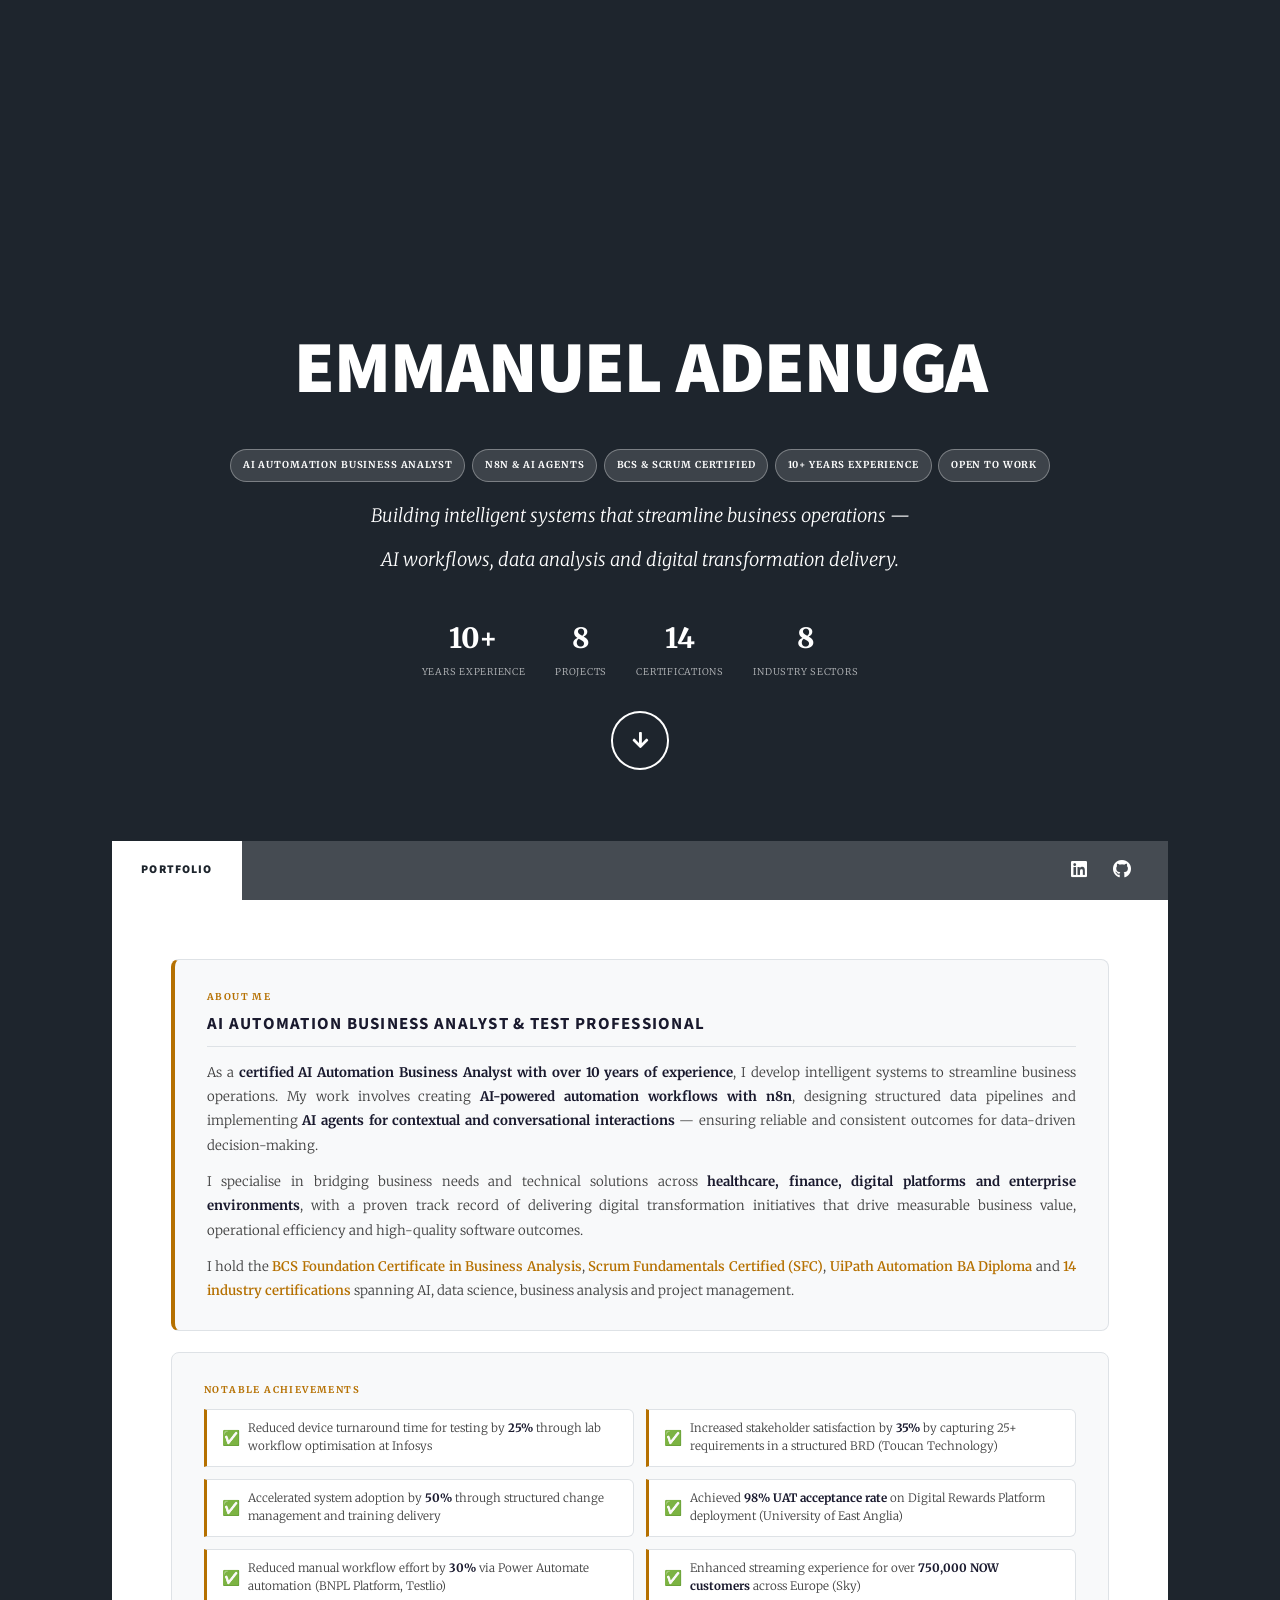
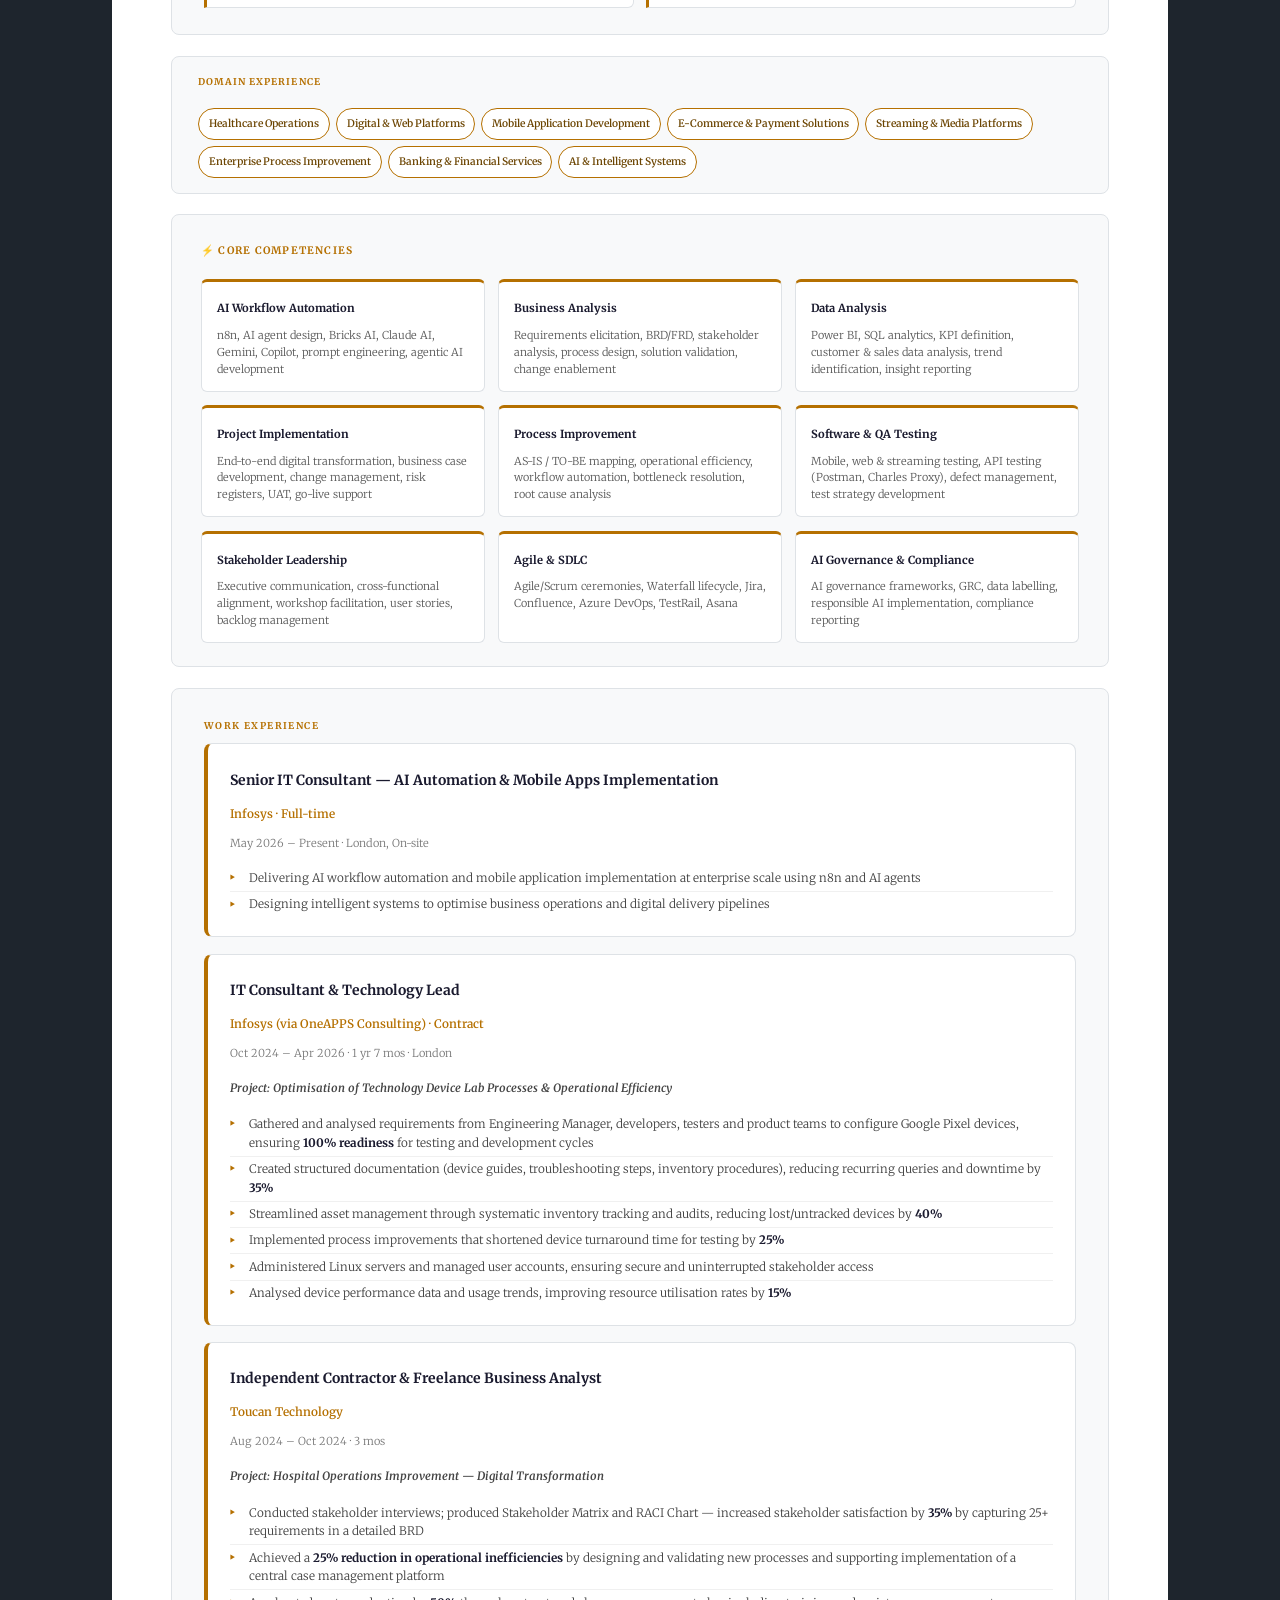
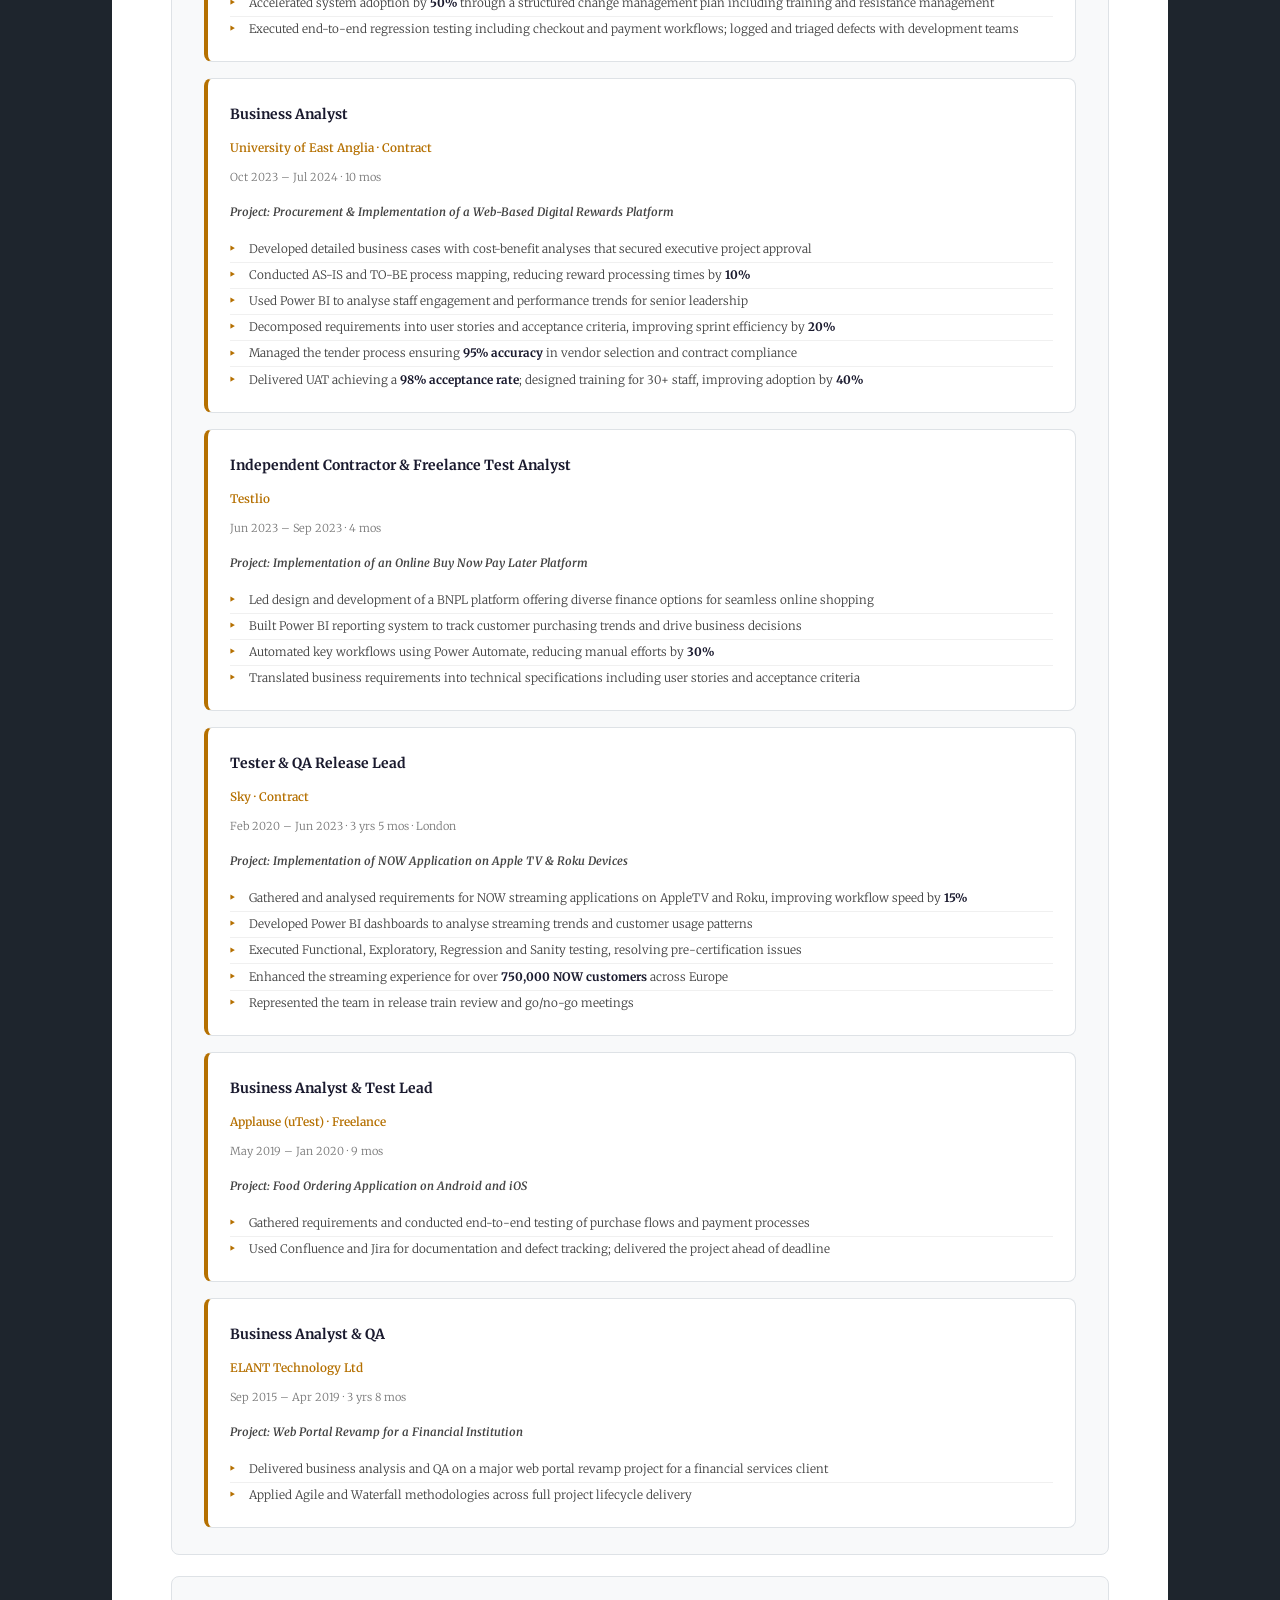
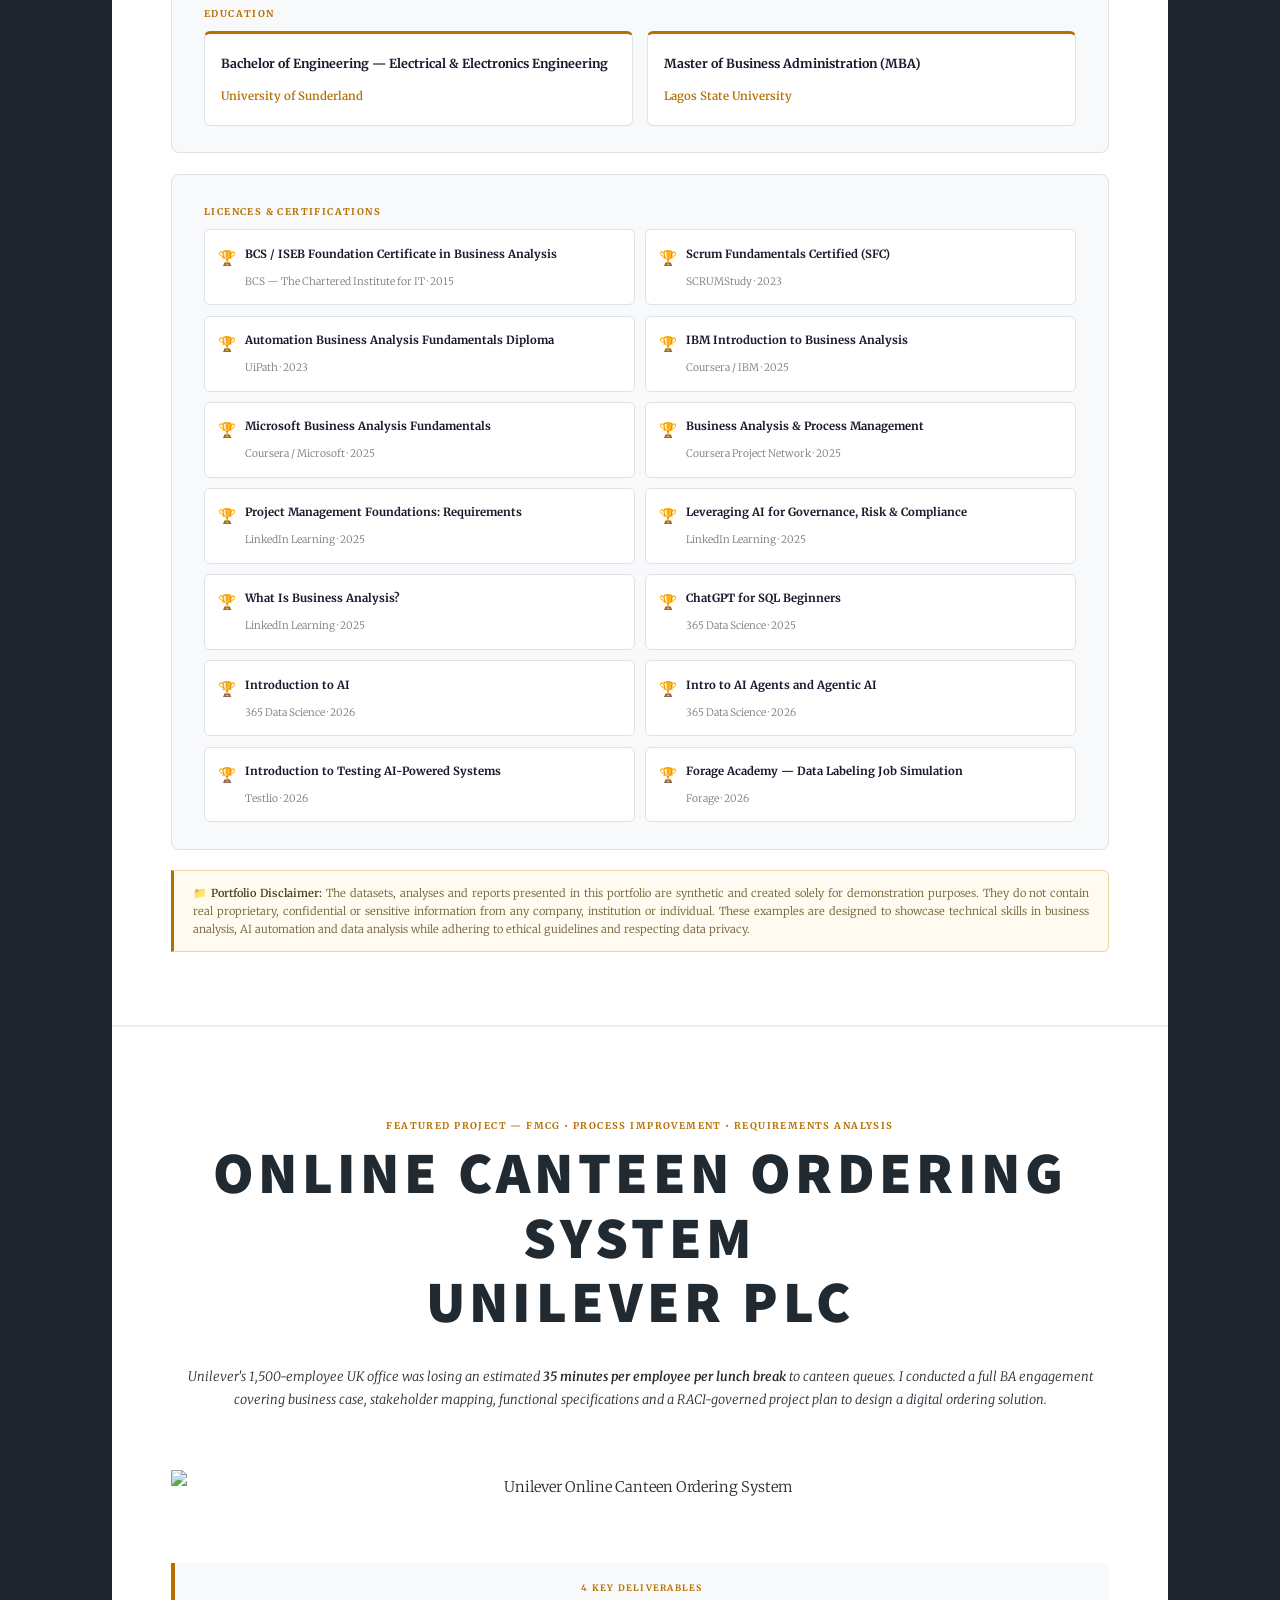
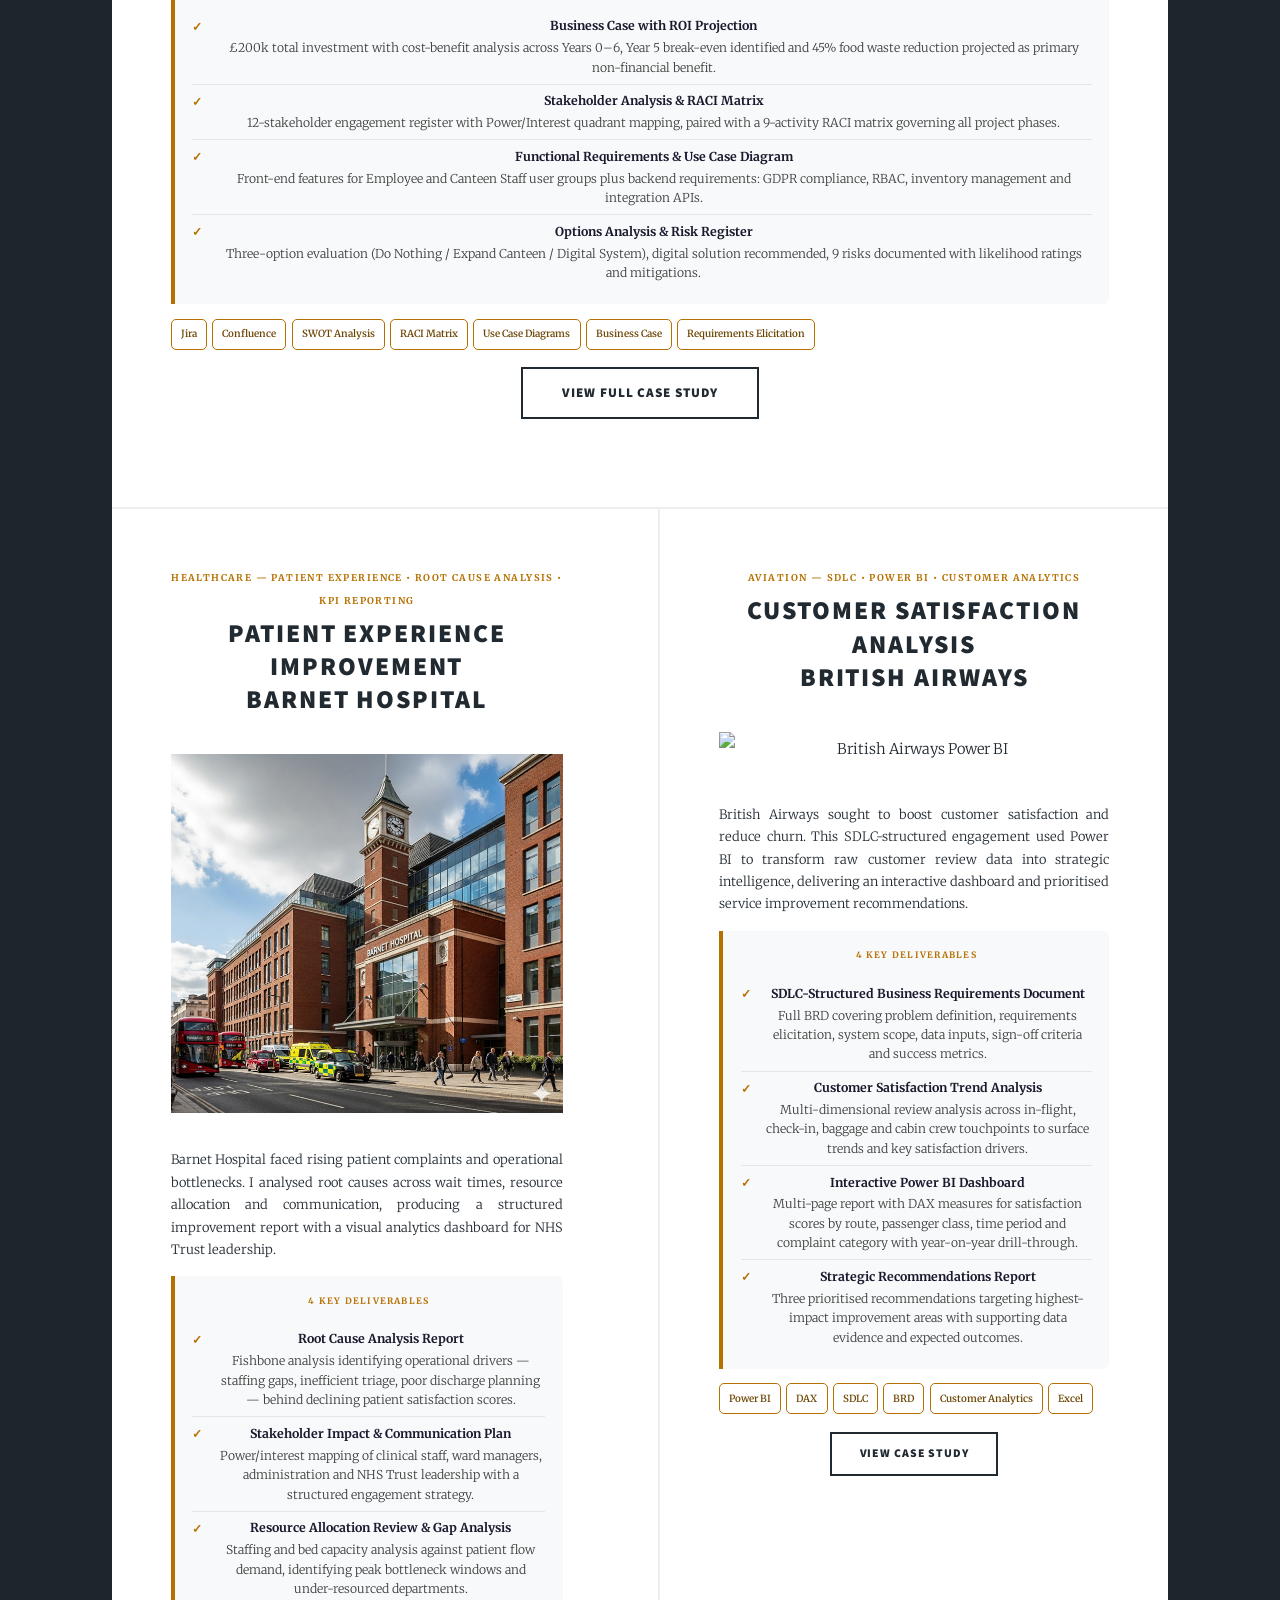
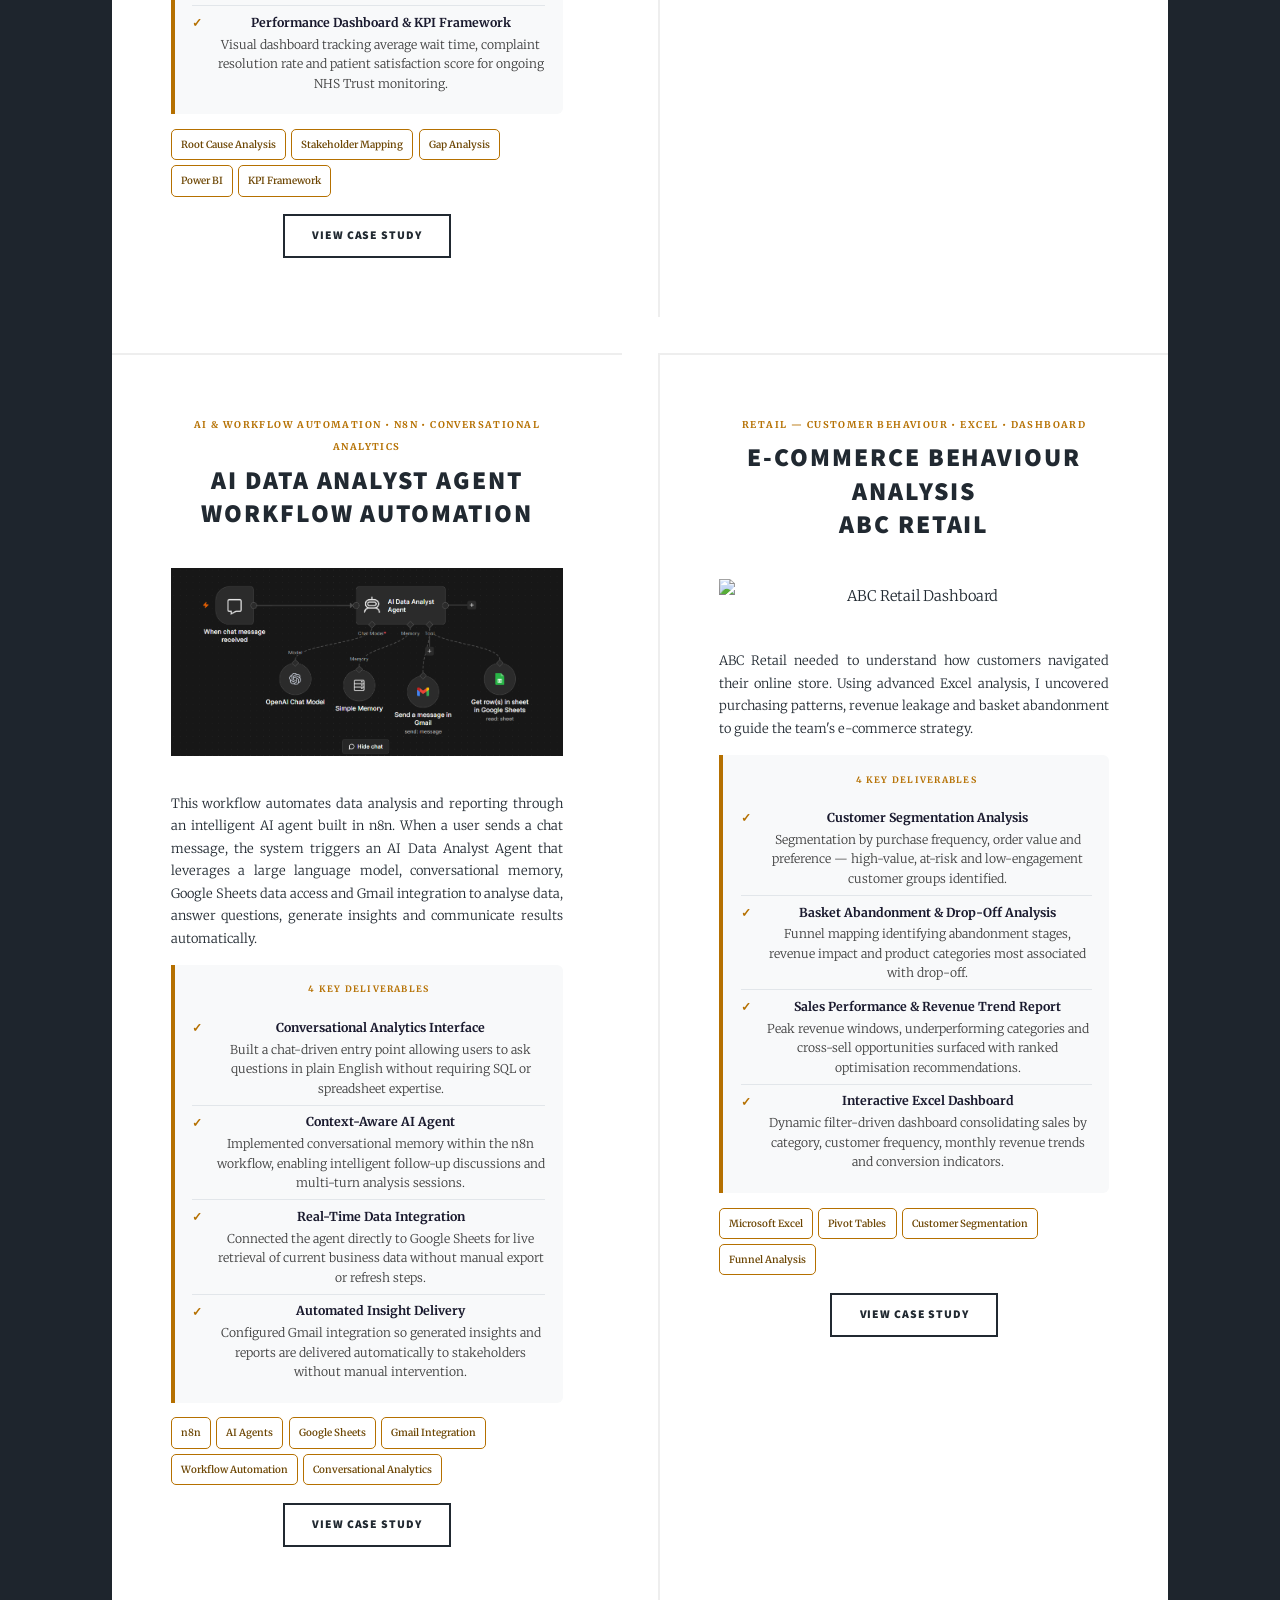
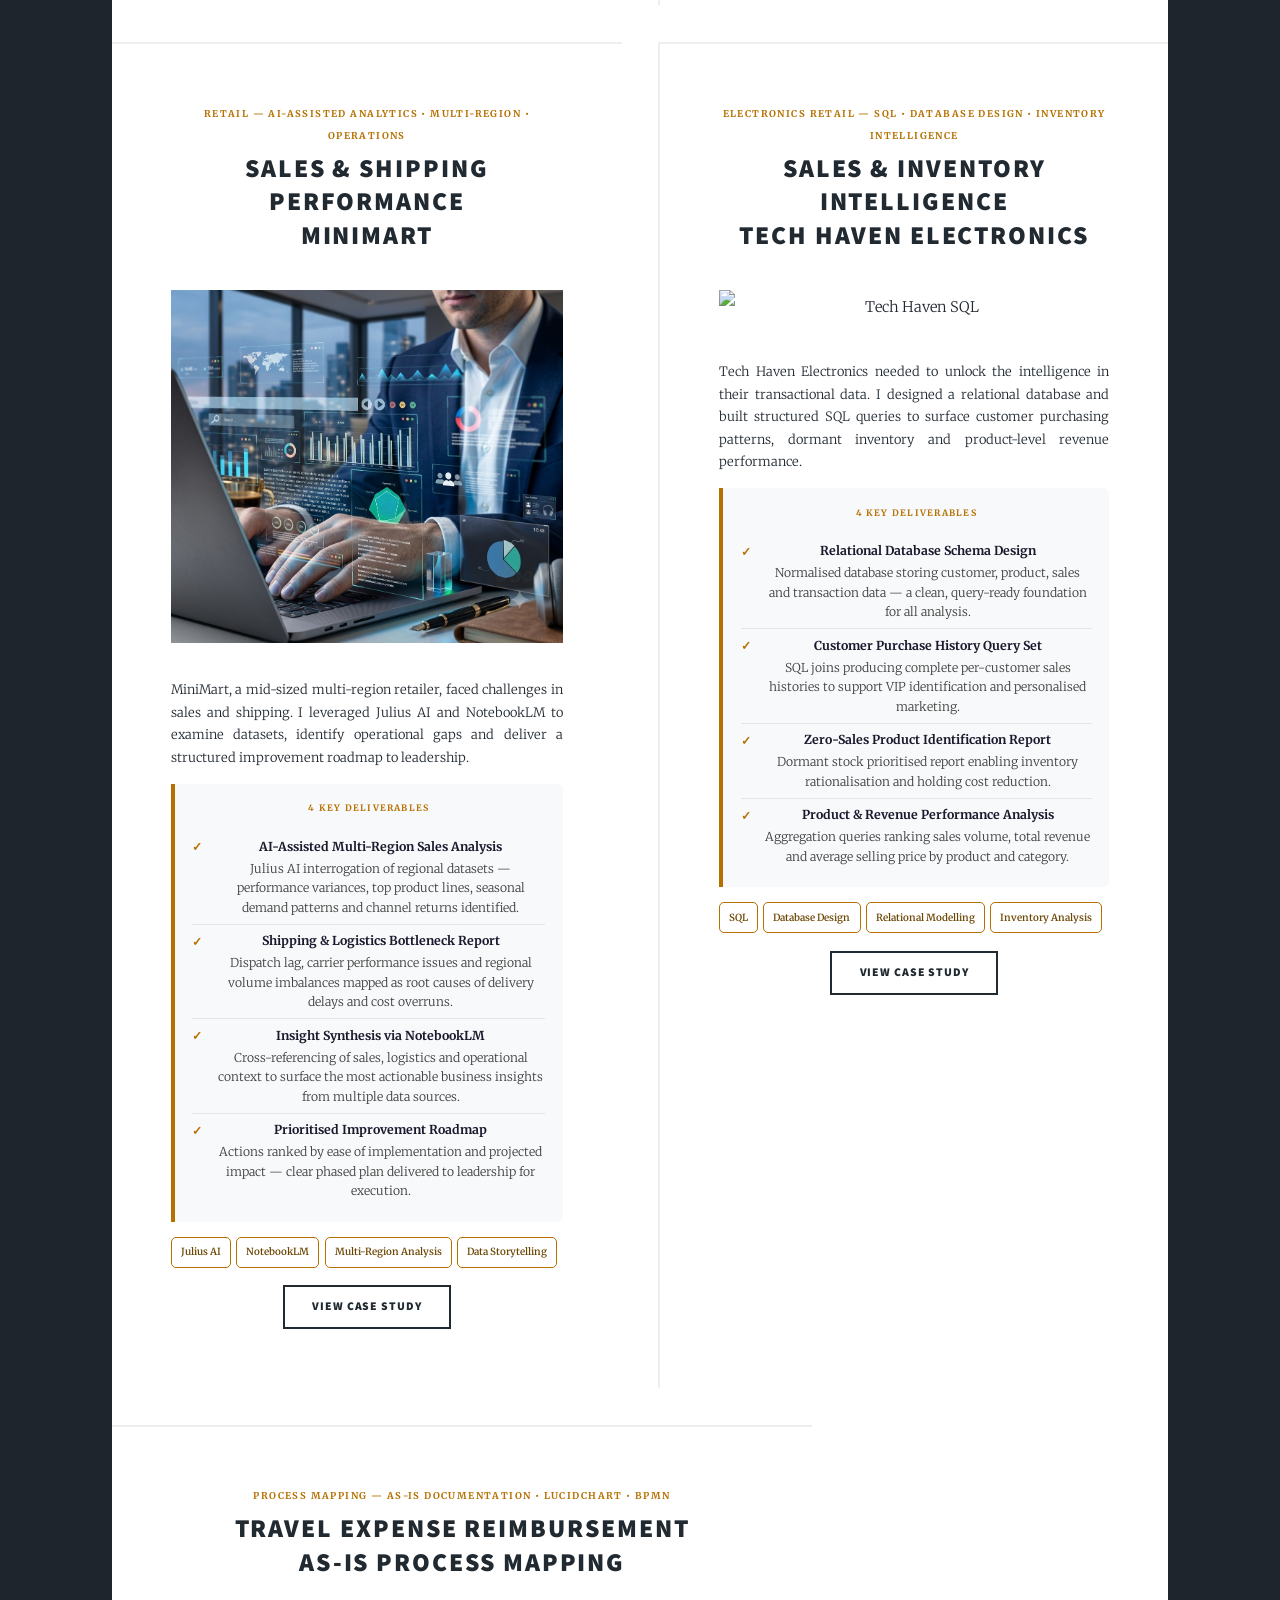
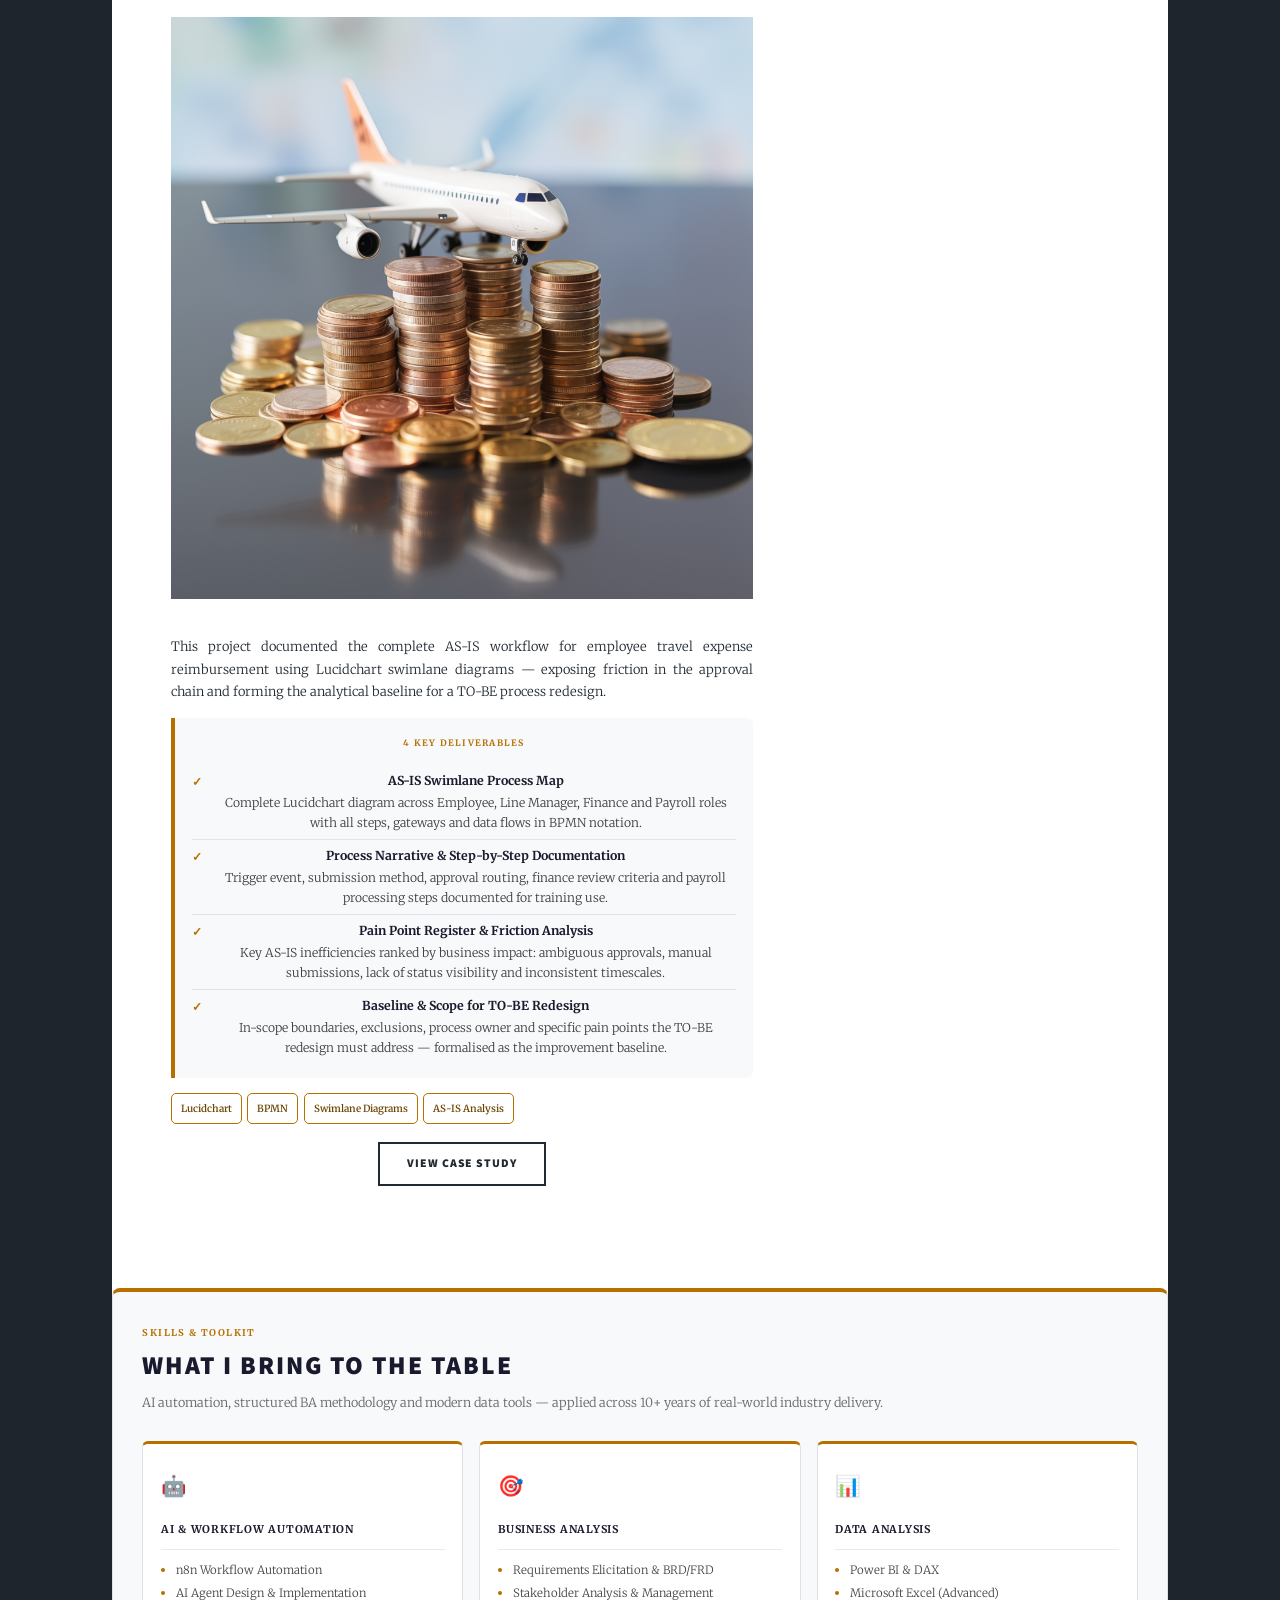
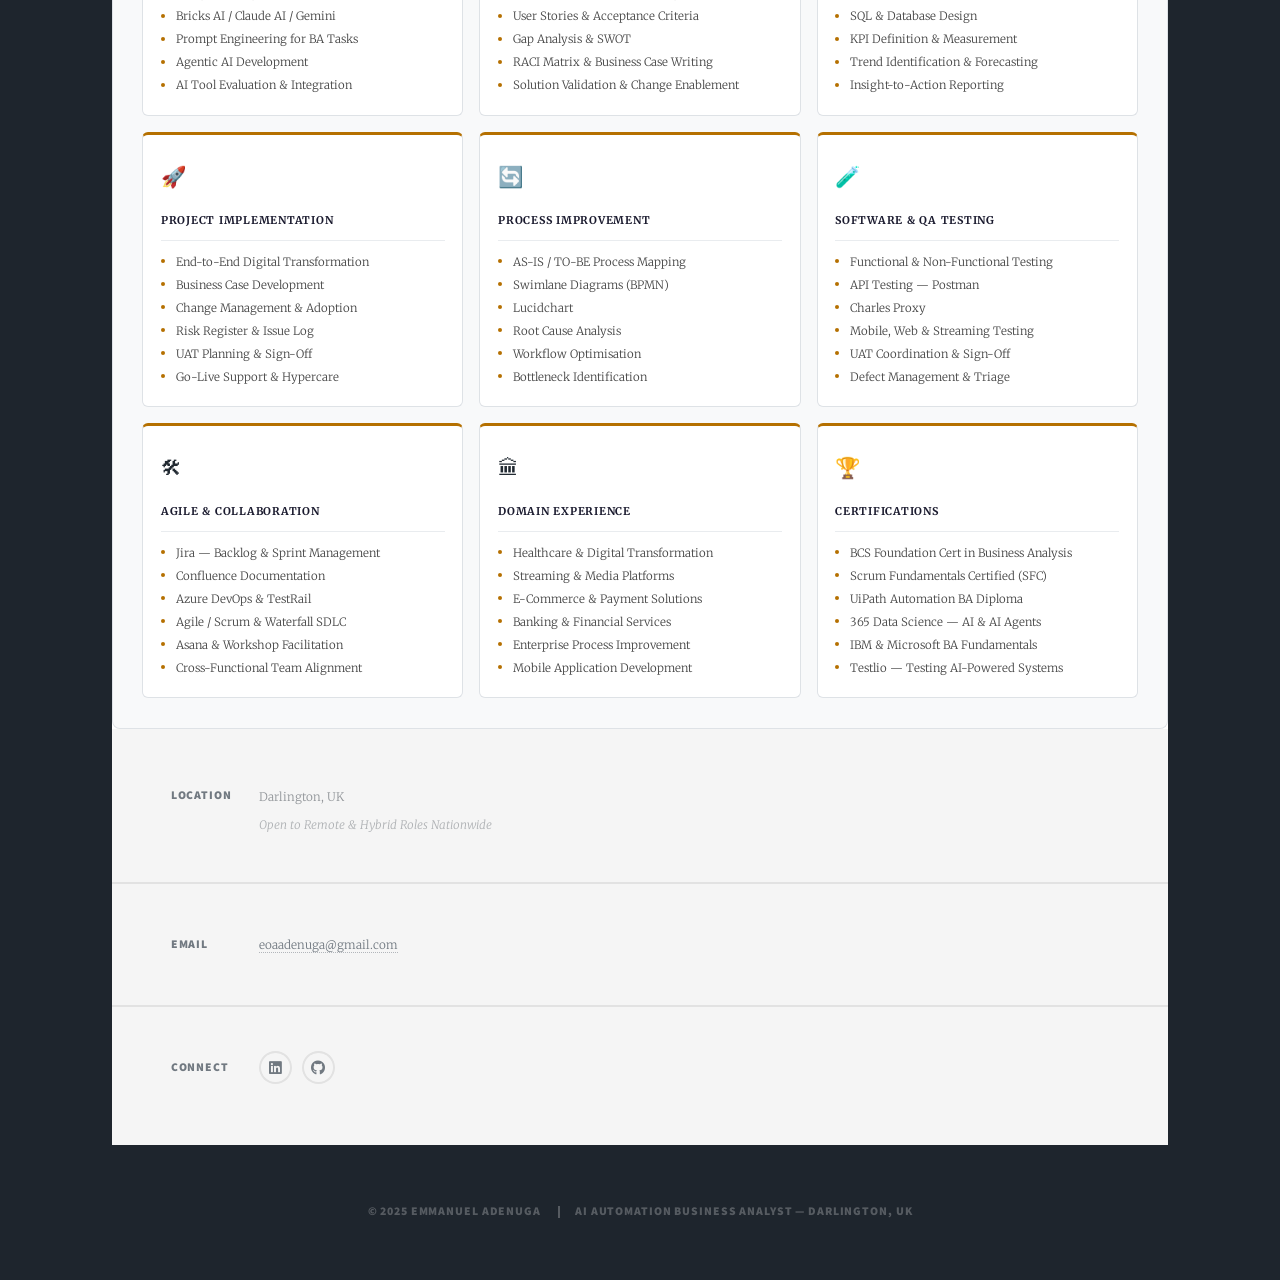
==== index.html @ 5c60f1f9 "Update index.html" ====
<!DOCTYPE HTML>
<!--
  Massively by HTML5 UP — Emmanuel Adenuga BA Portfolio
  Version 7.0 — Fully aligned to LinkedIn profile
-->
<html>
  <head>
    <title>Emmanuel Adenuga | AI Automation Business Analyst</title>
    <meta charset="utf-8" />
    <meta name="viewport" content="width=device-width, initial-scale=1, user-scalable=no" />
    <meta name="description" content="Emmanuel Adenuga – AI Automation Business Analyst with 10+ years experience. n8n, AI Agents, Power BI, SQL, BCS Certified." />
    <link rel="stylesheet" href="assets/css/main.css" />
    <noscript><link rel="stylesheet" href="assets/css/noscript.css" /></noscript>
    <style>

    /* ============================================================
       ALL custom sections use DARK TEXT on LIGHT BACKGROUNDS
       to override Massively theme's white #main background.
       All classes prefixed ea- to avoid theme conflicts.
    ============================================================ */

    /* ── INTRO ──────────────────────────────────────────────── */
    #intro h1 { letter-spacing: -1px; }
    .ea-badge-row {
      display: flex !important; flex-wrap: wrap !important;
      justify-content: center !important; gap: 0.45rem !important;
      margin: 0.9rem 0 1.1rem !important;
    }
    .ea-badge {
      background: rgba(255,255,255,0.14) !important;
      border: 1px solid rgba(255,255,255,0.32) !important;
      color: #fff !important; font-size: 0.65rem !important;
      font-weight: 700 !important; letter-spacing: 0.09em !important;
      text-transform: uppercase !important; padding: 0.26rem 0.8rem !important;
      border-radius: 100px !important; display: inline-block !important;
    }
    .ea-stat-strip {
      display: flex !important; justify-content: center !important;
      gap: 2rem !important; margin: 1rem 0 1.6rem !important; flex-wrap: wrap !important;
    }
    .ea-stat { text-align: center !important; }
    .ea-stat strong {
      display: block !important; font-size: 1.9rem !important;
      font-weight: 800 !important; color: #fff !important; line-height: 1 !important;
    }
    .ea-stat span {
      font-size: 0.64rem !important; letter-spacing: 0.08em !important;
      text-transform: uppercase !important; color: rgba(255,255,255,0.7) !important;
    }

    /* ── NAV BADGE ──────────────────────────────────────────── */
    .ea-avail {
      background: #27ae60 !important; color: #fff !important;
      font-size: 0.57rem !important; font-weight: 700 !important;
      letter-spacing: 0.06em !important; text-transform: uppercase !important;
      padding: 0.16rem 0.5rem !important; border-radius: 100px !important;
      margin-left: 0.4rem !important; vertical-align: middle !important;
      display: inline-block !important;
    }

    /* ── EYEBROW LABELS ─────────────────────────────────────── */
    .ea-eyebrow {
      display: block !important; font-size: 0.64rem !important;
      font-weight: 700 !important; letter-spacing: 0.15em !important;
      text-transform: uppercase !important; color: #b57000 !important;
      margin-bottom: 0.4rem !important;
    }

    /* ── SHARED CARD BASE ───────────────────────────────────── */
    .ea-panel {
      background: #f8f9fa !important; border: 1px solid #dee2e6 !important;
      border-radius: 8px !important; padding: 1.8rem 2.2rem !important;
      margin-bottom: 1.4rem !important;
    }
    .ea-panel-accent { border-left: 4px solid #b57000 !important; }

    /* ── ABOUT BIO ──────────────────────────────────────────── */
    .ea-about { margin-bottom: 3rem !important; }
    .ea-bio h3 {
      font-size: 1.15rem !important; font-weight: 700 !important;
      color: #1a1a2e !important; margin: 0 0 0.9rem 0 !important;
      padding-bottom: 0.7rem !important;
      border-bottom: 1px solid #dee2e6 !important; line-height: 1.3 !important;
    }
    .ea-bio p {
      font-size: 0.9rem !important; line-height: 1.85 !important;
      color: #3d3d3d !important; margin: 0 0 0.8rem 0 !important;
    }
    .ea-bio p:last-child { margin-bottom: 0 !important; }
    .ea-bio strong { color: #1a1a2e !important; font-weight: 700 !important; }
    .ea-bio em { font-style: normal !important; color: #b57000 !important; font-weight: 600 !important; }

    /* ── ACHIEVEMENTS ───────────────────────────────────────── */
    .ea-ach-grid {
      display: grid !important;
      grid-template-columns: repeat(2, 1fr) !important; gap: 0.8rem !important;
      margin-top: 0.5rem !important;
    }
    .ea-ach-item {
      background: #fff !important; border: 1px solid #dee2e6 !important;
      border-left: 3px solid #b57000 !important; border-radius: 0 6px 6px 0 !important;
      padding: 0.7rem 1rem !important; display: flex !important;
      align-items: flex-start !important; gap: 0.6rem !important;
    }
    .ea-ach-icon { font-size: 1rem !important; flex-shrink: 0 !important; margin-top: 0.05rem !important; }
    .ea-ach-text { font-size: 0.79rem !important; color: #3d3d3d !important; line-height: 1.55 !important; }
    .ea-ach-text strong { color: #1a1a2e !important; font-weight: 700 !important; }

    /* ── EXPERIENCE TIMELINE ────────────────────────────────── */
    .ea-exp-list { display: flex !important; flex-direction: column !important; gap: 1.1rem !important; }
    .ea-exp-card {
      background: #fff !important; border: 1px solid #dee2e6 !important;
      border-radius: 8px !important; padding: 1.3rem 1.5rem !important;
      border-left: 4px solid #b57000 !important;
    }
    .ea-exp-header { margin-bottom: 0.7rem !important; }
    .ea-exp-title {
      font-size: 0.95rem !important; font-weight: 700 !important;
      color: #1a1a2e !important; display: block !important; margin-bottom: 0.2rem !important;
    }
    .ea-exp-company {
      font-size: 0.8rem !important; font-weight: 600 !important;
      color: #b57000 !important; display: block !important; margin-bottom: 0.15rem !important;
    }
    .ea-exp-meta {
      font-size: 0.75rem !important; color: #777 !important;
      display: block !important; margin-bottom: 0.6rem !important;
    }
    .ea-exp-project {
      font-size: 0.78rem !important; font-weight: 600 !important;
      color: #444 !important; font-style: italic !important;
      margin-bottom: 0.6rem !important; display: block !important;
    }
    .ea-exp-ul {
      list-style: none !important; margin: 0 !important; padding: 0 !important;
    }
    .ea-exp-ul li {
      font-size: 0.8rem !important; color: #3d3d3d !important;
      line-height: 1.6 !important; padding: 0.22rem 0 0.22rem 1.3rem !important;
      position: relative !important; margin: 0 !important;
      border-bottom: 1px solid #f0f0f0 !important;
    }
    .ea-exp-ul li:last-child { border-bottom: none !important; }
    .ea-exp-ul li::before {
      content: '▸' !important; color: #b57000 !important;
      font-size: 0.7rem !important; position: absolute !important;
      left: 0 !important; top: 0.3rem !important;
    }
    .ea-exp-ul li strong { color: #1a1a2e !important; font-weight: 700 !important; }

    /* ── SECTORS ────────────────────────────────────────────── */
    .ea-sectors {
      background: #f8f9fa !important; border: 1px solid #dee2e6 !important;
      border-radius: 8px !important; padding: 1rem 1.8rem !important;
      margin-bottom: 1.4rem !important; display: flex !important;
      align-items: center !important; gap: 1rem !important; flex-wrap: wrap !important;
    }
    .ea-sec-label {
      font-size: 0.64rem !important; font-weight: 700 !important;
      letter-spacing: 0.11em !important; text-transform: uppercase !important;
      color: #b57000 !important; white-space: nowrap !important;
    }
    .ea-sec-tags { display: flex !important; flex-wrap: wrap !important; gap: 0.38rem !important; }
    .ea-sec-tag {
      font-size: 0.7rem !important; font-weight: 600 !important;
      background: #fff !important; border: 1px solid #b57000 !important;
      color: #6b4400 !important; padding: 0.2rem 0.68rem !important;
      border-radius: 100px !important; display: inline-block !important;
    }

    /* ── COMPETENCIES ───────────────────────────────────────── */
    .ea-comp-wrap {
      background: #f8f9fa !important; border: 1px solid #dee2e6 !important;
      border-radius: 8px !important; padding: 1.6rem 2rem !important;
      margin-bottom: 1.4rem !important;
    }
    .ea-comp-heading {
      font-size: 0.7rem !important; font-weight: 700 !important;
      letter-spacing: 0.12em !important; text-transform: uppercase !important;
      color: #b57000 !important; margin-bottom: 1.1rem !important; display: block !important;
    }
    .ea-comp-grid {
      display: grid !important; grid-template-columns: repeat(3, 1fr) !important; gap: 0.9rem !important;
    }
    .ea-comp-card {
      background: #fff !important; border: 1px solid #dee2e6 !important;
      border-top: 3px solid #b57000 !important; border-radius: 6px !important;
      padding: 0.9rem 1rem !important;
    }
    .ea-comp-label {
      font-size: 0.76rem !important; font-weight: 700 !important;
      color: #1a1a2e !important; display: block !important; margin-bottom: 0.35rem !important;
    }
    .ea-comp-desc {
      font-size: 0.74rem !important; color: #555 !important;
      line-height: 1.55 !important; display: block !important;
    }

    /* ── CERTIFICATIONS ─────────────────────────────────────── */
    .ea-cert-grid {
      display: grid !important; grid-template-columns: repeat(2, 1fr) !important; gap: 0.7rem !important;
    }
    .ea-cert-item {
      background: #fff !important; border: 1px solid #dee2e6 !important;
      border-radius: 6px !important; padding: 0.7rem 0.9rem !important;
      display: flex !important; gap: 0.6rem !important; align-items: flex-start !important;
    }
    .ea-cert-icon { font-size: 1rem !important; flex-shrink: 0 !important; }
    .ea-cert-name {
      font-size: 0.77rem !important; font-weight: 700 !important;
      color: #1a1a2e !important; display: block !important; margin-bottom: 0.15rem !important;
    }
    .ea-cert-issuer { font-size: 0.7rem !important; color: #777 !important; display: block !important; }

    /* ── EDUCATION ──────────────────────────────────────────── */
    .ea-edu-grid {
      display: grid !important; grid-template-columns: repeat(2, 1fr) !important; gap: 1rem !important;
    }
    .ea-edu-card {
      background: #fff !important; border: 1px solid #dee2e6 !important;
      border-top: 3px solid #b57000 !important; border-radius: 6px !important;
      padding: 1rem 1.1rem !important;
    }
    .ea-edu-degree {
      font-size: 0.85rem !important; font-weight: 700 !important;
      color: #1a1a2e !important; display: block !important; margin-bottom: 0.3rem !important;
    }
    .ea-edu-school { font-size: 0.78rem !important; color: #b57000 !important; font-weight: 600 !important; display: block !important; }

    /* ── DELIVERABLES ───────────────────────────────────────── */
    .ea-del {
      background: #f8f9fa !important; border-left: 4px solid #b57000 !important;
      border-radius: 0 6px 6px 0 !important; padding: 1rem 1.2rem !important;
      margin: 1rem 0 !important;
    }
    .ea-del-label {
      font-size: 0.6rem !important; font-weight: 700 !important;
      letter-spacing: 0.14em !important; text-transform: uppercase !important;
      color: #b57000 !important; display: block !important; margin-bottom: 0.75rem !important;
    }
    .ea-del ul { list-style: none !important; margin: 0 !important; padding: 0 !important; }
    .ea-del ul li {
      font-size: 0.83rem !important; line-height: 1.6 !important;
      color: #3d3d3d !important; padding: 0.45rem 0 0.45rem 1.6rem !important;
      position: relative !important; margin: 0 !important;
      border-bottom: 1px solid #e2e6ea !important;
    }
    .ea-del ul li:last-child { border-bottom: none !important; }
    .ea-del ul li::before {
      content: '✓' !important; color: #b57000 !important; font-weight: 700 !important;
      font-size: 0.85rem !important; position: absolute !important; left: 0 !important; top: 0.48rem !important;
    }
    .ea-del ul li strong {
      color: #1a1a2e !important; font-weight: 700 !important;
      display: block !important; margin-bottom: 0.15rem !important; font-size: 0.84rem !important;
    }

    /* ── TOOL BADGES ────────────────────────────────────────── */
    .ea-tools {
      display: flex !important; flex-wrap: wrap !important;
      gap: 0.36rem !important; margin: 0.8rem 0 1.2rem !important;
    }
    .ea-tb {
      font-size: 0.67rem !important; font-weight: 600 !important;
      background: #fff !important; border: 1px solid #b57000 !important;
      color: #6b4400 !important; padding: 0.2rem 0.62rem !important;
      border-radius: 5px !important; display: inline-block !important;
    }

    /* ── SKILLS GRID ────────────────────────────────────────── */
    .ea-skills-wrap {
      margin: 3rem 0 0 !important; padding: 2rem !important;
      background: #f8f9fa !important; border: 1px solid #dee2e6 !important;
      border-top: 4px solid #b57000 !important; border-radius: 8px !important;
    }
    .ea-skills-wrap h2 { color: #1a1a2e !important; margin-bottom: 0.3rem !important; }
    .ea-skills-sub {
      font-size: 0.86rem !important; color: #666 !important;
      margin-bottom: 1.6rem !important; display: block !important;
    }
    .ea-sk-grid {
      display: grid !important; grid-template-columns: repeat(3, 1fr) !important; gap: 1.1rem !important;
    }
    .ea-sk-card {
      background: #fff !important; border: 1px solid #dee2e6 !important;
      border-top: 3px solid #b57000 !important; border-radius: 6px !important; padding: 1.2rem !important;
    }
    .ea-sk-icon { font-size: 1.4rem !important; display: block !important; margin-bottom: 0.45rem !important; }
    .ea-sk-title {
      font-size: 0.73rem !important; font-weight: 700 !important; color: #1a1a2e !important;
      text-transform: uppercase !important; letter-spacing: 0.07em !important;
      display: block !important; margin-bottom: 0.65rem !important;
      padding-bottom: 0.45rem !important; border-bottom: 1px solid #e9ecef !important;
    }
    .ea-sk-list { list-style: none !important; margin: 0 !important; padding: 0 !important; }
    .ea-sk-list li {
      font-size: 0.78rem !important; color: #444 !important;
      padding: 0.2rem 0 0.2rem 1rem !important; position: relative !important;
      line-height: 1.5 !important; margin: 0 !important;
    }
    .ea-sk-list li::before {
      content: '' !important; width: 4px !important; height: 4px !important;
      background: #b57000 !important; border-radius: 50% !important;
      position: absolute !important; left: 0 !important; top: 0.58rem !important;
    }

    /* ── DISCLAIMER ─────────────────────────────────────────── */
    .ea-disc {
      background: #fffbf0 !important; border: 1px solid #e8d5a3 !important;
      border-left: 3px solid #b57000 !important; border-radius: 0 6px 6px 0 !important;
      padding: 0.85rem 1.3rem !important;
    }
    .ea-disc p {
      font-size: 0.75rem !important; color: #6b5c2e !important;
      line-height: 1.65 !important; margin: 0 !important;
    }
    .ea-disc strong { color: #4a3d1a !important; }

    /* ── RESPONSIVE ─────────────────────────────────────────── */
    @media screen and (max-width: 980px) {
      .ea-comp-grid { grid-template-columns: repeat(2,1fr) !important; }
      .ea-sk-grid   { grid-template-columns: repeat(2,1fr) !important; }
      .ea-ach-grid  { grid-template-columns: 1fr !important; }
      .ea-cert-grid { grid-template-columns: 1fr !important; }
      .ea-edu-grid  { grid-template-columns: 1fr !important; }
    }
    @media screen and (max-width: 736px) {
      .ea-panel { padding: 1.3rem !important; }
      .ea-comp-wrap { padding: 1.3rem !important; }
      .ea-skills-wrap { padding: 1.3rem !important; }
    }
    @media screen and (max-width: 560px) {
      .ea-comp-grid { grid-template-columns: 1fr !important; }
      .ea-sk-grid   { grid-template-columns: 1fr !important; }
    }

    /* ── PROJECT DESCRIPTION TEXT — force consistency with rest of site ── */
    .posts article > p,
    article.post.featured > header > p {
      font-size: 0.875rem !important;
      line-height: 1.75 !important;
      color: inherit;
      margin: 0 0 1rem 0 !important;
    }

    /* ── POSTS GRID — fix uneven last-item stretch/gap ── */
    .posts {
      display: grid !important;
      grid-template-columns: repeat(2, 1fr) !important;
      gap: 2.5rem !important;
    }
    .posts article {
      width: 100% !important;
      margin: 0 !important;
    }
    @media screen and (max-width: 980px) {
      .posts { grid-template-columns: 1fr !important; }
    }
    .ea-span-full {
      grid-column: 1 / -1 !important;
      max-width: 700px !important;
      margin: 0 auto !important;
    }

    </style>
  </head>
  <body class="is-preload">
    <div id="wrapper" class="fade-in">

      <!-- ══ INTRO ════════════════════════════════════════════ -->
      <div id="intro">
        <h1>Emmanuel Adenuga</h1>
        <div class="ea-badge-row">
          <span class="ea-badge">AI Automation Business Analyst</span>
          <span class="ea-badge">n8n &amp; AI Agents</span>
          <span class="ea-badge">BCS &amp; Scrum Certified</span>
          <span class="ea-badge">10+ Years Experience</span>
          <span class="ea-badge">Open to Work</span>
        </div>
        <p>
          Building intelligent systems that streamline business operations —<br />
          AI workflows, data analysis and digital transformation delivery.
        </p>
        <div class="ea-stat-strip">
          <div class="ea-stat"><strong>10+</strong><span>Years Experience</span></div>
          <div class="ea-stat"><strong>8</strong><span>Projects</span></div>
          <div class="ea-stat"><strong>14</strong><span>Certifications</span></div>
          <div class="ea-stat"><strong>8</strong><span>Industry Sectors</span></div>
        </div>
        <ul class="actions">
          <li><a href="#header" class="button icon solid solo fa-arrow-down scrolly">View My Work</a></li>
        </ul>
      </div>

      <!-- ══ HEADER ══════════════════════════════════════════ -->
      <header id="header">
        <a href="index.html" class="logo">Emmanuel Adenuga &mdash; AI Automation BA Portfolio</a>
      </header>

      <!-- ══ NAV ═════════════════════════════════════════════ -->
      <nav id="nav">
        <ul class="links">
          <li class="active">
            <a href="index.html">Portfolio</a>
            <span class="ea-avail">Open to Work</span>
          </li>
        </ul>
        <ul class="icons">
          <li><a href="https://www.linkedin.com/in/emmanuel-adenuga/" target="_blank" rel="noopener" class="icon brands fa-linkedin" title="LinkedIn"><span class="label">LinkedIn</span></a></li>
          <li><a href="https://github.com/eoaadenuga" target="_blank" rel="noopener" class="icon brands fa-github" title="GitHub"><span class="label">GitHub</span></a></li>
        </ul>
      </nav>

      <!-- ══ MAIN ════════════════════════════════════════════ -->
      <div id="main">

        <!-- ════════════════════════════════════════════════════
             ABOUT ME
        ════════════════════════════════════════════════════ -->
        <div class="ea-about">

          <!-- Bio -->
          <div class="ea-panel ea-panel-accent ea-bio">
            <span class="ea-eyebrow">About Me</span>
            <h3>AI Automation Business Analyst &amp; Test Professional</h3>
            <p>As a <strong>certified AI Automation Business Analyst with over 10 years of experience</strong>, I develop intelligent systems to streamline business operations. My work involves creating <strong>AI-powered automation workflows with n8n</strong>, designing structured data pipelines and implementing <strong>AI agents for contextual and conversational interactions</strong> — ensuring reliable and consistent outcomes for data-driven decision-making.</p>
            <p>I specialise in bridging business needs and technical solutions across <strong>healthcare, finance, digital platforms and enterprise environments</strong>, with a proven track record of delivering digital transformation initiatives that drive measurable business value, operational efficiency and high-quality software outcomes.</p>
            <p>I hold the <em>BCS Foundation Certificate in Business Analysis</em>, <em>Scrum Fundamentals Certified (SFC)</em>, <em>UiPath Automation BA Diploma</em> and <em>14 industry certifications</em> spanning AI, data science, business analysis and project management.</p>
          </div>

          <!-- Notable Achievements -->
          <div class="ea-panel">
            <span class="ea-eyebrow">Notable Achievements</span>
            <div class="ea-ach-grid">
              <div class="ea-ach-item">
                <span class="ea-ach-icon">&#9989;</span>
                <span class="ea-ach-text">Reduced device turnaround time for testing by <strong>25%</strong> through lab workflow optimisation at Infosys</span>
              </div>
              <div class="ea-ach-item">
                <span class="ea-ach-icon">&#9989;</span>
                <span class="ea-ach-text">Increased stakeholder satisfaction by <strong>35%</strong> by capturing 25+ requirements in a structured BRD (Toucan Technology)</span>
              </div>
              <div class="ea-ach-item">
                <span class="ea-ach-icon">&#9989;</span>
                <span class="ea-ach-text">Accelerated system adoption by <strong>50%</strong> through structured change management and training delivery</span>
              </div>
              <div class="ea-ach-item">
                <span class="ea-ach-icon">&#9989;</span>
                <span class="ea-ach-text">Achieved <strong>98% UAT acceptance rate</strong> on Digital Rewards Platform deployment (University of East Anglia)</span>
              </div>
              <div class="ea-ach-item">
                <span class="ea-ach-icon">&#9989;</span>
                <span class="ea-ach-text">Reduced manual workflow effort by <strong>30%</strong> via Power Automate automation (BNPL Platform, Testlio)</span>
              </div>
              <div class="ea-ach-item">
                <span class="ea-ach-icon">&#9989;</span>
                <span class="ea-ach-text">Enhanced streaming experience for over <strong>750,000 NOW customers</strong> across Europe (Sky)</span>
              </div>
            </div>
          </div>

          <!-- Domain Sectors -->
          <div class="ea-sectors">
            <span class="ea-sec-label">Domain Experience</span>
            <div class="ea-sec-tags">
              <span class="ea-sec-tag">Healthcare Operations</span>
              <span class="ea-sec-tag">Digital &amp; Web Platforms</span>
              <span class="ea-sec-tag">Mobile Application Development</span>
              <span class="ea-sec-tag">E-Commerce &amp; Payment Solutions</span>
              <span class="ea-sec-tag">Streaming &amp; Media Platforms</span>
              <span class="ea-sec-tag">Enterprise Process Improvement</span>
              <span class="ea-sec-tag">Banking &amp; Financial Services</span>
              <span class="ea-sec-tag">AI &amp; Intelligent Systems</span>
            </div>
          </div>

          <!-- Core Competencies -->
          <div class="ea-comp-wrap">
            <span class="ea-comp-heading">&#9889; Core Competencies</span>
            <div class="ea-comp-grid">
              <div class="ea-comp-card">
                <span class="ea-comp-label">AI Workflow Automation</span>
                <span class="ea-comp-desc">n8n, AI agent design, Bricks AI, Claude AI, Gemini, Copilot, prompt engineering, agentic AI development</span>
              </div>
              <div class="ea-comp-card">
                <span class="ea-comp-label">Business Analysis</span>
                <span class="ea-comp-desc">Requirements elicitation, BRD/FRD, stakeholder analysis, process design, solution validation, change enablement</span>
              </div>
              <div class="ea-comp-card">
                <span class="ea-comp-label">Data Analysis</span>
                <span class="ea-comp-desc">Power BI, SQL analytics, KPI definition, customer &amp; sales data analysis, trend identification, insight reporting</span>
              </div>
              <div class="ea-comp-card">
                <span class="ea-comp-label">Project Implementation</span>
                <span class="ea-comp-desc">End-to-end digital transformation, business case development, change management, risk registers, UAT, go-live support</span>
              </div>
              <div class="ea-comp-card">
                <span class="ea-comp-label">Process Improvement</span>
                <span class="ea-comp-desc">AS-IS / TO-BE mapping, operational efficiency, workflow automation, bottleneck resolution, root cause analysis</span>
              </div>
              <div class="ea-comp-card">
                <span class="ea-comp-label">Software &amp; QA Testing</span>
                <span class="ea-comp-desc">Mobile, web &amp; streaming testing, API testing (Postman, Charles Proxy), defect management, test strategy development</span>
              </div>
              <div class="ea-comp-card">
                <span class="ea-comp-label">Stakeholder Leadership</span>
                <span class="ea-comp-desc">Executive communication, cross-functional alignment, workshop facilitation, user stories, backlog management</span>
              </div>
              <div class="ea-comp-card">
                <span class="ea-comp-label">Agile &amp; SDLC</span>
                <span class="ea-comp-desc">Agile/Scrum ceremonies, Waterfall lifecycle, Jira, Confluence, Azure DevOps, TestRail, Asana</span>
              </div>
              <div class="ea-comp-card">
                <span class="ea-comp-label">AI Governance &amp; Compliance</span>
                <span class="ea-comp-desc">AI governance frameworks, GRC, data labelling, responsible AI implementation, compliance reporting</span>
              </div>
            </div>
          </div>

          <!-- Work Experience -->
          <div class="ea-panel">
            <span class="ea-eyebrow">Work Experience</span>
            <div class="ea-exp-list">

              <div class="ea-exp-card">
                <div class="ea-exp-header">
                  <span class="ea-exp-title">Senior IT Consultant — AI Automation &amp; Mobile Apps Implementation</span>
                  <span class="ea-exp-company">Infosys &middot; Full-time</span>
                  <span class="ea-exp-meta">May 2026 &ndash; Present &middot; London, On-site</span>
                </div>
                <ul class="ea-exp-ul">
                  <li>Delivering AI workflow automation and mobile application implementation at enterprise scale using n8n and AI agents</li>
                  <li>Designing intelligent systems to optimise business operations and digital delivery pipelines</li>
                </ul>
              </div>

              <div class="ea-exp-card">
                <div class="ea-exp-header">
                  <span class="ea-exp-title">IT Consultant &amp; Technology Lead</span>
                  <span class="ea-exp-company">Infosys (via OneAPPS Consulting) &middot; Contract</span>
                  <span class="ea-exp-meta">Oct 2024 &ndash; Apr 2026 &middot; 1 yr 7 mos &middot; London</span>
                  <span class="ea-exp-project">Project: Optimisation of Technology Device Lab Processes &amp; Operational Efficiency</span>
                </div>
                <ul class="ea-exp-ul">
                  <li>Gathered and analysed requirements from Engineering Manager, developers, testers and product teams to configure Google Pixel devices, ensuring <strong>100% readiness</strong> for testing and development cycles</li>
                  <li>Created structured documentation (device guides, troubleshooting steps, inventory procedures), reducing recurring queries and downtime by <strong>35%</strong></li>
                  <li>Streamlined asset management through systematic inventory tracking and audits, reducing lost/untracked devices by <strong>40%</strong></li>
                  <li>Implemented process improvements that shortened device turnaround time for testing by <strong>25%</strong></li>
                  <li>Administered Linux servers and managed user accounts, ensuring secure and uninterrupted stakeholder access</li>
                  <li>Analysed device performance data and usage trends, improving resource utilisation rates by <strong>15%</strong></li>
                </ul>
              </div>

              <div class="ea-exp-card">
                <div class="ea-exp-header">
                  <span class="ea-exp-title">Independent Contractor &amp; Freelance Business Analyst</span>
                  <span class="ea-exp-company">Toucan Technology</span>
                  <span class="ea-exp-meta">Aug 2024 &ndash; Oct 2024 &middot; 3 mos</span>
                  <span class="ea-exp-project">Project: Hospital Operations Improvement — Digital Transformation</span>
                </div>
                <ul class="ea-exp-ul">
                  <li>Conducted stakeholder interviews; produced Stakeholder Matrix and RACI Chart — increased stakeholder satisfaction by <strong>35%</strong> by capturing 25+ requirements in a detailed BRD</li>
                  <li>Achieved a <strong>25% reduction in operational inefficiencies</strong> by designing and validating new processes and supporting implementation of a central case management platform</li>
                  <li>Accelerated system adoption by <strong>50%</strong> through a structured change management plan including training and resistance management</li>
                  <li>Executed end-to-end regression testing including checkout and payment workflows; logged and triaged defects with development teams</li>
                </ul>
              </div>

              <div class="ea-exp-card">
                <div class="ea-exp-header">
                  <span class="ea-exp-title">Business Analyst</span>
                  <span class="ea-exp-company">University of East Anglia &middot; Contract</span>
                  <span class="ea-exp-meta">Oct 2023 &ndash; Jul 2024 &middot; 10 mos</span>
                  <span class="ea-exp-project">Project: Procurement &amp; Implementation of a Web-Based Digital Rewards Platform</span>
                </div>
                <ul class="ea-exp-ul">
                  <li>Developed detailed business cases with cost-benefit analyses that secured executive project approval</li>
                  <li>Conducted AS-IS and TO-BE process mapping, reducing reward processing times by <strong>10%</strong></li>
                  <li>Used Power BI to analyse staff engagement and performance trends for senior leadership</li>
                  <li>Decomposed requirements into user stories and acceptance criteria, improving sprint efficiency by <strong>20%</strong></li>
                  <li>Managed the tender process ensuring <strong>95% accuracy</strong> in vendor selection and contract compliance</li>
                  <li>Delivered UAT achieving a <strong>98% acceptance rate</strong>; designed training for 30+ staff, improving adoption by <strong>40%</strong></li>
                </ul>
              </div>

              <div class="ea-exp-card">
                <div class="ea-exp-header">
                  <span class="ea-exp-title">Independent Contractor &amp; Freelance Test Analyst</span>
                  <span class="ea-exp-company">Testlio</span>
                  <span class="ea-exp-meta">Jun 2023 &ndash; Sep 2023 &middot; 4 mos</span>
                  <span class="ea-exp-project">Project: Implementation of an Online Buy Now Pay Later Platform</span>
                </div>
                <ul class="ea-exp-ul">
                  <li>Led design and development of a BNPL platform offering diverse finance options for seamless online shopping</li>
                  <li>Built Power BI reporting system to track customer purchasing trends and drive business decisions</li>
                  <li>Automated key workflows using Power Automate, reducing manual efforts by <strong>30%</strong></li>
                  <li>Translated business requirements into technical specifications including user stories and acceptance criteria</li>
                </ul>
              </div>

              <div class="ea-exp-card">
                <div class="ea-exp-header">
                  <span class="ea-exp-title">Tester &amp; QA Release Lead</span>
                  <span class="ea-exp-company">Sky &middot; Contract</span>
                  <span class="ea-exp-meta">Feb 2020 &ndash; Jun 2023 &middot; 3 yrs 5 mos &middot; London</span>
                  <span class="ea-exp-project">Project: Implementation of NOW Application on Apple TV &amp; Roku Devices</span>
                </div>
                <ul class="ea-exp-ul">
                  <li>Gathered and analysed requirements for NOW streaming applications on AppleTV and Roku, improving workflow speed by <strong>15%</strong></li>
                  <li>Developed Power BI dashboards to analyse streaming trends and customer usage patterns</li>
                  <li>Executed Functional, Exploratory, Regression and Sanity testing, resolving pre-certification issues</li>
                  <li>Enhanced the streaming experience for over <strong>750,000 NOW customers</strong> across Europe</li>
                  <li>Represented the team in release train review and go/no-go meetings</li>
                </ul>
              </div>

              <div class="ea-exp-card">
                <div class="ea-exp-header">
                  <span class="ea-exp-title">Business Analyst &amp; Test Lead</span>
                  <span class="ea-exp-company">Applause (uTest) &middot; Freelance</span>
                  <span class="ea-exp-meta">May 2019 &ndash; Jan 2020 &middot; 9 mos</span>
                  <span class="ea-exp-project">Project: Food Ordering Application on Android and iOS</span>
                </div>
                <ul class="ea-exp-ul">
                  <li>Gathered requirements and conducted end-to-end testing of purchase flows and payment processes</li>
                  <li>Used Confluence and Jira for documentation and defect tracking; delivered the project ahead of deadline</li>
                </ul>
              </div>

              <div class="ea-exp-card">
                <div class="ea-exp-header">
                  <span class="ea-exp-title">Business Analyst &amp; QA</span>
                  <span class="ea-exp-company">ELANT Technology Ltd</span>
                  <span class="ea-exp-meta">Sep 2015 &ndash; Apr 2019 &middot; 3 yrs 8 mos</span>
                  <span class="ea-exp-project">Project: Web Portal Revamp for a Financial Institution</span>
                </div>
                <ul class="ea-exp-ul">
                  <li>Delivered business analysis and QA on a major web portal revamp project for a financial services client</li>
                  <li>Applied Agile and Waterfall methodologies across full project lifecycle delivery</li>
                </ul>
              </div>

            </div>
          </div>

          <!-- Education -->
          <div class="ea-panel">
            <span class="ea-eyebrow">Education</span>
            <div class="ea-edu-grid">
              <div class="ea-edu-card">
                <span class="ea-edu-degree">Bachelor of Engineering — Electrical &amp; Electronics Engineering</span>
                <span class="ea-edu-school">University of Sunderland</span>
              </div>
              <div class="ea-edu-card">
                <span class="ea-edu-degree">Master of Business Administration (MBA)</span>
                <span class="ea-edu-school">Lagos State University</span>
              </div>
            </div>
          </div>

          <!-- Certifications -->
          <div class="ea-panel">
            <span class="ea-eyebrow">Licences &amp; Certifications</span>
            <div class="ea-cert-grid">
              <div class="ea-cert-item"><span class="ea-cert-icon">&#127942;</span><div><span class="ea-cert-name">BCS / ISEB Foundation Certificate in Business Analysis</span><span class="ea-cert-issuer">BCS — The Chartered Institute for IT &middot; 2015</span></div></div>
              <div class="ea-cert-item"><span class="ea-cert-icon">&#127942;</span><div><span class="ea-cert-name">Scrum Fundamentals Certified (SFC)</span><span class="ea-cert-issuer">SCRUMStudy &middot; 2023</span></div></div>
              <div class="ea-cert-item"><span class="ea-cert-icon">&#127942;</span><div><span class="ea-cert-name">Automation Business Analysis Fundamentals Diploma</span><span class="ea-cert-issuer">UiPath &middot; 2023</span></div></div>
              <div class="ea-cert-item"><span class="ea-cert-icon">&#127942;</span><div><span class="ea-cert-name">IBM Introduction to Business Analysis</span><span class="ea-cert-issuer">Coursera / IBM &middot; 2025</span></div></div>
              <div class="ea-cert-item"><span class="ea-cert-icon">&#127942;</span><div><span class="ea-cert-name">Microsoft Business Analysis Fundamentals</span><span class="ea-cert-issuer">Coursera / Microsoft &middot; 2025</span></div></div>
              <div class="ea-cert-item"><span class="ea-cert-icon">&#127942;</span><div><span class="ea-cert-name">Business Analysis &amp; Process Management</span><span class="ea-cert-issuer">Coursera Project Network &middot; 2025</span></div></div>
              <div class="ea-cert-item"><span class="ea-cert-icon">&#127942;</span><div><span class="ea-cert-name">Project Management Foundations: Requirements</span><span class="ea-cert-issuer">LinkedIn Learning &middot; 2025</span></div></div>
              <div class="ea-cert-item"><span class="ea-cert-icon">&#127942;</span><div><span class="ea-cert-name">Leveraging AI for Governance, Risk &amp; Compliance</span><span class="ea-cert-issuer">LinkedIn Learning &middot; 2025</span></div></div>
              <div class="ea-cert-item"><span class="ea-cert-icon">&#127942;</span><div><span class="ea-cert-name">What Is Business Analysis?</span><span class="ea-cert-issuer">LinkedIn Learning &middot; 2025</span></div></div>
              <div class="ea-cert-item"><span class="ea-cert-icon">&#127942;</span><div><span class="ea-cert-name">ChatGPT for SQL Beginners</span><span class="ea-cert-issuer">365 Data Science &middot; 2025</span></div></div>
              <div class="ea-cert-item"><span class="ea-cert-icon">&#127942;</span><div><span class="ea-cert-name">Introduction to AI</span><span class="ea-cert-issuer">365 Data Science &middot; 2026</span></div></div>
              <div class="ea-cert-item"><span class="ea-cert-icon">&#127942;</span><div><span class="ea-cert-name">Intro to AI Agents and Agentic AI</span><span class="ea-cert-issuer">365 Data Science &middot; 2026</span></div></div>
              <div class="ea-cert-item"><span class="ea-cert-icon">&#127942;</span><div><span class="ea-cert-name">Introduction to Testing AI-Powered Systems</span><span class="ea-cert-issuer">Testlio &middot; 2026</span></div></div>
              <div class="ea-cert-item"><span class="ea-cert-icon">&#127942;</span><div><span class="ea-cert-name">Forage Academy — Data Labeling Job Simulation</span><span class="ea-cert-issuer">Forage &middot; 2026</span></div></div>
            </div>
          </div>

          <!-- Disclaimer -->
          <div class="ea-disc">
            <p><strong>&#128193; Portfolio Disclaimer:</strong> The datasets, analyses and reports presented in this portfolio are synthetic and created solely for demonstration purposes. They do not contain real proprietary, confidential or sensitive information from any company, institution or individual. These examples are designed to showcase technical skills in business analysis, AI automation and data analysis while adhering to ethical guidelines and respecting data privacy.</p>
          </div>

        </div><!-- end .ea-about -->


        <!-- ════════════════════════════════════════════════════
             PROJECT 1 — UNILEVER (FEATURED)
        ════════════════════════════════════════════════════ -->
        <article class="post featured">
          <header class="major">
            <span class="ea-eyebrow">Featured Project &mdash; FMCG &bull; Process Improvement &bull; Requirements Analysis</span>
            <h2><a href="#">Online Canteen Ordering System<br />Unilever PLC</a></h2>
            <p>Unilever's 1,500-employee UK office was losing an estimated <strong>35 minutes per employee per lunch break</strong> to canteen queues. I conducted a full BA engagement covering business case, stakeholder mapping, functional specifications and a RACI-governed project plan to design a digital ordering solution.</p>
          </header>
          <a href="https://docs.google.com/presentation/d/1juuA6rW3yZ35jmI7QR97RT-dPHlLO51x/htmlpresent" class="image main" target="_blank" rel="noopener">
            <img src="images/image1.jpg" alt="Unilever Online Canteen Ordering System" />
          </a>
          <div class="ea-del">
            <span class="ea-del-label">4 Key Deliverables</span>
            <ul>
              <li><strong>Business Case with ROI Projection</strong>£200k total investment with cost-benefit analysis across Years 0–6, Year 5 break-even identified and 45% food waste reduction projected as primary non-financial benefit.</li>
              <li><strong>Stakeholder Analysis &amp; RACI Matrix</strong>12-stakeholder engagement register with Power/Interest quadrant mapping, paired with a 9-activity RACI matrix governing all project phases.</li>
              <li><strong>Functional Requirements &amp; Use Case Diagram</strong>Front-end features for Employee and Canteen Staff user groups plus backend requirements: GDPR compliance, RBAC, inventory management and integration APIs.</li>
              <li><strong>Options Analysis &amp; Risk Register</strong>Three-option evaluation (Do Nothing / Expand Canteen / Digital System), digital solution recommended, 9 risks documented with likelihood ratings and mitigations.</li>
            </ul>
          </div>
          <div class="ea-tools">
            <span class="ea-tb">Jira</span><span class="ea-tb">Confluence</span><span class="ea-tb">SWOT Analysis</span>
            <span class="ea-tb">RACI Matrix</span><span class="ea-tb">Use Case Diagrams</span>
            <span class="ea-tb">Business Case</span><span class="ea-tb">Requirements Elicitation</span>
          </div>
          <ul class="actions special">
            <li><a href="https://docs.google.com/presentation/d/1juuA6rW3yZ35jmI7QR97RT-dPHlLO51x/htmlpresent" class="button large" target="_blank" rel="noopener">View Full Case Study</a></li>
          </ul>
        </article>


        <!-- ── PROJECT GRID ──────────────────────────────── -->
        <section class="posts">

          <!-- PROJECT 2 — BARNET HOSPITAL -->
          <article>
            <header>
              <span class="ea-eyebrow">Healthcare &mdash; Patient Experience &bull; Root Cause Analysis &bull; KPI Reporting</span>
              <h2><a href="#">Patient Experience Improvement<br />Barnet Hospital</a></h2>
            </header>
            <a href="https://drive.google.com/file/d/1GaHglbZCQ8CWkybN6NNxP4NVtr9UbKVN/view?usp=drive_link" class="image fit" target="_blank" rel="noopener">
              <img src="images/Barnet Hospital.png" alt="Barnet Hospital" />
            </a>
            <p>Barnet Hospital faced rising patient complaints and operational bottlenecks. I analysed root causes across wait times, resource allocation and communication, producing a structured improvement report with a visual analytics dashboard for NHS Trust leadership.</p>
            <div class="ea-del">
              <span class="ea-del-label">4 Key Deliverables</span>
              <ul>
                <li><strong>Root Cause Analysis Report</strong>Fishbone analysis identifying operational drivers — staffing gaps, inefficient triage, poor discharge planning — behind declining patient satisfaction scores.</li>
                <li><strong>Stakeholder Impact &amp; Communication Plan</strong>Power/interest mapping of clinical staff, ward managers, administration and NHS Trust leadership with a structured engagement strategy.</li>
                <li><strong>Resource Allocation Review &amp; Gap Analysis</strong>Staffing and bed capacity analysis against patient flow demand, identifying peak bottleneck windows and under-resourced departments.</li>
                <li><strong>Performance Dashboard &amp; KPI Framework</strong>Visual dashboard tracking average wait time, complaint resolution rate and patient satisfaction score for ongoing NHS Trust monitoring.</li>
              </ul>
            </div>
            <div class="ea-tools">
              <span class="ea-tb">Root Cause Analysis</span><span class="ea-tb">Stakeholder Mapping</span>
              <span class="ea-tb">Gap Analysis</span><span class="ea-tb">Power BI</span><span class="ea-tb">KPI Framework</span>
            </div>
            <ul class="actions special">
              <li><a href="https://drive.google.com/file/d/1GaHglbZCQ8CWkybN6NNxP4NVtr9UbKVN/view?usp=drive_link" class="button" target="_blank" rel="noopener">View Case Study</a></li>
            </ul>
          </article>

          <!-- PROJECT 3 — BRITISH AIRWAYS -->
          <article>
            <header>
              <span class="ea-eyebrow">Aviation &mdash; SDLC &bull; Power BI &bull; Customer Analytics</span>
              <h2><a href="#">Customer Satisfaction Analysis<br />British Airways</a></h2>
            </header>
            <a href="https://drive.google.com/file/d/10BTBwSQoEPg2dIpFB_DdvK8jdYBmUISD/view?usp=drive_link" class="image fit" target="_blank" rel="noopener">
              <img src="images/image 3.jpg" alt="British Airways Power BI" />
            </a>
            <p>British Airways sought to boost customer satisfaction and reduce churn. This SDLC-structured engagement used Power BI to transform raw customer review data into strategic intelligence, delivering an interactive dashboard and prioritised service improvement recommendations.</p>
            <div class="ea-del">
              <span class="ea-del-label">4 Key Deliverables</span>
              <ul>
                <li><strong>SDLC-Structured Business Requirements Document</strong>Full BRD covering problem definition, requirements elicitation, system scope, data inputs, sign-off criteria and success metrics.</li>
                <li><strong>Customer Satisfaction Trend Analysis</strong>Multi-dimensional review analysis across in-flight, check-in, baggage and cabin crew touchpoints to surface trends and key satisfaction drivers.</li>
                <li><strong>Interactive Power BI Dashboard</strong>Multi-page report with DAX measures for satisfaction scores by route, passenger class, time period and complaint category with year-on-year drill-through.</li>
                <li><strong>Strategic Recommendations Report</strong>Three prioritised recommendations targeting highest-impact improvement areas with supporting data evidence and expected outcomes.</li>
              </ul>
            </div>
            <div class="ea-tools">
              <span class="ea-tb">Power BI</span><span class="ea-tb">DAX</span><span class="ea-tb">SDLC</span>
              <span class="ea-tb">BRD</span><span class="ea-tb">Customer Analytics</span><span class="ea-tb">Excel</span>
            </div>
            <ul class="actions special">
              <li><a href="https://drive.google.com/file/d/10BTBwSQoEPg2dIpFB_DdvK8jdYBmUISD/view?usp=drive_link" class="button" target="_blank" rel="noopener">View Case Study</a></li>
            </ul>
          </article>

          <!-- PROJECT 3B — AI WORKFLOW AUTOMATION AGENT -->
          <article>
            <header>
              <span class="ea-eyebrow">AI &amp; Workflow Automation &bull; n8n &bull; Conversational Analytics</span>
              <h2><a href="#">AI Data Analyst Agent<br />Workflow Automation</a></h2>
            </header>
            <a href="https://docs.google.com/presentation/d/1UN1CHdEXf2DG1EN5onqxRAs6l8lSRja_/edit?usp=sharing&ouid=105386340028746220579&rtpof=true&sd=true" class="image fit" target="_blank" rel="noopener">
              <img src="images/AI Workflow.png" alt="AI Workflow Automation Agent" />
            </a>
            <p>This workflow automates data analysis and reporting through an intelligent AI agent built in n8n. When a user sends a chat message, the system triggers an AI Data Analyst Agent that leverages a large language model, conversational memory, Google Sheets data access and Gmail integration to analyse data, answer questions, generate insights and communicate results automatically.</p>
            <div class="ea-del">
              <span class="ea-del-label">4 Key Deliverables</span>
              <ul>
                <li><strong>Conversational Analytics Interface</strong>Built a chat-driven entry point allowing users to ask questions in plain English without requiring SQL or spreadsheet expertise.</li>
                <li><strong>Context-Aware AI Agent</strong>Implemented conversational memory within the n8n workflow, enabling intelligent follow-up discussions and multi-turn analysis sessions.</li>
                <li><strong>Real-Time Data Integration</strong>Connected the agent directly to Google Sheets for live retrieval of current business data without manual export or refresh steps.</li>
                <li><strong>Automated Insight Delivery</strong>Configured Gmail integration so generated insights and reports are delivered automatically to stakeholders without manual intervention.</li>
              </ul>
            </div>
            <div class="ea-tools">
              <span class="ea-tb">n8n</span><span class="ea-tb">AI Agents</span><span class="ea-tb">Google Sheets</span>
              <span class="ea-tb">Gmail Integration</span><span class="ea-tb">Workflow Automation</span><span class="ea-tb">Conversational Analytics</span>
            </div>
            <ul class="actions special">
              <li><a href="https://docs.google.com/presentation/d/1UN1CHdEXf2DG1EN5onqxRAs6l8lSRja_/edit?usp=sharing&ouid=105386340028746220579&rtpof=true&sd=true" class="button" target="_blank" rel="noopener">View Case Study</a></li>
            </ul>
          </article>

          <!-- PROJECT 4 — ABC RETAIL -->
          <article>
            <header>
              <span class="ea-eyebrow">Retail &mdash; Customer Behaviour &bull; Excel &bull; Dashboard</span>
              <h2><a href="#">E-Commerce Behaviour Analysis<br />ABC Retail</a></h2>
            </header>
            <a href="https://drive.google.com/file/d/1ahx2_1qc_NMo2cbpSGs7CiSh-OaEsIO8/view?usp=drive_link" class="image fit" target="_blank" rel="noopener">
              <img src="images/image 2.jpg" alt="ABC Retail Dashboard" />
            </a>
            <p>ABC Retail needed to understand how customers navigated their online store. Using advanced Excel analysis, I uncovered purchasing patterns, revenue leakage and basket abandonment to guide the team's e-commerce strategy.</p>
            <div class="ea-del">
              <span class="ea-del-label">4 Key Deliverables</span>
              <ul>
                <li><strong>Customer Segmentation Analysis</strong>Segmentation by purchase frequency, order value and preference — high-value, at-risk and low-engagement customer groups identified.</li>
                <li><strong>Basket Abandonment &amp; Drop-Off Analysis</strong>Funnel mapping identifying abandonment stages, revenue impact and product categories most associated with drop-off.</li>
                <li><strong>Sales Performance &amp; Revenue Trend Report</strong>Peak revenue windows, underperforming categories and cross-sell opportunities surfaced with ranked optimisation recommendations.</li>
                <li><strong>Interactive Excel Dashboard</strong>Dynamic filter-driven dashboard consolidating sales by category, customer frequency, monthly revenue trends and conversion indicators.</li>
              </ul>
            </div>
            <div class="ea-tools">
              <span class="ea-tb">Microsoft Excel</span><span class="ea-tb">Pivot Tables</span>
              <span class="ea-tb">Customer Segmentation</span><span class="ea-tb">Funnel Analysis</span>
            </div>
            <ul class="actions special">
              <li><a href="https://drive.google.com/file/d/1ahx2_1qc_NMo2cbpSGs7CiSh-OaEsIO8/view?usp=drive_link" class="button" target="_blank" rel="noopener">View Case Study</a></li>
            </ul>
          </article>

          <!-- PROJECT 5 — MINIMART -->
          <article>
            <header>
              <span class="ea-eyebrow">Retail &mdash; AI-Assisted Analytics &bull; Multi-Region &bull; Operations</span>
              <h2><a href="#">Sales &amp; Shipping Performance<br />MiniMart</a></h2>
            </header>
            <a href="https://docs.google.com/presentation/d/17hYFk1qGSngOOcuW-t7YEx2wMuFA_L-k/edit?usp=drive_link" class="image fit" target="_blank" rel="noopener">
              <img src="images/Image 13.png" alt="MiniMart Dashboard" />
            </a>
            <p>MiniMart, a mid-sized multi-region retailer, faced challenges in sales and shipping. I leveraged Julius AI and NotebookLM to examine datasets, identify operational gaps and deliver a structured improvement roadmap to leadership.</p>
            <div class="ea-del">
              <span class="ea-del-label">4 Key Deliverables</span>
              <ul>
                <li><strong>AI-Assisted Multi-Region Sales Analysis</strong>Julius AI interrogation of regional datasets — performance variances, top product lines, seasonal demand patterns and channel returns identified.</li>
                <li><strong>Shipping &amp; Logistics Bottleneck Report</strong>Dispatch lag, carrier performance issues and regional volume imbalances mapped as root causes of delivery delays and cost overruns.</li>
                <li><strong>Insight Synthesis via NotebookLM</strong>Cross-referencing of sales, logistics and operational context to surface the most actionable business insights from multiple data sources.</li>
                <li><strong>Prioritised Improvement Roadmap</strong>Actions ranked by ease of implementation and projected impact — clear phased plan delivered to leadership for execution.</li>
              </ul>
            </div>
            <div class="ea-tools">
              <span class="ea-tb">Julius AI</span><span class="ea-tb">NotebookLM</span>
              <span class="ea-tb">Multi-Region Analysis</span><span class="ea-tb">Data Storytelling</span>
            </div>
            <ul class="actions special">
              <li><a href="https://docs.google.com/presentation/d/17hYFk1qGSngOOcuW-t7YEx2wMuFA_L-k/edit?usp=drive_link" class="button" target="_blank" rel="noopener">View Case Study</a></li>
            </ul>
          </article>

          <!-- PROJECT 6 — TECH HAVEN -->
          <article>
            <header>
              <span class="ea-eyebrow">Electronics Retail &mdash; SQL &bull; Database Design &bull; Inventory Intelligence</span>
              <h2><a href="#">Sales &amp; Inventory Intelligence<br />Tech Haven Electronics</a></h2>
            </header>
            <a href="https://drive.google.com/file/d/1s3ZMPtKP44GCr2IomBSU6I4Tq1okRgHy/view?usp=drive_link" class="image fit" target="_blank" rel="noopener">
              <img src="images/Image7.jpg" alt="Tech Haven SQL" />
            </a>
            <p>Tech Haven Electronics needed to unlock the intelligence in their transactional data. I designed a relational database and built structured SQL queries to surface customer purchasing patterns, dormant inventory and product-level revenue performance.</p>
            <div class="ea-del">
              <span class="ea-del-label">4 Key Deliverables</span>
              <ul>
                <li><strong>Relational Database Schema Design</strong>Normalised database storing customer, product, sales and transaction data — a clean, query-ready foundation for all analysis.</li>
                <li><strong>Customer Purchase History Query Set</strong>SQL joins producing complete per-customer sales histories to support VIP identification and personalised marketing.</li>
                <li><strong>Zero-Sales Product Identification Report</strong>Dormant stock prioritised report enabling inventory rationalisation and holding cost reduction.</li>
                <li><strong>Product &amp; Revenue Performance Analysis</strong>Aggregation queries ranking sales volume, total revenue and average selling price by product and category.</li>
              </ul>
            </div>
            <div class="ea-tools">
              <span class="ea-tb">SQL</span><span class="ea-tb">Database Design</span>
              <span class="ea-tb">Relational Modelling</span><span class="ea-tb">Inventory Analysis</span>
            </div>
            <ul class="actions special">
              <li><a href="https://drive.google.com/file/d/1s3ZMPtKP44GCr2IomBSU6I4Tq1okRgHy/view?usp=drive_link" class="button" target="_blank" rel="noopener">View Case Study</a></li>
            </ul>
          </article>

          <!-- PROJECT 7 — TRAVEL EXPENSE (spans full width as it's the odd one out) -->
          <article class="ea-span-full">
            <header>
              <span class="ea-eyebrow">Process Mapping &mdash; AS-IS Documentation &bull; Lucidchart &bull; BPMN</span>
              <h2><a href="#">Travel Expense Reimbursement<br />AS-IS Process Mapping</a></h2>
            </header>
            <a href="https://drive.google.com/file/d/19s4frrg5ytryMOLUrKW7JgOo7L-5IQHS/view?usp=sharing" class="image fit" target="_blank" rel="noopener">
              <img src="images/Image 12.jpg" alt="AS-IS Travel Expense Process Map" />
            </a>
            <p>This project documented the complete AS-IS workflow for employee travel expense reimbursement using Lucidchart swimlane diagrams — exposing friction in the approval chain and forming the analytical baseline for a TO-BE process redesign.</p>
            <div class="ea-del">
              <span class="ea-del-label">4 Key Deliverables</span>
              <ul>
                <li><strong>AS-IS Swimlane Process Map</strong>Complete Lucidchart diagram across Employee, Line Manager, Finance and Payroll roles with all steps, gateways and data flows in BPMN notation.</li>
                <li><strong>Process Narrative &amp; Step-by-Step Documentation</strong>Trigger event, submission method, approval routing, finance review criteria and payroll processing steps documented for training use.</li>
                <li><strong>Pain Point Register &amp; Friction Analysis</strong>Key AS-IS inefficiencies ranked by business impact: ambiguous approvals, manual submissions, lack of status visibility and inconsistent timescales.</li>
                <li><strong>Baseline &amp; Scope for TO-BE Redesign</strong>In-scope boundaries, exclusions, process owner and specific pain points the TO-BE redesign must address — formalised as the improvement baseline.</li>
              </ul>
            </div>
            <div class="ea-tools">
              <span class="ea-tb">Lucidchart</span><span class="ea-tb">BPMN</span>
              <span class="ea-tb">Swimlane Diagrams</span><span class="ea-tb">AS-IS Analysis</span>
            </div>
            <ul class="actions special">
              <li><a href="https://drive.google.com/file/d/19s4frrg5ytryMOLUrKW7JgOo7L-5IQHS/view?usp=sharing" class="button" target="_blank" rel="noopener">View Case Study</a></li>
            </ul>
          </article>

        </section><!-- end .posts -->


        <!-- ════════════════════════════════════════════════════
             SKILLS & TOOLKIT
        ════════════════════════════════════════════════════ -->
        <div class="ea-skills-wrap">
          <span class="ea-eyebrow">Skills &amp; Toolkit</span>
          <h2>What I Bring to the Table</h2>
          <span class="ea-skills-sub">AI automation, structured BA methodology and modern data tools — applied across 10+ years of real-world industry delivery.</span>
          <div class="ea-sk-grid">

            <div class="ea-sk-card">
              <span class="ea-sk-icon">&#129302;</span>
              <span class="ea-sk-title">AI &amp; Workflow Automation</span>
              <ul class="ea-sk-list">
                <li>n8n Workflow Automation</li>
                <li>AI Agent Design &amp; Implementation</li>
                <li>Bricks AI / Claude AI / Gemini</li>
                <li>Prompt Engineering for BA Tasks</li>
                <li>Agentic AI Development</li>
                <li>AI Tool Evaluation &amp; Integration</li>
              </ul>
            </div>

            <div class="ea-sk-card">
              <span class="ea-sk-icon">&#127919;</span>
              <span class="ea-sk-title">Business Analysis</span>
              <ul class="ea-sk-list">
                <li>Requirements Elicitation &amp; BRD/FRD</li>
                <li>Stakeholder Analysis &amp; Management</li>
                <li>User Stories &amp; Acceptance Criteria</li>
                <li>Gap Analysis &amp; SWOT</li>
                <li>RACI Matrix &amp; Business Case Writing</li>
                <li>Solution Validation &amp; Change Enablement</li>
              </ul>
            </div>

            <div class="ea-sk-card">
              <span class="ea-sk-icon">&#128202;</span>
              <span class="ea-sk-title">Data Analysis</span>
              <ul class="ea-sk-list">
                <li>Power BI &amp; DAX</li>
                <li>Microsoft Excel (Advanced)</li>
                <li>SQL &amp; Database Design</li>
                <li>KPI Definition &amp; Measurement</li>
                <li>Trend Identification &amp; Forecasting</li>
                <li>Insight-to-Action Reporting</li>
              </ul>
            </div>

            <div class="ea-sk-card">
              <span class="ea-sk-icon">&#128640;</span>
              <span class="ea-sk-title">Project Implementation</span>
              <ul class="ea-sk-list">
                <li>End-to-End Digital Transformation</li>
                <li>Business Case Development</li>
                <li>Change Management &amp; Adoption</li>
                <li>Risk Register &amp; Issue Log</li>
                <li>UAT Planning &amp; Sign-Off</li>
                <li>Go-Live Support &amp; Hypercare</li>
              </ul>
            </div>

            <div class="ea-sk-card">
              <span class="ea-sk-icon">&#128260;</span>
              <span class="ea-sk-title">Process Improvement</span>
              <ul class="ea-sk-list">
                <li>AS-IS / TO-BE Process Mapping</li>
                <li>Swimlane Diagrams (BPMN)</li>
                <li>Lucidchart</li>
                <li>Root Cause Analysis</li>
                <li>Workflow Optimisation</li>
                <li>Bottleneck Identification</li>
              </ul>
            </div>

            <div class="ea-sk-card">
              <span class="ea-sk-icon">&#129514;</span>
              <span class="ea-sk-title">Software &amp; QA Testing</span>
              <ul class="ea-sk-list">
                <li>Functional &amp; Non-Functional Testing</li>
                <li>API Testing — Postman</li>
                <li>Charles Proxy</li>
                <li>Mobile, Web &amp; Streaming Testing</li>
                <li>UAT Coordination &amp; Sign-Off</li>
                <li>Defect Management &amp; Triage</li>
              </ul>
            </div>

            <div class="ea-sk-card">
              <span class="ea-sk-icon">&#128736;</span>
              <span class="ea-sk-title">Agile &amp; Collaboration</span>
              <ul class="ea-sk-list">
                <li>Jira — Backlog &amp; Sprint Management</li>
                <li>Confluence Documentation</li>
                <li>Azure DevOps &amp; TestRail</li>
                <li>Agile / Scrum &amp; Waterfall SDLC</li>
                <li>Asana &amp; Workshop Facilitation</li>
                <li>Cross-Functional Team Alignment</li>
              </ul>
            </div>

            <div class="ea-sk-card">
              <span class="ea-sk-icon">&#127963;</span>
              <span class="ea-sk-title">Domain Experience</span>
              <ul class="ea-sk-list">
                <li>Healthcare &amp; Digital Transformation</li>
                <li>Streaming &amp; Media Platforms</li>
                <li>E-Commerce &amp; Payment Solutions</li>
                <li>Banking &amp; Financial Services</li>
                <li>Enterprise Process Improvement</li>
                <li>Mobile Application Development</li>
              </ul>
            </div>

            <div class="ea-sk-card">
              <span class="ea-sk-icon">&#127942;</span>
              <span class="ea-sk-title">Certifications</span>
              <ul class="ea-sk-list">
                <li>BCS Foundation Cert in Business Analysis</li>
                <li>Scrum Fundamentals Certified (SFC)</li>
                <li>UiPath Automation BA Diploma</li>
                <li>365 Data Science — AI &amp; AI Agents</li>
                <li>IBM &amp; Microsoft BA Fundamentals</li>
                <li>Testlio — Testing AI-Powered Systems</li>
              </ul>
            </div>

          </div>
        </div>

      </div><!-- end #main -->


      <!-- ══ FOOTER ══════════════════════════════════════════ -->
      <footer id="footer">
        <section class="split contact">
          <section class="alt">
            <h3>Location</h3>
            <p>Darlington, UK<br /><em style="font-size:0.8rem;opacity:0.7;">Open to Remote &amp; Hybrid Roles Nationwide</em></p>
          </section>
          <section>
            <h3>Email</h3>
            <p><a href="mailto:eoaadenuga@gmail.com">eoaadenuga@gmail.com</a></p>
          </section>
          <section>
            <h3>Connect</h3>
            <ul class="icons alt">
              <li><a href="https://www.linkedin.com/in/emmanuel-adenuga/" class="icon brands alt fa-linkedin" target="_blank" rel="noopener"><span class="label">LinkedIn</span></a></li>
              <li><a href="https://github.com/eoaadenuga/" class="icon brands alt fa-github" target="_blank" rel="noopener"><span class="label">GitHub</span></a></li>
            </ul>
          </section>
        </section>
      </footer>

      <div id="copyright">
        <ul>
          <li>&copy; 2025 Emmanuel Adenuga</li>
          <li>AI Automation Business Analyst &mdash; Darlington, UK</li>
        </ul>
      </div>

    </div><!-- end #wrapper -->

    <script src="assets/js/jquery.min.js"></script>
    <script src="assets/js/jquery.scrollex.min.js"></script>
    <script src="assets/js/jquery.scrolly.min.js"></script>
    <script src="assets/js/browser.min.js"></script>
    <script src="assets/js/breakpoints.min.js"></script>
    <script src="assets/js/util.js"></script>
    <script src="assets/js/main.js"></script>

  </body>
</html>
---- assets/css/main.css ----
@import url(fontawesome-all.min.css);
@import url("https://fonts.googleapis.com/css?family=Merriweather:300,700,300italic,700italic|Source+Sans+Pro:900");

/*
	Massively by HTML5 UP
	html5up.net | @ajlkn
	Free for personal and commercial use under the CCA 3.0 license (html5up.net/license)
*/

html, body, div, span, applet, object,
iframe, h1, h2, h3, h4, h5, h6, p, blockquote,
pre, a, abbr, acronym, address, big, cite,
code, del, dfn, em, img, ins, kbd, q, s, samp,
small, strike, strong, sub, sup, tt, var, b,
u, i, center, dl, dt, dd, ol, ul, li, fieldset,
form, label, legend, table, caption, tbody,
tfoot, thead, tr, th, td, article, aside,
canvas, details, embed, figure, figcaption,
footer, header, hgroup, menu, nav, output, ruby,
section, summary, time, mark, audio, video {
	margin: 0;
	padding: 0;
	border: 0;
	font-size: 100%;
	font: inherit;
	vertical-align: baseline;}

article, aside, details, figcaption, figure,
footer, header, hgroup, menu, nav, section {
	display: block;}

body {
	line-height: 1;
}

ol, ul {
	list-style: none;
}

blockquote, q {
	quotes: none;
}

	blockquote:before, blockquote:after, q:before, q:after {
		content: '';
		content: none;
	}

table {
	border-collapse: collapse;
	border-spacing: 0;
}

body {
	-webkit-text-size-adjust: none;
}

mark {
	background-color: transparent;
	color: inherit;
}

input::-moz-focus-inner {
	border: 0;
	padding: 0;
}

input, select, textarea {
	-moz-appearance: none;
	-webkit-appearance: none;
	-ms-appearance: none;
	appearance: none;
}

/* Basic */

	@-ms-viewport {
		width: device-width;
	}

	body {
		-ms-overflow-style: scrollbar;
	}

	@media screen and (max-width: 480px) {

		html, body {
			min-width: 320px;
		}

	}

	html {
		box-sizing: border-box;
	}

	*, *:before, *:after {
		box-sizing: inherit;
	}

	body {
		background-color: #1e252d;
	}

		body.is-preload *, body.is-preload *:before, body.is-preload *:after {
			-moz-animation: none !important;
			-webkit-animation: none !important;
			-ms-animation: none !important;
			animation: none !important;
			-moz-transition: none !important;
			-webkit-transition: none !important;
			-ms-transition: none !important;
			transition: none !important;
		}

/* Type */

	html {
		font-size: 16pt;
	}

		@media screen and (max-width: 1680px) {

			html {
				font-size: 12pt;
			}

		}

		@media screen and (max-width: 1280px) {

			html {
				font-size: 11pt;
			}

		}

		@media screen and (max-width: 360px) {

			html {
				font-size: 10pt;
			}

		}

	body {
		color: #212931;
	}

	body, input, select, textarea {
		font-family: "Merriweather", Georgia, serif;
		font-weight: 300;
		font-size: 1rem;
		line-height: 2.375;
	}

	a {
		-moz-transition: color 0.2s ease-in-out, background-color 0.2s ease-in-out, border-color 0.2s ease-in-out, box-shadow 0.2s ease-in-out;
		-webkit-transition: color 0.2s ease-in-out, background-color 0.2s ease-in-out, border-color 0.2s ease-in-out, box-shadow 0.2s ease-in-out;
		-ms-transition: color 0.2s ease-in-out, background-color 0.2s ease-in-out, border-color 0.2s ease-in-out, box-shadow 0.2s ease-in-out;
		transition: color 0.2s ease-in-out, background-color 0.2s ease-in-out, border-color 0.2s ease-in-out, box-shadow 0.2s ease-in-out;
		border-bottom: dotted 1px;
		text-decoration: none;
	}

		a:hover {
			border-bottom-color: transparent;
		}

	strong, b {
		font-weight: 600;
	}

	em, i {
		font-style: italic;
	}

	p {
		text-align: justify;
		margin: 0 0 2rem 0;
	}

	h1, h2, h3, h4, h5, h6 {
		font-family: "Source Sans Pro", Helvetica, sans-serif;
		font-weight: 900;
		line-height: 1.5;
		letter-spacing: 0.075em;
		text-transform: uppercase;
		margin: 0 0 1rem 0;
	}

		h1 a, h2 a, h3 a, h4 a, h5 a, h6 a {
			border-bottom: 0;
			color: inherit;
			text-decoration: none;
		}

	h1 {
		font-size: 4rem;
		line-height: 1.1;
		margin: 0 0 2rem 0;
	}

	h2 {
		font-size: 1.75rem;
		line-height: 1.3;
		margin: 0 0 1.5rem 0;
	}

	h3 {
		font-size: 1.25rem;
		margin: 0 0 1.5rem 0;
	}

	h4 {
		font-size: 1rem;
	}

	h5 {
		font-size: 0.9rem;
	}

	h6 {
		font-size: 0.8rem;
	}

	sub {
		font-size: 0.8rem;
		position: relative;
		top: 0.5rem;
	}

	sup {
		font-size: 0.8rem;
		position: relative;
		top: -0.5rem;
	}

	blockquote {
		border-left: solid 4px;
		font-style: italic;
		margin: 0 0 2rem 0;
		padding: 0.5rem 0 0.5rem 2rem;
	}

	code {
		border: solid 2px;
		font-family: "Courier New", monospace;
		font-size: 0.9rem;
		margin: 0 0.25rem;
		padding: 0.25rem 0.65rem;
	}

	pre {
		-webkit-overflow-scrolling: touch;
		font-family: "Courier New", monospace;
		font-size: 0.9rem;
		margin: 0 0 2rem 0;
	}

		pre code {
			display: block;
			line-height: 1.75;
			padding: 1rem 1.5rem;
			overflow-x: auto;
		}

	hr {
		border: 0;
		border-bottom: solid 2px;
		margin: 3rem 0;
	}

		hr.major {
			margin: 5rem 0;
		}

	.align-left {
		text-align: left;
	}

	.align-center {
		text-align: center;
	}

	.align-right {
		text-align: right;
	}

	input, select, textarea {
		color: #212931;
	}

	a {
		color: #212931;
		border-bottom-color: rgba(33, 41, 49, 0.5);
	}

		a:hover {
			border-bottom-color: transparent;
			color: #18bfef !important;
		}

	strong, b {
		color: #212931;
	}

	h1, h2, h3, h4, h5, h6 {
		color: #212931;
	}

	blockquote {
		border-left-color: #eeeeee;
	}

	code {
		background: rgba(220, 220, 220, 0.25);
		border-color: #eeeeee;
	}

	hr {
		border-bottom-color: #eeeeee;
	}

/* Row */

	.row {
		display: flex;
		flex-wrap: wrap;
		box-sizing: border-box;
		align-items: stretch;
	}

		.row > * {
			box-sizing: border-box;
		}

		.row.gtr-uniform > * > :last-child {
			margin-bottom: 0;
		}

		.row.aln-left {
			justify-content: flex-start;
		}

		.row.aln-center {
			justify-content: center;
		}

		.row.aln-right {
			justify-content: flex-end;
		}

		.row.aln-top {
			align-items: flex-start;
		}

		.row.aln-middle {
			align-items: center;
		}

		.row.aln-bottom {
			align-items: flex-end;
		}

		.row > .imp {
			order: -1;
		}

		.row > .col-1 {
			width: 8.33333%;
		}

		.row > .off-1 {
			margin-left: 8.33333%;
		}

		.row > .col-2 {
			width: 16.66667%;
		}

		.row > .off-2 {
			margin-left: 16.66667%;
		}

		.row > .col-3 {
			width: 25%;
		}

		.row > .off-3 {
			margin-left: 25%;
		}

		.row > .col-4 {
			width: 33.33333%;
		}

		.row > .off-4 {
			margin-left: 33.33333%;
		}

		.row > .col-5 {
			width: 41.66667%;
		}

		.row > .off-5 {
			margin-left: 41.66667%;
		}

		.row > .col-6 {
			width: 50%;
		}

		.row > .off-6 {
			margin-left: 50%;
		}

		.row > .col-7 {
			width: 58.33333%;
		}

		.row > .off-7 {
			margin-left: 58.33333%;
		}

		.row > .col-8 {
			width: 66.66667%;
		}

		.row > .off-8 {
			margin-left: 66.66667%;
		}

		.row > .col-9 {
			width: 75%;
		}

		.row > .off-9 {
			margin-left: 75%;
		}

		.row > .col-10 {
			width: 83.33333%;
		}

		.row > .off-10 {
			margin-left: 83.33333%;
		}

		.row > .col-11 {
			width: 91.66667%;
		}

		.row > .off-11 {
			margin-left: 91.66667%;
		}

		.row > .col-12 {
			width: 100%;
		}

		.row > .off-12 {
			margin-left: 100%;
		}

		.row.gtr-0 {
			margin-top: 0;
			margin-left: 0rem;
		}

			.row.gtr-0 > * {
				padding: 0 0 0 0rem;
			}

			.row.gtr-0.gtr-uniform {
				margin-top: 0rem;
			}

				.row.gtr-0.gtr-uniform > * {
					padding-top: 0rem;
				}

		.row.gtr-25 {
			margin-top: 0;
			margin-left: -0.375rem;
		}

			.row.gtr-25 > * {
				padding: 0 0 0 0.375rem;
			}

			.row.gtr-25.gtr-uniform {
				margin-top: -0.375rem;
			}

				.row.gtr-25.gtr-uniform > * {
					padding-top: 0.375rem;
				}

		.row.gtr-50 {
			margin-top: 0;
			margin-left: -0.75rem;
		}

			.row.gtr-50 > * {
				padding: 0 0 0 0.75rem;
			}

			.row.gtr-50.gtr-uniform {
				margin-top: -0.75rem;
			}

				.row.gtr-50.gtr-uniform > * {
					padding-top: 0.75rem;
				}

		.row {
			margin-top: 0;
			margin-left: -1.5rem;
		}

			.row > * {
				padding: 0 0 0 1.5rem;
			}

			.row.gtr-uniform {
				margin-top: -1.5rem;
			}

				.row.gtr-uniform > * {
					padding-top: 1.5rem;
				}

		.row.gtr-150 {
			margin-top: 0;
			margin-left: -2.25rem;
		}

			.row.gtr-150 > * {
				padding: 0 0 0 2.25rem;
			}

			.row.gtr-150.gtr-uniform {
				margin-top: -2.25rem;
			}

				.row.gtr-150.gtr-uniform > * {
					padding-top: 2.25rem;
				}

		.row.gtr-200 {
			margin-top: 0;
			margin-left: -3rem;
		}

			.row.gtr-200 > * {
				padding: 0 0 0 3rem;
			}

			.row.gtr-200.gtr-uniform {
				margin-top: -3rem;
			}

				.row.gtr-200.gtr-uniform > * {
					padding-top: 3rem;
				}

		@media screen and (max-width: 1680px) {

			.row {
				display: flex;
				flex-wrap: wrap;
				box-sizing: border-box;
				align-items: stretch;
			}

				.row > * {
					box-sizing: border-box;
				}

				.row.gtr-uniform > * > :last-child {
					margin-bottom: 0;
				}

				.row.aln-left {
					justify-content: flex-start;
				}

				.row.aln-center {
					justify-content: center;
				}

				.row.aln-right {
					justify-content: flex-end;
				}

				.row.aln-top {
					align-items: flex-start;
				}

				.row.aln-middle {
					align-items: center;
				}

				.row.aln-bottom {
					align-items: flex-end;
				}

				.row > .imp-xlarge {
					order: -1;
				}

				.row > .col-1-xlarge {
					width: 8.33333%;
				}

				.row > .off-1-xlarge {
					margin-left: 8.33333%;
				}

				.row > .col-2-xlarge {
					width: 16.66667%;
				}

				.row > .off-2-xlarge {
					margin-left: 16.66667%;
				}

				.row > .col-3-xlarge {
					width: 25%;
				}

				.row > .off-3-xlarge {
					margin-left: 25%;
				}

				.row > .col-4-xlarge {
					width: 33.33333%;
				}

				.row > .off-4-xlarge {
					margin-left: 33.33333%;
				}

				.row > .col-5-xlarge {
					width: 41.66667%;
				}

				.row > .off-5-xlarge {
					margin-left: 41.66667%;
				}

				.row > .col-6-xlarge {
					width: 50%;
				}

				.row > .off-6-xlarge {
					margin-left: 50%;
				}

				.row > .col-7-xlarge {
					width: 58.33333%;
				}

				.row > .off-7-xlarge {
					margin-left: 58.33333%;
				}

				.row > .col-8-xlarge {
					width: 66.66667%;
				}

				.row > .off-8-xlarge {
					margin-left: 66.66667%;
				}

				.row > .col-9-xlarge {
					width: 75%;
				}

				.row > .off-9-xlarge {
					margin-left: 75%;
				}

				.row > .col-10-xlarge {
					width: 83.33333%;
				}

				.row > .off-10-xlarge {
					margin-left: 83.33333%;
				}

				.row > .col-11-xlarge {
					width: 91.66667%;
				}

				.row > .off-11-xlarge {
					margin-left: 91.66667%;
				}

				.row > .col-12-xlarge {
					width: 100%;
				}

				.row > .off-12-xlarge {
					margin-left: 100%;
				}

				.row.gtr-0 {
					margin-top: 0;
					margin-left: 0rem;
				}

					.row.gtr-0 > * {
						padding: 0 0 0 0rem;
					}

					.row.gtr-0.gtr-uniform {
						margin-top: 0rem;
					}

						.row.gtr-0.gtr-uniform > * {
							padding-top: 0rem;
						}

				.row.gtr-25 {
					margin-top: 0;
					margin-left: -0.375rem;
				}

					.row.gtr-25 > * {
						padding: 0 0 0 0.375rem;
					}

					.row.gtr-25.gtr-uniform {
						margin-top: -0.375rem;
					}

						.row.gtr-25.gtr-uniform > * {
							padding-top: 0.375rem;
						}

				.row.gtr-50 {
					margin-top: 0;
					margin-left: -0.75rem;
				}

					.row.gtr-50 > * {
						padding: 0 0 0 0.75rem;
					}

					.row.gtr-50.gtr-uniform {
						margin-top: -0.75rem;
					}

						.row.gtr-50.gtr-uniform > * {
							padding-top: 0.75rem;
						}

				.row {
					margin-top: 0;
					margin-left: -1.5rem;
				}

					.row > * {
						padding: 0 0 0 1.5rem;
					}

					.row.gtr-uniform {
						margin-top: -1.5rem;
					}

						.row.gtr-uniform > * {
							padding-top: 1.5rem;
						}

				.row.gtr-150 {
					margin-top: 0;
					margin-left: -2.25rem;
				}

					.row.gtr-150 > * {
						padding: 0 0 0 2.25rem;
					}

					.row.gtr-150.gtr-uniform {
						margin-top: -2.25rem;
					}

						.row.gtr-150.gtr-uniform > * {
							padding-top: 2.25rem;
						}

				.row.gtr-200 {
					margin-top: 0;
					margin-left: -3rem;
				}

					.row.gtr-200 > * {
						padding: 0 0 0 3rem;
					}

					.row.gtr-200.gtr-uniform {
						margin-top: -3rem;
					}

						.row.gtr-200.gtr-uniform > * {
							padding-top: 3rem;
						}

		}

		@media screen and (max-width: 1280px) {

			.row {
				display: flex;
				flex-wrap: wrap;
				box-sizing: border-box;
				align-items: stretch;
			}

				.row > * {
					box-sizing: border-box;
				}

				.row.gtr-uniform > * > :last-child {
					margin-bottom: 0;
				}

				.row.aln-left {
					justify-content: flex-start;
				}

				.row.aln-center {
					justify-content: center;
				}

				.row.aln-right {
					justify-content: flex-end;
				}

				.row.aln-top {
					align-items: flex-start;
				}

				.row.aln-middle {
					align-items: center;
				}

				.row.aln-bottom {
					align-items: flex-end;
				}

				.row > .imp-large {
					order: -1;
				}

				.row > .col-1-large {
					width: 8.33333%;
				}

				.row > .off-1-large {
					margin-left: 8.33333%;
				}

				.row > .col-2-large {
					width: 16.66667%;
				}

				.row > .off-2-large {
					margin-left: 16.66667%;
				}

				.row > .col-3-large {
					width: 25%;
				}

				.row > .off-3-large {
					margin-left: 25%;
				}

				.row > .col-4-large {
					width: 33.33333%;
				}

				.row > .off-4-large {
					margin-left: 33.33333%;
				}

				.row > .col-5-large {
					width: 41.66667%;
				}

				.row > .off-5-large {
					margin-left: 41.66667%;
				}

				.row > .col-6-large {
					width: 50%;
				}

				.row > .off-6-large {
					margin-left: 50%;
				}

				.row > .col-7-large {
					width: 58.33333%;
				}

				.row > .off-7-large {
					margin-left: 58.33333%;
				}

				.row > .col-8-large {
					width: 66.66667%;
				}

				.row > .off-8-large {
					margin-left: 66.66667%;
				}

				.row > .col-9-large {
					width: 75%;
				}

				.row > .off-9-large {
					margin-left: 75%;
				}

				.row > .col-10-large {
					width: 83.33333%;
				}

				.row > .off-10-large {
					margin-left: 83.33333%;
				}

				.row > .col-11-large {
					width: 91.66667%;
				}

				.row > .off-11-large {
					margin-left: 91.66667%;
				}

				.row > .col-12-large {
					width: 100%;
				}

				.row > .off-12-large {
					margin-left: 100%;
				}

				.row.gtr-0 {
					margin-top: 0;
					margin-left: 0rem;
				}

					.row.gtr-0 > * {
						padding: 0 0 0 0rem;
					}

					.row.gtr-0.gtr-uniform {
						margin-top: 0rem;
					}

						.row.gtr-0.gtr-uniform > * {
							padding-top: 0rem;
						}

				.row.gtr-25 {
					margin-top: 0;
					margin-left: -0.375rem;
				}

					.row.gtr-25 > * {
						padding: 0 0 0 0.375rem;
					}

					.row.gtr-25.gtr-uniform {
						margin-top: -0.375rem;
					}

						.row.gtr-25.gtr-uniform > * {
							padding-top: 0.375rem;
						}

				.row.gtr-50 {
					margin-top: 0;
					margin-left: -0.75rem;
				}

					.row.gtr-50 > * {
						padding: 0 0 0 0.75rem;
					}

					.row.gtr-50.gtr-uniform {
						margin-top: -0.75rem;
					}

						.row.gtr-50.gtr-uniform > * {
							padding-top: 0.75rem;
						}

				.row {
					margin-top: 0;
					margin-left: -1.5rem;
				}

					.row > * {
						padding: 0 0 0 1.5rem;
					}

					.row.gtr-uniform {
						margin-top: -1.5rem;
					}

						.row.gtr-uniform > * {
							padding-top: 1.5rem;
						}

				.row.gtr-150 {
					margin-top: 0;
					margin-left: -2.25rem;
				}

					.row.gtr-150 > * {
						padding: 0 0 0 2.25rem;
					}

					.row.gtr-150.gtr-uniform {
						margin-top: -2.25rem;
					}

						.row.gtr-150.gtr-uniform > * {
							padding-top: 2.25rem;
						}

				.row.gtr-200 {
					margin-top: 0;
					margin-left: -3rem;
				}

					.row.gtr-200 > * {
						padding: 0 0 0 3rem;
					}

					.row.gtr-200.gtr-uniform {
						margin-top: -3rem;
					}

						.row.gtr-200.gtr-uniform > * {
							padding-top: 3rem;
						}

		}

		@media screen and (max-width: 980px) {

			.row {
				display: flex;
				flex-wrap: wrap;
				box-sizing: border-box;
				align-items: stretch;
			}

				.row > * {
					box-sizing: border-box;
				}

				.row.gtr-uniform > * > :last-child {
					margin-bottom: 0;
				}

				.row.aln-left {
					justify-content: flex-start;
				}

				.row.aln-center {
					justify-content: center;
				}

				.row.aln-right {
					justify-content: flex-end;
				}

				.row.aln-top {
					align-items: flex-start;
				}

				.row.aln-middle {
					align-items: center;
				}

				.row.aln-bottom {
					align-items: flex-end;
				}

				.row > .imp-medium {
					order: -1;
				}

				.row > .col-1-medium {
					width: 8.33333%;
				}

				.row > .off-1-medium {
					margin-left: 8.33333%;
				}

				.row > .col-2-medium {
					width: 16.66667%;
				}

				.row > .off-2-medium {
					margin-left: 16.66667%;
				}

				.row > .col-3-medium {
					width: 25%;
				}

				.row > .off-3-medium {
					margin-left: 25%;
				}

				.row > .col-4-medium {
					width: 33.33333%;
				}

				.row > .off-4-medium {
					margin-left: 33.33333%;
				}

				.row > .col-5-medium {
					width: 41.66667%;
				}

				.row > .off-5-medium {
					margin-left: 41.66667%;
				}

				.row > .col-6-medium {
					width: 50%;
				}

				.row > .off-6-medium {
					margin-left: 50%;
				}

				.row > .col-7-medium {
					width: 58.33333%;
				}

				.row > .off-7-medium {
					margin-left: 58.33333%;
				}

				.row > .col-8-medium {
					width: 66.66667%;
				}

				.row > .off-8-medium {
					margin-left: 66.66667%;
				}

				.row > .col-9-medium {
					width: 75%;
				}

				.row > .off-9-medium {
					margin-left: 75%;
				}

				.row > .col-10-medium {
					width: 83.33333%;
				}

				.row > .off-10-medium {
					margin-left: 83.33333%;
				}

				.row > .col-11-medium {
					width: 91.66667%;
				}

				.row > .off-11-medium {
					margin-left: 91.66667%;
				}

				.row > .col-12-medium {
					width: 100%;
				}

				.row > .off-12-medium {
					margin-left: 100%;
				}

				.row.gtr-0 {
					margin-top: 0;
					margin-left: 0rem;
				}

					.row.gtr-0 > * {
						padding: 0 0 0 0rem;
					}

					.row.gtr-0.gtr-uniform {
						margin-top: 0rem;
					}

						.row.gtr-0.gtr-uniform > * {
							padding-top: 0rem;
						}

				.row.gtr-25 {
					margin-top: 0;
					margin-left: -0.375rem;
				}

					.row.gtr-25 > * {
						padding: 0 0 0 0.375rem;
					}

					.row.gtr-25.gtr-uniform {
						margin-top: -0.375rem;
					}

						.row.gtr-25.gtr-uniform > * {
							padding-top: 0.375rem;
						}

				.row.gtr-50 {
					margin-top: 0;
					margin-left: -0.75rem;
				}

					.row.gtr-50 > * {
						padding: 0 0 0 0.75rem;
					}

					.row.gtr-50.gtr-uniform {
						margin-top: -0.75rem;
					}

						.row.gtr-50.gtr-uniform > * {
							padding-top: 0.75rem;
						}

				.row {
					margin-top: 0;
					margin-left: -1.5rem;
				}

					.row > * {
						padding: 0 0 0 1.5rem;
					}

					.row.gtr-uniform {
						margin-top: -1.5rem;
					}

						.row.gtr-uniform > * {
							padding-top: 1.5rem;
						}

				.row.gtr-150 {
					margin-top: 0;
					margin-left: -2.25rem;
				}

					.row.gtr-150 > * {
						padding: 0 0 0 2.25rem;
					}

					.row.gtr-150.gtr-uniform {
						margin-top: -2.25rem;
					}

						.row.gtr-150.gtr-uniform > * {
							padding-top: 2.25rem;
						}

				.row.gtr-200 {
					margin-top: 0;
					margin-left: -3rem;
				}

					.row.gtr-200 > * {
						padding: 0 0 0 3rem;
					}

					.row.gtr-200.gtr-uniform {
						margin-top: -3rem;
					}

						.row.gtr-200.gtr-uniform > * {
							padding-top: 3rem;
						}

		}

		@media screen and (max-width: 736px) {

			.row {
				display: flex;
				flex-wrap: wrap;
				box-sizing: border-box;
				align-items: stretch;
			}

				.row > * {
					box-sizing: border-box;
				}

				.row.gtr-uniform > * > :last-child {
					margin-bottom: 0;
				}

				.row.aln-left {
					justify-content: flex-start;
				}

				.row.aln-center {
					justify-content: center;
				}

				.row.aln-right {
					justify-content: flex-end;
				}

				.row.aln-top {
					align-items: flex-start;
				}

				.row.aln-middle {
					align-items: center;
				}

				.row.aln-bottom {
					align-items: flex-end;
				}

				.row > .imp-small {
					order: -1;
				}

				.row > .col-1-small {
					width: 8.33333%;
				}

				.row > .off-1-small {
					margin-left: 8.33333%;
				}

				.row > .col-2-small {
					width: 16.66667%;
				}

				.row > .off-2-small {
					margin-left: 16.66667%;
				}

				.row > .col-3-small {
					width: 25%;
				}

				.row > .off-3-small {
					margin-left: 25%;
				}

				.row > .col-4-small {
					width: 33.33333%;
				}

				.row > .off-4-small {
					margin-left: 33.33333%;
				}

				.row > .col-5-small {
					width: 41.66667%;
				}

				.row > .off-5-small {
					margin-left: 41.66667%;
				}

				.row > .col-6-small {
					width: 50%;
				}

				.row > .off-6-small {
					margin-left: 50%;
				}

				.row > .col-7-small {
					width: 58.33333%;
				}

				.row > .off-7-small {
					margin-left: 58.33333%;
				}

				.row > .col-8-small {
					width: 66.66667%;
				}

				.row > .off-8-small {
					margin-left: 66.66667%;
				}

				.row > .col-9-small {
					width: 75%;
				}

				.row > .off-9-small {
					margin-left: 75%;
				}

				.row > .col-10-small {
					width: 83.33333%;
				}

				.row > .off-10-small {
					margin-left: 83.33333%;
				}

				.row > .col-11-small {
					width: 91.66667%;
				}

				.row > .off-11-small {
					margin-left: 91.66667%;
				}

				.row > .col-12-small {
					width: 100%;
				}

				.row > .off-12-small {
					margin-left: 100%;
				}

				.row.gtr-0 {
					margin-top: 0;
					margin-left: 0rem;
				}

					.row.gtr-0 > * {
						padding: 0 0 0 0rem;
					}

					.row.gtr-0.gtr-uniform {
						margin-top: 0rem;
					}

						.row.gtr-0.gtr-uniform > * {
							padding-top: 0rem;
						}

				.row.gtr-25 {
					margin-top: 0;
					margin-left: -0.375rem;
				}

					.row.gtr-25 > * {
						padding: 0 0 0 0.375rem;
					}

					.row.gtr-25.gtr-uniform {
						margin-top: -0.375rem;
					}

						.row.gtr-25.gtr-uniform > * {
							padding-top: 0.375rem;
						}

				.row.gtr-50 {
					margin-top: 0;
					margin-left: -0.75rem;
				}

					.row.gtr-50 > * {
						padding: 0 0 0 0.75rem;
					}

					.row.gtr-50.gtr-uniform {
						margin-top: -0.75rem;
					}

						.row.gtr-50.gtr-uniform > * {
							padding-top: 0.75rem;
						}

				.row {
					margin-top: 0;
					margin-left: -1.5rem;
				}

					.row > * {
						padding: 0 0 0 1.5rem;
					}

					.row.gtr-uniform {
						margin-top: -1.5rem;
					}

						.row.gtr-uniform > * {
							padding-top: 1.5rem;
						}

				.row.gtr-150 {
					margin-top: 0;
					margin-left: -2.25rem;
				}

					.row.gtr-150 > * {
						padding: 0 0 0 2.25rem;
					}

					.row.gtr-150.gtr-uniform {
						margin-top: -2.25rem;
					}

						.row.gtr-150.gtr-uniform > * {
							padding-top: 2.25rem;
						}

				.row.gtr-200 {
					margin-top: 0;
					margin-left: -3rem;
				}

					.row.gtr-200 > * {
						padding: 0 0 0 3rem;
					}

					.row.gtr-200.gtr-uniform {
						margin-top: -3rem;
					}

						.row.gtr-200.gtr-uniform > * {
							padding-top: 3rem;
						}

		}

		@media screen and (max-width: 480px) {

			.row {
				display: flex;
				flex-wrap: wrap;
				box-sizing: border-box;
				align-items: stretch;
			}

				.row > * {
					box-sizing: border-box;
				}

				.row.gtr-uniform > * > :last-child {
					margin-bottom: 0;
				}

				.row.aln-left {
					justify-content: flex-start;
				}

				.row.aln-center {
					justify-content: center;
				}

				.row.aln-right {
					justify-content: flex-end;
				}

				.row.aln-top {
					align-items: flex-start;
				}

				.row.aln-middle {
					align-items: center;
				}

				.row.aln-bottom {
					align-items: flex-end;
				}

				.row > .imp-xsmall {
					order: -1;
				}

				.row > .col-1-xsmall {
					width: 8.33333%;
				}

				.row > .off-1-xsmall {
					margin-left: 8.33333%;
				}

				.row > .col-2-xsmall {
					width: 16.66667%;
				}

				.row > .off-2-xsmall {
					margin-left: 16.66667%;
				}

				.row > .col-3-xsmall {
					width: 25%;
				}

				.row > .off-3-xsmall {
					margin-left: 25%;
				}

				.row > .col-4-xsmall {
					width: 33.33333%;
				}

				.row > .off-4-xsmall {
					margin-left: 33.33333%;
				}

				.row > .col-5-xsmall {
					width: 41.66667%;
				}

				.row > .off-5-xsmall {
					margin-left: 41.66667%;
				}

				.row > .col-6-xsmall {
					width: 50%;
				}

				.row > .off-6-xsmall {
					margin-left: 50%;
				}

				.row > .col-7-xsmall {
					width: 58.33333%;
				}

				.row > .off-7-xsmall {
					margin-left: 58.33333%;
				}

				.row > .col-8-xsmall {
					width: 66.66667%;
				}

				.row > .off-8-xsmall {
					margin-left: 66.66667%;
				}

				.row > .col-9-xsmall {
					width: 75%;
				}

				.row > .off-9-xsmall {
					margin-left: 75%;
				}

				.row > .col-10-xsmall {
					width: 83.33333%;
				}

				.row > .off-10-xsmall {
					margin-left: 83.33333%;
				}

				.row > .col-11-xsmall {
					width: 91.66667%;
				}

				.row > .off-11-xsmall {
					margin-left: 91.66667%;
				}

				.row > .col-12-xsmall {
					width: 100%;
				}

				.row > .off-12-xsmall {
					margin-left: 100%;
				}

				.row.gtr-0 {
					margin-top: 0;
					margin-left: 0rem;
				}

					.row.gtr-0 > * {
						padding: 0 0 0 0rem;
					}

					.row.gtr-0.gtr-uniform {
						margin-top: 0rem;
					}

						.row.gtr-0.gtr-uniform > * {
							padding-top: 0rem;
						}

				.row.gtr-25 {
					margin-top: 0;
					margin-left: -0.375rem;
				}

					.row.gtr-25 > * {
						padding: 0 0 0 0.375rem;
					}

					.row.gtr-25.gtr-uniform {
						margin-top: -0.375rem;
					}

						.row.gtr-25.gtr-uniform > * {
							padding-top: 0.375rem;
						}

				.row.gtr-50 {
					margin-top: 0;
					margin-left: -0.75rem;
				}

					.row.gtr-50 > * {
						padding: 0 0 0 0.75rem;
					}

					.row.gtr-50.gtr-uniform {
						margin-top: -0.75rem;
					}

						.row.gtr-50.gtr-uniform > * {
							padding-top: 0.75rem;
						}

				.row {
					margin-top: 0;
					margin-left: -1.5rem;
				}

					.row > * {
						padding: 0 0 0 1.5rem;
					}

					.row.gtr-uniform {
						margin-top: -1.5rem;
					}

						.row.gtr-uniform > * {
							padding-top: 1.5rem;
						}

				.row.gtr-150 {
					margin-top: 0;
					margin-left: -2.25rem;
				}

					.row.gtr-150 > * {
						padding: 0 0 0 2.25rem;
					}

					.row.gtr-150.gtr-uniform {
						margin-top: -2.25rem;
					}

						.row.gtr-150.gtr-uniform > * {
							padding-top: 2.25rem;
						}

				.row.gtr-200 {
					margin-top: 0;
					margin-left: -3rem;
				}

					.row.gtr-200 > * {
						padding: 0 0 0 3rem;
					}

					.row.gtr-200.gtr-uniform {
						margin-top: -3rem;
					}

						.row.gtr-200.gtr-uniform > * {
							padding-top: 3rem;
						}

		}

		@media screen and (max-width: 360px) {

			.row {
				display: flex;
				flex-wrap: wrap;
				box-sizing: border-box;
				align-items: stretch;
			}

				.row > * {
					box-sizing: border-box;
				}

				.row.gtr-uniform > * > :last-child {
					margin-bottom: 0;
				}

				.row.aln-left {
					justify-content: flex-start;
				}

				.row.aln-center {
					justify-content: center;
				}

				.row.aln-right {
					justify-content: flex-end;
				}

				.row.aln-top {
					align-items: flex-start;
				}

				.row.aln-middle {
					align-items: center;
				}

				.row.aln-bottom {
					align-items: flex-end;
				}

				.row > .imp-xxsmall {
					order: -1;
				}

				.row > .col-1-xxsmall {
					width: 8.33333%;
				}

				.row > .off-1-xxsmall {
					margin-left: 8.33333%;
				}

				.row > .col-2-xxsmall {
					width: 16.66667%;
				}

				.row > .off-2-xxsmall {
					margin-left: 16.66667%;
				}

				.row > .col-3-xxsmall {
					width: 25%;
				}

				.row > .off-3-xxsmall {
					margin-left: 25%;
				}

				.row > .col-4-xxsmall {
					width: 33.33333%;
				}

				.row > .off-4-xxsmall {
					margin-left: 33.33333%;
				}

				.row > .col-5-xxsmall {
					width: 41.66667%;
				}

				.row > .off-5-xxsmall {
					margin-left: 41.66667%;
				}

				.row > .col-6-xxsmall {
					width: 50%;
				}

				.row > .off-6-xxsmall {
					margin-left: 50%;
				}

				.row > .col-7-xxsmall {
					width: 58.33333%;
				}

				.row > .off-7-xxsmall {
					margin-left: 58.33333%;
				}

				.row > .col-8-xxsmall {
					width: 66.66667%;
				}

				.row > .off-8-xxsmall {
					margin-left: 66.66667%;
				}

				.row > .col-9-xxsmall {
					width: 75%;
				}

				.row > .off-9-xxsmall {
					margin-left: 75%;
				}

				.row > .col-10-xxsmall {
					width: 83.33333%;
				}

				.row > .off-10-xxsmall {
					margin-left: 83.33333%;
				}

				.row > .col-11-xxsmall {
					width: 91.66667%;
				}

				.row > .off-11-xxsmall {
					margin-left: 91.66667%;
				}

				.row > .col-12-xxsmall {
					width: 100%;
				}

				.row > .off-12-xxsmall {
					margin-left: 100%;
				}

				.row.gtr-0 {
					margin-top: 0;
					margin-left: 0rem;
				}

					.row.gtr-0 > * {
						padding: 0 0 0 0rem;
					}

					.row.gtr-0.gtr-uniform {
						margin-top: 0rem;
					}

						.row.gtr-0.gtr-uniform > * {
							padding-top: 0rem;
						}

				.row.gtr-25 {
					margin-top: 0;
					margin-left: -0.375rem;
				}

					.row.gtr-25 > * {
						padding: 0 0 0 0.375rem;
					}

					.row.gtr-25.gtr-uniform {
						margin-top: -0.375rem;
					}

						.row.gtr-25.gtr-uniform > * {
							padding-top: 0.375rem;
						}

				.row.gtr-50 {
					margin-top: 0;
					margin-left: -0.75rem;
				}

					.row.gtr-50 > * {
						padding: 0 0 0 0.75rem;
					}

					.row.gtr-50.gtr-uniform {
						margin-top: -0.75rem;
					}

						.row.gtr-50.gtr-uniform > * {
							padding-top: 0.75rem;
						}

				.row {
					margin-top: 0;
					margin-left: -1.5rem;
				}

					.row > * {
						padding: 0 0 0 1.5rem;
					}

					.row.gtr-uniform {
						margin-top: -1.5rem;
					}

						.row.gtr-uniform > * {
							padding-top: 1.5rem;
						}

				.row.gtr-150 {
					margin-top: 0;
					margin-left: -2.25rem;
				}

					.row.gtr-150 > * {
						padding: 0 0 0 2.25rem;
					}

					.row.gtr-150.gtr-uniform {
						margin-top: -2.25rem;
					}

						.row.gtr-150.gtr-uniform > * {
							padding-top: 2.25rem;
						}

				.row.gtr-200 {
					margin-top: 0;
					margin-left: -3rem;
				}

					.row.gtr-200 > * {
						padding: 0 0 0 3rem;
					}

					.row.gtr-200.gtr-uniform {
						margin-top: -3rem;
					}

						.row.gtr-200.gtr-uniform > * {
							padding-top: 3rem;
						}

		}

/* Box */

	.box {
		border: solid 2px;
		margin-bottom: 2rem;
		padding: 1.5rem;
	}

		.box > :last-child,
		.box > :last-child > :last-child,
		.box > :last-child > :last-child > :last-child {
			margin-bottom: 0;
		}

		.box.alt {
			border: 0;
			border-radius: 0;
			padding: 0;
		}

	.box {
		border-color: #eeeeee;
	}

/* Button */

	input[type="submit"],
	input[type="reset"],
	input[type="button"],
	button,
	.button {
		-moz-appearance: none;
		-webkit-appearance: none;
		-ms-appearance: none;
		appearance: none;
		-moz-transition: background-color 0.2s ease-in-out, box-shadow 0.2s ease-in-out, color 0.2s ease-in-out;
		-webkit-transition: background-color 0.2s ease-in-out, box-shadow 0.2s ease-in-out, color 0.2s ease-in-out;
		-ms-transition: background-color 0.2s ease-in-out, box-shadow 0.2s ease-in-out, color 0.2s ease-in-out;
		transition: background-color 0.2s ease-in-out, box-shadow 0.2s ease-in-out, color 0.2s ease-in-out;
		border: 0;
		border-radius: 0;
		cursor: pointer;
		display: inline-block;
		font-family: "Source Sans Pro", Helvetica, sans-serif;
		font-size: 0.8rem;
		font-weight: 900;
		letter-spacing: 0.075em;
		height: 3rem;
		line-height: 3rem;
		padding: 0 2rem;
		text-align: center;
		text-decoration: none;
		text-transform: uppercase;
		white-space: nowrap;
	}

		input[type="submit"].icon:before,
		input[type="reset"].icon:before,
		input[type="button"].icon:before,
		button.icon:before,
		.button.icon:before {
			margin-right: 0.5rem;
		}

		input[type="submit"].icon.solo,
		input[type="reset"].icon.solo,
		input[type="button"].icon.solo,
		button.icon.solo,
		.button.icon.solo {
			position: relative;
			width: 4rem;
			height: 4rem;
			line-height: 4rem;
			border-radius: 4rem;
			text-indent: 4rem;
			overflow: hidden;
			padding: 0;
			white-space: nowrap;
		}

			input[type="submit"].icon.solo:before,
			input[type="reset"].icon.solo:before,
			input[type="button"].icon.solo:before,
			button.icon.solo:before,
			.button.icon.solo:before {
				position: absolute;
				display: block;
				top: 0;
				left: 0;
				width: inherit;
				height: inherit;
				line-height: inherit;
				font-size: 1.25rem;
				margin-right: 0;
				text-align: center;
				text-indent: 0;
			}

		input[type="submit"].fit,
		input[type="reset"].fit,
		input[type="button"].fit,
		button.fit,
		.button.fit {
			width: 100%;
		}

		input[type="submit"].small,
		input[type="reset"].small,
		input[type="button"].small,
		button.small,
		.button.small {
			font-size: 0.7rem;
			height: 2.5rem;
			line-height: 2.5rem;
			padding: 0 1.5rem;
		}

		input[type="submit"].large,
		input[type="reset"].large,
		input[type="button"].large,
		button.large,
		.button.large {
			font-size: 0.9rem;
			height: 3.5rem;
			line-height: 3.5rem;
			padding: 0 2.75rem;
		}

		@media screen and (max-width: 980px) {

			input[type="submit"],
			input[type="reset"],
			input[type="button"],
			button,
			.button {
				font-size: 0.9rem;
				height: 3.25rem;
				line-height: 3.25rem;
			}

				input[type="submit"].large,
				input[type="reset"].large,
				input[type="button"].large,
				button.large,
				.button.large {
					font-size: 1rem;
					height: 3.75rem;
					line-height: 3.75rem;
				}

		}

		input[type="submit"].disabled, input[type="submit"]:disabled,
		input[type="reset"].disabled,
		input[type="reset"]:disabled,
		input[type="button"].disabled,
		input[type="button"]:disabled,
		button.disabled,
		button:disabled,
		.button.disabled,
		.button:disabled {
			pointer-events: none;
			opacity: 0.25;
		}

	input[type="submit"],
	input[type="reset"],
	input[type="button"],
	button,
	.button {
		background-color: transparent;
		box-shadow: inset 0 0 0 2px #212931;
		color: #212931 !important;
	}

		input[type="submit"]:hover,
		input[type="reset"]:hover,
		input[type="button"]:hover,
		button:hover,
		.button:hover {
			box-shadow: inset 0 0 0 2px #18bfef;
			color: #18bfef !important;
		}

		input[type="submit"].primary,
		input[type="reset"].primary,
		input[type="button"].primary,
		button.primary,
		.button.primary {
			background-color: #212931;
			box-shadow: none;
			color: #ffffff !important;
		}

			input[type="submit"].primary:hover,
			input[type="reset"].primary:hover,
			input[type="button"].primary:hover,
			button.primary:hover,
			.button.primary:hover {
				background-color: #18bfef;
			}

/* Form */

	form {
		margin: 0 0 2rem 0;
	}

		form > :last-child {
			margin-bottom: 0;
		}

		form > .fields {
			display: -moz-flex;
			display: -webkit-flex;
			display: -ms-flex;
			display: flex;
			-moz-flex-wrap: wrap;
			-webkit-flex-wrap: wrap;
			-ms-flex-wrap: wrap;
			flex-wrap: wrap;
			width: calc(100% + 3rem);
			margin: -1.5rem 0 2rem -1.5rem;
		}

			form > .fields > .field {
				-moz-flex-grow: 0;
				-webkit-flex-grow: 0;
				-ms-flex-grow: 0;
				flex-grow: 0;
				-moz-flex-shrink: 0;
				-webkit-flex-shrink: 0;
				-ms-flex-shrink: 0;
				flex-shrink: 0;
				padding: 1.5rem 0 0 1.5rem;
				width: calc(100% - 1.5rem);
			}

				form > .fields > .field.half {
					width: calc(50% - 0.75rem);
				}

				form > .fields > .field.third {
					width: calc(100%/3 - 0.5rem);
				}

				form > .fields > .field.quarter {
					width: calc(25% - 0.375rem);
				}

		@media screen and (max-width: 480px) {

			form > .fields {
				width: calc(100% + 3rem);
				margin: -1.5rem 0 2rem -1.5rem;
			}

				form > .fields > .field {
					padding: 1.5rem 0 0 1.5rem;
					width: calc(100% - 1.5rem);
				}

					form > .fields > .field.half {
						width: calc(100% - 1.5rem);
					}

					form > .fields > .field.third {
						width: calc(100% - 1.5rem);
					}

					form > .fields > .field.quarter {
						width: calc(100% - 1.5rem);
					}

		}

	label {
		display: block;
		font-family: "Source Sans Pro", Helvetica, sans-serif;
		font-weight: 900;
		line-height: 1.5;
		letter-spacing: 0.075em;
		font-size: 0.8rem;
		text-transform: uppercase;
		margin: 0 0 0.75rem 0;
	}

		@media screen and (max-width: 980px) {

			label {
				font-size: 0.9rem;
			}

		}

	input[type="text"],
	input[type="password"],
	input[type="email"],
	select,
	textarea {
		-moz-appearance: none;
		-webkit-appearance: none;
		-ms-appearance: none;
		appearance: none;
		background: transparent;
		border-radius: 0;
		border: solid 2px;
		color: inherit;
		display: block;
		outline: 0;
		padding: 0 1rem;
		text-decoration: none;
		width: 100%;
	}

		input[type="text"]:invalid,
		input[type="password"]:invalid,
		input[type="email"]:invalid,
		select:invalid,
		textarea:invalid {
			box-shadow: none;
		}

	select {
		background-size: 1.25rem;
		background-repeat: no-repeat;
		background-position: calc(100% - 1rem) center;
		height: 3rem;
		padding-right: 3rem;
		text-overflow: ellipsis;
	}

		select:focus::-ms-value {
			background-color: transparent;
		}

		select::-ms-expand {
			display: none;
		}

	input[type="text"],
	input[type="password"],
	input[type="email"],
	select {
		height: 3rem;
	}

	textarea {
		padding: 0.75rem 1rem;
	}

	input[type="checkbox"],
	input[type="radio"] {
		-moz-appearance: none;
		-webkit-appearance: none;
		-ms-appearance: none;
		appearance: none;
		display: block;
		float: left;
		margin-right: -2rem;
		opacity: 0;
		width: 1rem;
		z-index: -1;
	}

		input[type="checkbox"] + label,
		input[type="radio"] + label {
			text-decoration: none;
			cursor: pointer;
			display: inline-block;
			font-size: 1rem;
			letter-spacing: 0;
			font-family: "Merriweather", Georgia, serif;
			text-transform: none;
			font-weight: 300;
			padding-left: 2.8rem;
			padding-right: 1rem;
			position: relative;
		}

			input[type="checkbox"] + label:before,
			input[type="radio"] + label:before {
				-moz-osx-font-smoothing: grayscale;
				-webkit-font-smoothing: antialiased;
				display: inline-block;
				font-style: normal;
				font-variant: normal;
				text-rendering: auto;
				line-height: 1;
				text-transform: none !important;
				font-family: 'Font Awesome 5 Free';
				font-weight: 900;
			}

			input[type="checkbox"] + label:before,
			input[type="radio"] + label:before {
				border-radius: 0;
				border: solid 2px;
				content: '';
				display: inline-block;
				font-size: 0.8rem;
				height: 1.8rem;
				left: 0;
				line-height: 1.65rem;
				position: absolute;
				text-align: center;
				top: -0.125rem;
				width: 1.8rem;
			}

		input[type="checkbox"]:checked + label:before,
		input[type="radio"]:checked + label:before {
			content: '\f00c';
		}

	input[type="checkbox"] + label:before {
		border-radius: 0;
	}

	input[type="radio"] + label:before {
		border-radius: 100%;
	}

	::-webkit-input-placeholder {
		opacity: 1.0;
	}

	:-moz-placeholder {
		opacity: 1.0;
	}

	::-moz-placeholder {
		opacity: 1.0;
	}

	:-ms-input-placeholder {
		opacity: 1.0;
	}

	label {
		color: #212931;
	}

	input[type="text"],
	input[type="password"],
	input[type="email"],
	select,
	textarea {
		border-color: #eeeeee;
	}

		input[type="text"]:focus,
		input[type="password"]:focus,
		input[type="email"]:focus,
		select:focus,
		textarea:focus {
			border-color: #18bfef;
		}

	select {
		background-image: url("data:image/svg+xml;charset=utf8,%3Csvg xmlns='http://www.w3.org/2000/svg' width='40' height='40' preserveAspectRatio='none' viewBox='0 0 40 40'%3E%3Cpath d='M9.4,12.3l10.4,10.4l10.4-10.4c0.2-0.2,0.5-0.4,0.9-0.4c0.3,0,0.6,0.1,0.9,0.4l3.3,3.3c0.2,0.2,0.4,0.5,0.4,0.9 c0,0.4-0.1,0.6-0.4,0.9L20.7,31.9c-0.2,0.2-0.5,0.4-0.9,0.4c-0.3,0-0.6-0.1-0.9-0.4L4.3,17.3c-0.2-0.2-0.4-0.5-0.4-0.9 c0-0.4,0.1-0.6,0.4-0.9l3.3-3.3c0.2-0.2,0.5-0.4,0.9-0.4S9.1,12.1,9.4,12.3z' fill='%23eeeeee' /%3E%3C/svg%3E");
	}

		select option {
			background-color: #ffffff;
			color: #212931;
		}

	.select-wrapper:before {
		color: #eeeeee;
	}

	input[type="checkbox"] + label,
	input[type="radio"] + label {
		color: #212931;
	}

		input[type="checkbox"] + label:before,
		input[type="radio"] + label:before {
			border-color: #eeeeee;
		}

	input[type="checkbox"]:checked + label:before,
	input[type="radio"]:checked + label:before {
		background-color: #212931;
		border-color: #212931;
		color: #ffffff;
	}

	input[type="checkbox"]:focus + label:before,
	input[type="radio"]:focus + label:before {
		border-color: #18bfef;
	}

	::-webkit-input-placeholder {
		color: #909498 !important;
	}

	:-moz-placeholder {
		color: #909498 !important;
	}

	::-moz-placeholder {
		color: #909498 !important;
	}

	:-ms-input-placeholder {
		color: #909498 !important;
	}

	.formerize-placeholder {
		color: #909498 !important;
	}

/* Icon */

	.icon {
		text-decoration: none;
		border-bottom: none;
		position: relative;
	}

		.icon:before {
			-moz-osx-font-smoothing: grayscale;
			-webkit-font-smoothing: antialiased;
			display: inline-block;
			font-style: normal;
			font-variant: normal;
			text-rendering: auto;
			line-height: 1;
			text-transform: none !important;
			font-family: 'Font Awesome 5 Free';
			font-weight: 400;
		}

		.icon > .label {
			display: none;
		}

		.icon:before {
			line-height: inherit;
		}

		.icon.solid:before {
			font-weight: 900;
		}

		.icon.brands:before {
			font-family: 'Font Awesome 5 Brands';
		}

/* Image */

	.image {
		border: 0;
		display: inline-block;
		position: relative;
	}

		.image img {
			display: block;
		}

		.image.left, .image.right {
			max-width: 40%;
		}

			.image.left img, .image.right img {
				width: 100%;
			}

		.image.left {
			float: left;
			margin: 0 2rem 2rem 0;
			top: 0.75rem;
		}

		.image.right {
			float: right;
			margin: 0 0 2rem 2rem;
			top: 0.75rem;
		}

		.image.fit {
			display: block;
			margin: 2.5rem 0;
			width: 100%;
		}

			.image.fit:first-child {
				margin-top: 0;
			}

			.image.fit img {
				width: 100%;
			}

		.image.main {
			display: block;
			margin: 4rem 0;
			width: 100%;
		}

			.image.main:first-child {
				margin-top: 0;
			}

			.image.main img {
				width: 100%;
			}

		@media screen and (max-width: 736px) {

			.image.fit {
				margin: 2rem 0;
			}

			.image.main {
				margin: 2rem 0;
			}

		}

	a.image {
		overflow: hidden;
	}

		a.image img {
			-moz-transition: -moz-transform 0.2s ease-out;
			-webkit-transition: -webkit-transform 0.2s ease-out;
			-ms-transition: -ms-transform 0.2s ease-out;
			transition: transform 0.2s ease-out;
		}

		a.image:hover img {
			-moz-transform: scale(1.05);
			-webkit-transform: scale(1.05);
			-ms-transform: scale(1.05);
			transform: scale(1.05);
		}

/* Actions */

	ul.actions {
		display: -moz-flex;
		display: -webkit-flex;
		display: -ms-flex;
		display: flex;
		cursor: default;
		list-style: none;
		margin-left: -1rem;
		padding-left: 0;
	}

		ul.actions li {
			padding: 0 0 0 1rem;
			vertical-align: middle;
		}

		ul.actions.special {
			-moz-justify-content: center;
			-webkit-justify-content: center;
			-ms-justify-content: center;
			justify-content: center;
			width: 100%;
			margin-left: 0;
		}

			ul.actions.special li:first-child {
				padding-left: 0;
			}

		ul.actions.stacked {
			-moz-flex-direction: column;
			-webkit-flex-direction: column;
			-ms-flex-direction: column;
			flex-direction: column;
			margin-left: 0;
		}

			ul.actions.stacked li {
				padding: 1.3rem 0 0 0;
			}

				ul.actions.stacked li:first-child {
					padding-top: 0;
				}

		ul.actions.fit {
			width: calc(100% + 1rem);
		}

			ul.actions.fit li {
				-moz-flex-grow: 1;
				-webkit-flex-grow: 1;
				-ms-flex-grow: 1;
				flex-grow: 1;
				-moz-flex-shrink: 1;
				-webkit-flex-shrink: 1;
				-ms-flex-shrink: 1;
				flex-shrink: 1;
				width: 100%;
			}

				ul.actions.fit li > * {
					width: 100%;
				}

			ul.actions.fit.stacked {
				width: 100%;
			}

		@media screen and (max-width: 480px) {

			ul.actions:not(.fixed) {
				-moz-flex-direction: column;
				-webkit-flex-direction: column;
				-ms-flex-direction: column;
				flex-direction: column;
				margin-left: 0;
				width: 100% !important;
			}

				ul.actions:not(.fixed) li {
					-moz-flex-grow: 1;
					-webkit-flex-grow: 1;
					-ms-flex-grow: 1;
					flex-grow: 1;
					-moz-flex-shrink: 1;
					-webkit-flex-shrink: 1;
					-ms-flex-shrink: 1;
					flex-shrink: 1;
					padding: 1rem 0 0 0;
					text-align: center;
					width: 100%;
				}

					ul.actions:not(.fixed) li > * {
						width: 100%;
					}

					ul.actions:not(.fixed) li:first-child {
						padding-top: 0;
					}

					ul.actions:not(.fixed) li input[type="submit"],
					ul.actions:not(.fixed) li input[type="reset"],
					ul.actions:not(.fixed) li input[type="button"],
					ul.actions:not(.fixed) li button,
					ul.actions:not(.fixed) li .button {
						width: 100%;
					}

						ul.actions:not(.fixed) li input[type="submit"].icon:before,
						ul.actions:not(.fixed) li input[type="reset"].icon:before,
						ul.actions:not(.fixed) li input[type="button"].icon:before,
						ul.actions:not(.fixed) li button.icon:before,
						ul.actions:not(.fixed) li .button.icon:before {
							margin-left: -0.5rem;
						}

		}

/* Icons */

	ul.icons {
		cursor: default;
		list-style: none;
		padding-left: 0;
	}

		ul.icons li {
			display: inline-block;
			padding: 0 0.5rem 0 0;
			vertical-align: middle;
		}

			ul.icons li:last-child {
				padding-right: 0;
			}

			ul.icons li .icon:before {
				width: 2.25rem;
				height: 2.25rem;
				line-height: 2.25rem;
				display: inline-block;
				text-align: center;
				border-radius: 100%;
				font-size: 1.25rem;
			}

		ul.icons.alt li .icon:before {
			-moz-transition: color 0.2s ease-in-out, background-color 0.2s ease-in-out, border-color 0.2s ease-in-out, box-shadow 0.2s ease-in-out;
			-webkit-transition: color 0.2s ease-in-out, background-color 0.2s ease-in-out, border-color 0.2s ease-in-out, box-shadow 0.2s ease-in-out;
			-ms-transition: color 0.2s ease-in-out, background-color 0.2s ease-in-out, border-color 0.2s ease-in-out, box-shadow 0.2s ease-in-out;
			transition: color 0.2s ease-in-out, background-color 0.2s ease-in-out, border-color 0.2s ease-in-out, box-shadow 0.2s ease-in-out;
			font-size: 1rem;
		}

/* List */

	ol {
		list-style: decimal;
		margin: 0 0 2rem 0;
		padding-left: 1.25rem;
	}

		ol li {
			padding-left: 0.25rem;
		}

	ul {
		list-style: disc;
		margin: 0 0 2rem 0;
		padding-left: 1rem;
	}

		ul li {
			padding-left: 0.5rem;
		}

		ul.divided {
			list-style: none;
			padding-left: 0;
		}

			ul.divided li {
				border-top: solid 1px;
				padding: 0.5rem 0;
			}

				ul.divided li:first-child {
					border-top: 0;
					padding-top: 0;
				}

	dl {
		margin: 0 0 2rem 0;
	}

		dl dt {
			display: block;
			font-weight: 600;
			margin: 0 0 1rem 0;
		}

		dl dd {
			margin-left: 2rem;
		}

	ul.divided li {
		border-top-color: #eeeeee;
	}

	ul.icons li a.icon:hover:before {
		color: #18bfef;
	}

	ul.icons.alt li .icon:before {
		box-shadow: inset 0 0 0 2px #eeeeee;
	}

	ul.icons.alt li a.icon:hover:before {
		box-shadow: inset 0 0 0 2px #18bfef;
	}

/* Section/Article */

	section.special, article.special {
		text-align: center;
	}

	header {
		cursor: default;
	}

		header > .date {
			display: block;
			font-size: 0.8rem;
			height: 1;
			margin: 0 0 1rem 0;
			position: relative;
		}

		header > p {
			font-style: italic;
		}

		header > h1 + p {
			font-size: 1.1rem;
			margin-top: -0.5rem;
			line-height: 2;
		}

		header > h2 + p {
			font-size: 1rem;
			margin-top: -0.75rem;
		}

		header > h3 + p {
			font-size: 0.9rem;
			margin-top: -0.75rem;
		}

		header > h4 + p {
			font-size: 0.8rem;
			margin-top: -0.75rem;
		}

		header.major {
			margin: 0 0 4rem 0;
			text-align: center;
		}

			header.major > :last-child {
				margin-bottom: 0;
			}

			header.major > p {
				margin-top: 0;
				text-align: center;
			}

			header.major > .date {
				font-size: 1rem;
				margin: 0 0 4rem 0;
			}

				header.major > .date:before, header.major > .date:after {
					content: '';
					display: block;
					position: absolute;
					top: 50%;
					width: calc(50% - 6rem);
					border-top: solid 2px;
				}

				header.major > .date:before {
					left: 0;
				}

				header.major > .date:after {
					right: 0;
				}

		@media screen and (max-width: 980px) {

			header br {
				display: none;
			}

		}

		@media screen and (max-width: 736px) {

			header.major {
				margin: 0 0 2rem 0;
			}

		}

	header.major .date:before, header.major .date:after {
		border-top-color: #eeeeee;
	}

/* Table */

	.table-wrapper {
		-webkit-overflow-scrolling: touch;
		overflow-x: auto;
	}

	table {
		margin: 0 0 2rem 0;
		width: 100%;
	}

		table tbody tr {
			border: solid 1px;
			border-left: 0;
			border-right: 0;
		}

		table td {
			padding: 0.75rem 0.75rem;
		}

		table th {
			font-family: "Source Sans Pro", Helvetica, sans-serif;
			font-size: 0.8rem;
			font-weight: 900;
			letter-spacing: 0.075em;
			line-height: 1.5;
			padding: 0 0.75rem 0.75rem 0.75rem;
			text-align: left;
			text-transform: uppercase;
		}

			@media screen and (max-width: 980px) {

				table th {
					font-size: 0.9rem;
				}

			}

		table thead {
			border-bottom: solid 2px;
		}

		table tfoot {
			border-top: solid 2px;
		}

		table.alt {
			border-collapse: separate;
		}

			table.alt tbody tr td {
				border: solid 1px;
				border-left-width: 0;
				border-top-width: 0;
			}

				table.alt tbody tr td:first-child {
					border-left-width: 1px;
				}

			table.alt tbody tr:first-child td {
				border-top-width: 1px;
			}

			table.alt thead {
				border-bottom: 0;
			}

			table.alt tfoot {
				border-top: 0;
			}

	table tbody tr {
		border-color: #eeeeee;
	}

		table tbody tr:nth-child(2n + 1) {
			background-color: rgba(220, 220, 220, 0.25);
		}

	table th {
		color: #212931;
	}

	table thead {
		border-bottom-color: #eeeeee;
	}

	table tfoot {
		border-top-color: #eeeeee;
	}

	table.alt tbody tr td {
		border-color: #eeeeee;
	}

/* Pagination */

	.pagination {
		display: -moz-inline-flex;
		display: -webkit-inline-flex;
		display: -ms-inline-flex;
		display: inline-flex;
		-moz-user-select: none;
		-webkit-user-select: none;
		-ms-user-select: none;
		user-select: none;
		cursor: default;
		list-style: none;
		margin: 0 0 2rem 2px;
		padding: 0;
	}

		.pagination a, .pagination span {
			-moz-transition: background-color 0.2s ease-in-out, border-color 0.2s ease-in-out, box-shadow 0.2s ease-in-out, color 0.2s ease-in-out;
			-webkit-transition: background-color 0.2s ease-in-out, border-color 0.2s ease-in-out, box-shadow 0.2s ease-in-out, color 0.2s ease-in-out;
			-ms-transition: background-color 0.2s ease-in-out, border-color 0.2s ease-in-out, box-shadow 0.2s ease-in-out, color 0.2s ease-in-out;
			transition: background-color 0.2s ease-in-out, border-color 0.2s ease-in-out, box-shadow 0.2s ease-in-out, color 0.2s ease-in-out;
			border: solid 2px;
			display: inline-block;
			font-family: "Source Sans Pro", Helvetica, sans-serif;
			font-size: 0.8rem;
			font-weight: 900;
			height: 3rem;
			letter-spacing: 0.075em;
			line-height: calc(3rem - 4px);
			margin-left: -2px;
			min-width: 3rem;
			position: relative;
			text-align: center;
			text-decoration: none;
			text-transform: uppercase;
		}

		.pagination .next, .pagination .previous {
			text-decoration: none;
			padding: 0 1.75rem;
		}

			.pagination .next:before, .pagination .previous:before {
				-moz-osx-font-smoothing: grayscale;
				-webkit-font-smoothing: antialiased;
				display: inline-block;
				font-style: normal;
				font-variant: normal;
				text-rendering: auto;
				line-height: 1;
				text-transform: none !important;
				font-family: 'Font Awesome 5 Free';
				font-weight: 900;
			}

			.pagination .next:before, .pagination .previous:before {
				display: inline-block;
				color: inherit !important;
				line-height: inherit;
			}

		.pagination .previous:before {
			content: '\f104';
			margin-right: 0.9375em;
		}

		.pagination .next:before {
			content: '\f105';
			float: right;
			margin-left: 0.9375em;
		}

		@media screen and (max-width: 980px) {

			.pagination a, .pagination span {
				font-size: 0.9rem;
			}

		}

		@media screen and (max-width: 480px) {

			.pagination .page, .pagination .extra {
				display: none;
			}

		}

	.pagination a, .pagination span {
		border-color: #eeeeee;
	}

	.pagination a {
		color: #212931 !important;
	}

		.pagination a:hover {
			color: #18bfef !important;
			border-color: #18bfef;
			z-index: 1;
		}

			.pagination a:hover + a,
			.pagination a:hover + span {
				border-left-color: #18bfef;
			}

		.pagination a.active {
			background-color: #eeeeee;
		}

	.pagination span {
		color: #eeeeee;
	}

/* Wrapper */

	#wrapper {
		-moz-transition: opacity 0.5s ease;
		-webkit-transition: opacity 0.5s ease;
		-ms-transition: opacity 0.5s ease;
		transition: opacity 0.5s ease;
		position: relative;
		z-index: 1;
		overflow: hidden;
	}

		#wrapper > .bg {
			position: absolute;
			top: 0;
			left: 0;
			width: 100%;
			height: 100%;
			background-color: #212931;
			background-image: url("../../images/overlay.png"), linear-gradient(0deg, rgba(0, 0, 0, 0.1), rgba(0, 0, 0, 0.1)), url("../../images/bg.jpg");
			background-size: auto,								auto,														100% auto;
			background-position: center,								center,														top center;
			background-repeat: repeat,								no-repeat,													no-repeat;
			background-attachment: scroll,								scroll,														scroll;
			z-index: -1;
		}

			#wrapper > .bg.fixed {
				position: fixed;
				width: 100vw;
				height: 100vh;
			}

		#wrapper.fade-in:before {
			pointer-events: none;
			-moz-transition: opacity 1s ease-in-out;
			-webkit-transition: opacity 1s ease-in-out;
			-ms-transition: opacity 1s ease-in-out;
			transition: opacity 1s ease-in-out;
			-moz-transition-delay: 0.75s;
			-webkit-transition-delay: 0.75s;
			-ms-transition-delay: 0.75s;
			transition-delay: 0.75s;
			background: #1e252d;
			content: '';
			display: block;
			height: 100%;
			left: 0;
			opacity: 0;
			position: fixed;
			top: 0;
			width: 100%;
		}

		body.is-preload #wrapper.fade-in:before {
			opacity: 1;
		}

		@media screen and (orientation: portrait) {

			#wrapper > .bg {
				background-size: auto,								auto,														auto 175%;
			}

		}

/* Intro */

	#intro {
		color: #ffffff;
		padding: 8rem 4rem 6rem 4rem ;
		-moz-align-items: center;
		-webkit-align-items: center;
		-ms-align-items: center;
		align-items: center;
		display: -moz-flex;
		display: -webkit-flex;
		display: -ms-flex;
		display: flex;
		-moz-flex-direction: column;
		-webkit-flex-direction: column;
		-ms-flex-direction: column;
		flex-direction: column;
		-moz-justify-content: -moz-flex-end;
		-webkit-justify-content: -webkit-flex-end;
		-ms-justify-content: -ms-flex-end;
		justify-content: flex-end;
		-moz-transition: opacity 1s ease, -moz-transform 1s ease;
		-webkit-transition: opacity 1s ease, -webkit-transform 1s ease;
		-ms-transition: opacity 1s ease, -ms-transform 1s ease;
		transition: opacity 1s ease, transform 1s ease;
		position: relative;
		cursor: default;
		text-align: center;
		z-index: 1;
		min-height: 100vh;
	}

		#intro input, #intro select, #intro textarea {
			color: #ffffff;
		}

		#intro a {
			color: #ffffff;
			border-bottom-color: rgba(255, 255, 255, 0.5);
		}

			#intro a:hover {
				border-bottom-color: transparent;
				color: #18bfef !important;
			}

		#intro strong, #intro b {
			color: #ffffff;
		}

		#intro h1, #intro h2, #intro h3, #intro h4, #intro h5, #intro h6 {
			color: #ffffff;
		}

		#intro blockquote {
			border-left-color: #ffffff;
		}

		#intro code {
			background: rgba(255, 255, 255, 0.075);
			border-color: #ffffff;
		}

		#intro hr {
			border-bottom-color: #ffffff;
		}

		#intro input[type="submit"],
		#intro input[type="reset"],
		#intro input[type="button"],
		#intro button,
		#intro .button {
			background-color: transparent;
			box-shadow: inset 0 0 0 2px #ffffff;
			color: #ffffff !important;
		}

			#intro input[type="submit"]:hover,
			#intro input[type="reset"]:hover,
			#intro input[type="button"]:hover,
			#intro button:hover,
			#intro .button:hover {
				box-shadow: inset 0 0 0 2px #18bfef;
				color: #18bfef !important;
			}

			#intro input[type="submit"].primary,
			#intro input[type="reset"].primary,
			#intro input[type="button"].primary,
			#intro button.primary,
			#intro .button.primary {
				background-color: #ffffff;
				box-shadow: none;
				color: #1e252d !important;
			}

				#intro input[type="submit"].primary:hover,
				#intro input[type="reset"].primary:hover,
				#intro input[type="button"].primary:hover,
				#intro button.primary:hover,
				#intro .button.primary:hover {
					background-color: #18bfef;
				}

		#intro h1 {
			font-size: 5rem;
			line-height: 1;
		}

		#intro p {
			font-size: 1.25rem;
			font-style: italic;
			margin-top: -0.25rem;
			text-align: center;
		}

		#intro + #header {
			margin-top: -20rem;
		}

			#intro + #header .logo {
				-moz-transform: translateY(2rem);
				-webkit-transform: translateY(2rem);
				-ms-transform: translateY(2rem);
				transform: translateY(2rem);
				opacity: 0;
				visibility: hidden;
			}

		#intro.hidden {
			pointer-events: none;
			-moz-transform: translateY(2rem);
			-webkit-transform: translateY(2rem);
			-ms-transform: translateY(2rem);
			transform: translateY(2rem);
			-moz-transition: opacity 0.5s ease, -moz-transform 0.5s ease, visibility 0.5s;
			-webkit-transition: opacity 0.5s ease, -webkit-transform 0.5s ease, visibility 0.5s;
			-ms-transition: opacity 0.5s ease, -ms-transform 0.5s ease, visibility 0.5s;
			transition: opacity 0.5s ease, transform 0.5s ease, visibility 0.5s;
			opacity: 0;
			visibility: hidden;
		}

			#intro.hidden + #header .logo {
				-moz-transform: translateY(0);
				-webkit-transform: translateY(0);
				-ms-transform: translateY(0);
				transform: translateY(0);
				opacity: 1;
				visibility: visible;
			}

		body.is-preload #intro {
			-moz-transform: translateY(2rem);
			-webkit-transform: translateY(2rem);
			-ms-transform: translateY(2rem);
			transform: translateY(2rem);
			opacity: 0;
		}

			body.is-preload #intro:not(.hidden) + #header + #nav {
				-moz-transform: translateY(4rem);
				-webkit-transform: translateY(4rem);
				-ms-transform: translateY(4rem);
				transform: translateY(4rem);
				opacity: 0;
			}

		@media screen and (max-width: 980px) {

			#intro {
				padding: 4rem 4rem 2rem 4rem ;
				min-height: 90vh;
			}

				#intro p br {
					display: none;
				}

				#intro + #header {
					margin-top: -14rem;
				}

		}

		@media screen and (max-width: 736px) {

			#intro {
				padding: 3rem 2rem 1rem 2rem ;
				min-height: 80vh;
			}

				#intro h1 {
					font-size: 3.25rem;
					line-height: 1.1;
					margin-bottom: 1rem;
				}

				#intro p {
					font-size: 1rem;
					margin-top: 0rem;
				}

				#intro .actions {
					display: none;
				}

		}

/* Header */

	#header {
		color: #ffffff;
		-moz-align-items: center;
		-webkit-align-items: center;
		-ms-align-items: center;
		align-items: center;
		display: -moz-flex;
		display: -webkit-flex;
		display: -ms-flex;
		display: flex;
		-moz-flex-direction: column;
		-webkit-flex-direction: column;
		-ms-flex-direction: column;
		flex-direction: column;
		-moz-justify-content: -moz-flex-end;
		-webkit-justify-content: -webkit-flex-end;
		-ms-justify-content: -ms-flex-end;
		justify-content: flex-end;
		pointer-events: none;
		-moz-user-select: none;
		-webkit-user-select: none;
		-ms-user-select: none;
		user-select: none;
		height: 20rem;
		padding-bottom: 8rem;
		position: relative;
		text-align: center;
		z-index: 2;
	}

		#header input, #header select, #header textarea {
			color: #ffffff;
		}

		#header a {
			color: #ffffff;
			border-bottom-color: rgba(255, 255, 255, 0.5);
		}

			#header a:hover {
				border-bottom-color: transparent;
				color: #18bfef !important;
			}

		#header strong, #header b {
			color: #ffffff;
		}

		#header h1, #header h2, #header h3, #header h4, #header h5, #header h6 {
			color: #ffffff;
		}

		#header blockquote {
			border-left-color: #ffffff;
		}

		#header code {
			background: rgba(255, 255, 255, 0.075);
			border-color: #ffffff;
		}

		#header hr {
			border-bottom-color: #ffffff;
		}

		#header .logo {
			-moz-transition: border-color 0.2s ease-in-out, color 0.2s ease-in-out, opacity 0.5s ease, -moz-transform 0.5s ease, visibility 0.5s;
			-webkit-transition: border-color 0.2s ease-in-out, color 0.2s ease-in-out, opacity 0.5s ease, -webkit-transform 0.5s ease, visibility 0.5s;
			-ms-transition: border-color 0.2s ease-in-out, color 0.2s ease-in-out, opacity 0.5s ease, -ms-transform 0.5s ease, visibility 0.5s;
			transition: border-color 0.2s ease-in-out, color 0.2s ease-in-out, opacity 0.5s ease, transform 0.5s ease, visibility 0.5s;
			pointer-events: auto;
			border-style: solid;
			border-color: #ffffff;
			border-width: 5px !important;
			font-family: "Source Sans Pro", Helvetica, sans-serif;
			font-size: 2.25rem;
			font-weight: 900;
			letter-spacing: 0.075em;
			line-height: 1;
			padding: 1rem 1.75rem;
			text-transform: uppercase;
			visibility: visible;
		}

			#header .logo:hover {
				border-color: #18bfef !important;
				color: #18bfef !important;
			}

		@media screen and (max-width: 980px) {

			#header {
				height: 14rem;
				padding-bottom: 4rem;
			}

		}

		@media screen and (max-width: 736px) {

			#header {
				padding-bottom: 3rem;
			}

				#header .logo {
					font-size: 1.75rem;
					border-width: 3px !important;
				}

		}

/* Nav */

	#nav {
		color: #ffffff;
		display: -moz-flex;
		display: -webkit-flex;
		display: -ms-flex;
		display: flex;
		-moz-transition: -moz-transform 1s ease, opacity 1s ease;
		-webkit-transition: -webkit-transform 1s ease, opacity 1s ease;
		-ms-transition: -ms-transform 1s ease, opacity 1s ease;
		transition: transform 1s ease, opacity 1s ease;
		background: rgba(255, 255, 255, 0.175);
		height: 4rem;
		line-height: 4rem;
		margin: -4rem auto 0 auto;
		overflow: hidden;
		padding: 0 2rem 0 0;
		position: relative;
		width: calc(100% - 4rem);
		max-width: 72rem;
		z-index: 2;
	}

		#nav ul.divided li {
			border-top-color: #ffffff;
		}

		#nav ul.icons li a.icon:hover:before {
			color: #18bfef;
		}

		#nav ul.icons.alt li .icon:before {
			box-shadow: inset 0 0 0 2px #ffffff;
		}

		#nav ul.icons.alt li a.icon:hover:before {
			box-shadow: inset 0 0 0 2px #18bfef;
		}

		#nav input, #nav select, #nav textarea {
			color: #ffffff;
		}

		#nav a {
			color: #ffffff;
			border-bottom-color: rgba(255, 255, 255, 0.5);
		}

			#nav a:hover {
				border-bottom-color: transparent;
				color: #18bfef !important;
			}

		#nav strong, #nav b {
			color: #ffffff;
		}

		#nav h1, #nav h2, #nav h3, #nav h4, #nav h5, #nav h6 {
			color: #ffffff;
		}

		#nav blockquote {
			border-left-color: #ffffff;
		}

		#nav code {
			background: rgba(255, 255, 255, 0.075);
			border-color: #ffffff;
		}

		#nav hr {
			border-bottom-color: #ffffff;
		}

		#nav ul.links {
			display: -moz-flex;
			display: -webkit-flex;
			display: -ms-flex;
			display: flex;
			-moz-flex-grow: 1;
			-webkit-flex-grow: 1;
			-ms-flex-grow: 1;
			flex-grow: 1;
			-moz-flex-shrink: 1;
			-webkit-flex-shrink: 1;
			-ms-flex-shrink: 1;
			flex-shrink: 1;
			font-family: "Source Sans Pro", Helvetica, sans-serif;
			font-weight: 900;
			letter-spacing: 0.075em;
			list-style: none;
			margin-bottom: 0;
			padding-left: 0;
			text-transform: uppercase;
		}

			#nav ul.links li {
				display: block;
				padding-left: 0;
			}

				#nav ul.links li a {
					-moz-transition: background-color 0.2s ease-in-out, color 0.2s ease-in-out;
					-webkit-transition: background-color 0.2s ease-in-out, color 0.2s ease-in-out;
					-ms-transition: background-color 0.2s ease-in-out, color 0.2s ease-in-out;
					transition: background-color 0.2s ease-in-out, color 0.2s ease-in-out;
					display: block;
					font-size: 0.8rem;
					outline: none;
					padding: 0 2rem;
				}

					#nav ul.links li a:hover {
						color: inherit !important;
						background-color: rgba(255, 255, 255, 0.1);
					}

				#nav ul.links li.active {
					background-color: #ffffff;
				}

					#nav ul.links li.active a {
						color: #1e252d;
					}

						#nav ul.links li.active a:hover {
							color: #18bfef !important;
						}

		#nav ul.icons {
			-moz-flex-grow: 0;
			-webkit-flex-grow: 0;
			-ms-flex-grow: 0;
			flex-grow: 0;
			-moz-flex-shrink: 0;
			-webkit-flex-shrink: 0;
			-ms-flex-shrink: 0;
			flex-shrink: 0;
			margin-bottom: 0;
		}

		@media screen and (max-width: 980px) {

			#nav {
				display: none;
			}

		}

/* Main */

	#main {
		background-color: #ffffff;
		position: relative;
		margin: 0 auto;
		width: calc(100% - 4rem);
		max-width: 72rem;
		z-index: 2;
	}

		#main > * {
			padding: 4rem 4rem 2rem 4rem ;
			border-top: solid 2px #eeeeee;
			margin: 0;
		}

			#main > *:first-child {
				border-top: 0;
			}

		#main > footer {
			text-align: center;
		}

		#main > .post {
			padding: 8rem 8rem 6rem 8rem ;
		}

			#main > .post header.major > .date {
				margin-top: -2rem;
			}

			#main > .post header.major > h1, #main > .post header.major h2 {
				font-size: 4rem;
				line-height: 1.1;
				margin: 0 0 2rem 0;
			}

			#main > .post.featured {
				text-align: center;
			}

			@media screen and (max-width: 1280px) {

				#main > .post {
					padding: 6rem 4rem 4rem 4rem ;
				}

			}

			@media screen and (max-width: 736px) {

				#main > .post {
					padding: 4rem 2rem 2rem 2rem ;
				}

					#main > .post header.major > .date {
						margin-top: -1rem;
						margin-bottom: 2rem;
					}

					#main > .post header.major > h1, #main > .post header.major h2 {
						font-size: 2.5rem;
						line-height: 1.2;
						margin: 0 0 1.5rem 0;
					}

			}

		#main > .posts {
			display: -moz-flex;
			display: -webkit-flex;
			display: -ms-flex;
			display: flex;
			-moz-flex-wrap: wrap;
			-webkit-flex-wrap: wrap;
			-ms-flex-wrap: wrap;
			flex-wrap: wrap;
			-moz-align-items: -moz-stretch;
			-webkit-align-items: -webkit-stretch;
			-ms-align-items: -ms-stretch;
			align-items: stretch;
			text-align: center;
			width: 100%;
			padding: 0;
		}

			#main > .posts > * {
				-moz-flex-shrink: 1;
				-webkit-flex-shrink: 1;
				-ms-flex-shrink: 1;
				flex-shrink: 1;
				-moz-flex-grow: 0;
				-webkit-flex-grow: 0;
				-ms-flex-grow: 0;
				flex-grow: 0;
			}

			#main > .posts > * {
				width: 50%;
			}

			#main > .posts > * {
				padding: 4rem;
				width: 50%;
			}

			#main > .posts > article {
				border-color: #eeeeee;
				border-left-width: 2px;
				border-style: solid;
				border-top-width: 2px;
				text-align: center;
			}

				#main > .posts > article > :last-child {
					margin-bottom: 0;
				}

				#main > .posts > article:nth-child(2n - 1) {
					border-left-width: 0;
				}

				#main > .posts > article:nth-child(-n + 2) {
					border-top-width: 0;
				}

			@media screen and (max-width: 980px) {

				#main > .posts > * {
					width: 50%;
				}

				#main > .posts > * {
					padding: 2.5rem;
					width: 50%;
				}

			}

			@media screen and (max-width: 736px) {

				#main > .posts > * {
					width: 100%;
				}

				#main > .posts > * {
					padding: 2rem;
					width: 100%;
				}

				#main > .posts > article:nth-child(2n - 1) {
					border-left-width: 2px;
				}

				#main > .posts > article:nth-child(-n + 2) {
					border-top-width: 2px;
				}

				#main > .posts > article:nth-child(n) {
					border-left-width: 0;
				}

				#main > .posts > article:nth-child(-n + 1) {
					border-top-width: 0;
				}

				#main > .posts > article .image {
					max-width: 25rem;
					margin-left: auto;
					margin-right: auto;
				}

			}

		@media screen and (max-width: 736px) {

			#main > * {
				padding: 2rem 2rem 0.1rem 2rem ;
			}

		}

		@media screen and (max-width: 480px) {

			#main {
				width: 100%;
			}

		}

/* Footer */

	#footer {
		color: #717981;
		display: -moz-flex;
		display: -webkit-flex;
		display: -ms-flex;
		display: flex;
		background-color: #f5f5f5;
		color: #909498;
		cursor: default;
		position: relative;
		margin: 0 auto;
		width: calc(100% - 4rem);
		max-width: 72rem;
		z-index: 2;
	}

		#footer input, #footer select, #footer textarea {
			color: #717981;
		}

		#footer a {
			color: #717981;
			border-bottom-color: rgba(113, 121, 129, 0.5);
		}

			#footer a:hover {
				border-bottom-color: transparent;
				color: #18bfef !important;
			}

		#footer strong, #footer b {
			color: #717981;
		}

		#footer h1, #footer h2, #footer h3, #footer h4, #footer h5, #footer h6 {
			color: #717981;
		}

		#footer blockquote {
			border-left-color: #e2e2e2;
		}

		#footer code {
			background: rgba(220, 220, 220, 0.5);
			border-color: #e2e2e2;
		}

		#footer hr {
			border-bottom-color: #e2e2e2;
		}

		#footer .box {
			border-color: #e2e2e2;
		}

		#footer input[type="submit"],
		#footer input[type="reset"],
		#footer input[type="button"],
		#footer button,
		#footer .button {
			background-color: transparent;
			box-shadow: inset 0 0 0 2px #717981;
			color: #717981 !important;
		}

			#footer input[type="submit"]:hover,
			#footer input[type="reset"]:hover,
			#footer input[type="button"]:hover,
			#footer button:hover,
			#footer .button:hover {
				box-shadow: inset 0 0 0 2px #18bfef;
				color: #18bfef !important;
			}

			#footer input[type="submit"].primary,
			#footer input[type="reset"].primary,
			#footer input[type="button"].primary,
			#footer button.primary,
			#footer .button.primary {
				background-color: #717981;
				box-shadow: none;
				color: #f5f5f5 !important;
			}

				#footer input[type="submit"].primary:hover,
				#footer input[type="reset"].primary:hover,
				#footer input[type="button"].primary:hover,
				#footer button.primary:hover,
				#footer .button.primary:hover {
					background-color: #18bfef;
				}

		#footer label {
			color: #717981;
		}

		#footer input[type="text"],
		#footer input[type="password"],
		#footer input[type="email"],
		#footer select,
		#footer textarea {
			border-color: #e2e2e2;
		}

			#footer input[type="text"]:focus,
			#footer input[type="password"]:focus,
			#footer input[type="email"]:focus,
			#footer select:focus,
			#footer textarea:focus {
				border-color: #18bfef;
			}

		#footer select {
			background-image: url("data:image/svg+xml;charset=utf8,%3Csvg xmlns='http://www.w3.org/2000/svg' width='40' height='40' preserveAspectRatio='none' viewBox='0 0 40 40'%3E%3Cpath d='M9.4,12.3l10.4,10.4l10.4-10.4c0.2-0.2,0.5-0.4,0.9-0.4c0.3,0,0.6,0.1,0.9,0.4l3.3,3.3c0.2,0.2,0.4,0.5,0.4,0.9 c0,0.4-0.1,0.6-0.4,0.9L20.7,31.9c-0.2,0.2-0.5,0.4-0.9,0.4c-0.3,0-0.6-0.1-0.9-0.4L4.3,17.3c-0.2-0.2-0.4-0.5-0.4-0.9 c0-0.4,0.1-0.6,0.4-0.9l3.3-3.3c0.2-0.2,0.5-0.4,0.9-0.4S9.1,12.1,9.4,12.3z' fill='%23e2e2e2' /%3E%3C/svg%3E");
		}

			#footer select option {
				background-color: #f5f5f5;
				color: #717981;
			}

		#footer .select-wrapper:before {
			color: #e2e2e2;
		}

		#footer input[type="checkbox"] + label,
		#footer input[type="radio"] + label {
			color: #717981;
		}

			#footer input[type="checkbox"] + label:before,
			#footer input[type="radio"] + label:before {
				border-color: #e2e2e2;
			}

		#footer input[type="checkbox"]:checked + label:before,
		#footer input[type="radio"]:checked + label:before {
			background-color: #717981;
			border-color: #717981;
			color: #f5f5f5;
		}

		#footer input[type="checkbox"]:focus + label:before,
		#footer input[type="radio"]:focus + label:before {
			border-color: #18bfef;
		}

		#footer ::-webkit-input-placeholder {
			color: #b3b7bb !important;
		}

		#footer :-moz-placeholder {
			color: #b3b7bb !important;
		}

		#footer ::-moz-placeholder {
			color: #b3b7bb !important;
		}

		#footer :-ms-input-placeholder {
			color: #b3b7bb !important;
		}

		#footer .formerize-placeholder {
			color: #b3b7bb !important;
		}

		#footer ul.divided li {
			border-top-color: #e2e2e2;
		}

		#footer ul.icons li a.icon:hover:before {
			color: #18bfef;
		}

		#footer ul.icons.alt li .icon:before {
			box-shadow: inset 0 0 0 2px #e2e2e2;
		}

		#footer ul.icons.alt li a.icon:hover:before {
			box-shadow: inset 0 0 0 2px #18bfef;
		}

		#footer header.major .date:before, #footer header.major .date:after {
			border-top-color: #e2e2e2;
		}

		#footer table tbody tr {
			border-color: #e2e2e2;
		}

			#footer table tbody tr:nth-child(2n + 1) {
				background-color: rgba(220, 220, 220, 0.5);
			}

		#footer table th {
			color: #717981;
		}

		#footer table thead {
			border-bottom-color: #e2e2e2;
		}

		#footer table tfoot {
			border-top-color: #e2e2e2;
		}

		#footer table.alt tbody tr td {
			border-color: #e2e2e2;
		}

		#footer .pagination a, #footer .pagination span {
			border-color: #e2e2e2;
		}

		#footer .pagination a {
			color: #717981 !important;
		}

			#footer .pagination a:hover {
				color: #18bfef !important;
				border-color: #18bfef;
				z-index: 1;
			}

				#footer .pagination a:hover + a,
				#footer .pagination a:hover + span {
					border-left-color: #18bfef;
				}

			#footer .pagination a.active {
				background-color: #e2e2e2;
			}

		#footer .pagination span {
			color: #e2e2e2;
		}

		#footer > section {
			-moz-flex-basis: 50%;
			-webkit-flex-basis: 50%;
			-ms-flex-basis: 50%;
			flex-basis: 50%;
			-moz-flex-grow: 1;
			-webkit-flex-grow: 1;
			-ms-flex-grow: 1;
			flex-grow: 1;
			-moz-flex-shrink: 1;
			-webkit-flex-shrink: 1;
			-ms-flex-shrink: 1;
			flex-shrink: 1;
			padding: 4rem 4rem 2rem 4rem ;
			border-left: solid 2px #e2e2e2;
		}

			#footer > section:first-child {
				border-left: 0;
			}

			#footer > section.split {
				display: -moz-flex;
				display: -webkit-flex;
				display: -ms-flex;
				display: flex;
				-moz-flex-direction: column;
				-webkit-flex-direction: column;
				-ms-flex-direction: column;
				flex-direction: column;
				padding: 0;
			}

				#footer > section.split > section {
					padding: 3rem 4rem 1rem 4rem ;
					border-top: solid 2px #e2e2e2;
				}

					#footer > section.split > section:first-child {
						padding: 5rem 4rem 1rem 4rem ;
						border-top: 0;
					}

					#footer > section.split > section:last-child {
						padding: 3rem 4rem 3rem 4rem ;
					}

				#footer > section.split.contact > section {
					display: -moz-flex;
					display: -webkit-flex;
					display: -ms-flex;
					display: flex;
					-moz-align-items: center;
					-webkit-align-items: center;
					-ms-align-items: center;
					align-items: center;
					padding: 3.15rem 4rem;
				}

					#footer > section.split.contact > section > * {
						margin-bottom: 0;
					}

					#footer > section.split.contact > section > :first-child {
						-moz-flex-shrink: 0;
						-webkit-flex-shrink: 0;
						-ms-flex-shrink: 0;
						flex-shrink: 0;
						-moz-flex-grow: 0;
						-webkit-flex-grow: 0;
						-ms-flex-grow: 0;
						flex-grow: 0;
						width: 6rem;
					}

					#footer > section.split.contact > section > :last-child {
						-moz-flex-shrink: 1;
						-webkit-flex-shrink: 1;
						-ms-flex-shrink: 1;
						flex-shrink: 1;
						-moz-flex-grow: 1;
						-webkit-flex-grow: 1;
						-ms-flex-grow: 1;
						flex-grow: 1;
					}

					#footer > section.split.contact > section:first-child {
						padding: 4rem 4rem 3rem 4rem;
					}

					#footer > section.split.contact > section:last-child {
						padding: 3rem 4rem 4rem 4rem;
					}

					#footer > section.split.contact > section.alt {
						-moz-align-items: -moz-flex-start;
						-webkit-align-items: -webkit-flex-start;
						-ms-align-items: -ms-flex-start;
						align-items: flex-start;
					}

						#footer > section.split.contact > section.alt > :last-child {
							margin-top: -0.325rem;
						}

		#footer form label,
		#footer h3,
		#footer p {
			font-size: 0.8rem;
		}

		@media screen and (max-width: 980px) {

			#footer {
				display: block;
			}

				#footer > section {
					border-top: solid 2px #e2e2e2;
				}

					#footer > section:first-child {
						border-top: 0;
					}

					#footer > section.split > section {
						padding: 4rem 4rem 2rem 4rem ;
					}

						#footer > section.split > section:first-child {
							padding: 4rem 4rem 2rem 4rem ;
						}

						#footer > section.split > section:last-child {
							padding: 4rem 4rem 2rem 4rem ;
						}

					#footer > section.split.contact > section {
						padding: 4rem;
					}

						#footer > section.split.contact > section:first-child {
							padding: 4rem;
						}

						#footer > section.split.contact > section:last-child {
							padding: 4rem;
						}

				#footer form label,
				#footer h3,
				#footer p {
					font-size: 0.9rem;
				}

		}

		@media screen and (max-width: 736px) {

			#footer > section {
				padding: 2rem 2rem 0.1rem 2rem ;
			}

				#footer > section.split > section {
					padding: 2rem 2rem 0.1rem 2rem ;
				}

					#footer > section.split > section:first-child {
						padding: 2rem 2rem 0.1rem 2rem ;
					}

					#footer > section.split > section:last-child {
						padding: 2rem 2rem 0.1rem 2rem ;
					}

				#footer > section.split.contact > section {
					padding: 2rem;
				}

					#footer > section.split.contact > section:first-child {
						padding: 2rem;
					}

					#footer > section.split.contact > section:last-child {
						padding: 2rem;
					}

		}

		@media screen and (max-width: 480px) {

			#footer {
				width: 100%;
			}

		}

	#copyright {
		color: #ffffff;
		position: relative;
		color: rgba(255, 255, 255, 0.25);
		cursor: default;
		font-family: "Source Sans Pro", Helvetica, sans-serif;
		font-size: 0.8rem;
		font-weight: 900;
		letter-spacing: 0.075em;
		line-height: 1.5;
		text-align: center;
		text-transform: uppercase;
		margin: 4rem auto 8rem auto;
		width: calc(100% - 4rem);
		max-width: 72rem;
		z-index: 2;
	}

		#copyright input, #copyright select, #copyright textarea {
			color: #ffffff;
		}

		#copyright a {
			color: #ffffff;
			border-bottom-color: rgba(255, 255, 255, 0.5);
		}

			#copyright a:hover {
				border-bottom-color: transparent;
				color: #18bfef !important;
			}

		#copyright strong, #copyright b {
			color: #ffffff;
		}

		#copyright h1, #copyright h2, #copyright h3, #copyright h4, #copyright h5, #copyright h6 {
			color: #ffffff;
		}

		#copyright blockquote {
			border-left-color: #ffffff;
		}

		#copyright code {
			background: rgba(255, 255, 255, 0.075);
			border-color: #ffffff;
		}

		#copyright hr {
			border-bottom-color: #ffffff;
		}

		#copyright a {
			color: inherit;
			border-bottom-color: inherit;
		}

		#copyright ul {
			list-style: none;
			margin: 0;
			padding-left: 0;
		}

			#copyright ul li {
				border-left: solid 2px;
				display: inline-block;
				line-height: 1;
				margin-left: 1rem;
				padding-left: 1rem;
			}

				#copyright ul li:first-child {
					border-left: 0;
					margin-left: 0;
					padding-left: 0;
				}

		@media screen and (max-width: 1280px) {

			#copyright {
				margin: 4rem auto;
			}

		}

		@media screen and (max-width: 480px) {

			#copyright ul li {
				border-left: 0;
				margin: 1rem 0 0 0;
				padding-left: 0;
				display: block;
			}

				#copyright ul li:first-child {
					margin-top: 0;
				}

		}

/* Nav Panel */

	#navPanelToggle {
		text-decoration: none;
		-moz-transition: color 0.2s ease-in-out, background-color 0.2s ease-in-out, box-shadow 0.2s ease-in-out;
		-webkit-transition: color 0.2s ease-in-out, background-color 0.2s ease-in-out, box-shadow 0.2s ease-in-out;
		-ms-transition: color 0.2s ease-in-out, background-color 0.2s ease-in-out, box-shadow 0.2s ease-in-out;
		transition: color 0.2s ease-in-out, background-color 0.2s ease-in-out, box-shadow 0.2s ease-in-out;
		display: none;
		position: fixed;
		top: 0.75rem;
		right: 0.75rem;
		border: 0;
		color: #ffffff;
		font-family: "Source Sans Pro", Helvetica, sans-serif;
		font-size: 0.9rem;
		font-weight: 900;
		letter-spacing: 0.075em;
		padding: 0.375rem 1.25rem;
		text-transform: uppercase;
		z-index: 10001;
	}

		#navPanelToggle:before {
			-moz-osx-font-smoothing: grayscale;
			-webkit-font-smoothing: antialiased;
			display: inline-block;
			font-style: normal;
			font-variant: normal;
			text-rendering: auto;
			line-height: 1;
			text-transform: none !important;
			font-family: 'Font Awesome 5 Free';
			font-weight: 900;
		}

		#navPanelToggle:before {
			content: '\f0c9';
			margin-right: 0.5rem;
		}

		#navPanelToggle.alt {
			background-color: rgba(255, 255, 255, 0.875);
			box-shadow: 0 0.125rem 0.75rem 0 rgba(30, 37, 45, 0.25);
			color: #212931;
		}

			#navPanelToggle.alt:hover {
				background-color: #ffffff;
			}

		@media screen and (max-width: 980px) {

			#navPanelToggle {
				display: block;
			}

		}

		@media screen and (max-width: 736px) {

			#navPanelToggle {
				font-size: 0.8rem;
				padding: 0.25rem 1rem;
			}

		}

	#navPanel {
		-moz-transform: translateX(20rem);
		-webkit-transform: translateX(20rem);
		-ms-transform: translateX(20rem);
		transform: translateX(20rem);
		-moz-transition: -moz-transform 0.5s ease, box-shadow 0.5s ease, visibility 0.5s;
		-webkit-transition: -webkit-transform 0.5s ease, box-shadow 0.5s ease, visibility 0.5s;
		-ms-transition: -ms-transform 0.5s ease, box-shadow 0.5s ease, visibility 0.5s;
		transition: transform 0.5s ease, box-shadow 0.5s ease, visibility 0.5s;
		display: none;
		-webkit-overflow-scrolling: touch;
		background: #ffffff;
		box-shadow: none;
		color: #212931;
		height: 100%;
		max-width: 80%;
		overflow-y: auto;
		padding: 3rem 2rem;
		position: fixed;
		right: 0;
		top: 0;
		visibility: hidden;
		width: 20rem;
		z-index: 10002;
	}

		#navPanel .links {
			list-style: none;
			padding-left: 0;
		}

			#navPanel .links li {
				border-top: solid 2px #eeeeee;
			}

				#navPanel .links li a {
					border-bottom: 0;
					display: block;
					font-family: "Source Sans Pro", Helvetica, sans-serif;
					font-size: 0.9rem;
					font-size: 0.9rem;
					font-weight: 900;
					letter-spacing: 0.075em;
					padding: 0.75rem 0;
					text-transform: uppercase;
				}

				#navPanel .links li:first-child {
					border-top: 0;
				}

		#navPanel .close {
			text-decoration: none;
			-moz-transition: color 0.2s ease-in-out;
			-webkit-transition: color 0.2s ease-in-out;
			-ms-transition: color 0.2s ease-in-out;
			transition: color 0.2s ease-in-out;
			-webkit-tap-highlight-color: rgba(0, 0, 0, 0);
			border: 0;
			color: #909498;
			cursor: pointer;
			display: block;
			height: 3.25rem;
			line-height: 3.25rem;
			padding-right: 1.25rem;
			position: absolute;
			right: 0;
			text-align: right;
			top: 0;
			vertical-align: middle;
			width: 7rem;
		}

			#navPanel .close:before {
				-moz-osx-font-smoothing: grayscale;
				-webkit-font-smoothing: antialiased;
				display: inline-block;
				font-style: normal;
				font-variant: normal;
				text-rendering: auto;
				line-height: 1;
				text-transform: none !important;
				font-family: 'Font Awesome 5 Free';
				font-weight: 900;
			}

			#navPanel .close:before {
				content: '\f00d';
				font-size: 1.25rem;
			}

			#navPanel .close:hover {
				color: #212931;
			}

			@media screen and (max-width: 736px) {

				#navPanel .close {
					height: 4rem;
					line-height: 4rem;
				}

			}

		@media screen and (max-width: 980px) {

			#navPanel {
				display: block;
			}

		}

		@media screen and (max-width: 736px) {

			#navPanel {
				padding: 2.5rem 1.75rem;
			}

		}

	@media screen and (max-width: 980px) {

		body.is-navPanel-visible #wrapper {
			opacity: 0.5;
		}

		body.is-navPanel-visible #navPanel {
			-moz-transform: translateX(0);
			-webkit-transform: translateX(0);
			-ms-transform: translateX(0);
			transform: translateX(0);
			box-shadow: 0 0 1.5rem 0 rgba(0, 0, 0, 0.2);
			visibility: visible;
		}

	}
---- assets/css/noscript.css ----
/*
	Hyperspace by HTML5 UP
	html5up.net | @ajlkn
	Free for personal and commercial use under the CCA 3.0 license (html5up.net/license)
*/

/* Spotlights */

	.spotlights > section > .image:before {
		opacity: 0 !important;
	}

	.spotlights > section > .content > .inner {
		-moz-transform: none !important;
		-webkit-transform: none !important;
		-ms-transform: none !important;
		transform: none !important;
		opacity: 1 !important;
	}

/* Wrapper */

	.wrapper > .inner {
		opacity: 1 !important;
		-moz-transform: none !important;
		-webkit-transform: none !important;
		-ms-transform: none !important;
		transform: none !important;
	}

/* Sidebar */

	#sidebar > .inner {
		opacity: 1 !important;
	}

	#sidebar nav > ul > li {
		-moz-transform: none !important;
		-webkit-transform: none !important;
		-ms-transform: none !important;
		transform: none !important;
		opacity: 1 !important;
	}
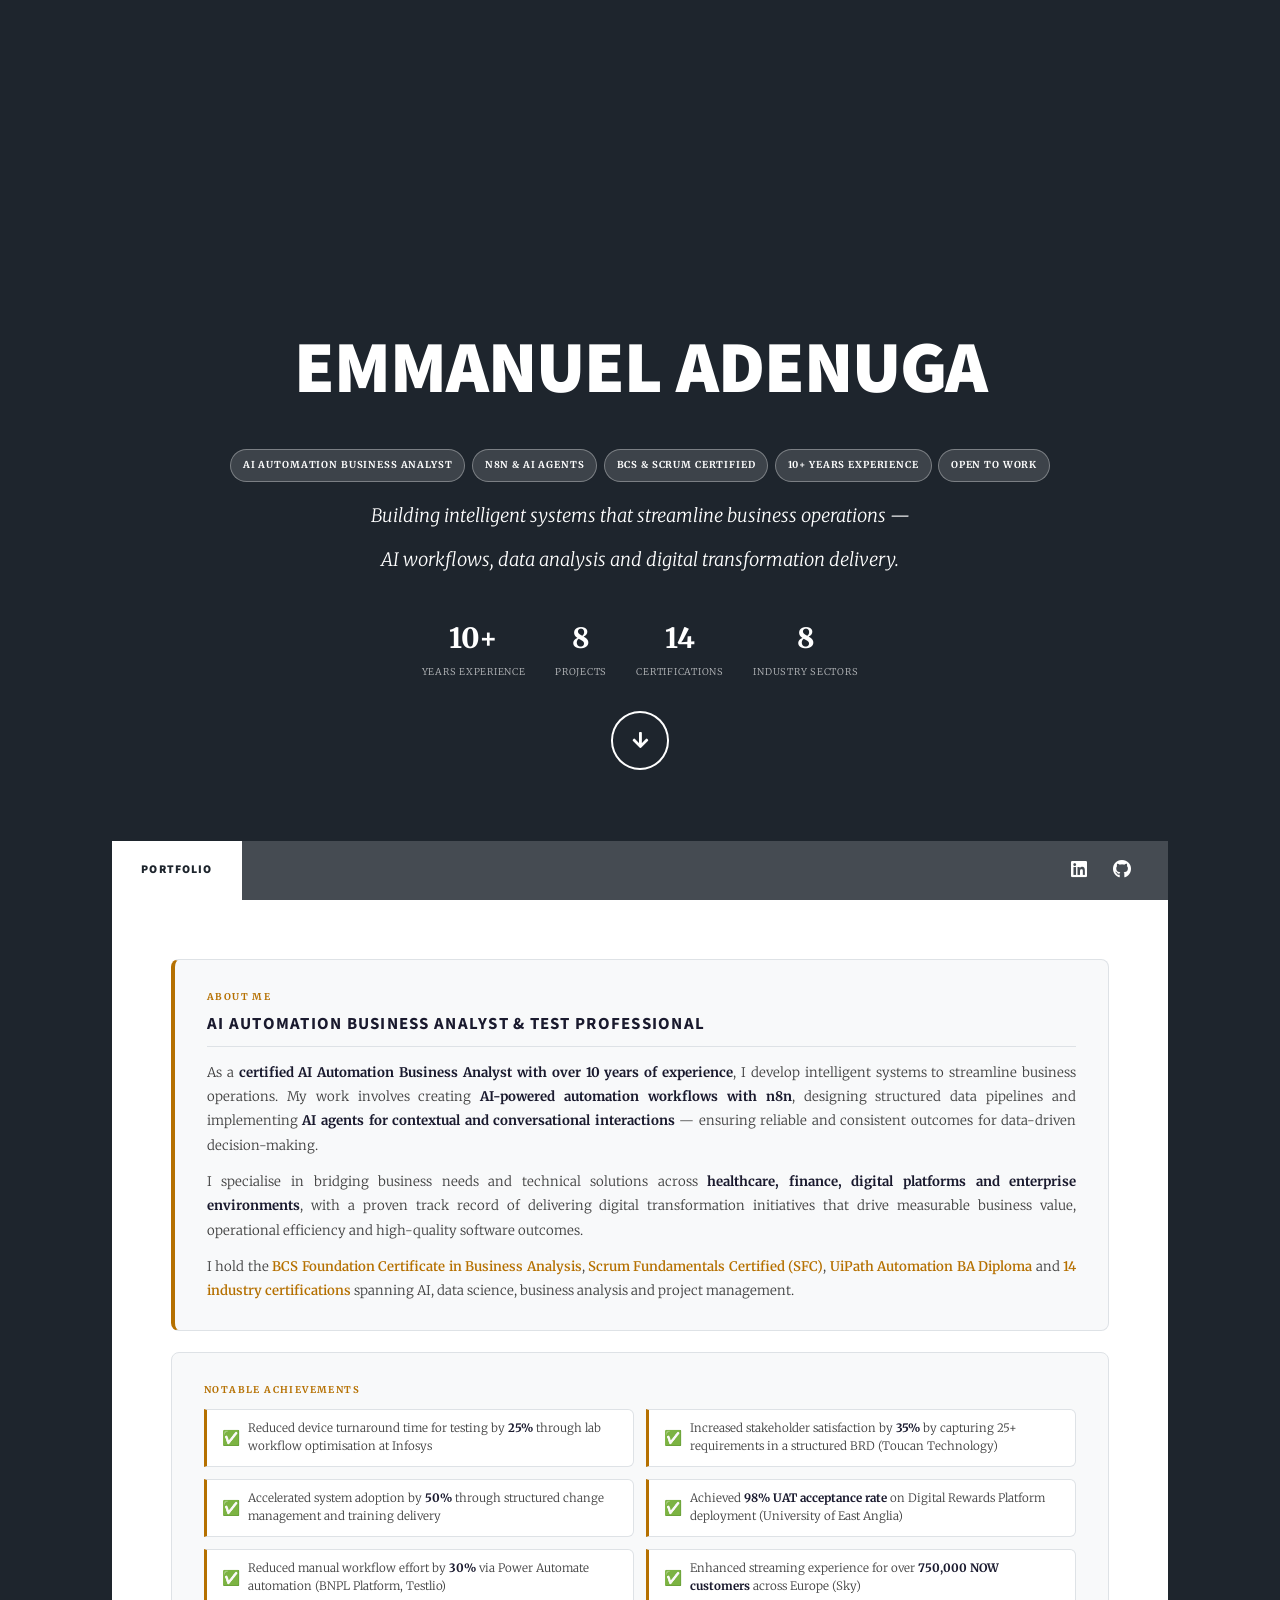
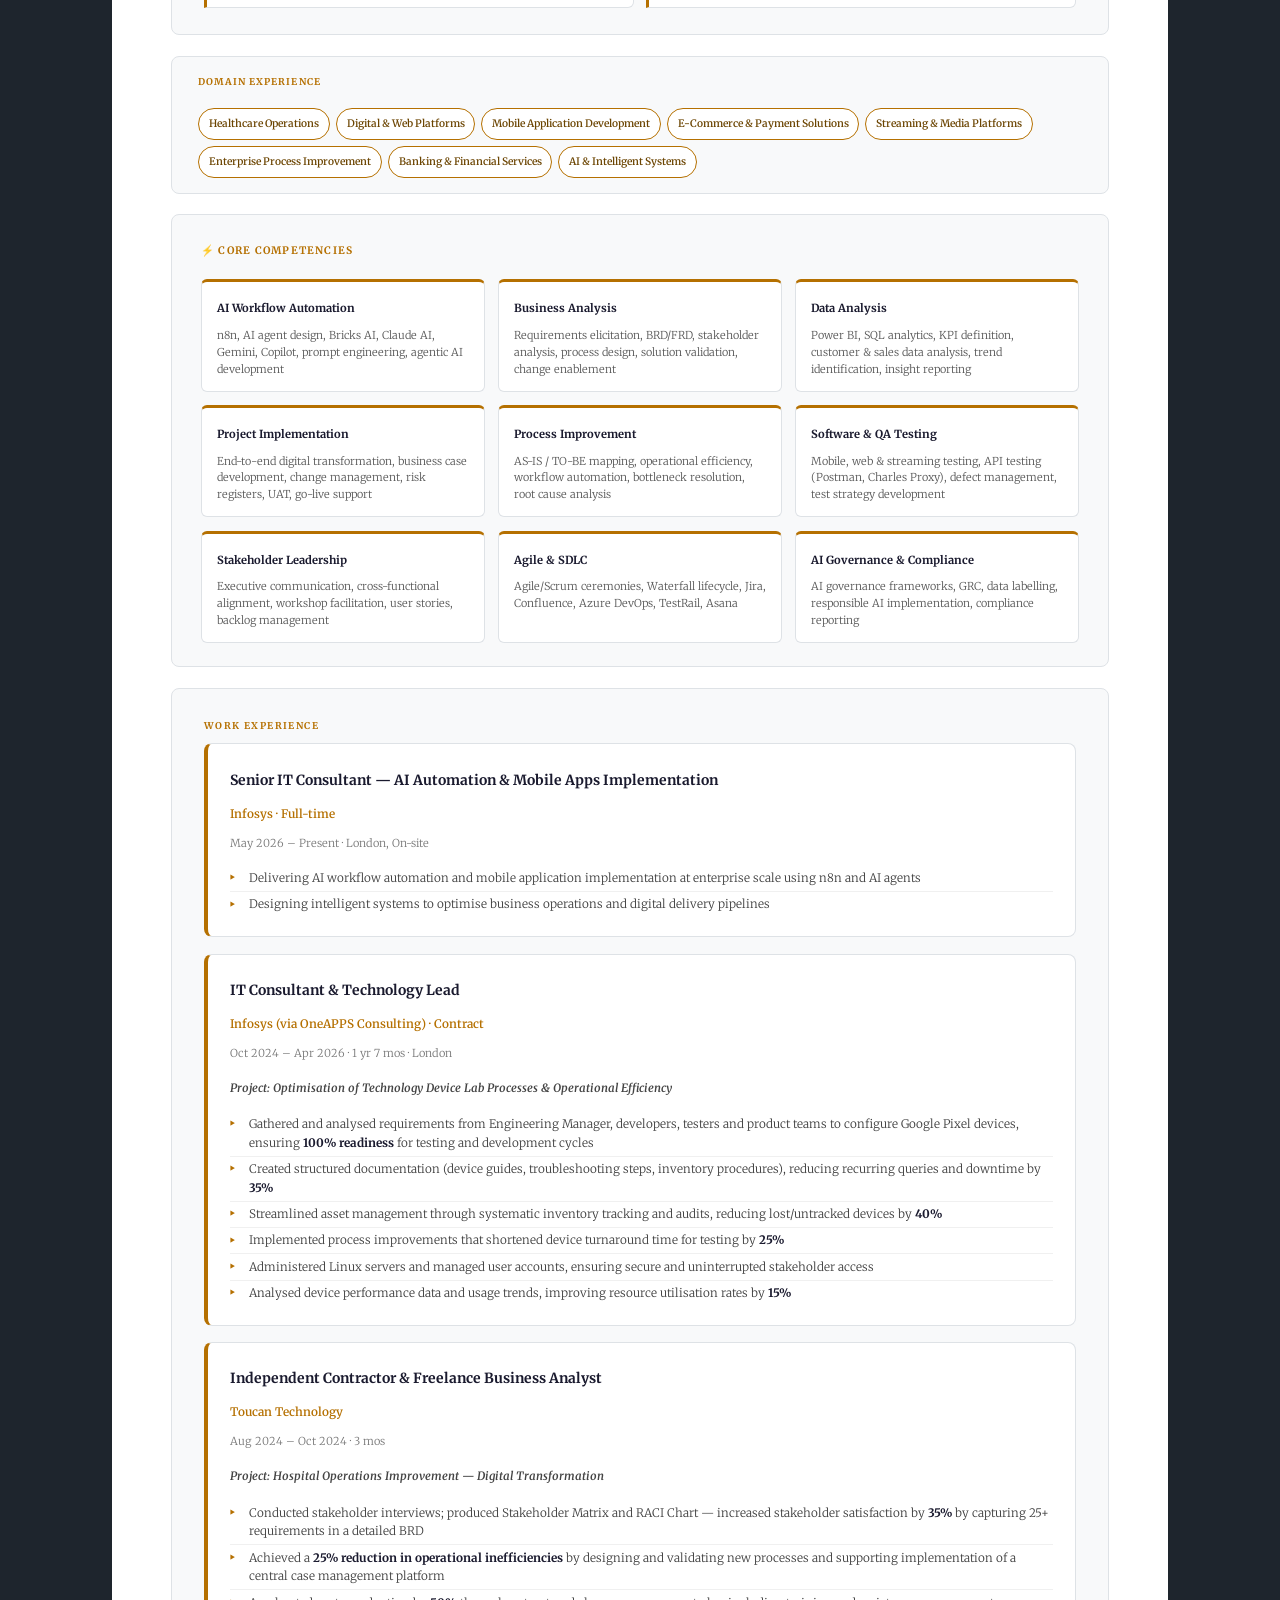
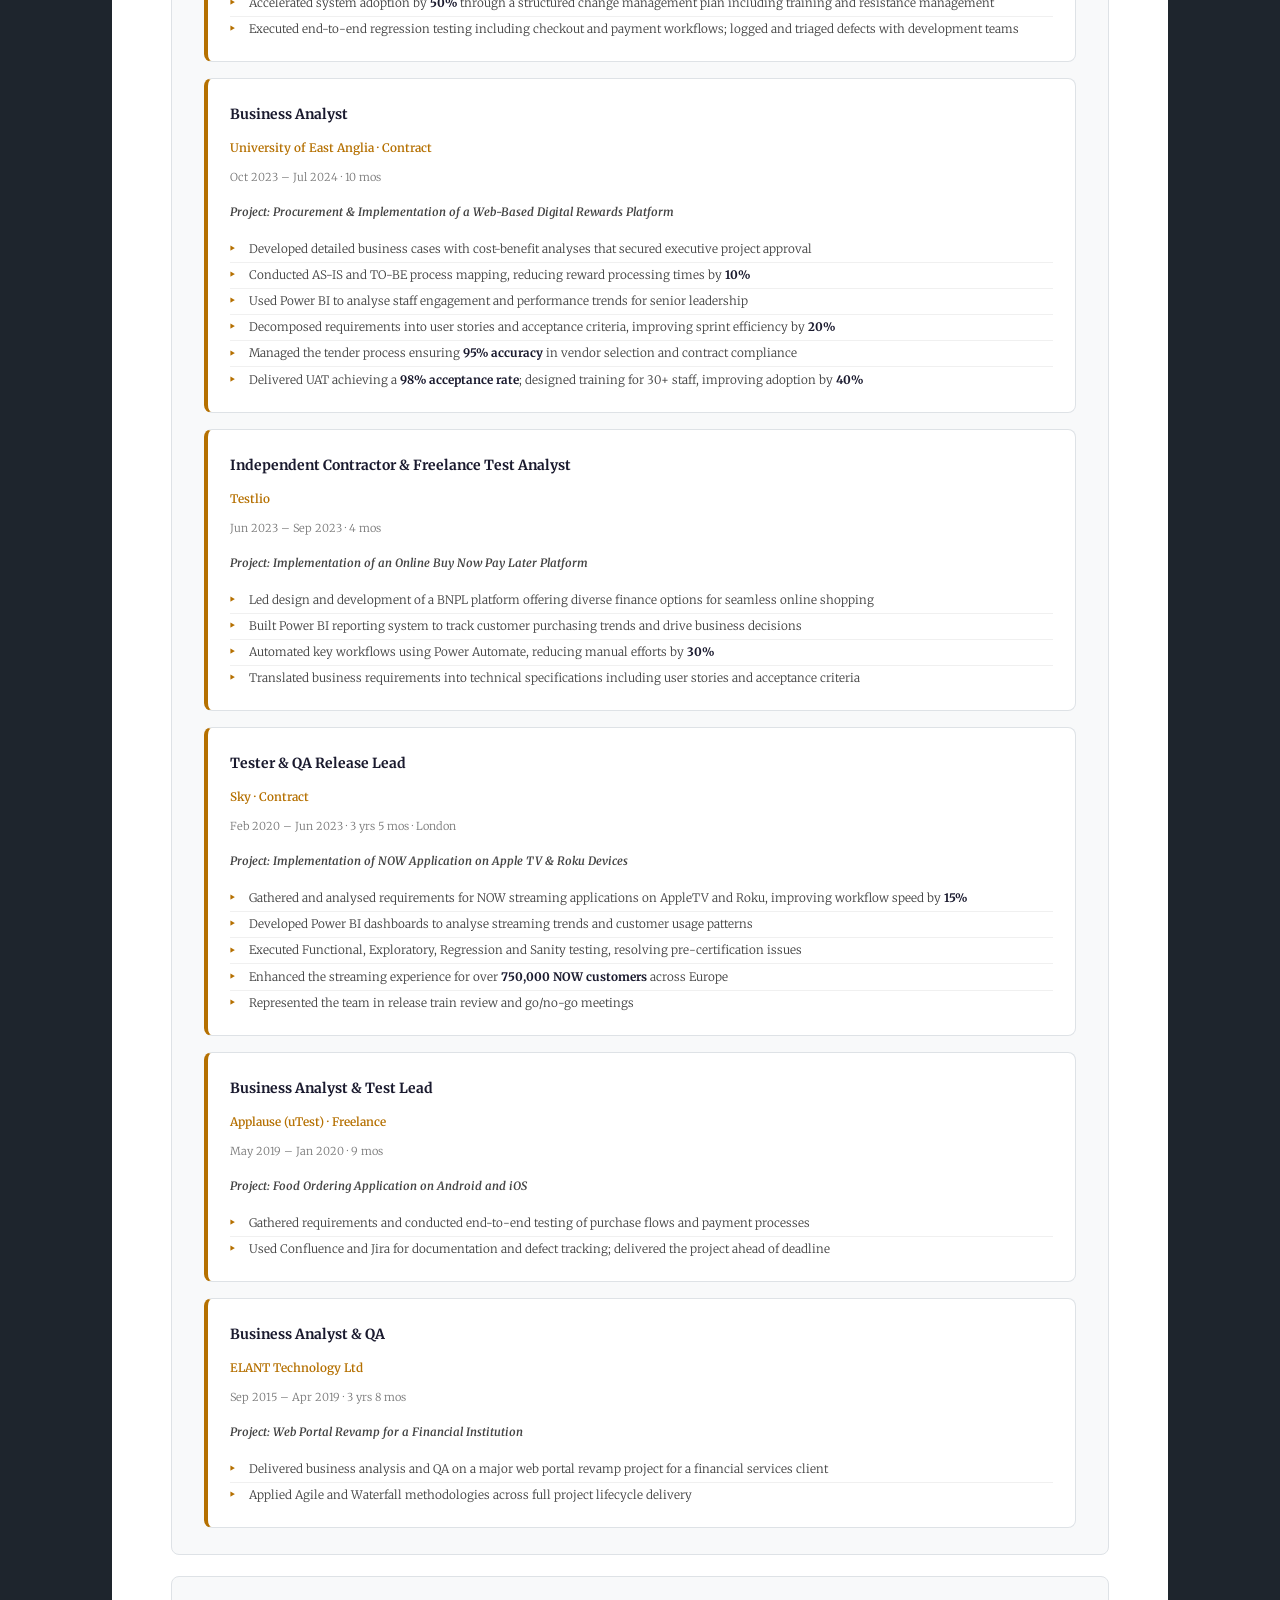
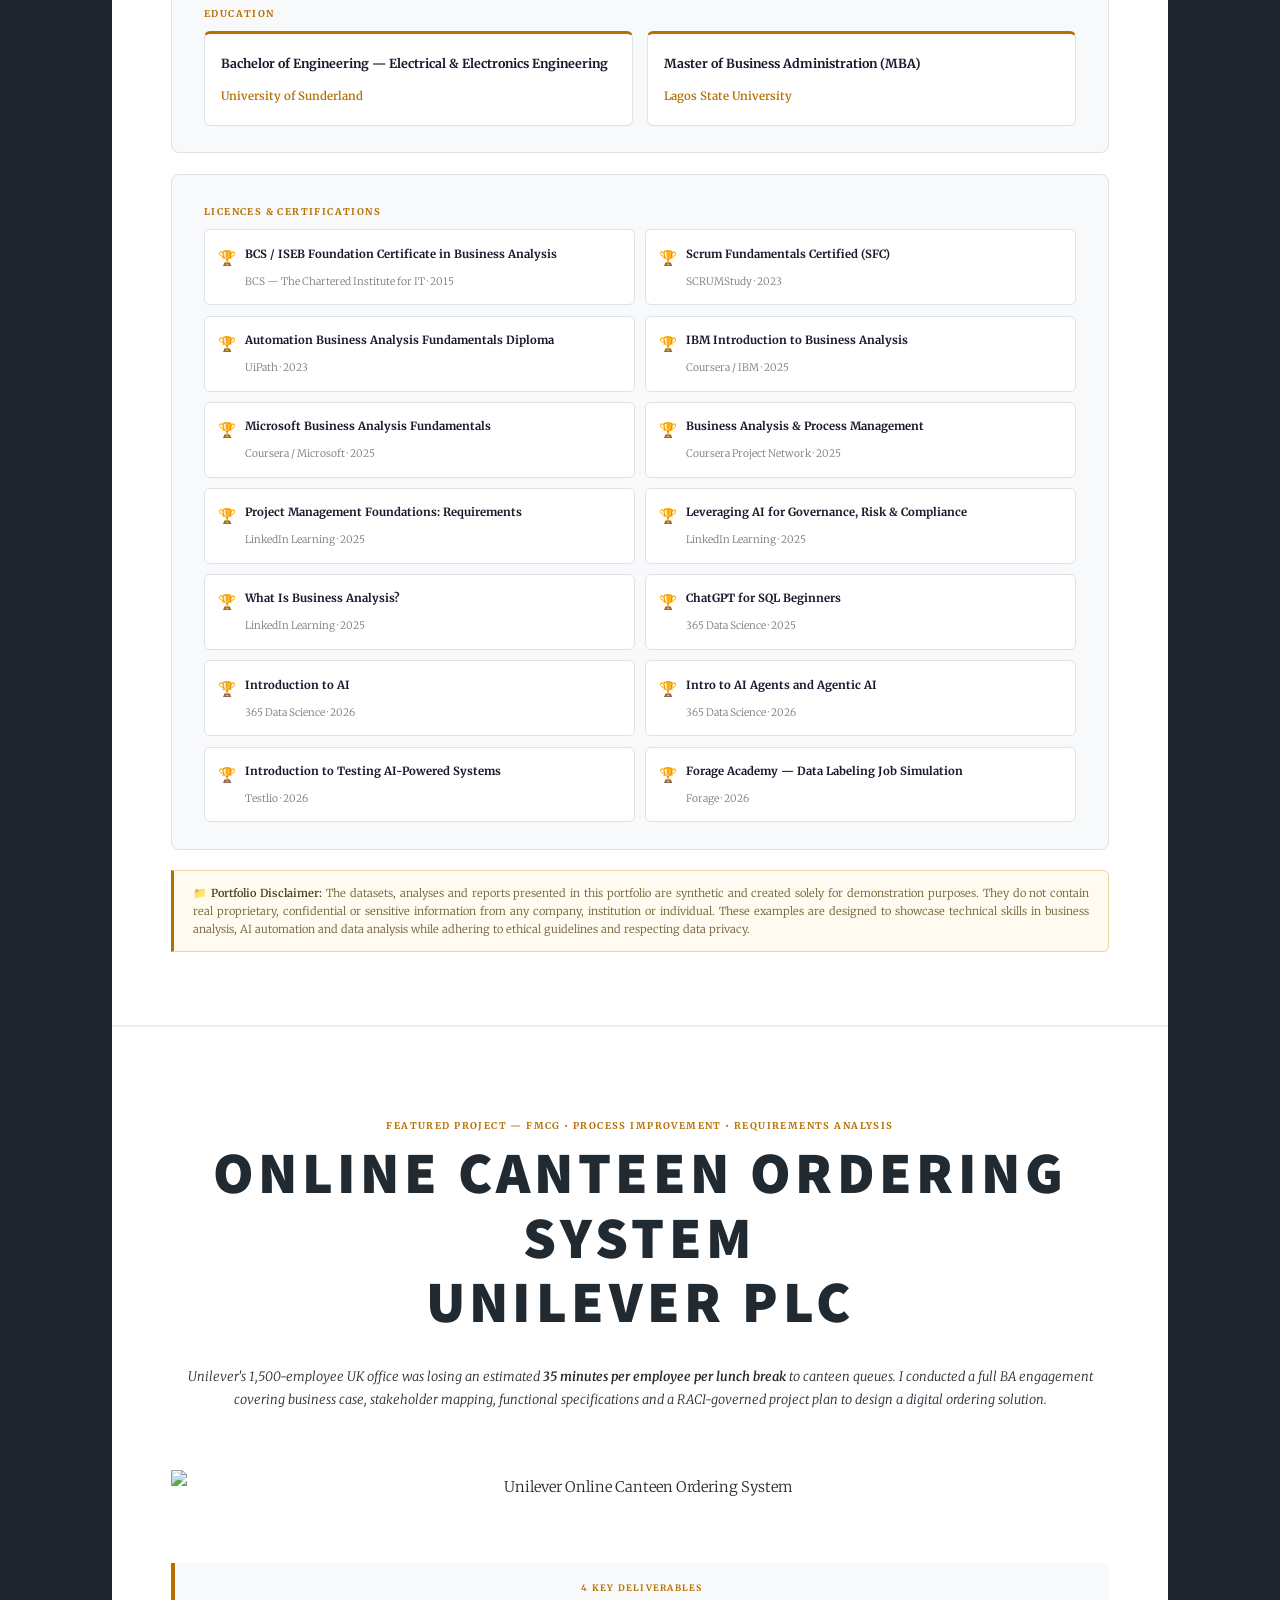
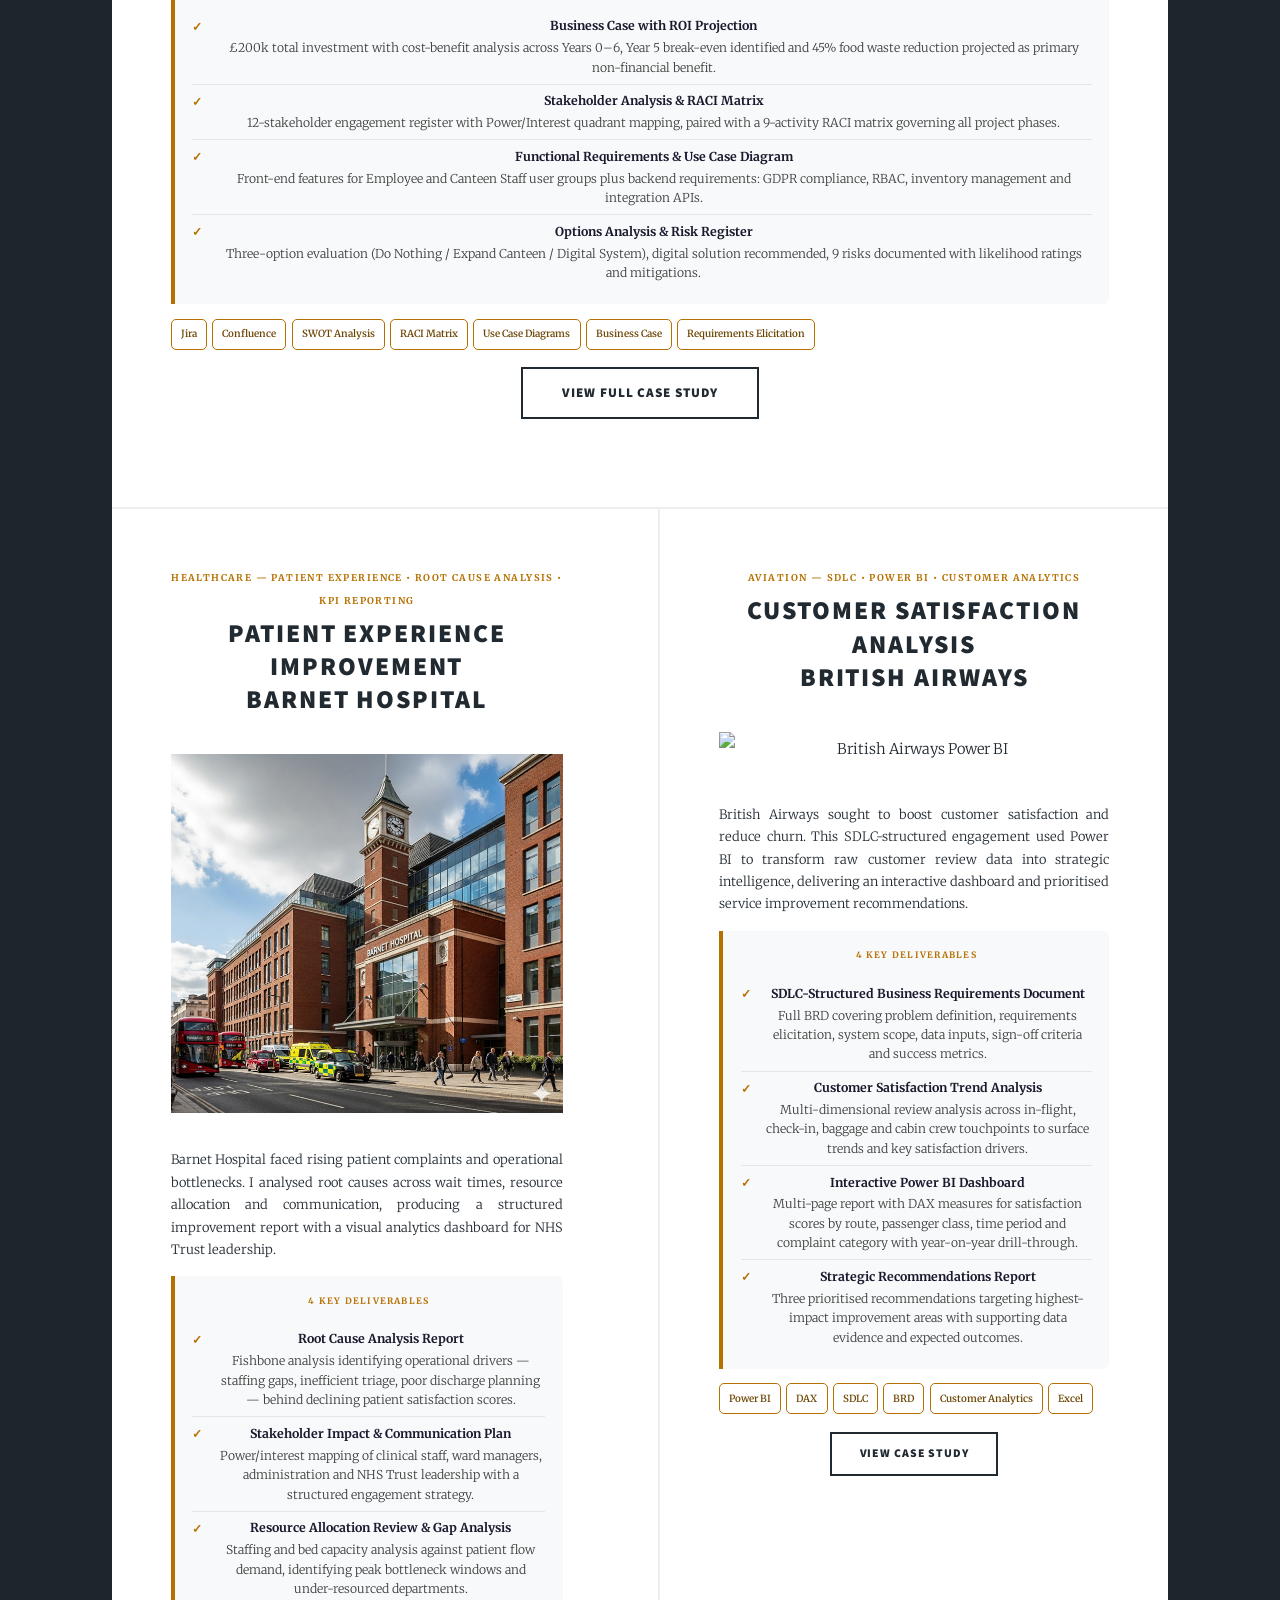
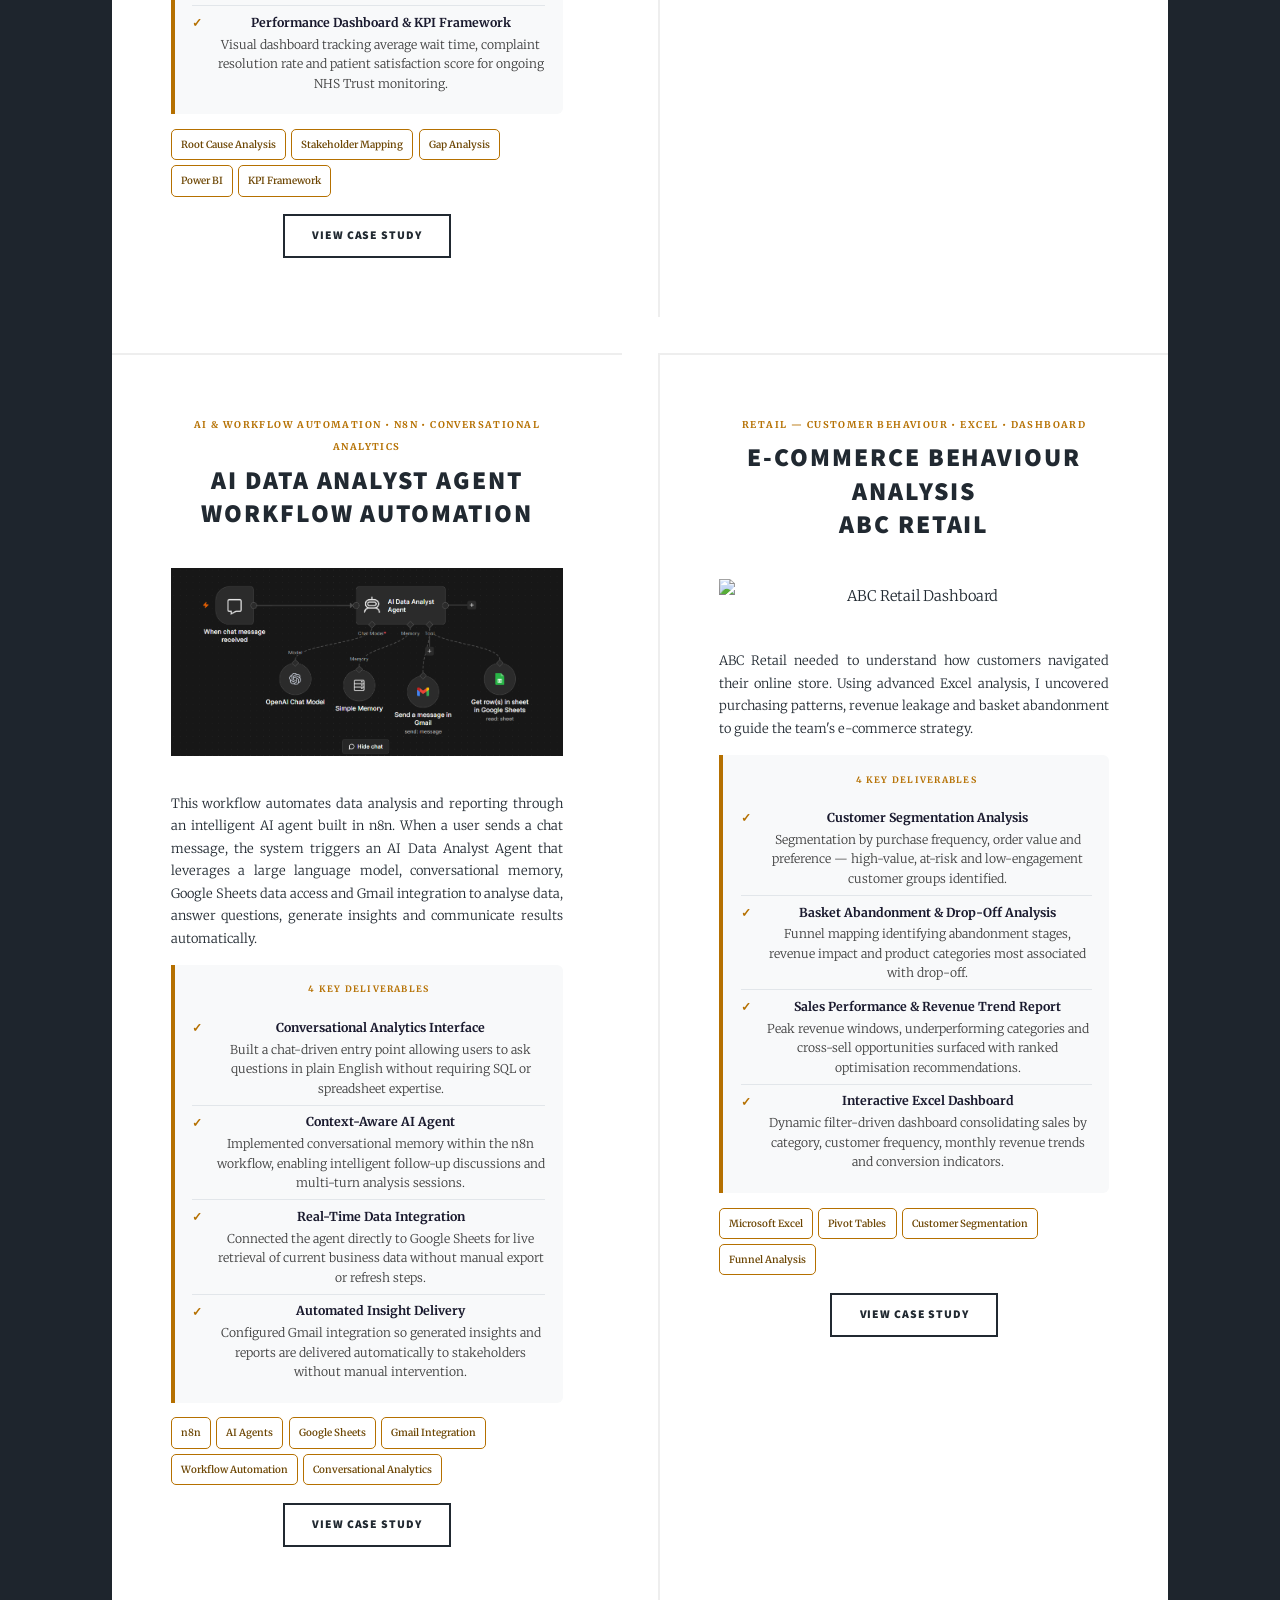
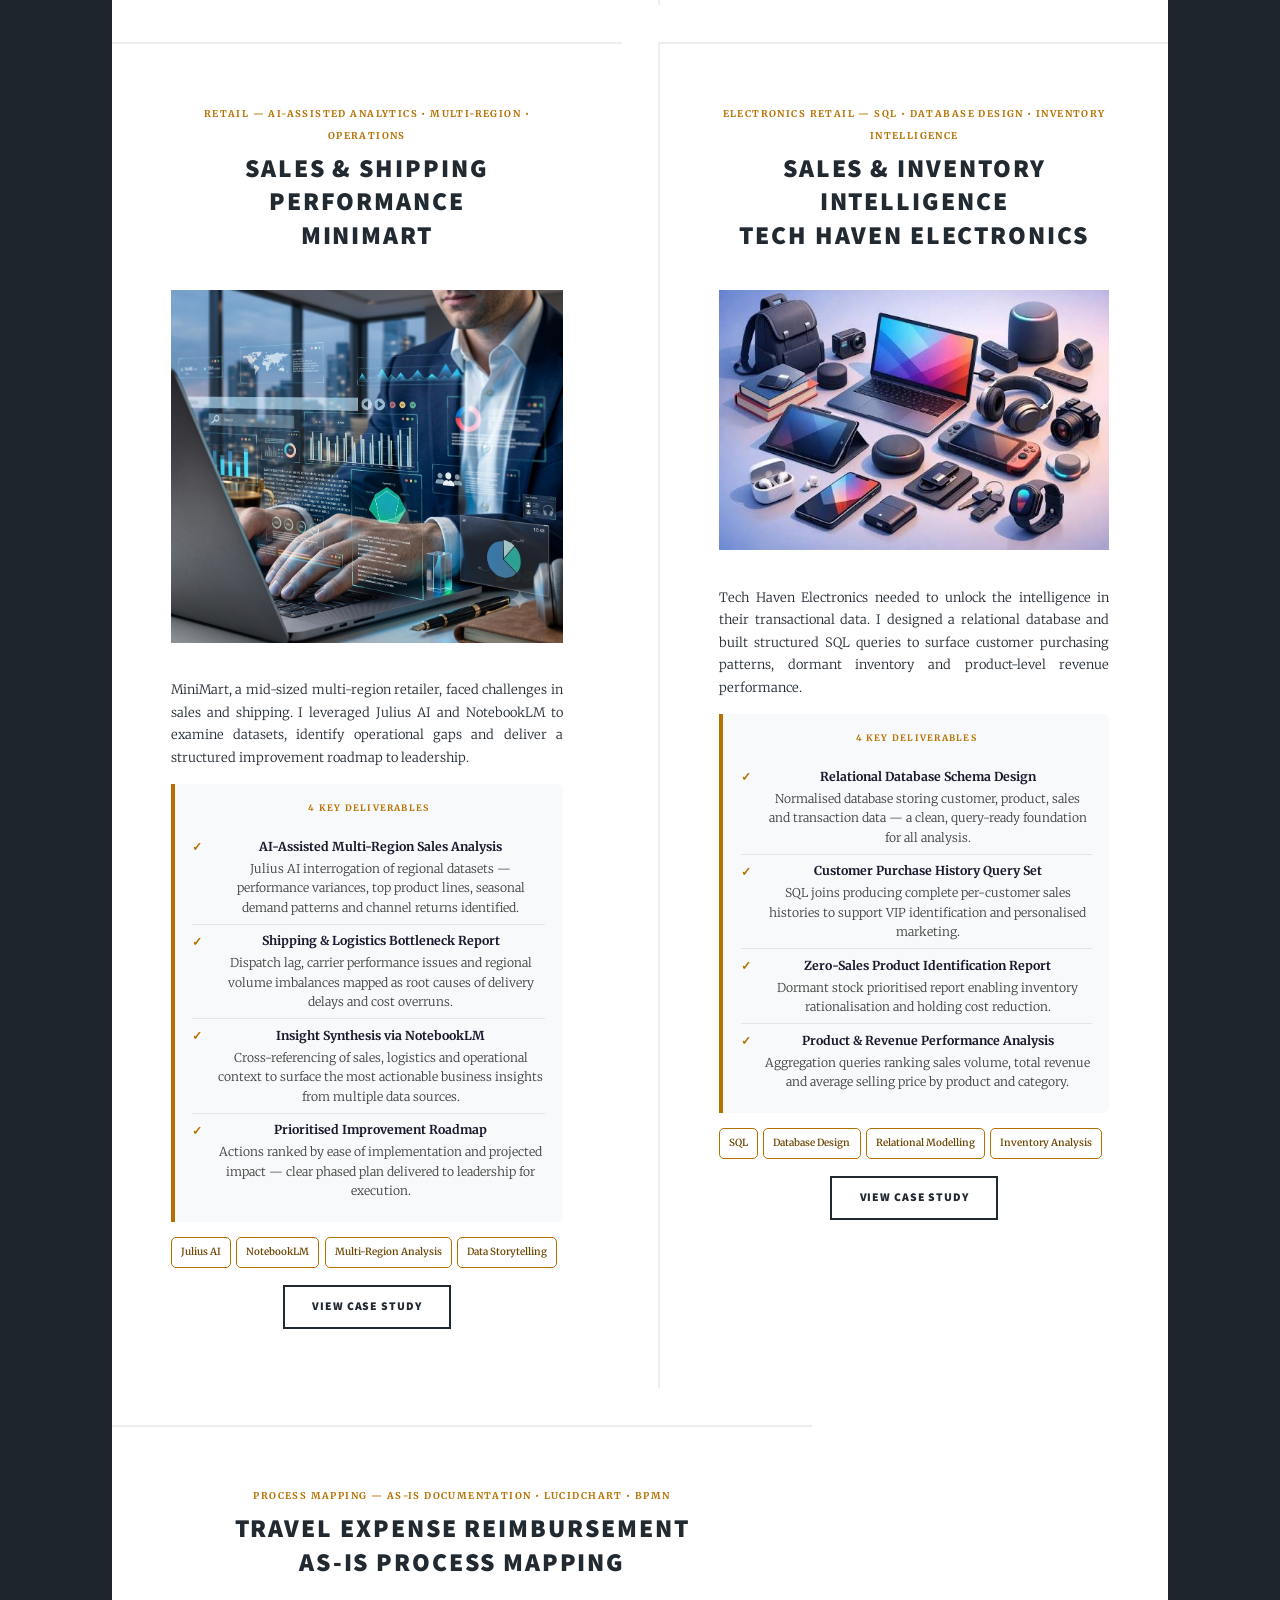
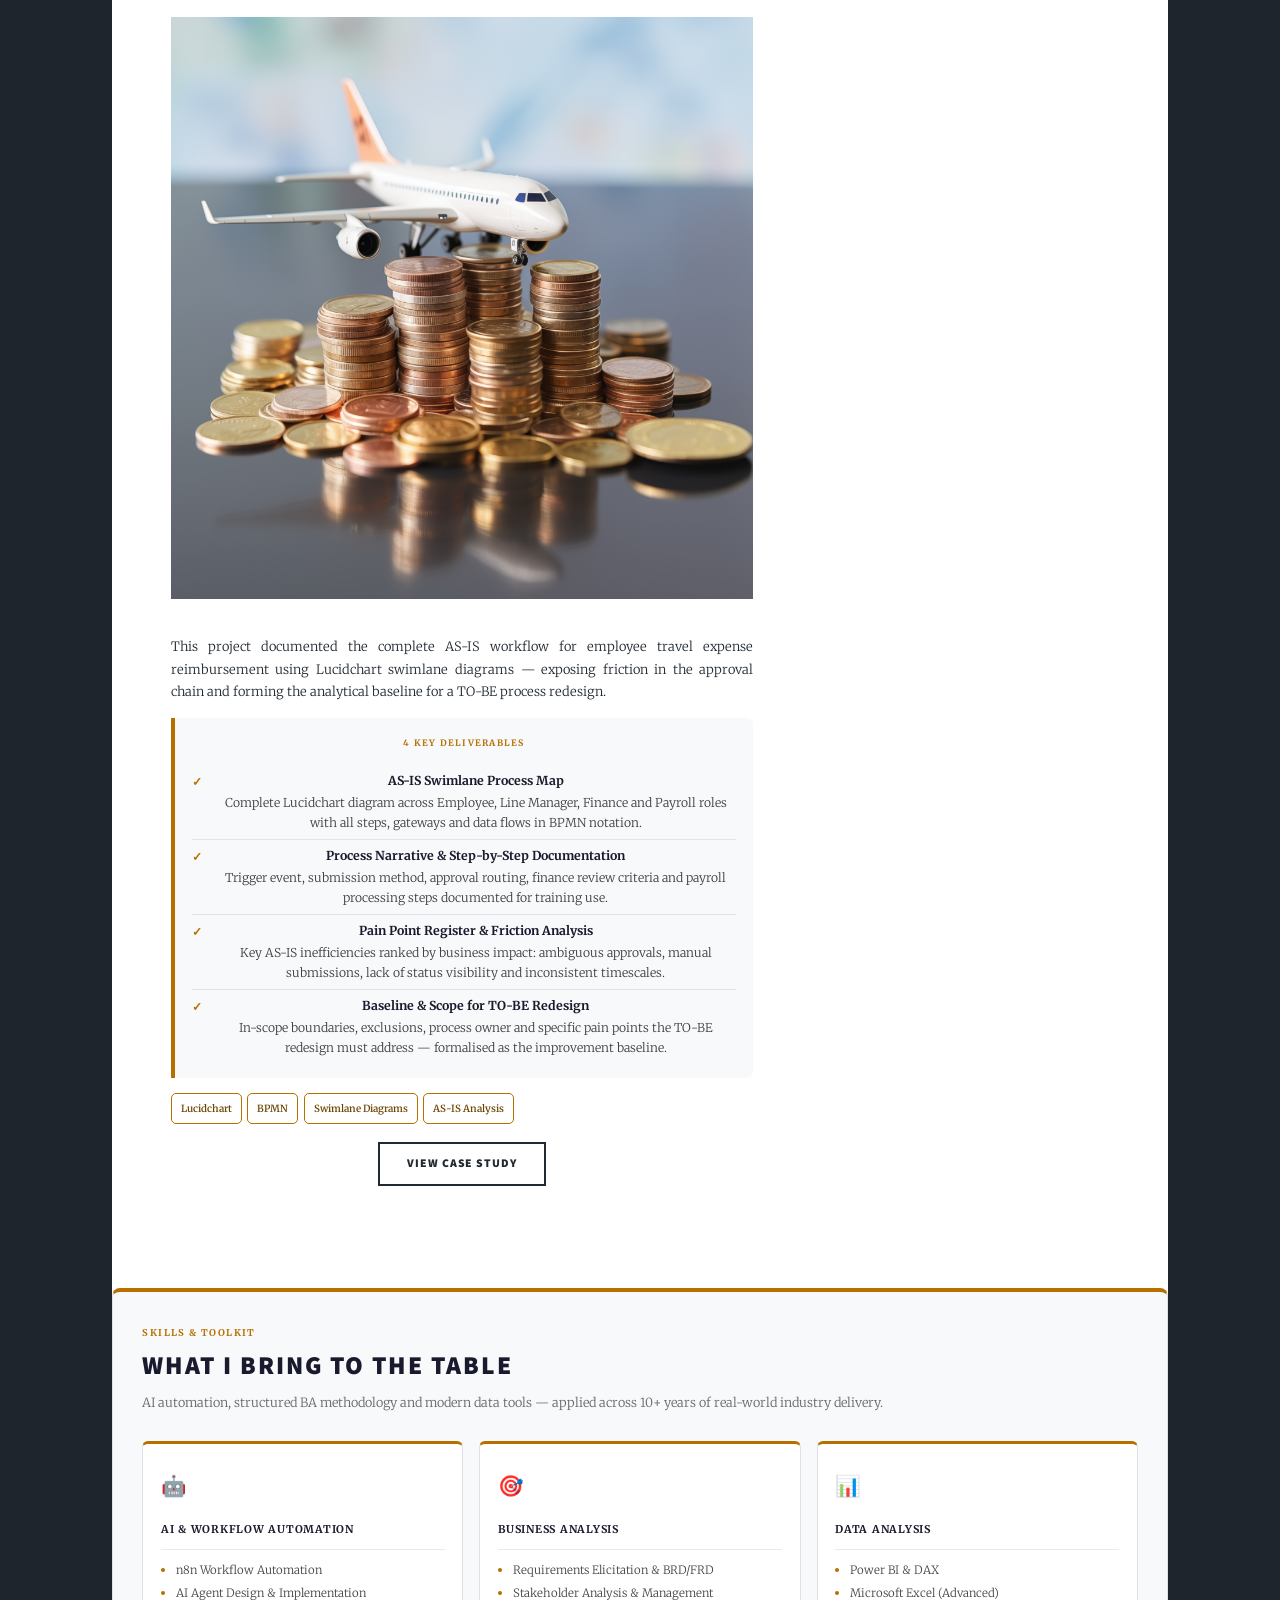
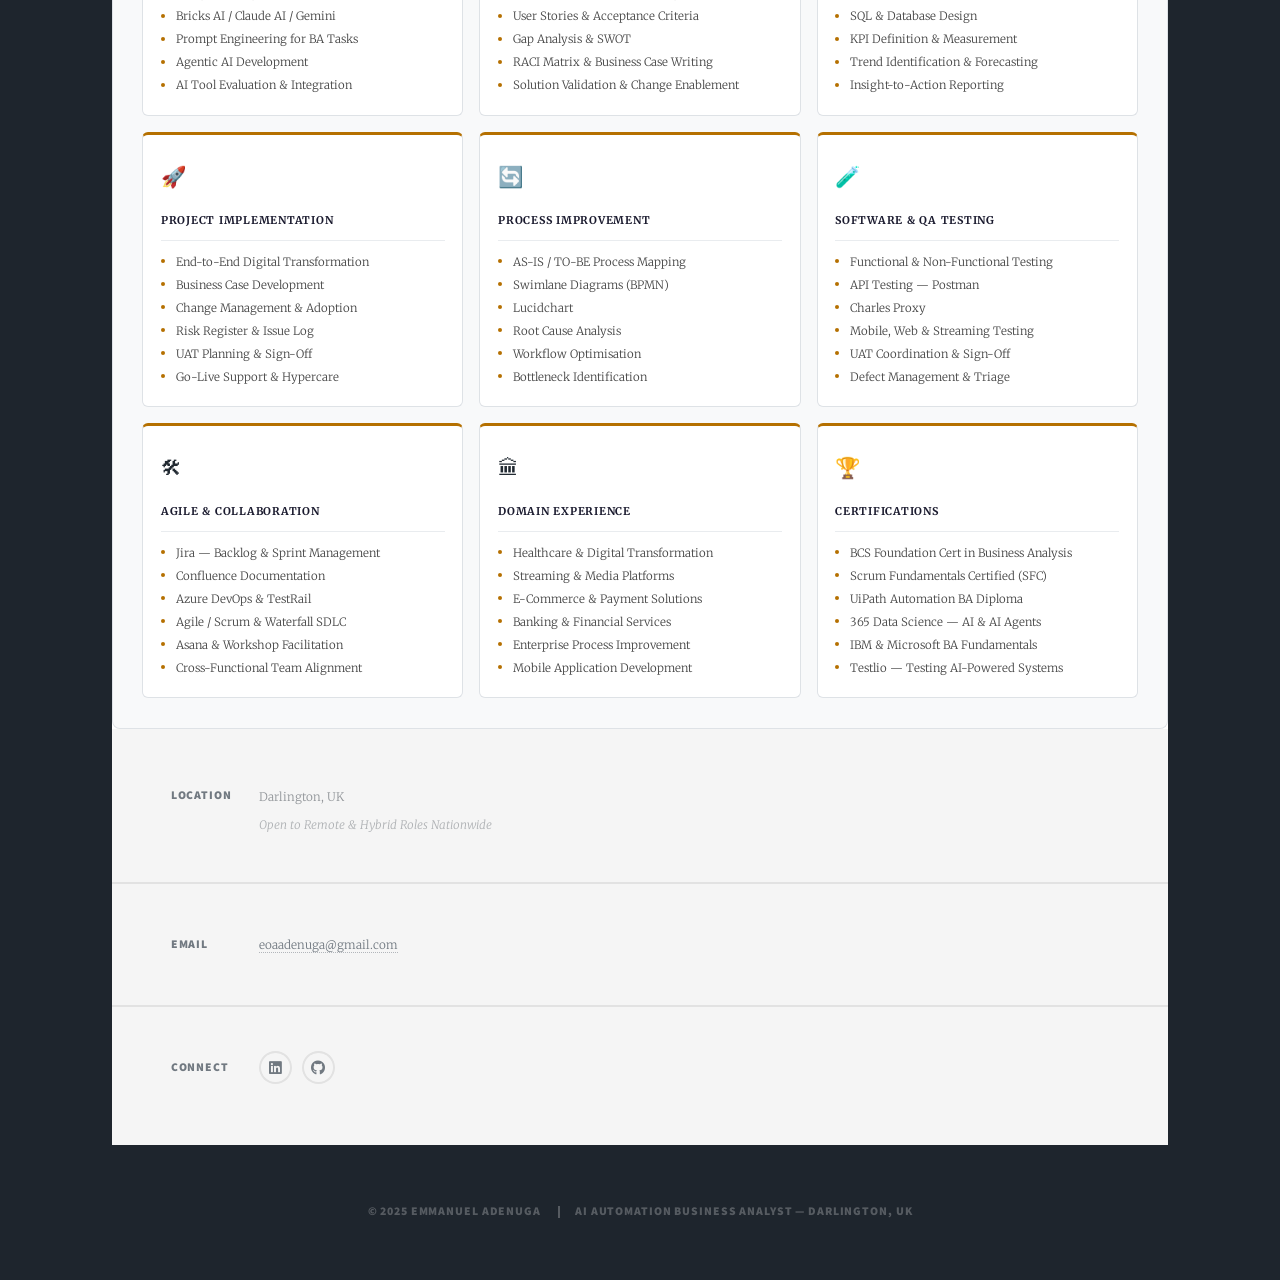
==== commit 372cf803: "Update index.html" ====
--- a/index.html
+++ b/index.html
@@ -869,7 +869,7 @@
               <h2><a href="#">Sales &amp; Inventory Intelligence<br />Tech Haven Electronics</a></h2>
             </header>
             <a href="https://drive.google.com/file/d/1s3ZMPtKP44GCr2IomBSU6I4Tq1okRgHy/view?usp=drive_link" class="image fit" target="_blank" rel="noopener">
-              <img src="images/Image7.jpg" alt="Tech Haven SQL" />
+              <img src="images/image 7.jpg" alt="Tech Haven SQL" />
             </a>
             <p>Tech Haven Electronics needed to unlock the intelligence in their transactional data. I designed a relational database and built structured SQL queries to surface customer purchasing patterns, dormant inventory and product-level revenue performance.</p>
             <div class="ea-del">
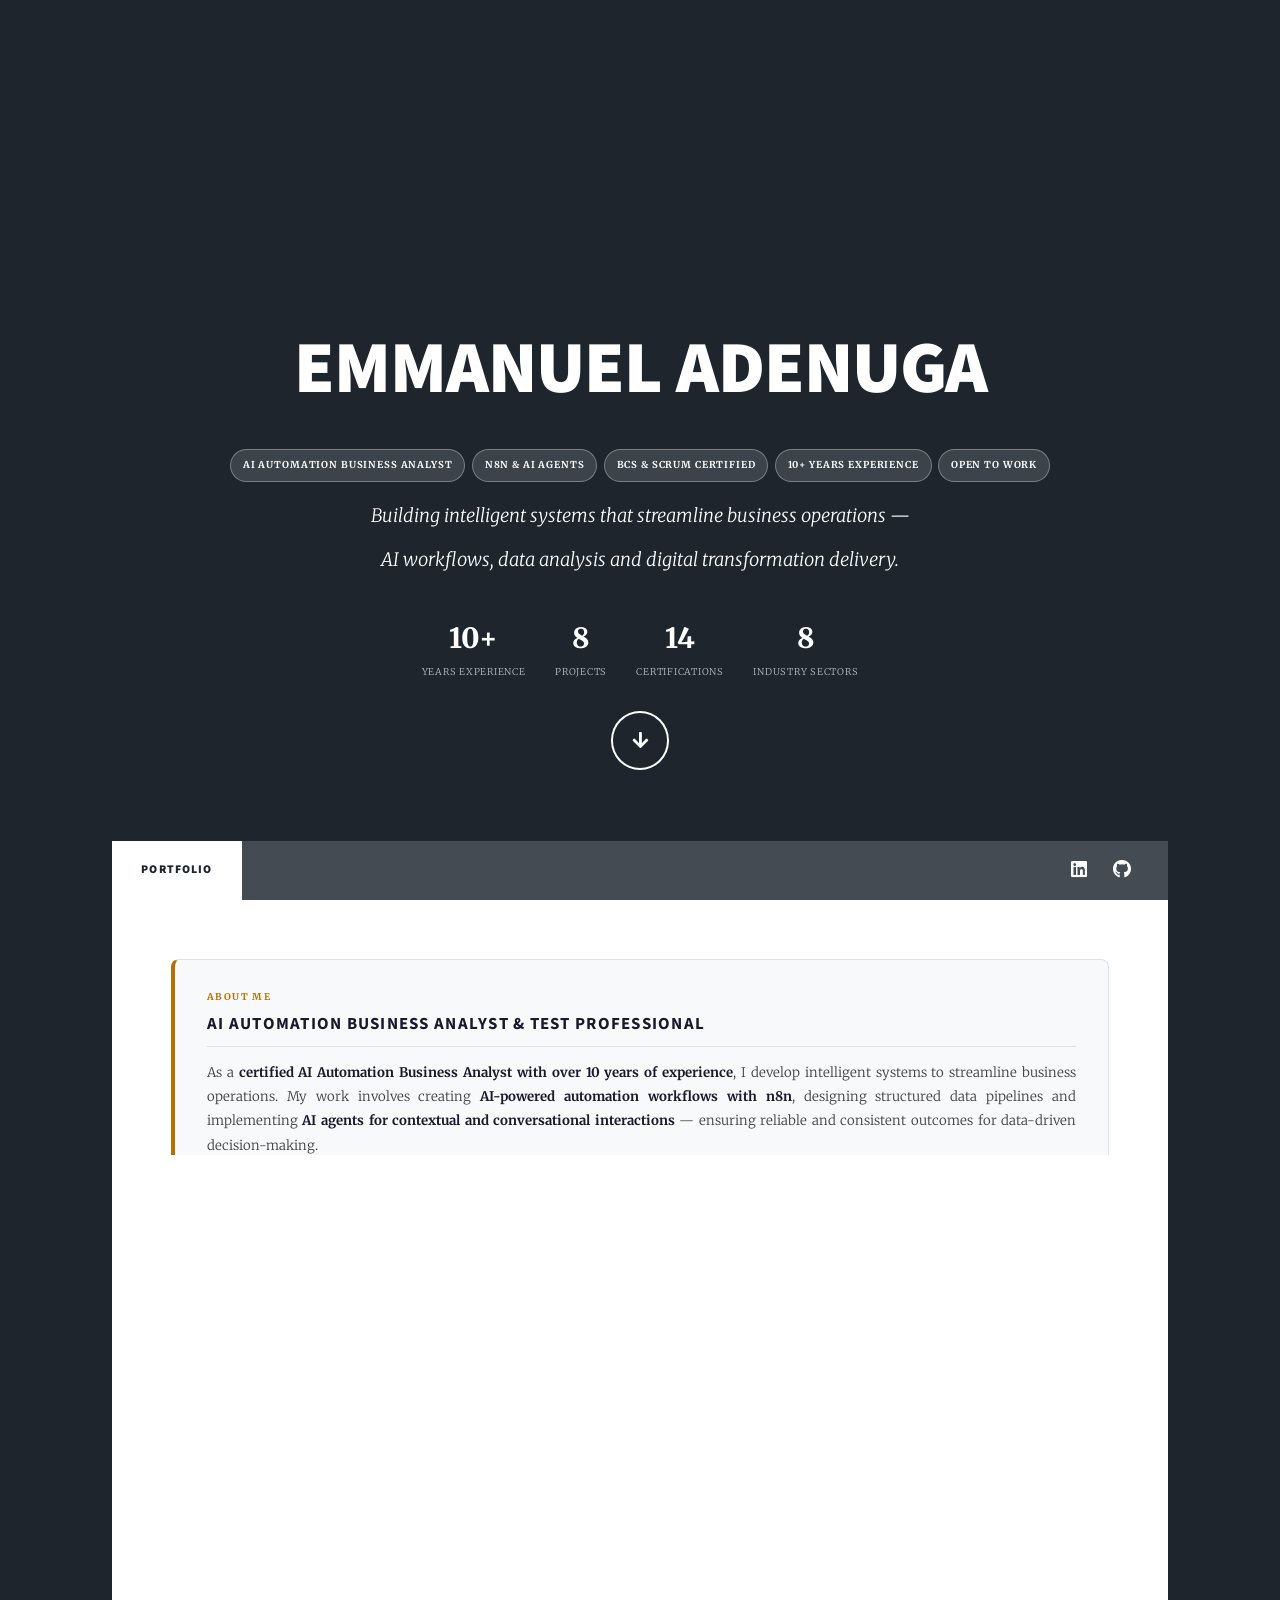
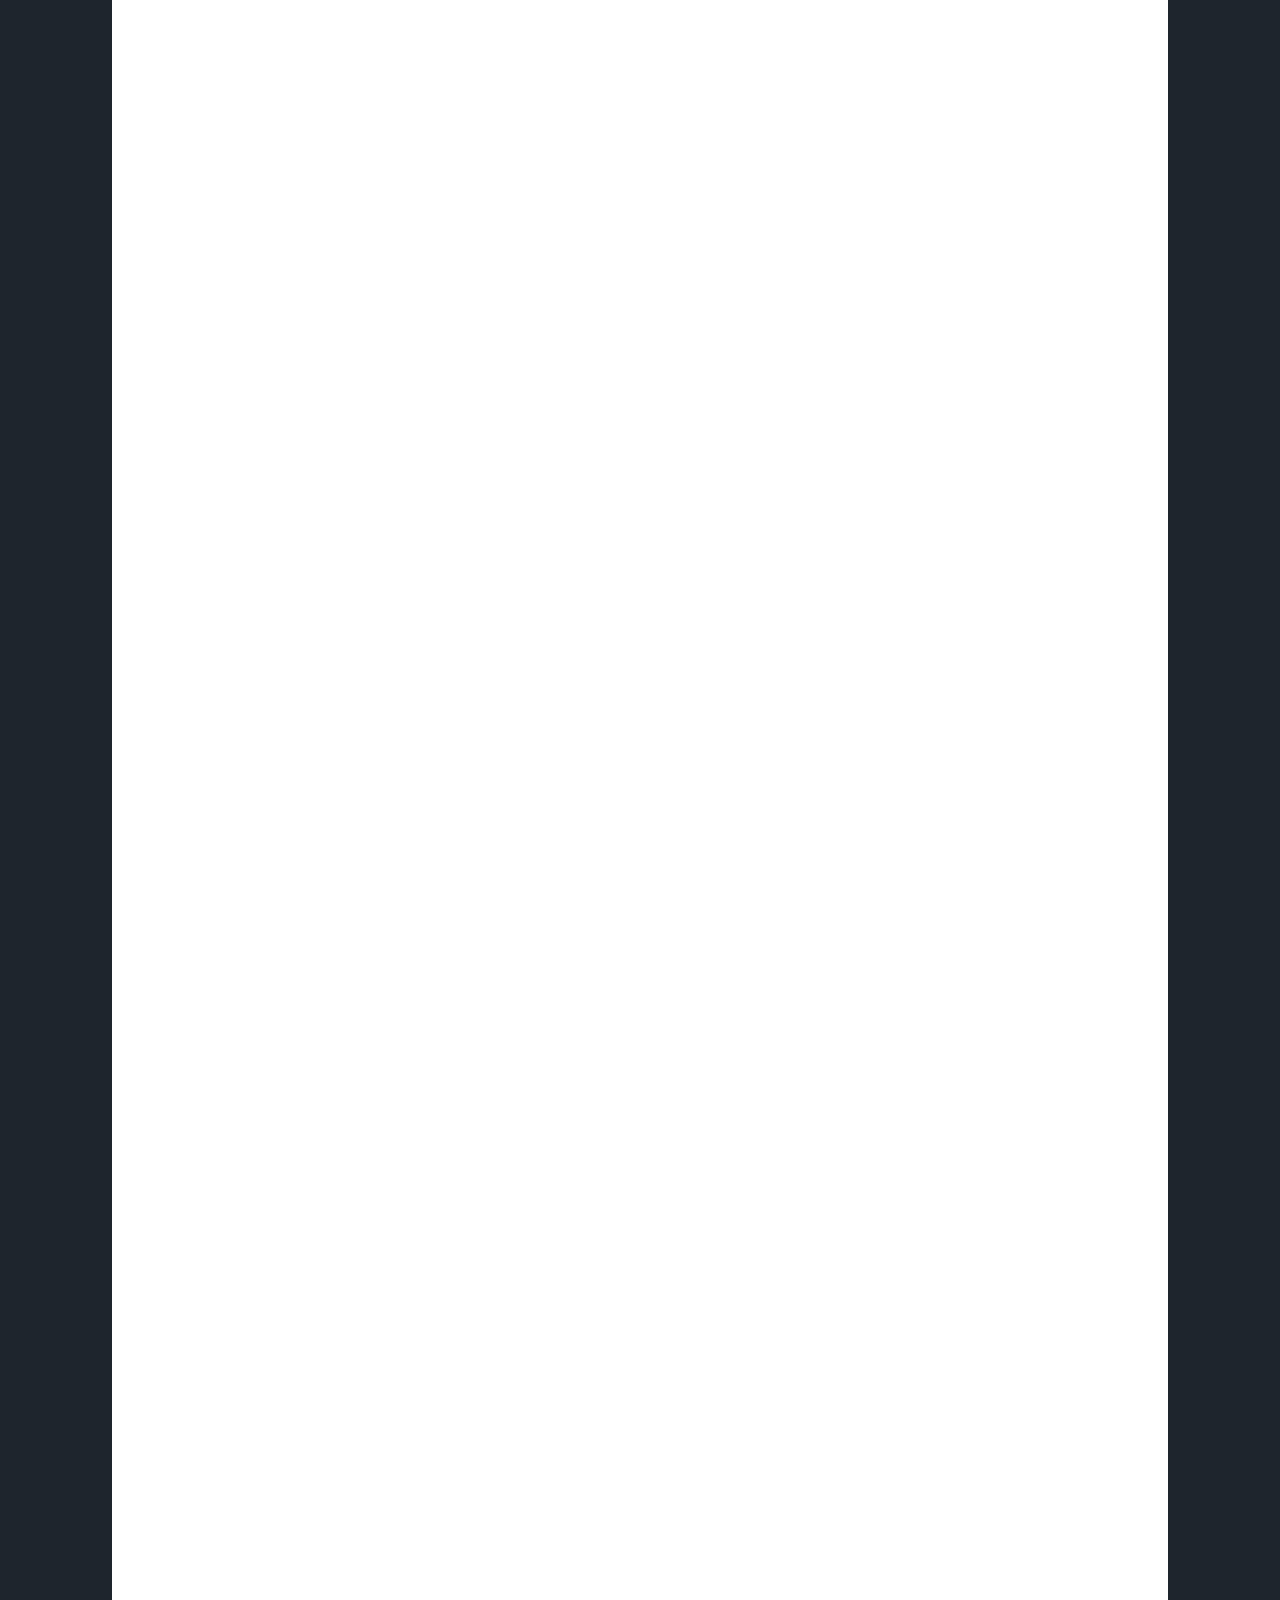
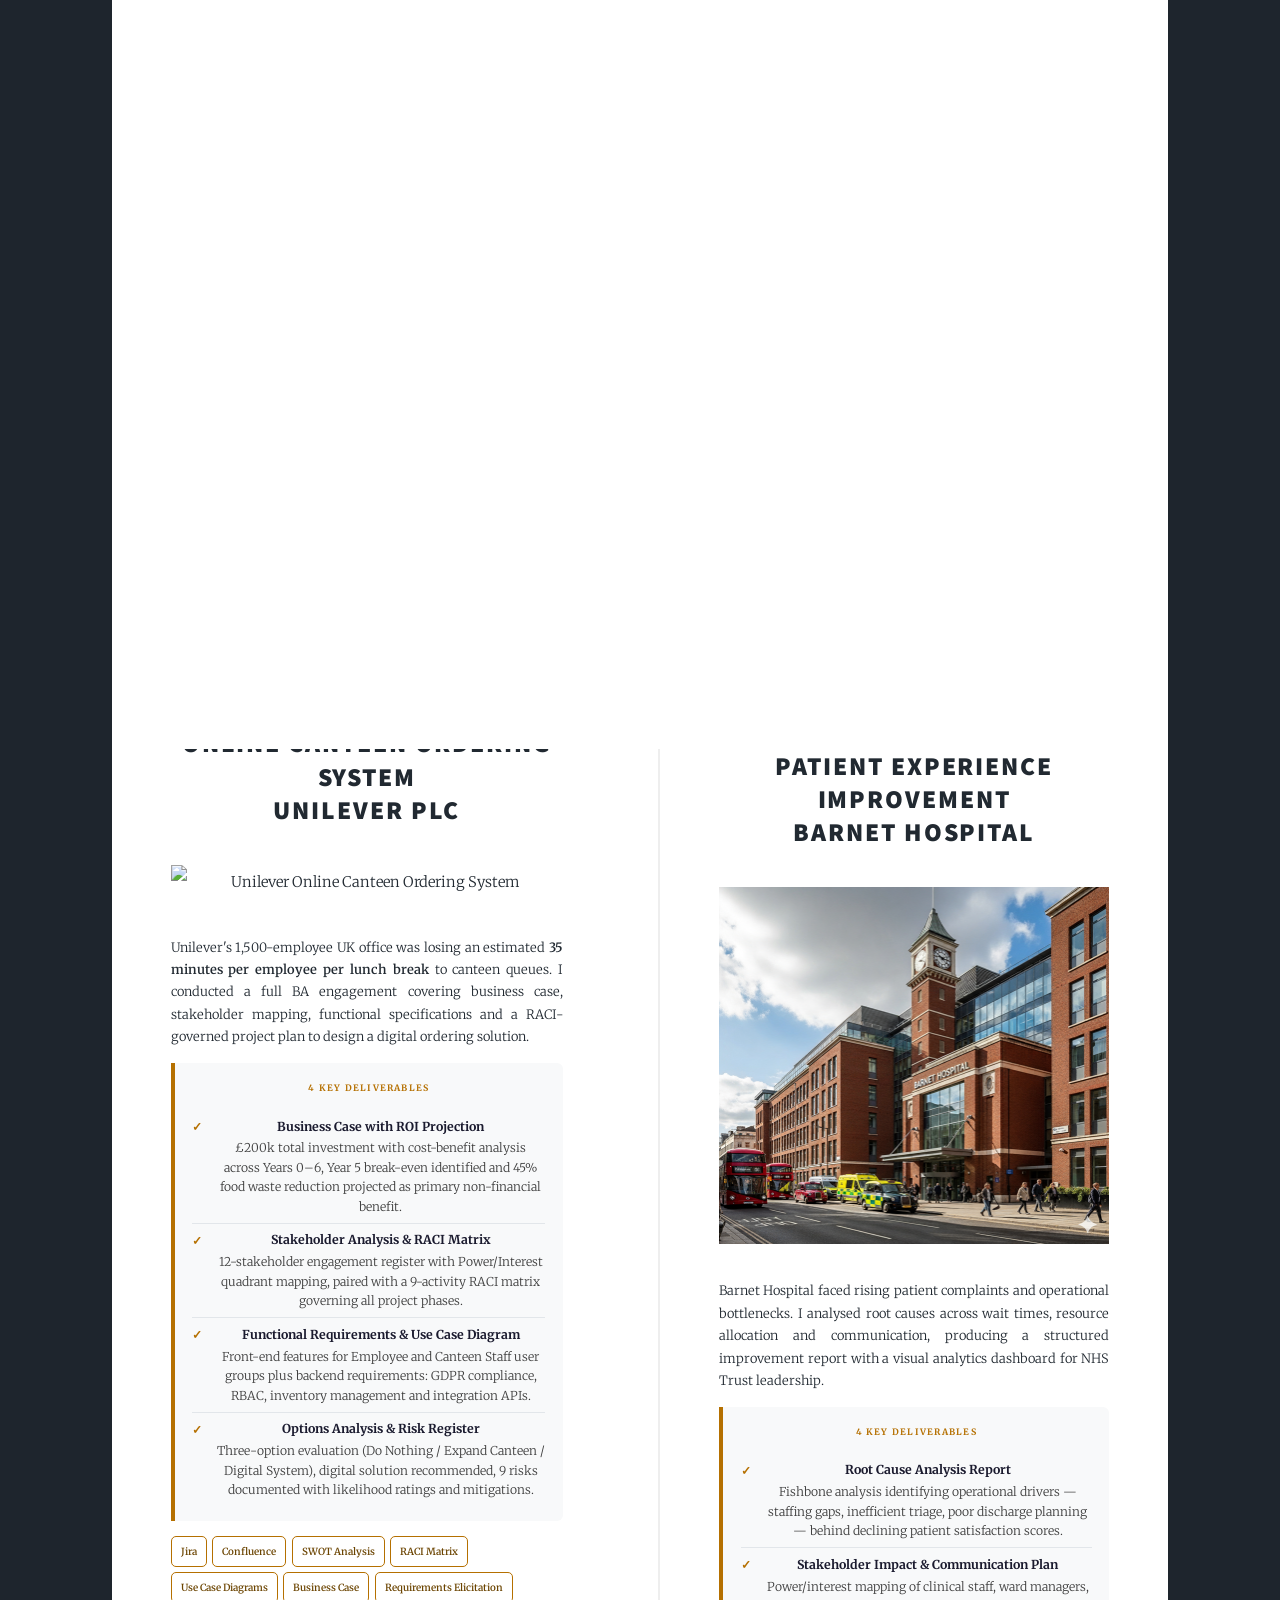
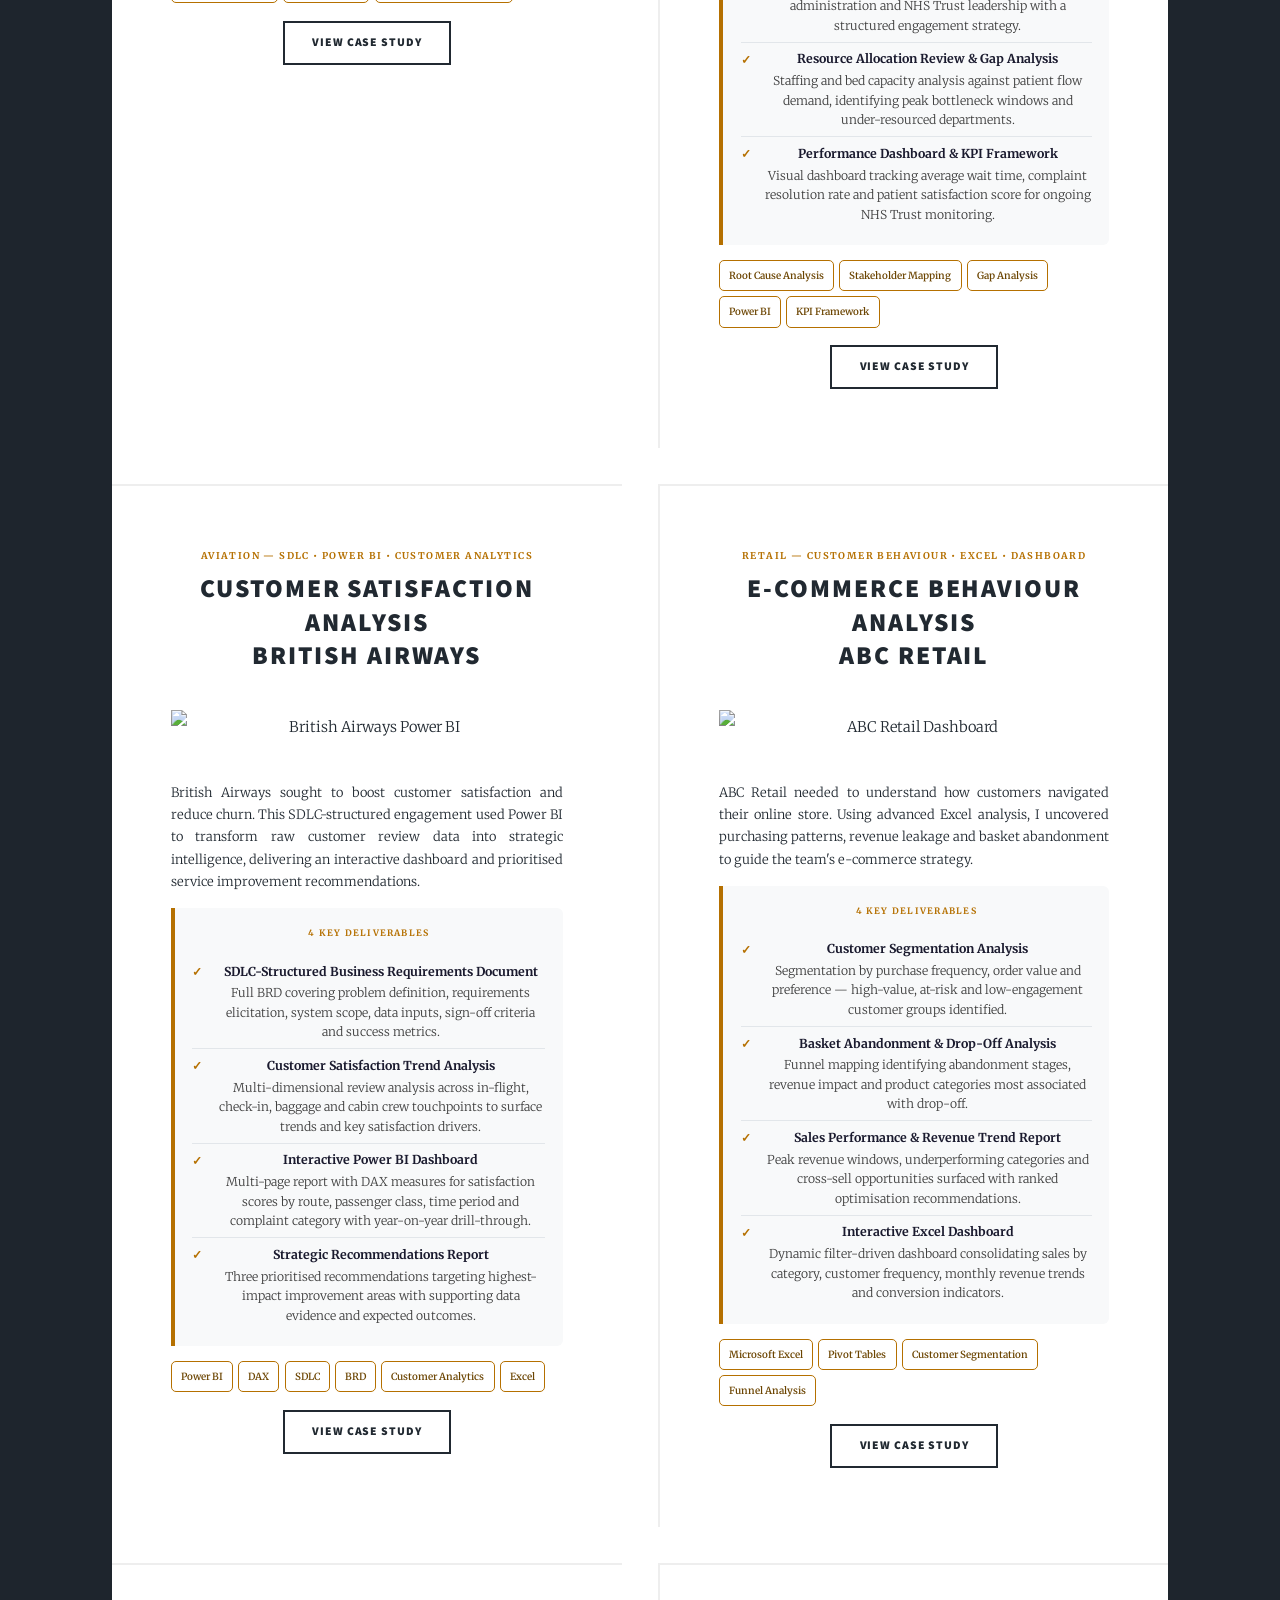
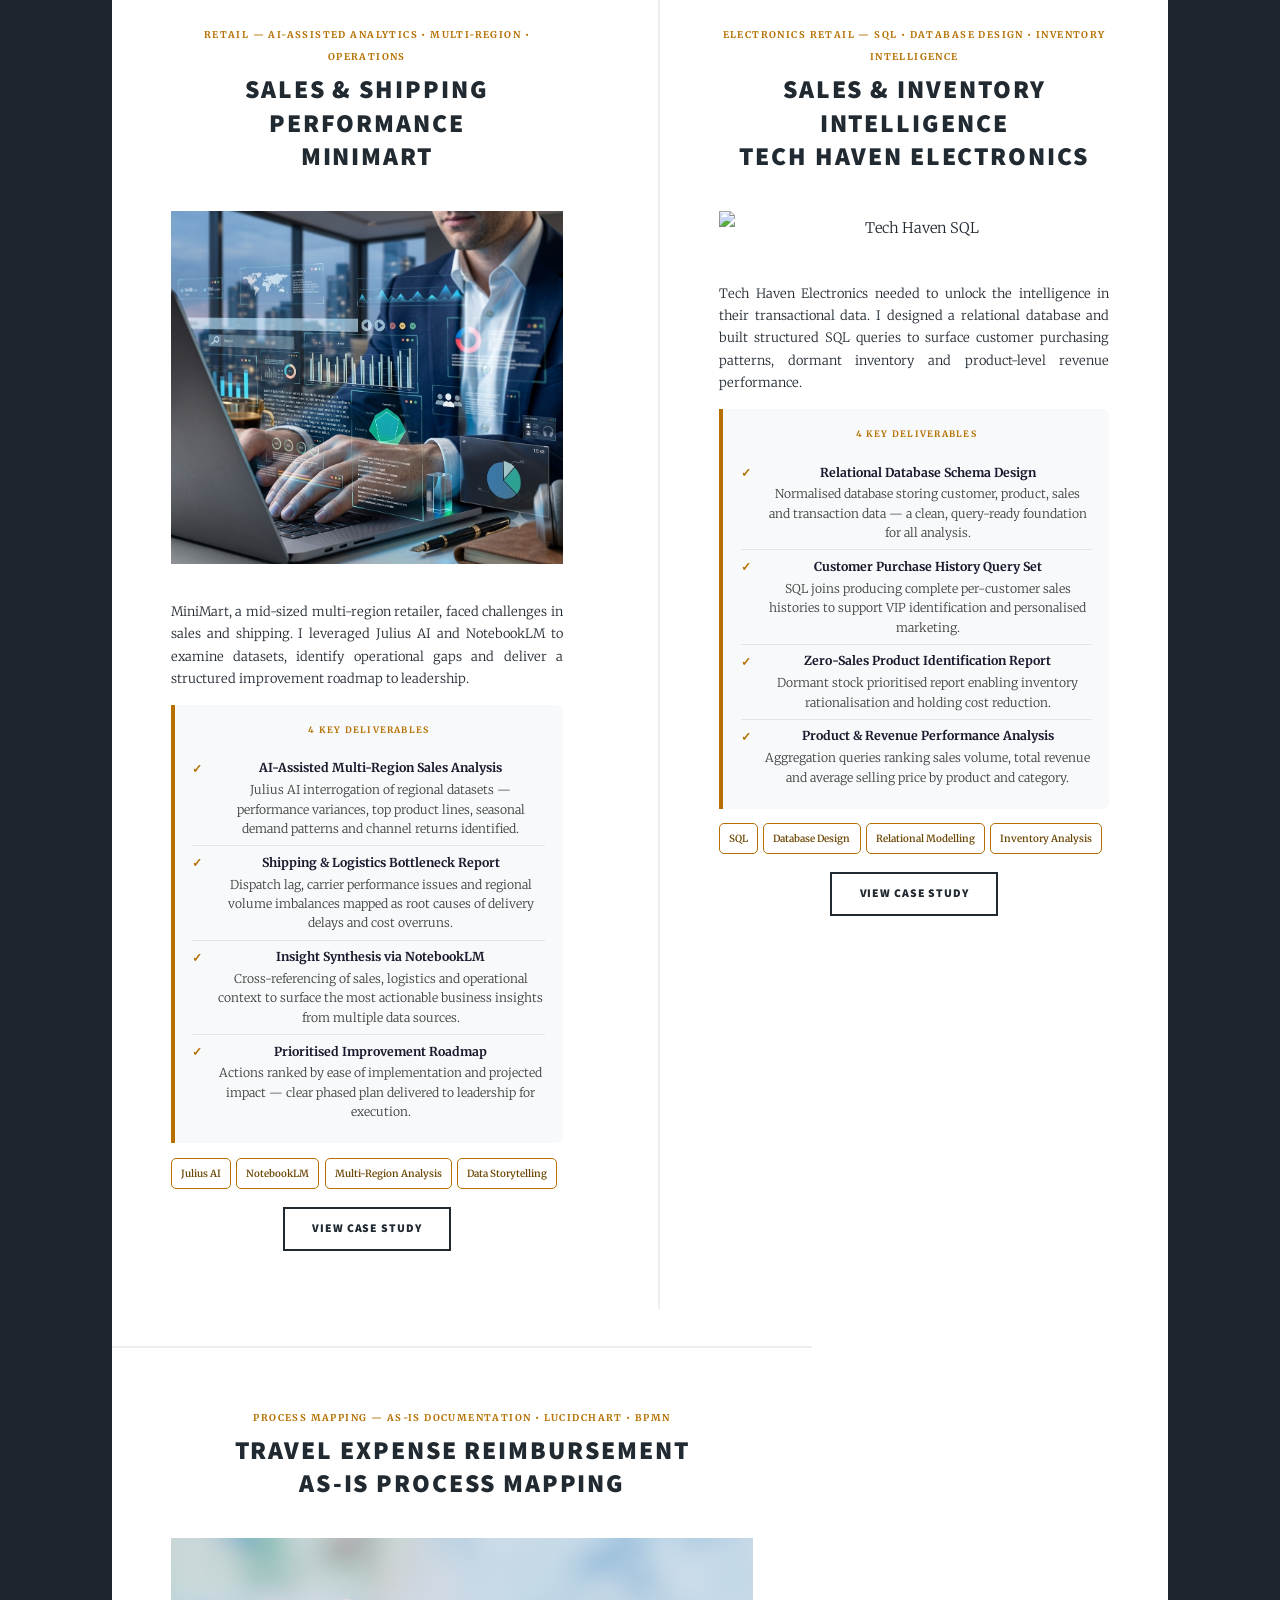
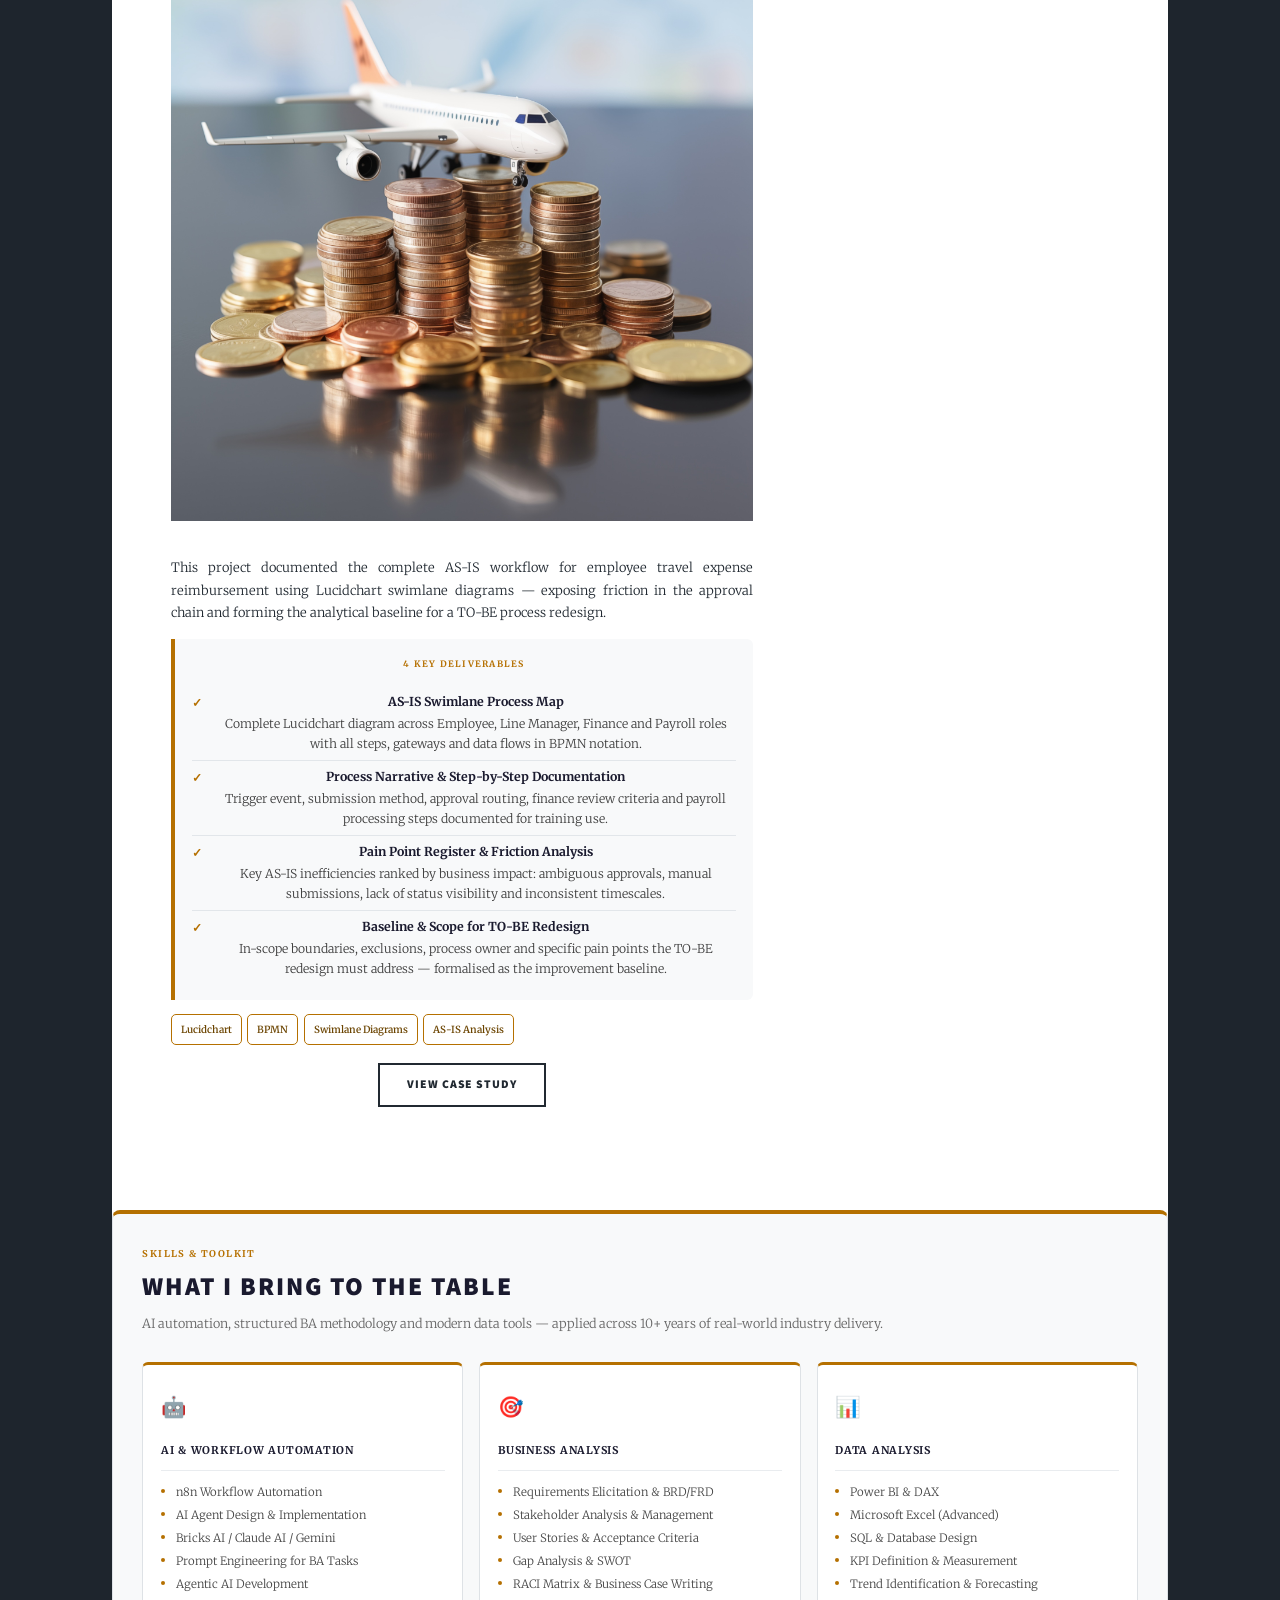
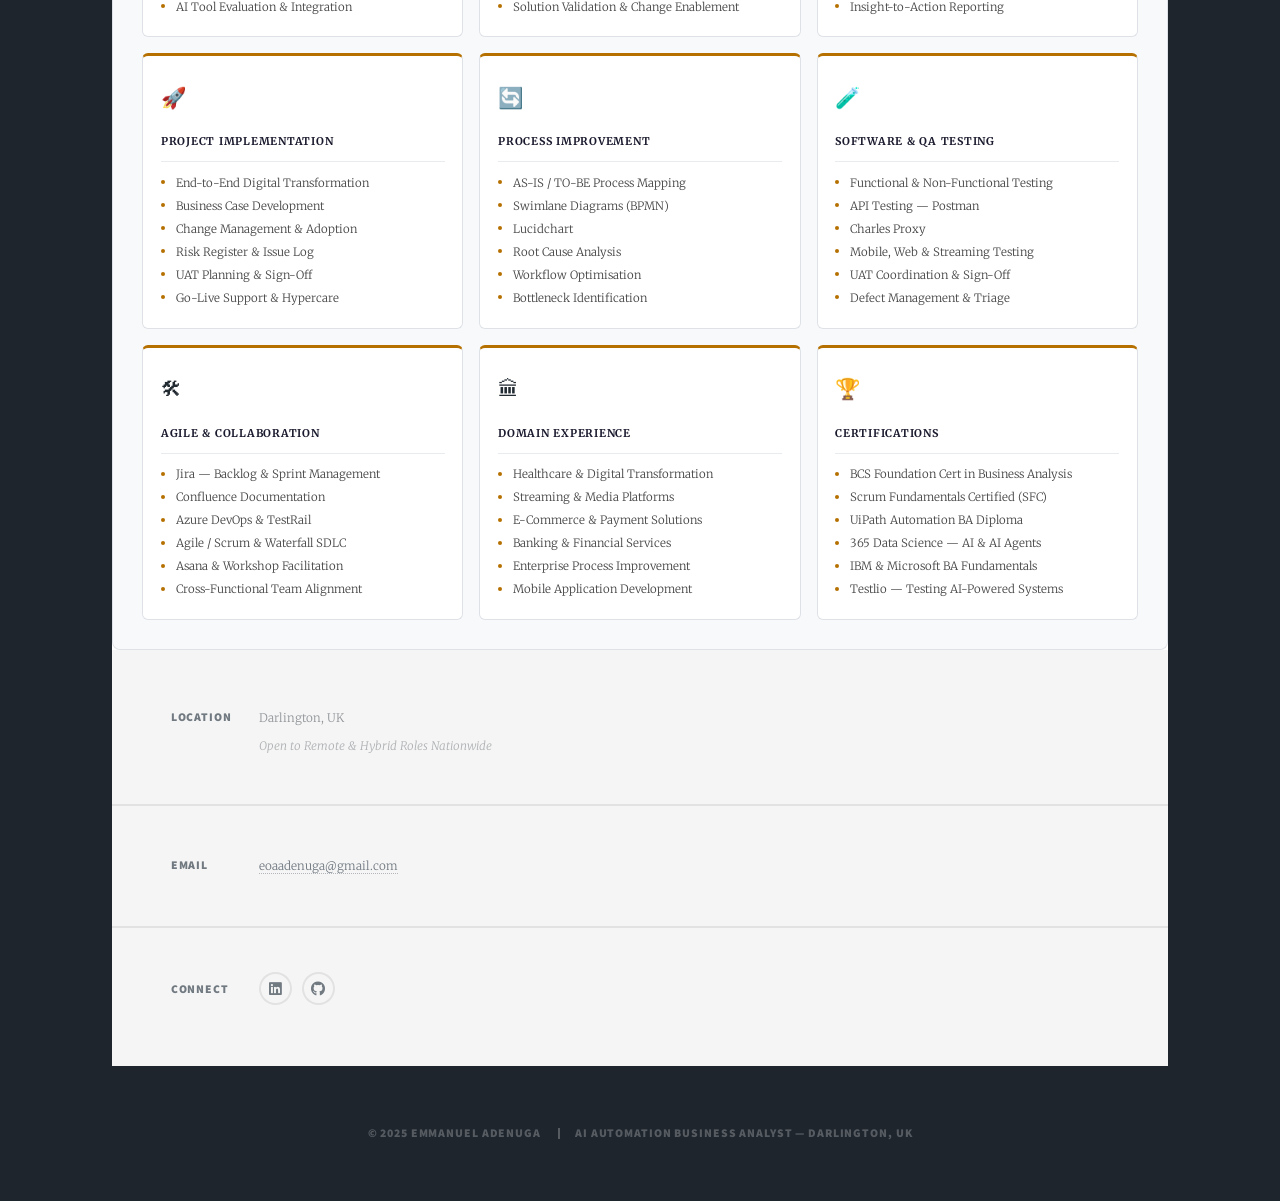
==== commit a52b2273: "Update index.html" ====
--- a/index.html
+++ b/index.html
@@ -106,47 +106,6 @@
     .ea-ach-text { font-size: 0.79rem !important; color: #3d3d3d !important; line-height: 1.55 !important; }
     .ea-ach-text strong { color: #1a1a2e !important; font-weight: 700 !important; }
 
-    /* ── EXPERIENCE TIMELINE ────────────────────────────────── */
-    .ea-exp-list { display: flex !important; flex-direction: column !important; gap: 1.1rem !important; }
-    .ea-exp-card {
-      background: #fff !important; border: 1px solid #dee2e6 !important;
-      border-radius: 8px !important; padding: 1.3rem 1.5rem !important;
-      border-left: 4px solid #b57000 !important;
-    }
-    .ea-exp-header { margin-bottom: 0.7rem !important; }
-    .ea-exp-title {
-      font-size: 0.95rem !important; font-weight: 700 !important;
-      color: #1a1a2e !important; display: block !important; margin-bottom: 0.2rem !important;
-    }
-    .ea-exp-company {
-      font-size: 0.8rem !important; font-weight: 600 !important;
-      color: #b57000 !important; display: block !important; margin-bottom: 0.15rem !important;
-    }
-    .ea-exp-meta {
-      font-size: 0.75rem !important; color: #777 !important;
-      display: block !important; margin-bottom: 0.6rem !important;
-    }
-    .ea-exp-project {
-      font-size: 0.78rem !important; font-weight: 600 !important;
-      color: #444 !important; font-style: italic !important;
-      margin-bottom: 0.6rem !important; display: block !important;
-    }
-    .ea-exp-ul {
-      list-style: none !important; margin: 0 !important; padding: 0 !important;
-    }
-    .ea-exp-ul li {
-      font-size: 0.8rem !important; color: #3d3d3d !important;
-      line-height: 1.6 !important; padding: 0.22rem 0 0.22rem 1.3rem !important;
-      position: relative !important; margin: 0 !important;
-      border-bottom: 1px solid #f0f0f0 !important;
-    }
-    .ea-exp-ul li:last-child { border-bottom: none !important; }
-    .ea-exp-ul li::before {
-      content: '▸' !important; color: #b57000 !important;
-      font-size: 0.7rem !important; position: absolute !important;
-      left: 0 !important; top: 0.3rem !important;
-    }
-    .ea-exp-ul li strong { color: #1a1a2e !important; font-weight: 700 !important; }
 
     /* ── SECTORS ────────────────────────────────────────────── */
     .ea-sectors {
@@ -196,36 +155,6 @@
       line-height: 1.55 !important; display: block !important;
     }
 
-    /* ── CERTIFICATIONS ─────────────────────────────────────── */
-    .ea-cert-grid {
-      display: grid !important; grid-template-columns: repeat(2, 1fr) !important; gap: 0.7rem !important;
-    }
-    .ea-cert-item {
-      background: #fff !important; border: 1px solid #dee2e6 !important;
-      border-radius: 6px !important; padding: 0.7rem 0.9rem !important;
-      display: flex !important; gap: 0.6rem !important; align-items: flex-start !important;
-    }
-    .ea-cert-icon { font-size: 1rem !important; flex-shrink: 0 !important; }
-    .ea-cert-name {
-      font-size: 0.77rem !important; font-weight: 700 !important;
-      color: #1a1a2e !important; display: block !important; margin-bottom: 0.15rem !important;
-    }
-    .ea-cert-issuer { font-size: 0.7rem !important; color: #777 !important; display: block !important; }
-
-    /* ── EDUCATION ──────────────────────────────────────────── */
-    .ea-edu-grid {
-      display: grid !important; grid-template-columns: repeat(2, 1fr) !important; gap: 1rem !important;
-    }
-    .ea-edu-card {
-      background: #fff !important; border: 1px solid #dee2e6 !important;
-      border-top: 3px solid #b57000 !important; border-radius: 6px !important;
-      padding: 1rem 1.1rem !important;
-    }
-    .ea-edu-degree {
-      font-size: 0.85rem !important; font-weight: 700 !important;
-      color: #1a1a2e !important; display: block !important; margin-bottom: 0.3rem !important;
-    }
-    .ea-edu-school { font-size: 0.78rem !important; color: #b57000 !important; font-weight: 600 !important; display: block !important; }
 
     /* ── DELIVERABLES ───────────────────────────────────────── */
     .ea-del {
@@ -321,8 +250,6 @@
       .ea-comp-grid { grid-template-columns: repeat(2,1fr) !important; }
       .ea-sk-grid   { grid-template-columns: repeat(2,1fr) !important; }
       .ea-ach-grid  { grid-template-columns: 1fr !important; }
-      .ea-cert-grid { grid-template-columns: 1fr !important; }
-      .ea-edu-grid  { grid-template-columns: 1fr !important; }
     }
     @media screen and (max-width: 736px) {
       .ea-panel { padding: 1.3rem !important; }
@@ -517,167 +444,6 @@
             </div>
           </div>
 
-          <!-- Work Experience -->
-          <div class="ea-panel">
-            <span class="ea-eyebrow">Work Experience</span>
-            <div class="ea-exp-list">
-
-              <div class="ea-exp-card">
-                <div class="ea-exp-header">
-                  <span class="ea-exp-title">Senior IT Consultant — AI Automation &amp; Mobile Apps Implementation</span>
-                  <span class="ea-exp-company">Infosys &middot; Full-time</span>
-                  <span class="ea-exp-meta">May 2026 &ndash; Present &middot; London, On-site</span>
-                </div>
-                <ul class="ea-exp-ul">
-                  <li>Delivering AI workflow automation and mobile application implementation at enterprise scale using n8n and AI agents</li>
-                  <li>Designing intelligent systems to optimise business operations and digital delivery pipelines</li>
-                </ul>
-              </div>
-
-              <div class="ea-exp-card">
-                <div class="ea-exp-header">
-                  <span class="ea-exp-title">IT Consultant &amp; Technology Lead</span>
-                  <span class="ea-exp-company">Infosys (via OneAPPS Consulting) &middot; Contract</span>
-                  <span class="ea-exp-meta">Oct 2024 &ndash; Apr 2026 &middot; 1 yr 7 mos &middot; London</span>
-                  <span class="ea-exp-project">Project: Optimisation of Technology Device Lab Processes &amp; Operational Efficiency</span>
-                </div>
-                <ul class="ea-exp-ul">
-                  <li>Gathered and analysed requirements from Engineering Manager, developers, testers and product teams to configure Google Pixel devices, ensuring <strong>100% readiness</strong> for testing and development cycles</li>
-                  <li>Created structured documentation (device guides, troubleshooting steps, inventory procedures), reducing recurring queries and downtime by <strong>35%</strong></li>
-                  <li>Streamlined asset management through systematic inventory tracking and audits, reducing lost/untracked devices by <strong>40%</strong></li>
-                  <li>Implemented process improvements that shortened device turnaround time for testing by <strong>25%</strong></li>
-                  <li>Administered Linux servers and managed user accounts, ensuring secure and uninterrupted stakeholder access</li>
-                  <li>Analysed device performance data and usage trends, improving resource utilisation rates by <strong>15%</strong></li>
-                </ul>
-              </div>
-
-              <div class="ea-exp-card">
-                <div class="ea-exp-header">
-                  <span class="ea-exp-title">Independent Contractor &amp; Freelance Business Analyst</span>
-                  <span class="ea-exp-company">Toucan Technology</span>
-                  <span class="ea-exp-meta">Aug 2024 &ndash; Oct 2024 &middot; 3 mos</span>
-                  <span class="ea-exp-project">Project: Hospital Operations Improvement — Digital Transformation</span>
-                </div>
-                <ul class="ea-exp-ul">
-                  <li>Conducted stakeholder interviews; produced Stakeholder Matrix and RACI Chart — increased stakeholder satisfaction by <strong>35%</strong> by capturing 25+ requirements in a detailed BRD</li>
-                  <li>Achieved a <strong>25% reduction in operational inefficiencies</strong> by designing and validating new processes and supporting implementation of a central case management platform</li>
-                  <li>Accelerated system adoption by <strong>50%</strong> through a structured change management plan including training and resistance management</li>
-                  <li>Executed end-to-end regression testing including checkout and payment workflows; logged and triaged defects with development teams</li>
-                </ul>
-              </div>
-
-              <div class="ea-exp-card">
-                <div class="ea-exp-header">
-                  <span class="ea-exp-title">Business Analyst</span>
-                  <span class="ea-exp-company">University of East Anglia &middot; Contract</span>
-                  <span class="ea-exp-meta">Oct 2023 &ndash; Jul 2024 &middot; 10 mos</span>
-                  <span class="ea-exp-project">Project: Procurement &amp; Implementation of a Web-Based Digital Rewards Platform</span>
-                </div>
-                <ul class="ea-exp-ul">
-                  <li>Developed detailed business cases with cost-benefit analyses that secured executive project approval</li>
-                  <li>Conducted AS-IS and TO-BE process mapping, reducing reward processing times by <strong>10%</strong></li>
-                  <li>Used Power BI to analyse staff engagement and performance trends for senior leadership</li>
-                  <li>Decomposed requirements into user stories and acceptance criteria, improving sprint efficiency by <strong>20%</strong></li>
-                  <li>Managed the tender process ensuring <strong>95% accuracy</strong> in vendor selection and contract compliance</li>
-                  <li>Delivered UAT achieving a <strong>98% acceptance rate</strong>; designed training for 30+ staff, improving adoption by <strong>40%</strong></li>
-                </ul>
-              </div>
-
-              <div class="ea-exp-card">
-                <div class="ea-exp-header">
-                  <span class="ea-exp-title">Independent Contractor &amp; Freelance Test Analyst</span>
-                  <span class="ea-exp-company">Testlio</span>
-                  <span class="ea-exp-meta">Jun 2023 &ndash; Sep 2023 &middot; 4 mos</span>
-                  <span class="ea-exp-project">Project: Implementation of an Online Buy Now Pay Later Platform</span>
-                </div>
-                <ul class="ea-exp-ul">
-                  <li>Led design and development of a BNPL platform offering diverse finance options for seamless online shopping</li>
-                  <li>Built Power BI reporting system to track customer purchasing trends and drive business decisions</li>
-                  <li>Automated key workflows using Power Automate, reducing manual efforts by <strong>30%</strong></li>
-                  <li>Translated business requirements into technical specifications including user stories and acceptance criteria</li>
-                </ul>
-              </div>
-
-              <div class="ea-exp-card">
-                <div class="ea-exp-header">
-                  <span class="ea-exp-title">Tester &amp; QA Release Lead</span>
-                  <span class="ea-exp-company">Sky &middot; Contract</span>
-                  <span class="ea-exp-meta">Feb 2020 &ndash; Jun 2023 &middot; 3 yrs 5 mos &middot; London</span>
-                  <span class="ea-exp-project">Project: Implementation of NOW Application on Apple TV &amp; Roku Devices</span>
-                </div>
-                <ul class="ea-exp-ul">
-                  <li>Gathered and analysed requirements for NOW streaming applications on AppleTV and Roku, improving workflow speed by <strong>15%</strong></li>
-                  <li>Developed Power BI dashboards to analyse streaming trends and customer usage patterns</li>
-                  <li>Executed Functional, Exploratory, Regression and Sanity testing, resolving pre-certification issues</li>
-                  <li>Enhanced the streaming experience for over <strong>750,000 NOW customers</strong> across Europe</li>
-                  <li>Represented the team in release train review and go/no-go meetings</li>
-                </ul>
-              </div>
-
-              <div class="ea-exp-card">
-                <div class="ea-exp-header">
-                  <span class="ea-exp-title">Business Analyst &amp; Test Lead</span>
-                  <span class="ea-exp-company">Applause (uTest) &middot; Freelance</span>
-                  <span class="ea-exp-meta">May 2019 &ndash; Jan 2020 &middot; 9 mos</span>
-                  <span class="ea-exp-project">Project: Food Ordering Application on Android and iOS</span>
-                </div>
-                <ul class="ea-exp-ul">
-                  <li>Gathered requirements and conducted end-to-end testing of purchase flows and payment processes</li>
-                  <li>Used Confluence and Jira for documentation and defect tracking; delivered the project ahead of deadline</li>
-                </ul>
-              </div>
-
-              <div class="ea-exp-card">
-                <div class="ea-exp-header">
-                  <span class="ea-exp-title">Business Analyst &amp; QA</span>
-                  <span class="ea-exp-company">ELANT Technology Ltd</span>
-                  <span class="ea-exp-meta">Sep 2015 &ndash; Apr 2019 &middot; 3 yrs 8 mos</span>
-                  <span class="ea-exp-project">Project: Web Portal Revamp for a Financial Institution</span>
-                </div>
-                <ul class="ea-exp-ul">
-                  <li>Delivered business analysis and QA on a major web portal revamp project for a financial services client</li>
-                  <li>Applied Agile and Waterfall methodologies across full project lifecycle delivery</li>
-                </ul>
-              </div>
-
-            </div>
-          </div>
-
-          <!-- Education -->
-          <div class="ea-panel">
-            <span class="ea-eyebrow">Education</span>
-            <div class="ea-edu-grid">
-              <div class="ea-edu-card">
-                <span class="ea-edu-degree">Bachelor of Engineering — Electrical &amp; Electronics Engineering</span>
-                <span class="ea-edu-school">University of Sunderland</span>
-              </div>
-              <div class="ea-edu-card">
-                <span class="ea-edu-degree">Master of Business Administration (MBA)</span>
-                <span class="ea-edu-school">Lagos State University</span>
-              </div>
-            </div>
-          </div>
-
-          <!-- Certifications -->
-          <div class="ea-panel">
-            <span class="ea-eyebrow">Licences &amp; Certifications</span>
-            <div class="ea-cert-grid">
-              <div class="ea-cert-item"><span class="ea-cert-icon">&#127942;</span><div><span class="ea-cert-name">BCS / ISEB Foundation Certificate in Business Analysis</span><span class="ea-cert-issuer">BCS — The Chartered Institute for IT &middot; 2015</span></div></div>
-              <div class="ea-cert-item"><span class="ea-cert-icon">&#127942;</span><div><span class="ea-cert-name">Scrum Fundamentals Certified (SFC)</span><span class="ea-cert-issuer">SCRUMStudy &middot; 2023</span></div></div>
-              <div class="ea-cert-item"><span class="ea-cert-icon">&#127942;</span><div><span class="ea-cert-name">Automation Business Analysis Fundamentals Diploma</span><span class="ea-cert-issuer">UiPath &middot; 2023</span></div></div>
-              <div class="ea-cert-item"><span class="ea-cert-icon">&#127942;</span><div><span class="ea-cert-name">IBM Introduction to Business Analysis</span><span class="ea-cert-issuer">Coursera / IBM &middot; 2025</span></div></div>
-              <div class="ea-cert-item"><span class="ea-cert-icon">&#127942;</span><div><span class="ea-cert-name">Microsoft Business Analysis Fundamentals</span><span class="ea-cert-issuer">Coursera / Microsoft &middot; 2025</span></div></div>
-              <div class="ea-cert-item"><span class="ea-cert-icon">&#127942;</span><div><span class="ea-cert-name">Business Analysis &amp; Process Management</span><span class="ea-cert-issuer">Coursera Project Network &middot; 2025</span></div></div>
-              <div class="ea-cert-item"><span class="ea-cert-icon">&#127942;</span><div><span class="ea-cert-name">Project Management Foundations: Requirements</span><span class="ea-cert-issuer">LinkedIn Learning &middot; 2025</span></div></div>
-              <div class="ea-cert-item"><span class="ea-cert-icon">&#127942;</span><div><span class="ea-cert-name">Leveraging AI for Governance, Risk &amp; Compliance</span><span class="ea-cert-issuer">LinkedIn Learning &middot; 2025</span></div></div>
-              <div class="ea-cert-item"><span class="ea-cert-icon">&#127942;</span><div><span class="ea-cert-name">What Is Business Analysis?</span><span class="ea-cert-issuer">LinkedIn Learning &middot; 2025</span></div></div>
-              <div class="ea-cert-item"><span class="ea-cert-icon">&#127942;</span><div><span class="ea-cert-name">ChatGPT for SQL Beginners</span><span class="ea-cert-issuer">365 Data Science &middot; 2025</span></div></div>
-              <div class="ea-cert-item"><span class="ea-cert-icon">&#127942;</span><div><span class="ea-cert-name">Introduction to AI</span><span class="ea-cert-issuer">365 Data Science &middot; 2026</span></div></div>
-              <div class="ea-cert-item"><span class="ea-cert-icon">&#127942;</span><div><span class="ea-cert-name">Intro to AI Agents and Agentic AI</span><span class="ea-cert-issuer">365 Data Science &middot; 2026</span></div></div>
-              <div class="ea-cert-item"><span class="ea-cert-icon">&#127942;</span><div><span class="ea-cert-name">Introduction to Testing AI-Powered Systems</span><span class="ea-cert-issuer">Testlio &middot; 2026</span></div></div>
-              <div class="ea-cert-item"><span class="ea-cert-icon">&#127942;</span><div><span class="ea-cert-name">Forage Academy — Data Labeling Job Simulation</span><span class="ea-cert-issuer">Forage &middot; 2026</span></div></div>
-            </div>
-          </div>
 
           <!-- Disclaimer -->
           <div class="ea-disc">
@@ -688,39 +454,67 @@
 
 
         <!-- ════════════════════════════════════════════════════
-             PROJECT 1 — UNILEVER (FEATURED)
+             FEATURED PROJECT — AI DATA ANALYST AGENT
         ════════════════════════════════════════════════════ -->
         <article class="post featured">
           <header class="major">
-            <span class="ea-eyebrow">Featured Project &mdash; FMCG &bull; Process Improvement &bull; Requirements Analysis</span>
-            <h2><a href="#">Online Canteen Ordering System<br />Unilever PLC</a></h2>
-            <p>Unilever's 1,500-employee UK office was losing an estimated <strong>35 minutes per employee per lunch break</strong> to canteen queues. I conducted a full BA engagement covering business case, stakeholder mapping, functional specifications and a RACI-governed project plan to design a digital ordering solution.</p>
+            <span class="ea-eyebrow">Featured Project &mdash; AI &amp; Workflow Automation &bull; n8n &bull; Conversational Analytics</span>
+            <h2><a href="#">AI Data Analyst Agent<br />Workflow Automation</a></h2>
+            <p>This workflow automates data analysis and reporting through an intelligent AI agent built in n8n. When a user sends a chat message, the system triggers an AI Data Analyst Agent that leverages a large language model, conversational memory, Google Sheets data access and Gmail integration to analyse data, answer questions, generate insights and communicate results automatically.</p>
           </header>
-          <a href="https://docs.google.com/presentation/d/1juuA6rW3yZ35jmI7QR97RT-dPHlLO51x/htmlpresent" class="image main" target="_blank" rel="noopener">
-            <img src="images/image1.jpg" alt="Unilever Online Canteen Ordering System" />
+          <a href="https://docs.google.com/presentation/d/1UN1CHdEXf2DG1EN5onqxRAs6l8lSRja_/edit?usp=sharing&ouid=105386340028746220579&rtpof=true&sd=true" class="image main" target="_blank" rel="noopener">
+            <img src="images/AI Workflow.png" alt="AI Workflow Automation Agent" />
           </a>
           <div class="ea-del">
             <span class="ea-del-label">4 Key Deliverables</span>
             <ul>
-              <li><strong>Business Case with ROI Projection</strong>£200k total investment with cost-benefit analysis across Years 0–6, Year 5 break-even identified and 45% food waste reduction projected as primary non-financial benefit.</li>
-              <li><strong>Stakeholder Analysis &amp; RACI Matrix</strong>12-stakeholder engagement register with Power/Interest quadrant mapping, paired with a 9-activity RACI matrix governing all project phases.</li>
-              <li><strong>Functional Requirements &amp; Use Case Diagram</strong>Front-end features for Employee and Canteen Staff user groups plus backend requirements: GDPR compliance, RBAC, inventory management and integration APIs.</li>
-              <li><strong>Options Analysis &amp; Risk Register</strong>Three-option evaluation (Do Nothing / Expand Canteen / Digital System), digital solution recommended, 9 risks documented with likelihood ratings and mitigations.</li>
+              <li><strong>Conversational Analytics Interface</strong>Built a chat-driven entry point allowing users to ask questions in plain English without requiring SQL or spreadsheet expertise.</li>
+              <li><strong>Context-Aware AI Agent</strong>Implemented conversational memory within the n8n workflow, enabling intelligent follow-up discussions and multi-turn analysis sessions.</li>
+              <li><strong>Real-Time Data Integration</strong>Connected the agent directly to Google Sheets for live retrieval of current business data without manual export or refresh steps.</li>
+              <li><strong>Automated Insight Delivery</strong>Configured Gmail integration so generated insights and reports are delivered automatically to stakeholders without manual intervention.</li>
             </ul>
           </div>
           <div class="ea-tools">
-            <span class="ea-tb">Jira</span><span class="ea-tb">Confluence</span><span class="ea-tb">SWOT Analysis</span>
-            <span class="ea-tb">RACI Matrix</span><span class="ea-tb">Use Case Diagrams</span>
-            <span class="ea-tb">Business Case</span><span class="ea-tb">Requirements Elicitation</span>
+            <span class="ea-tb">n8n</span><span class="ea-tb">AI Agents</span><span class="ea-tb">Google Sheets</span>
+            <span class="ea-tb">Gmail Integration</span><span class="ea-tb">Workflow Automation</span><span class="ea-tb">Conversational Analytics</span>
           </div>
           <ul class="actions special">
-            <li><a href="https://docs.google.com/presentation/d/1juuA6rW3yZ35jmI7QR97RT-dPHlLO51x/htmlpresent" class="button large" target="_blank" rel="noopener">View Full Case Study</a></li>
+            <li><a href="https://docs.google.com/presentation/d/1UN1CHdEXf2DG1EN5onqxRAs6l8lSRja_/edit?usp=sharing&ouid=105386340028746220579&rtpof=true&sd=true" class="button large" target="_blank" rel="noopener">View Full Case Study</a></li>
           </ul>
         </article>
 
 
         <!-- ── PROJECT GRID ──────────────────────────────── -->
         <section class="posts">
+
+          <!-- PROJECT — UNILEVER -->
+          <article>
+            <header>
+              <span class="ea-eyebrow">FMCG &mdash; Process Improvement &bull; Requirements Analysis</span>
+              <h2><a href="#">Online Canteen Ordering System<br />Unilever PLC</a></h2>
+            </header>
+            <a href="https://docs.google.com/presentation/d/1juuA6rW3yZ35jmI7QR97RT-dPHlLO51x/htmlpresent" class="image fit" target="_blank" rel="noopener">
+              <img src="images/image1.jpg" alt="Unilever Online Canteen Ordering System" />
+            </a>
+            <p>Unilever's 1,500-employee UK office was losing an estimated <strong>35 minutes per employee per lunch break</strong> to canteen queues. I conducted a full BA engagement covering business case, stakeholder mapping, functional specifications and a RACI-governed project plan to design a digital ordering solution.</p>
+            <div class="ea-del">
+              <span class="ea-del-label">4 Key Deliverables</span>
+              <ul>
+                <li><strong>Business Case with ROI Projection</strong>£200k total investment with cost-benefit analysis across Years 0–6, Year 5 break-even identified and 45% food waste reduction projected as primary non-financial benefit.</li>
+                <li><strong>Stakeholder Analysis &amp; RACI Matrix</strong>12-stakeholder engagement register with Power/Interest quadrant mapping, paired with a 9-activity RACI matrix governing all project phases.</li>
+                <li><strong>Functional Requirements &amp; Use Case Diagram</strong>Front-end features for Employee and Canteen Staff user groups plus backend requirements: GDPR compliance, RBAC, inventory management and integration APIs.</li>
+                <li><strong>Options Analysis &amp; Risk Register</strong>Three-option evaluation (Do Nothing / Expand Canteen / Digital System), digital solution recommended, 9 risks documented with likelihood ratings and mitigations.</li>
+              </ul>
+            </div>
+            <div class="ea-tools">
+              <span class="ea-tb">Jira</span><span class="ea-tb">Confluence</span><span class="ea-tb">SWOT Analysis</span>
+              <span class="ea-tb">RACI Matrix</span><span class="ea-tb">Use Case Diagrams</span>
+              <span class="ea-tb">Business Case</span><span class="ea-tb">Requirements Elicitation</span>
+            </div>
+            <ul class="actions special">
+              <li><a href="https://docs.google.com/presentation/d/1juuA6rW3yZ35jmI7QR97RT-dPHlLO51x/htmlpresent" class="button" target="_blank" rel="noopener">View Case Study</a></li>
+            </ul>
+          </article>
 
           <!-- PROJECT 2 — BARNET HOSPITAL -->
           <article>
@@ -778,33 +572,6 @@
             </ul>
           </article>
 
-          <!-- PROJECT 3B — AI WORKFLOW AUTOMATION AGENT -->
-          <article>
-            <header>
-              <span class="ea-eyebrow">AI &amp; Workflow Automation &bull; n8n &bull; Conversational Analytics</span>
-              <h2><a href="#">AI Data Analyst Agent<br />Workflow Automation</a></h2>
-            </header>
-            <a href="https://docs.google.com/presentation/d/1UN1CHdEXf2DG1EN5onqxRAs6l8lSRja_/edit?usp=sharing&ouid=105386340028746220579&rtpof=true&sd=true" class="image fit" target="_blank" rel="noopener">
-              <img src="images/AI Workflow.png" alt="AI Workflow Automation Agent" />
-            </a>
-            <p>This workflow automates data analysis and reporting through an intelligent AI agent built in n8n. When a user sends a chat message, the system triggers an AI Data Analyst Agent that leverages a large language model, conversational memory, Google Sheets data access and Gmail integration to analyse data, answer questions, generate insights and communicate results automatically.</p>
-            <div class="ea-del">
-              <span class="ea-del-label">4 Key Deliverables</span>
-              <ul>
-                <li><strong>Conversational Analytics Interface</strong>Built a chat-driven entry point allowing users to ask questions in plain English without requiring SQL or spreadsheet expertise.</li>
-                <li><strong>Context-Aware AI Agent</strong>Implemented conversational memory within the n8n workflow, enabling intelligent follow-up discussions and multi-turn analysis sessions.</li>
-                <li><strong>Real-Time Data Integration</strong>Connected the agent directly to Google Sheets for live retrieval of current business data without manual export or refresh steps.</li>
-                <li><strong>Automated Insight Delivery</strong>Configured Gmail integration so generated insights and reports are delivered automatically to stakeholders without manual intervention.</li>
-              </ul>
-            </div>
-            <div class="ea-tools">
-              <span class="ea-tb">n8n</span><span class="ea-tb">AI Agents</span><span class="ea-tb">Google Sheets</span>
-              <span class="ea-tb">Gmail Integration</span><span class="ea-tb">Workflow Automation</span><span class="ea-tb">Conversational Analytics</span>
-            </div>
-            <ul class="actions special">
-              <li><a href="https://docs.google.com/presentation/d/1UN1CHdEXf2DG1EN5onqxRAs6l8lSRja_/edit?usp=sharing&ouid=105386340028746220579&rtpof=true&sd=true" class="button" target="_blank" rel="noopener">View Case Study</a></li>
-            </ul>
-          </article>
 
           <!-- PROJECT 4 — ABC RETAIL -->
           <article>
@@ -869,7 +636,7 @@
               <h2><a href="#">Sales &amp; Inventory Intelligence<br />Tech Haven Electronics</a></h2>
             </header>
             <a href="https://drive.google.com/file/d/1s3ZMPtKP44GCr2IomBSU6I4Tq1okRgHy/view?usp=drive_link" class="image fit" target="_blank" rel="noopener">
-              <img src="images/image 7.jpg" alt="Tech Haven SQL" />
+              <img src="images/Image 7.jpg" alt="Tech Haven SQL" />
             </a>
             <p>Tech Haven Electronics needed to unlock the intelligence in their transactional data. I designed a relational database and built structured SQL queries to surface customer purchasing patterns, dormant inventory and product-level revenue performance.</p>
             <div class="ea-del">
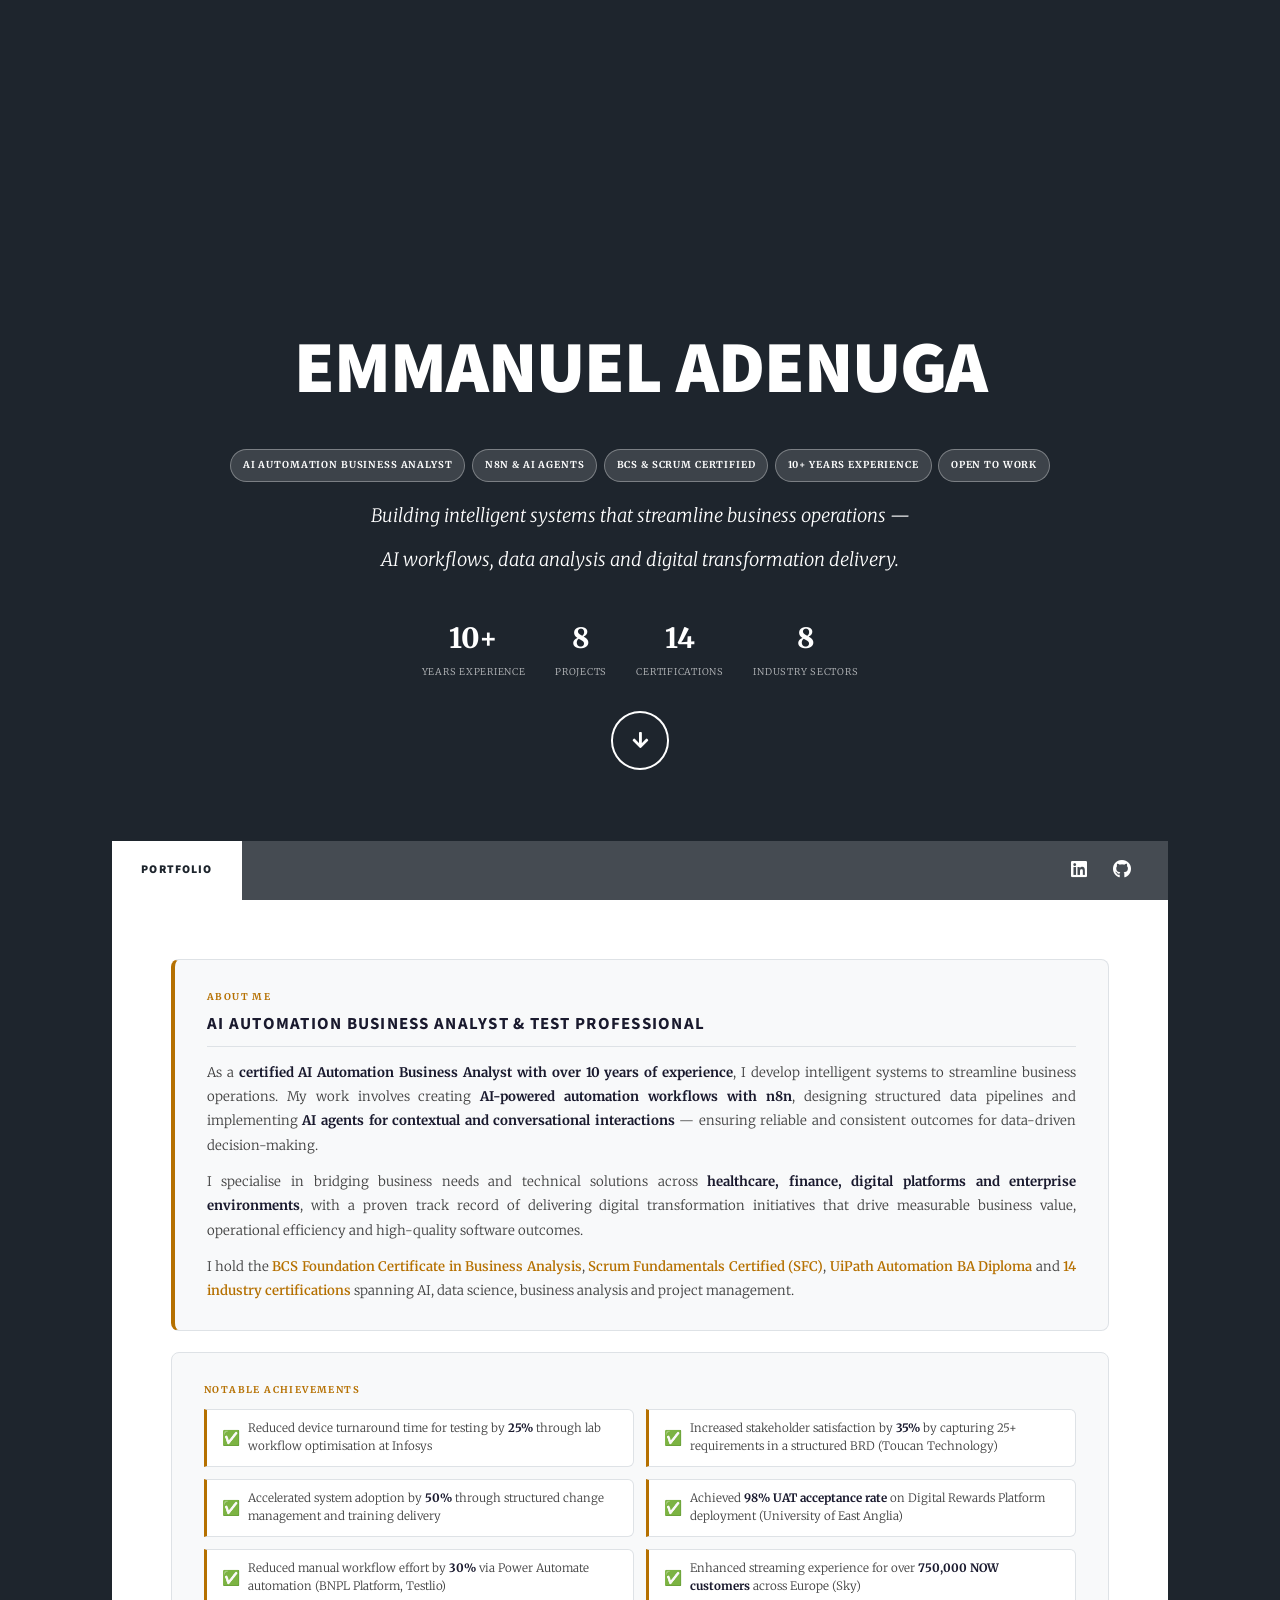
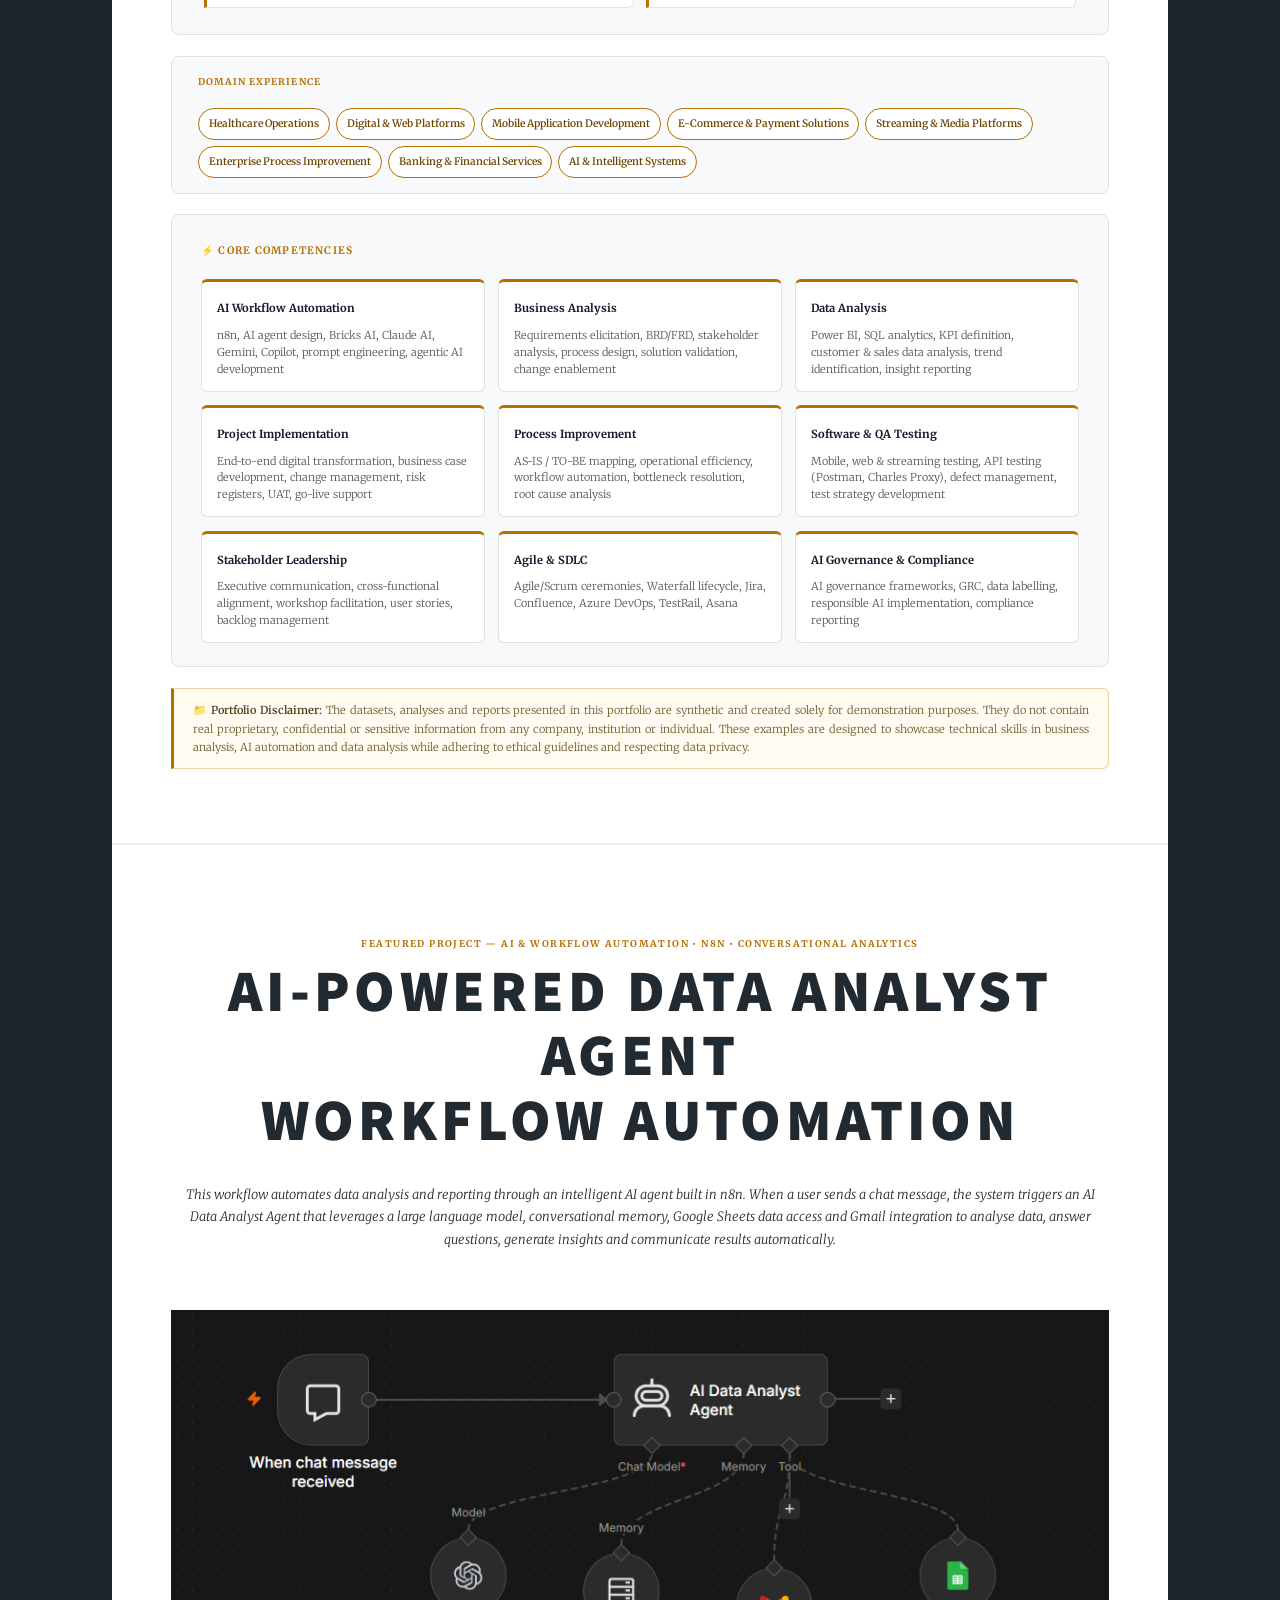
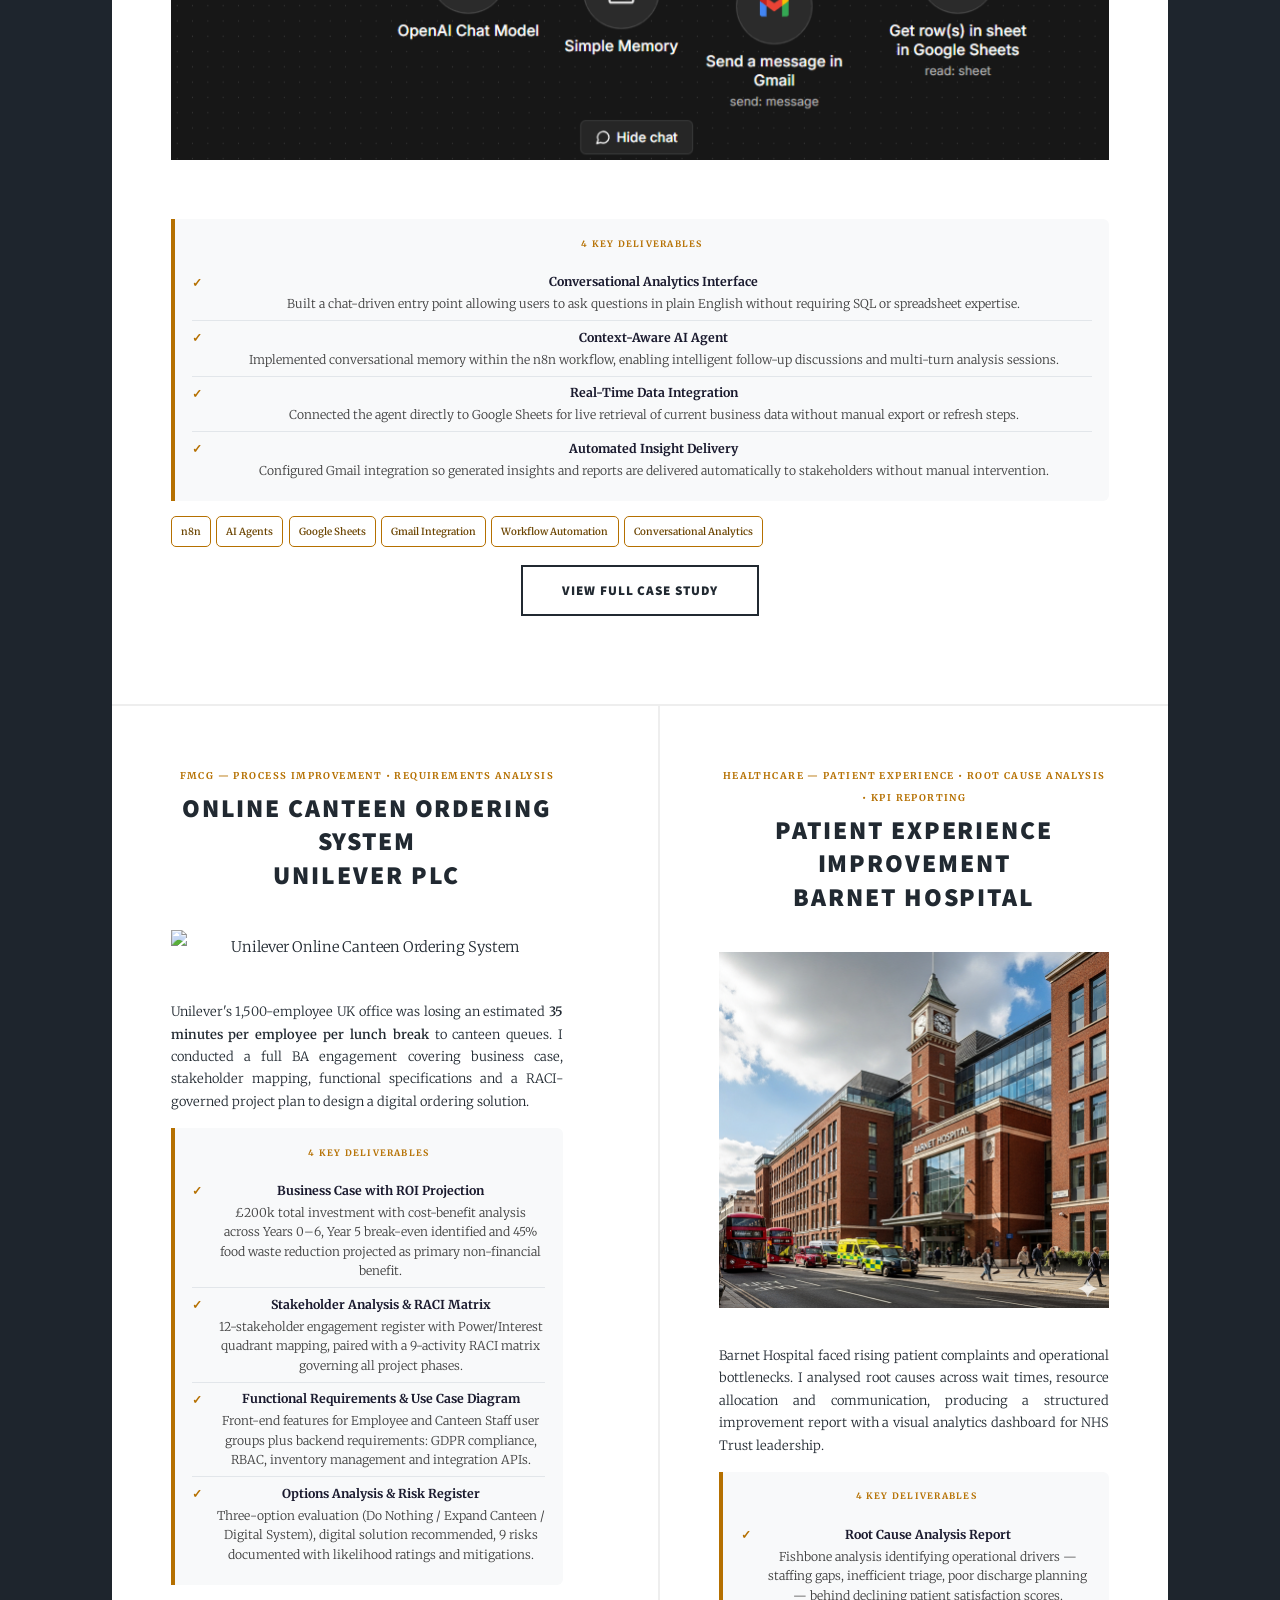
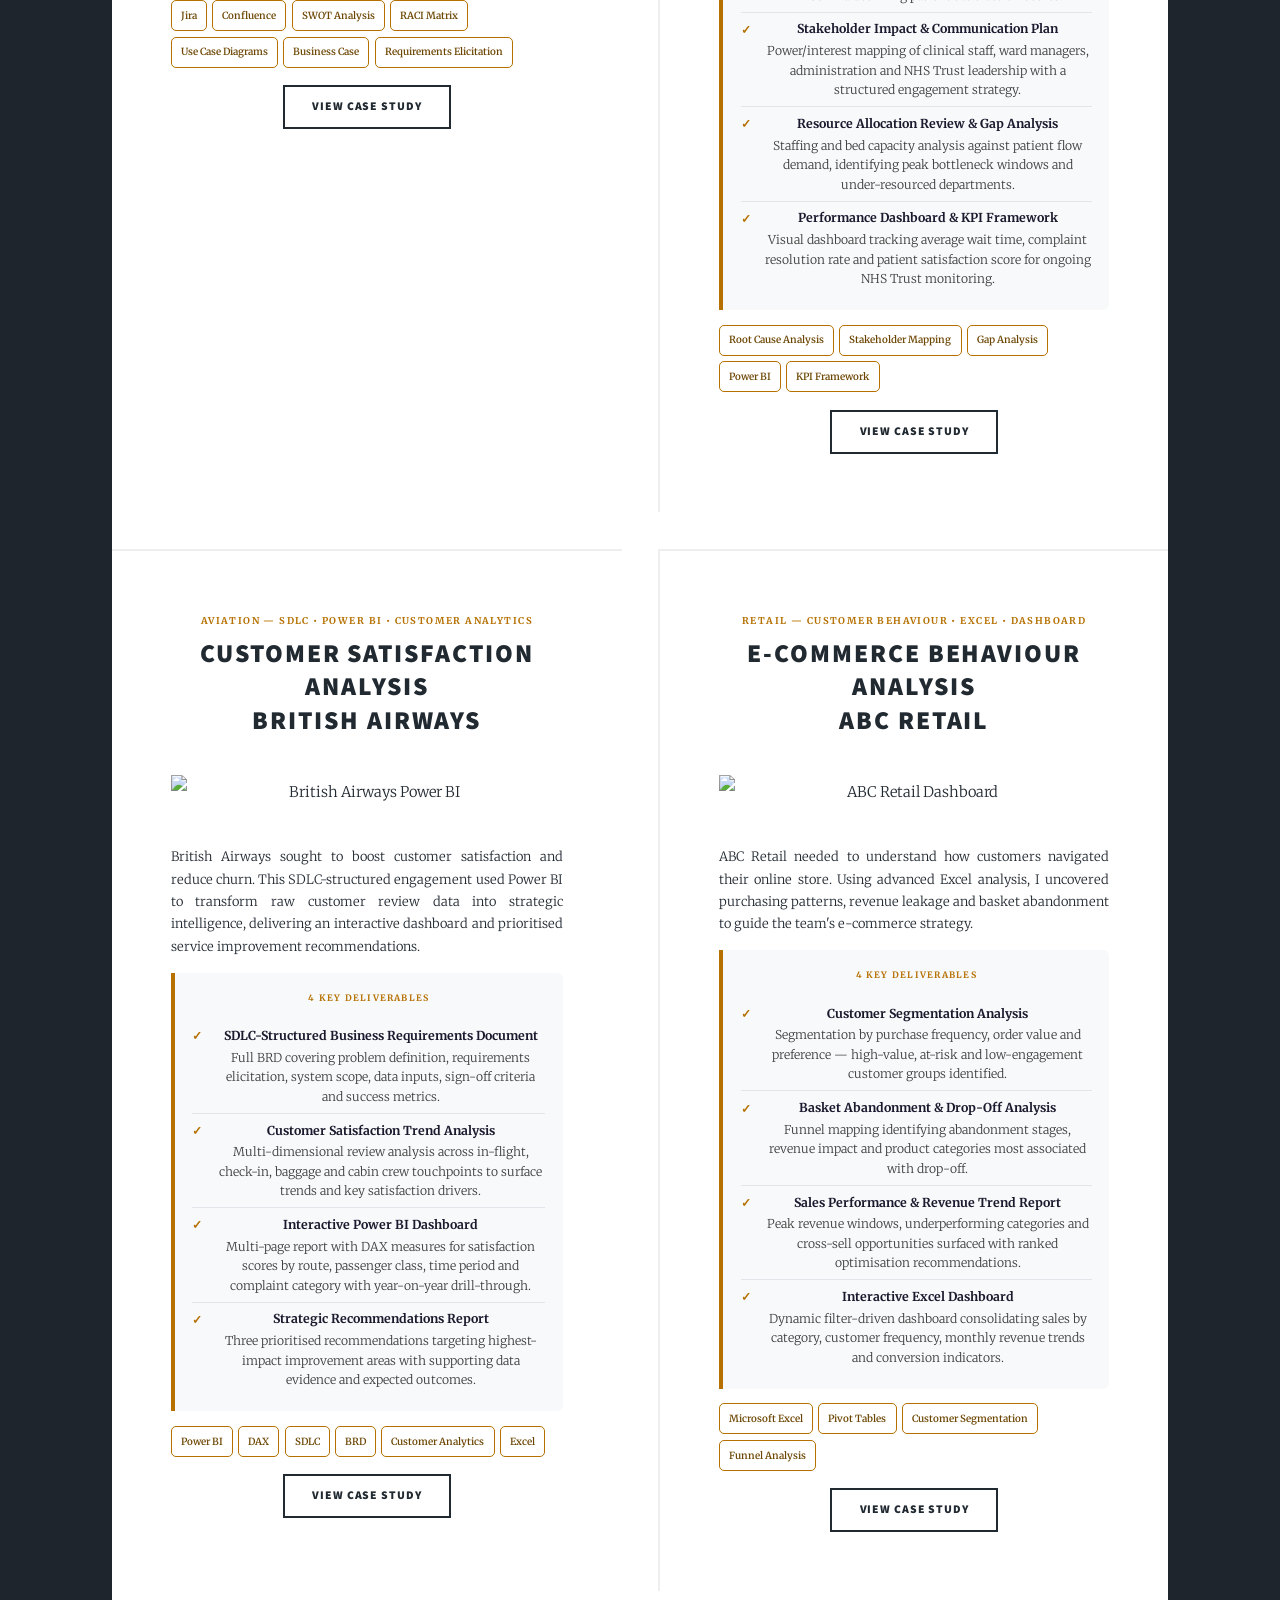
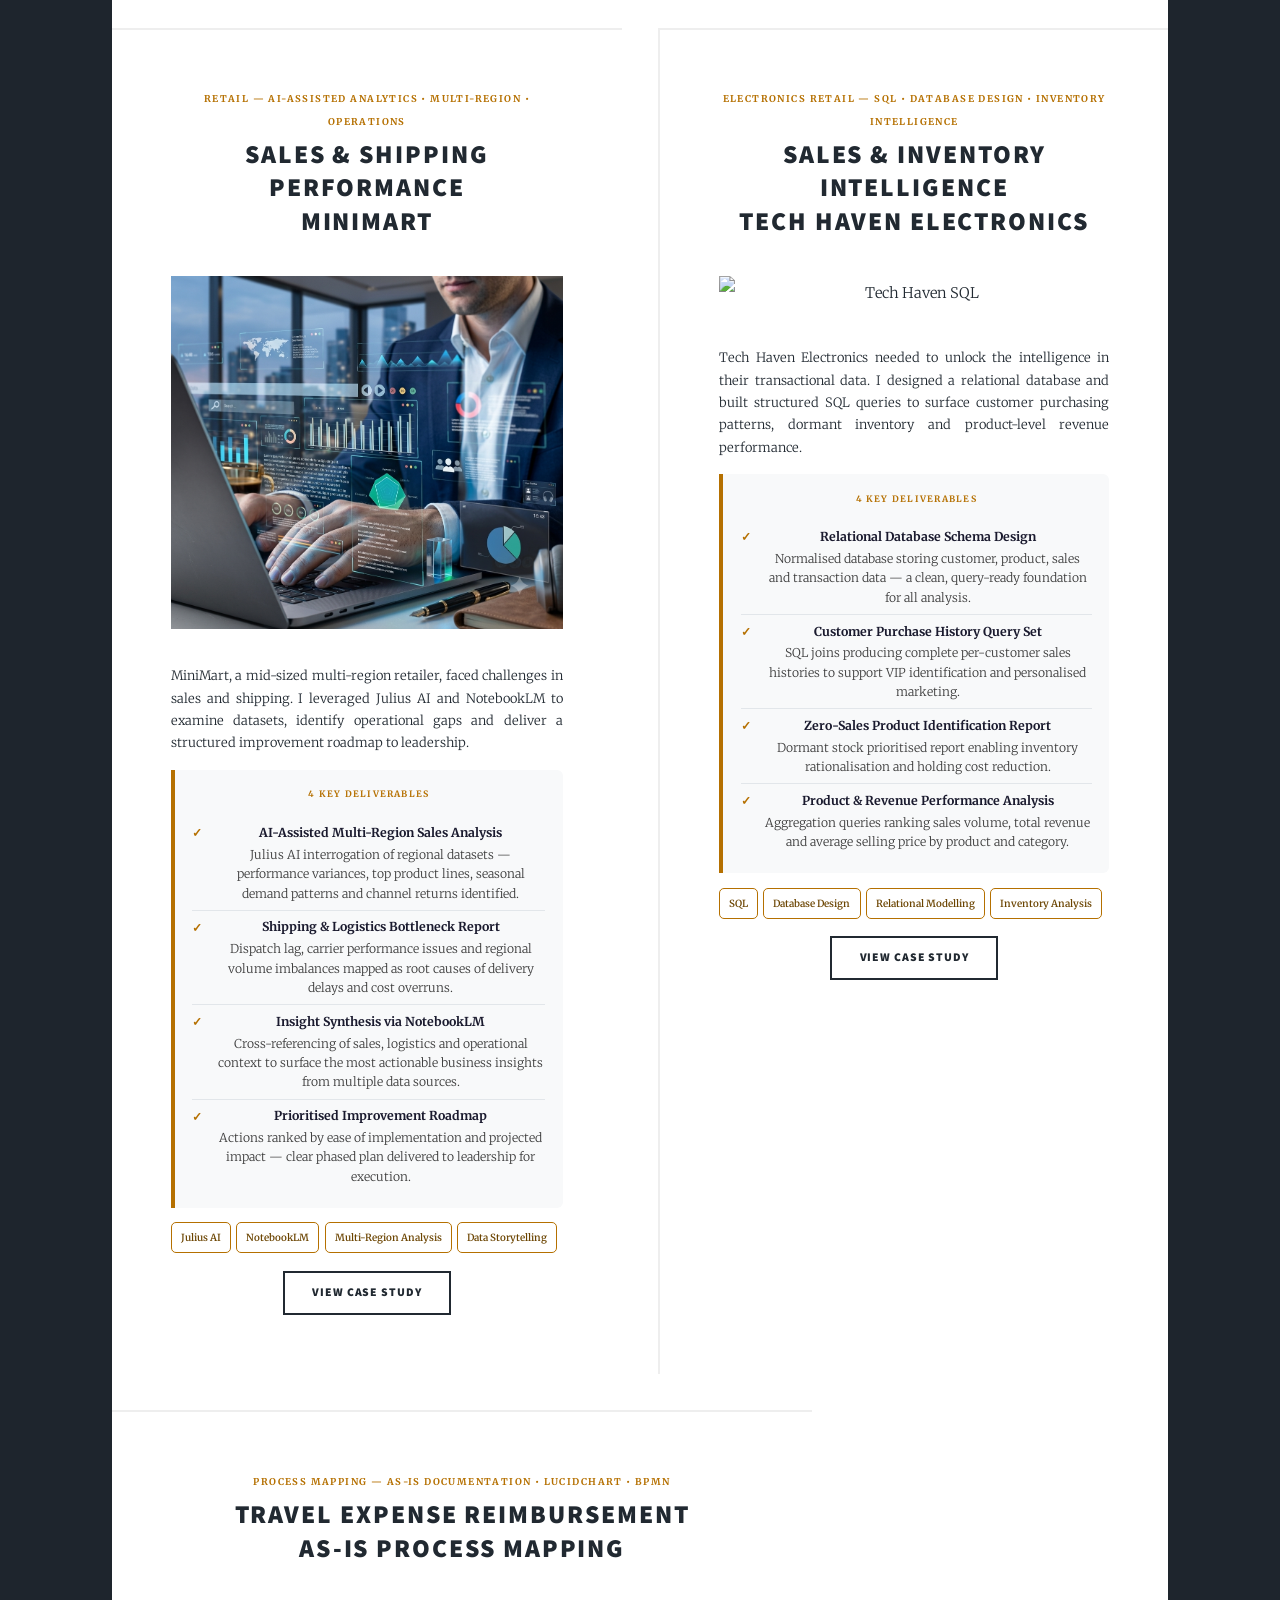
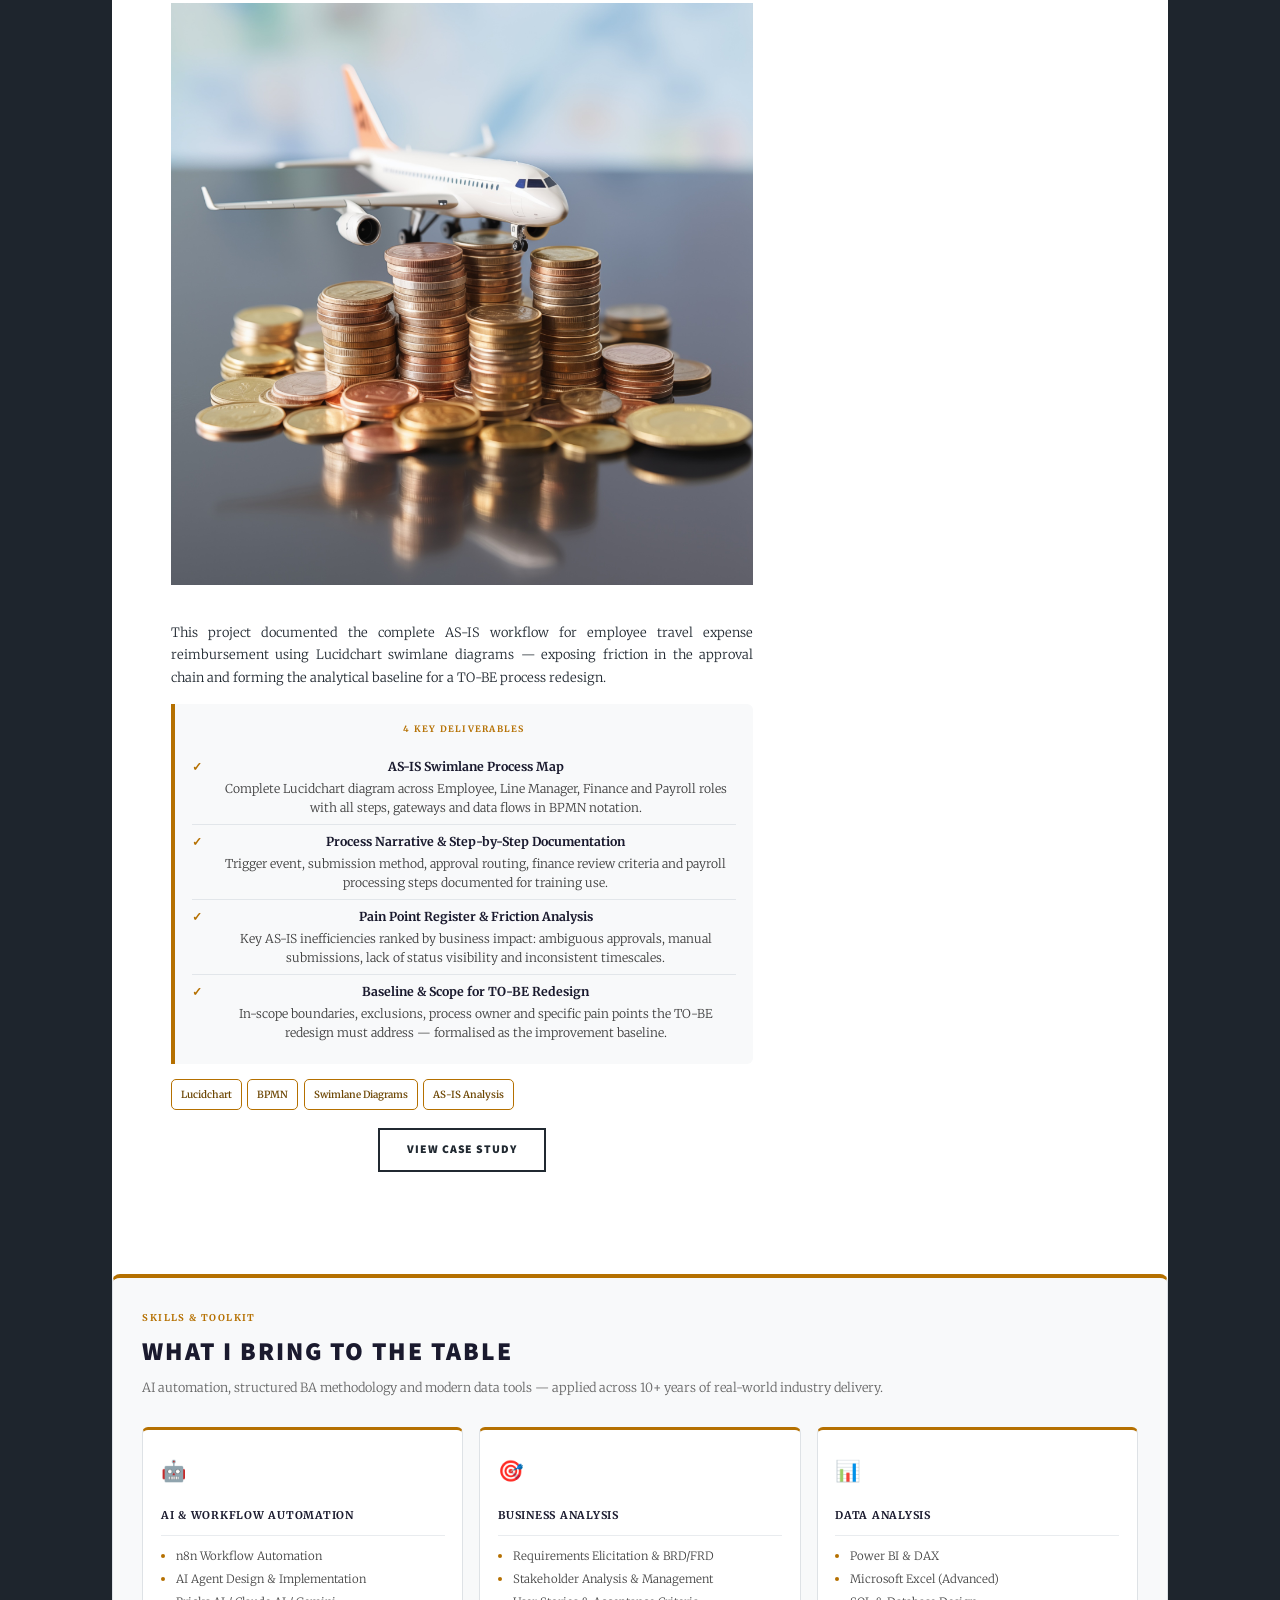
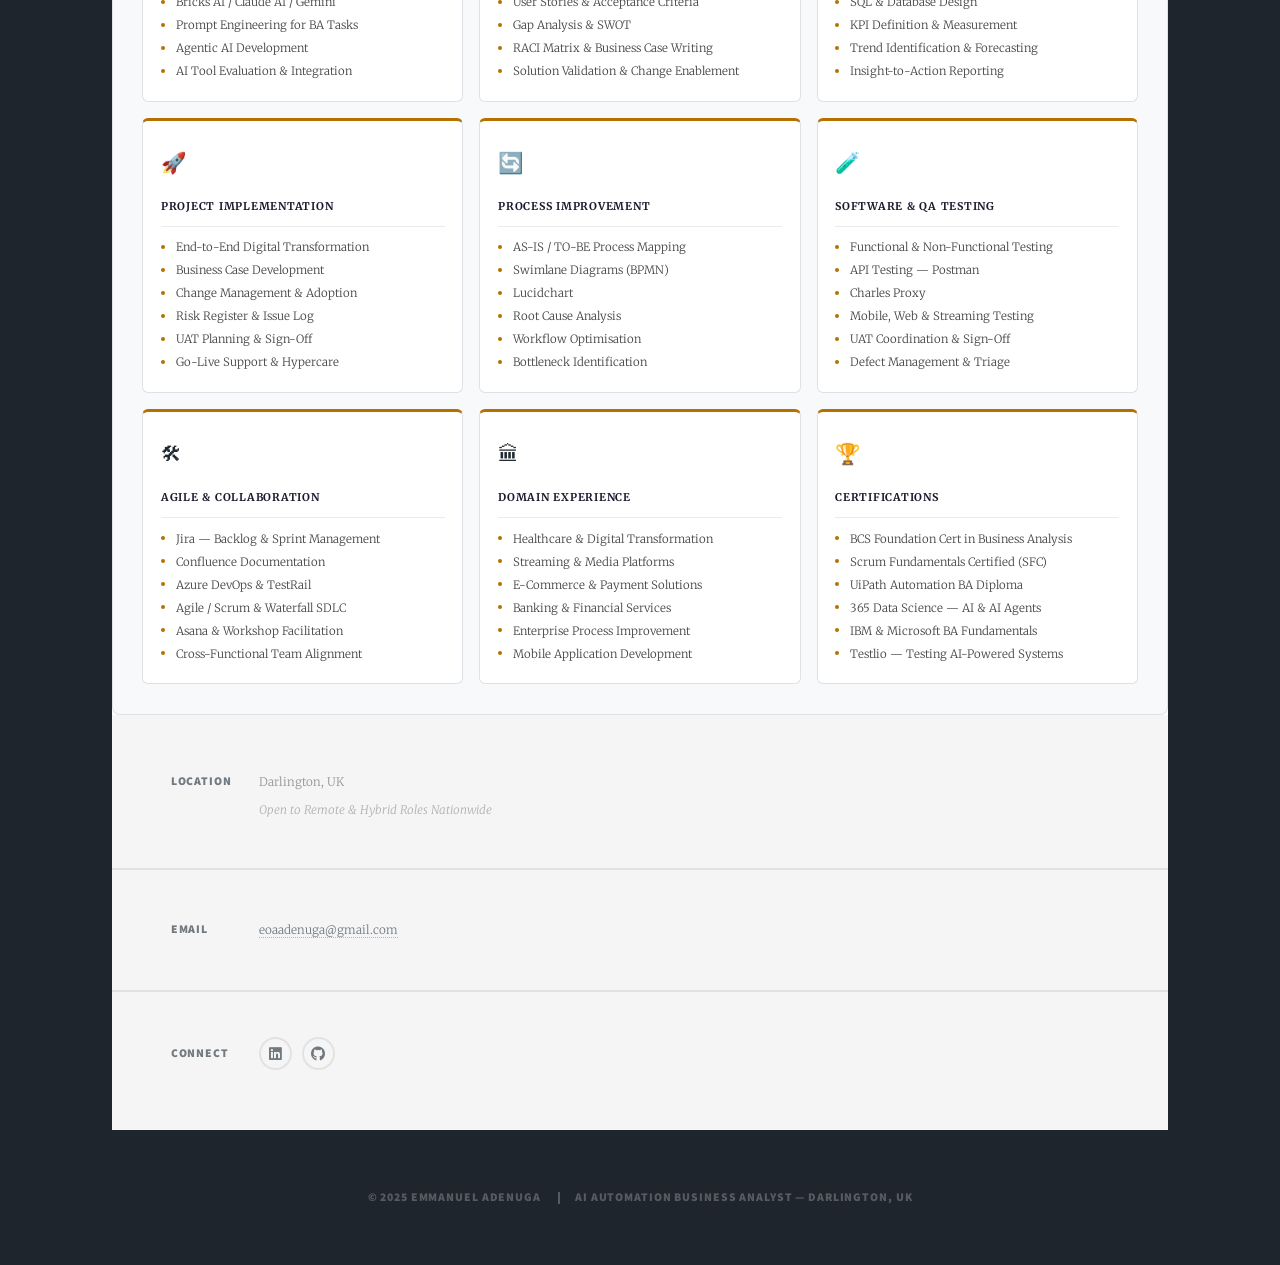
==== commit 42ac3bd4: "Update index.html" ====
--- a/index.html
+++ b/index.html
@@ -454,12 +454,12 @@
 
 
         <!-- ════════════════════════════════════════════════════
-             FEATURED PROJECT — AI DATA ANALYST AGENT
+             FEATURED PROJECT: AI-POWERED DATA ANALYSIS AGENT WITH GMAIL NOTIFICATION & GOOGLE SHEETS INTEGRATION
         ════════════════════════════════════════════════════ -->
         <article class="post featured">
           <header class="major">
             <span class="ea-eyebrow">Featured Project &mdash; AI &amp; Workflow Automation &bull; n8n &bull; Conversational Analytics</span>
-            <h2><a href="#">AI Data Analyst Agent<br />Workflow Automation</a></h2>
+            <h2><a href="#">AI-Powered Data Analyst Agent<br />Workflow Automation</a></h2>
             <p>This workflow automates data analysis and reporting through an intelligent AI agent built in n8n. When a user sends a chat message, the system triggers an AI Data Analyst Agent that leverages a large language model, conversational memory, Google Sheets data access and Gmail integration to analyse data, answer questions, generate insights and communicate results automatically.</p>
           </header>
           <a href="https://docs.google.com/presentation/d/1UN1CHdEXf2DG1EN5onqxRAs6l8lSRja_/edit?usp=sharing&ouid=105386340028746220579&rtpof=true&sd=true" class="image main" target="_blank" rel="noopener">
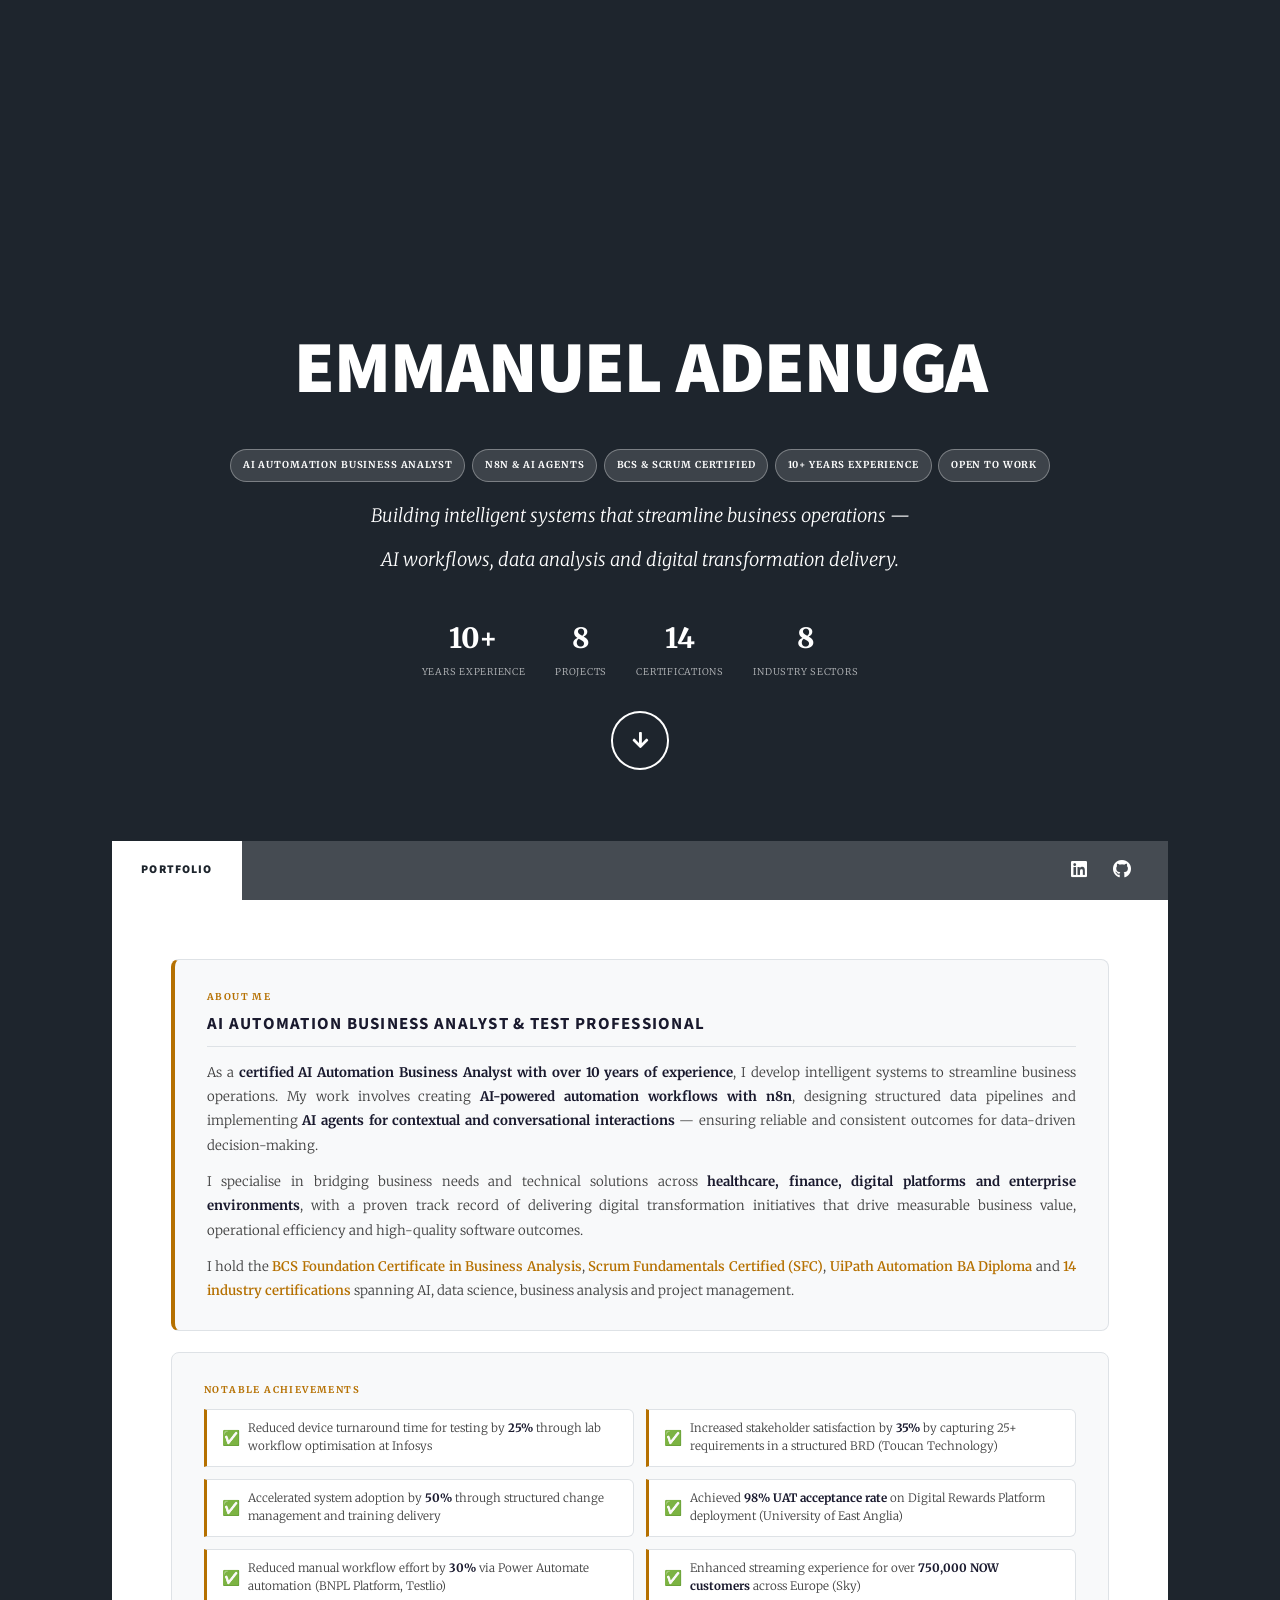
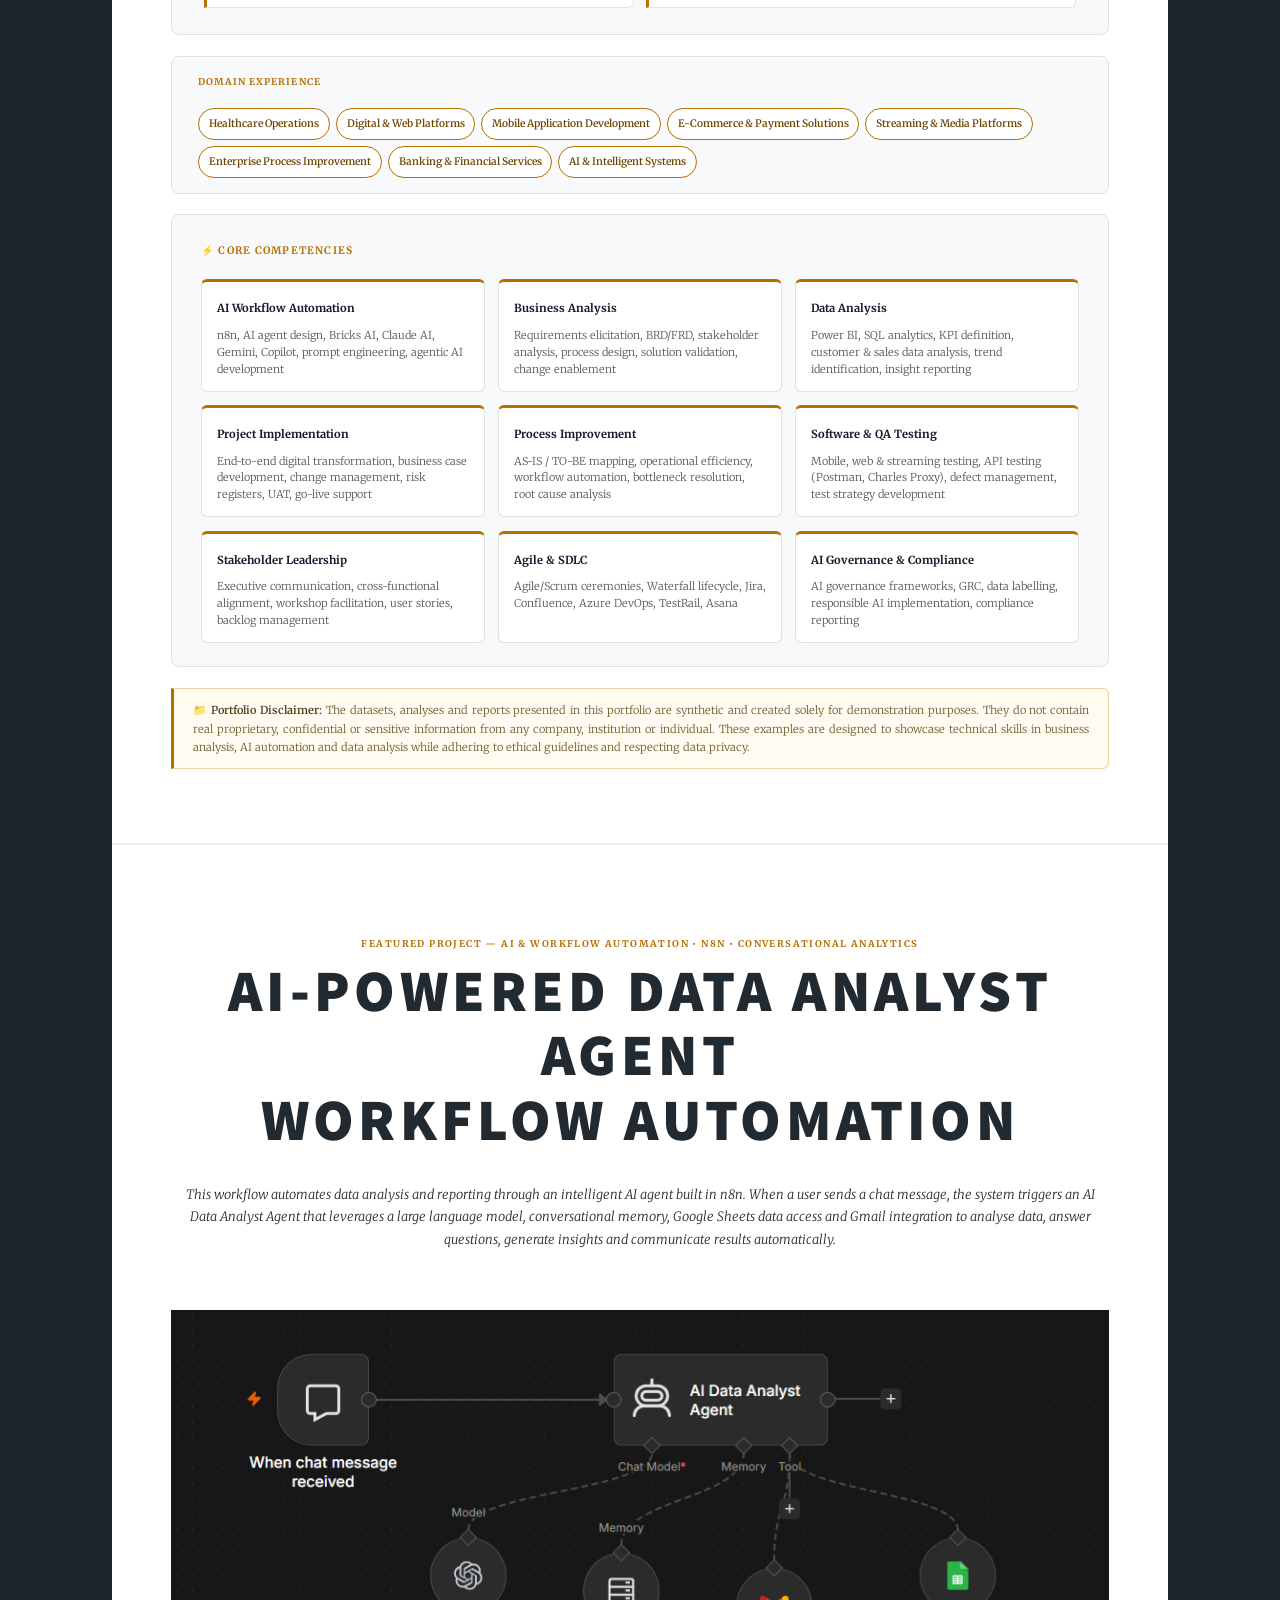
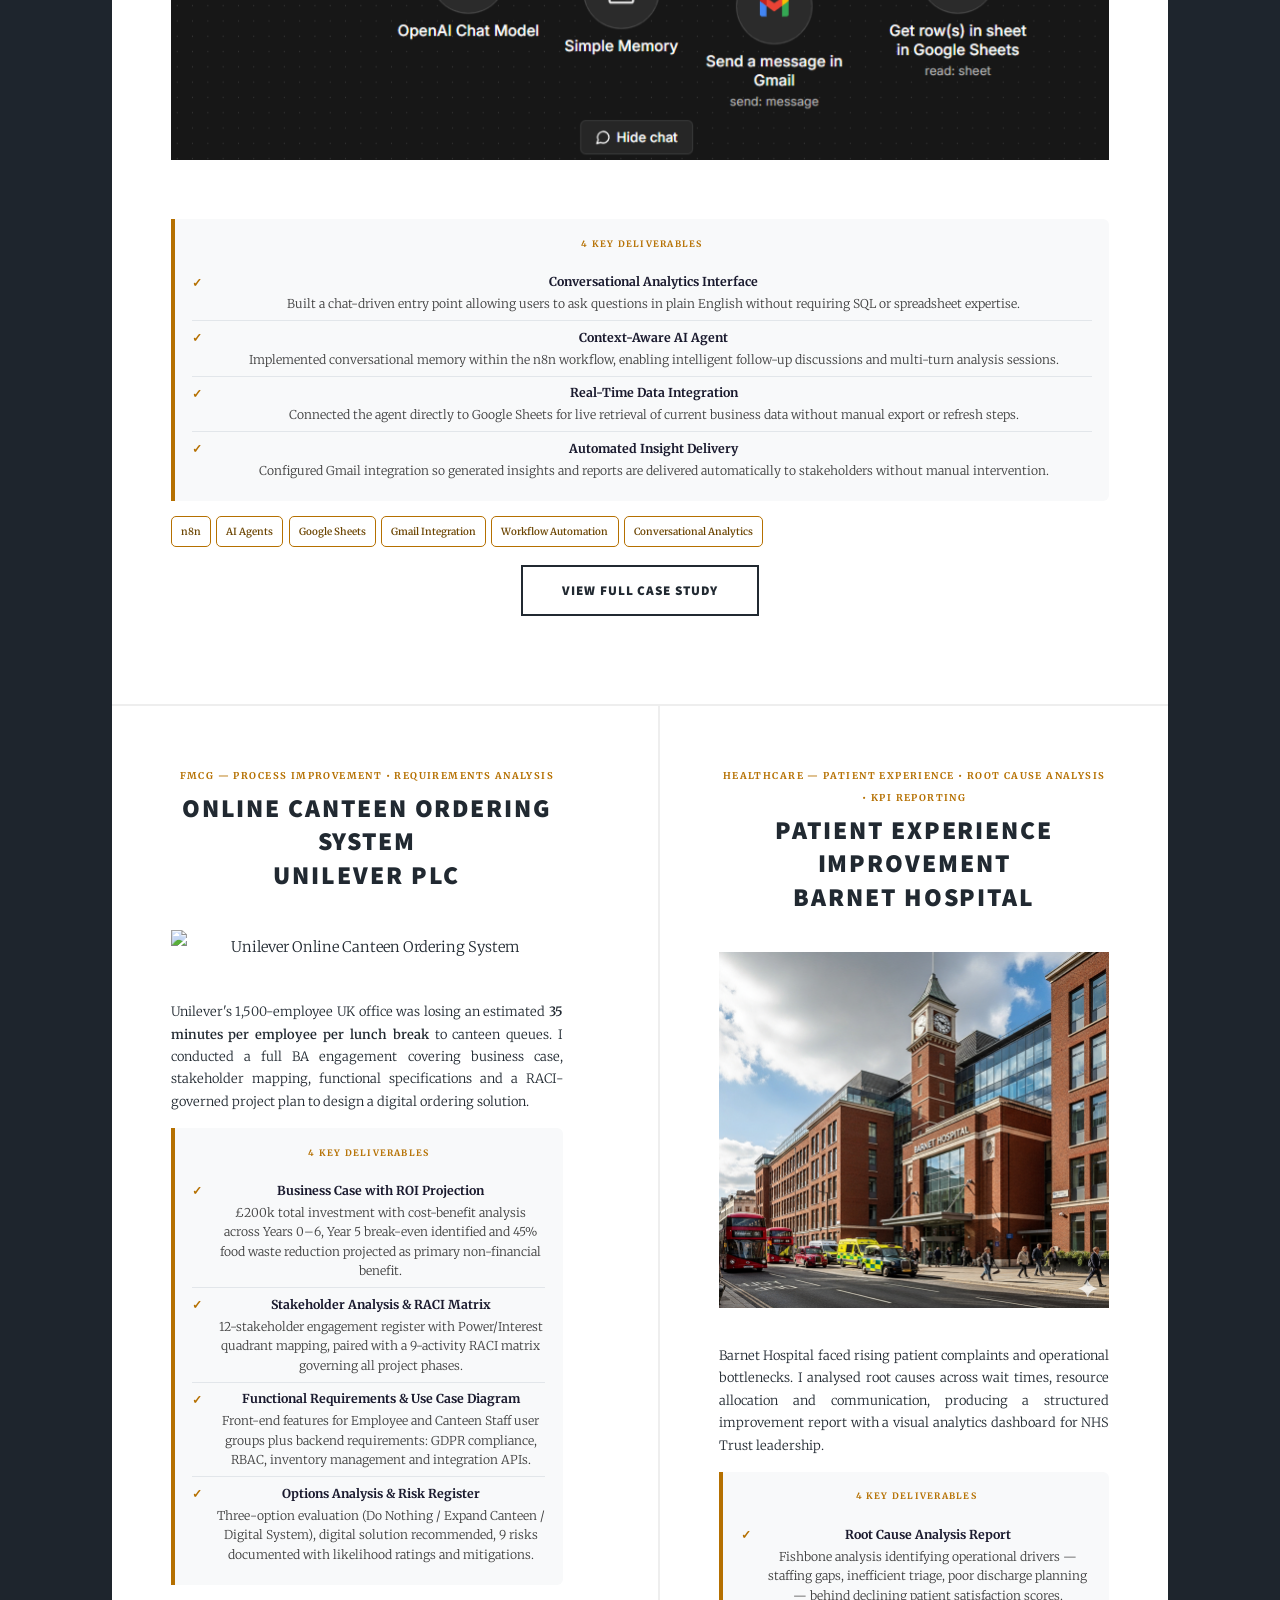
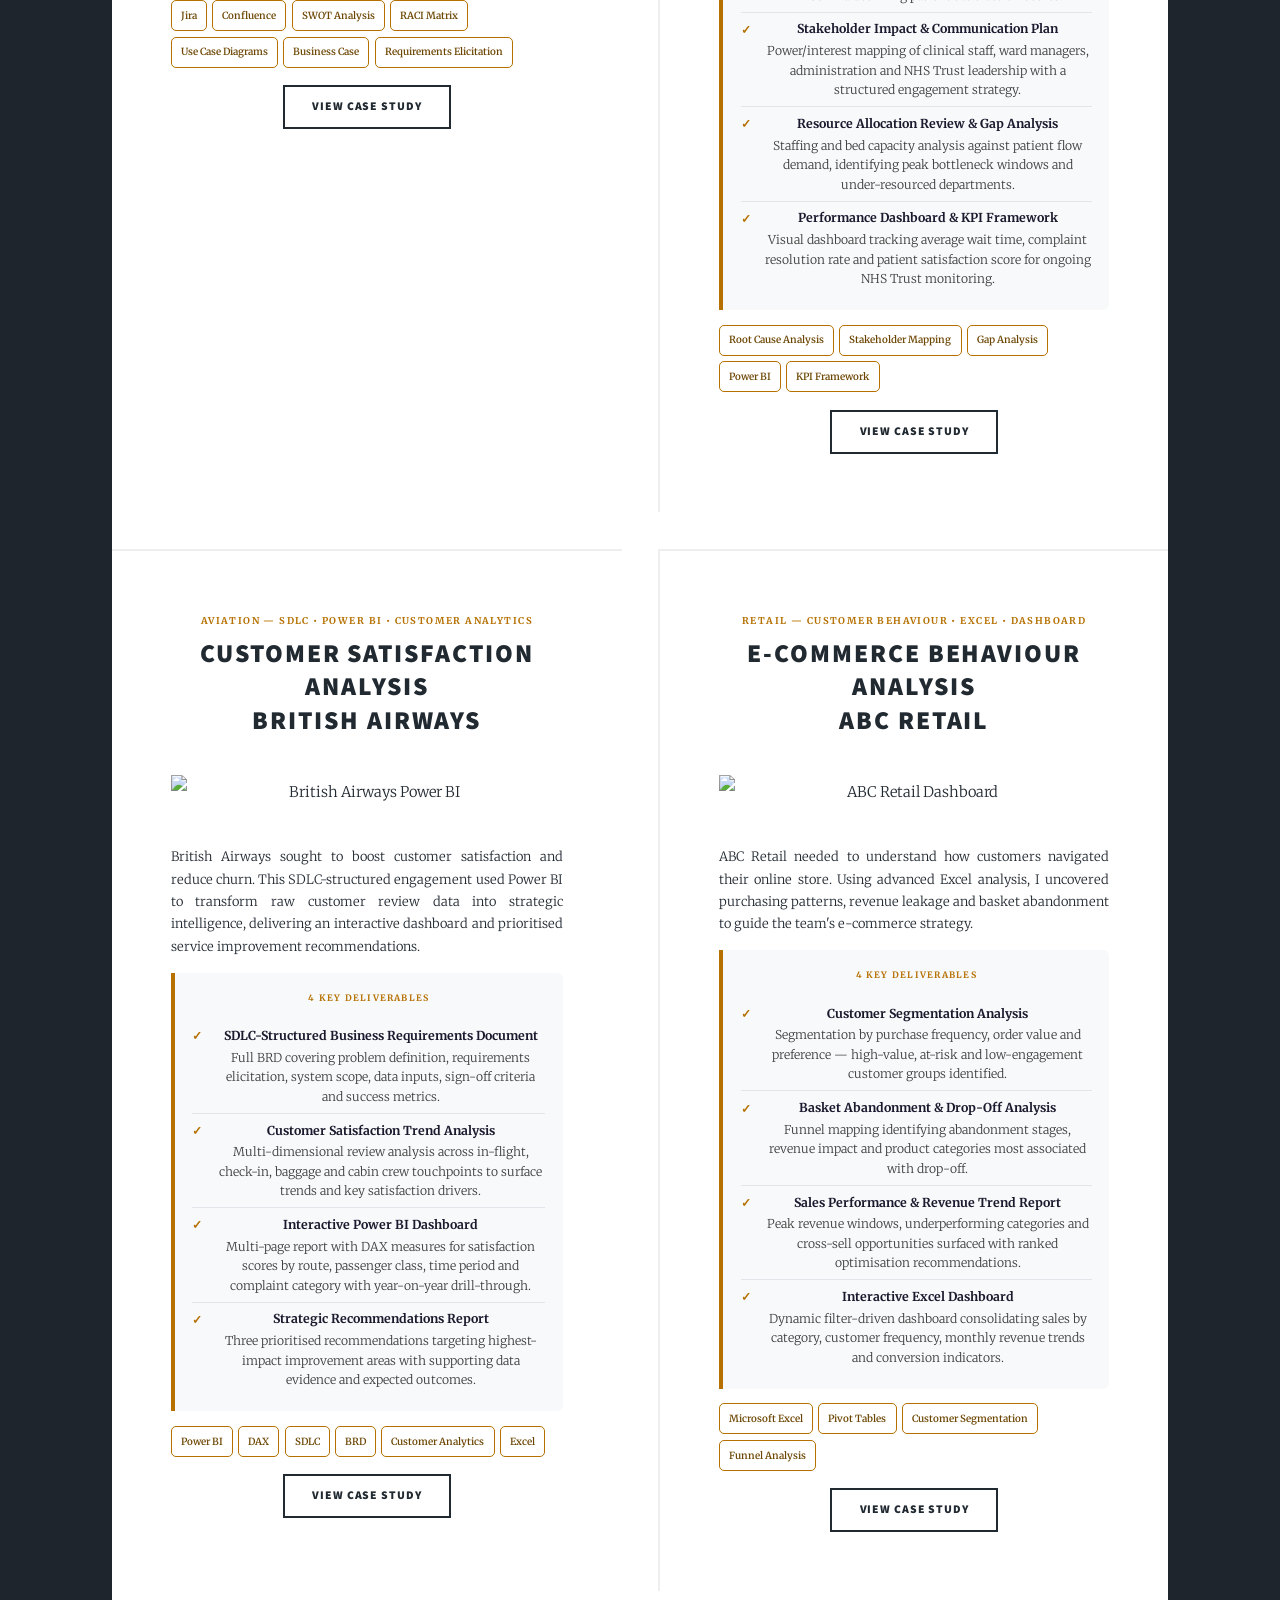
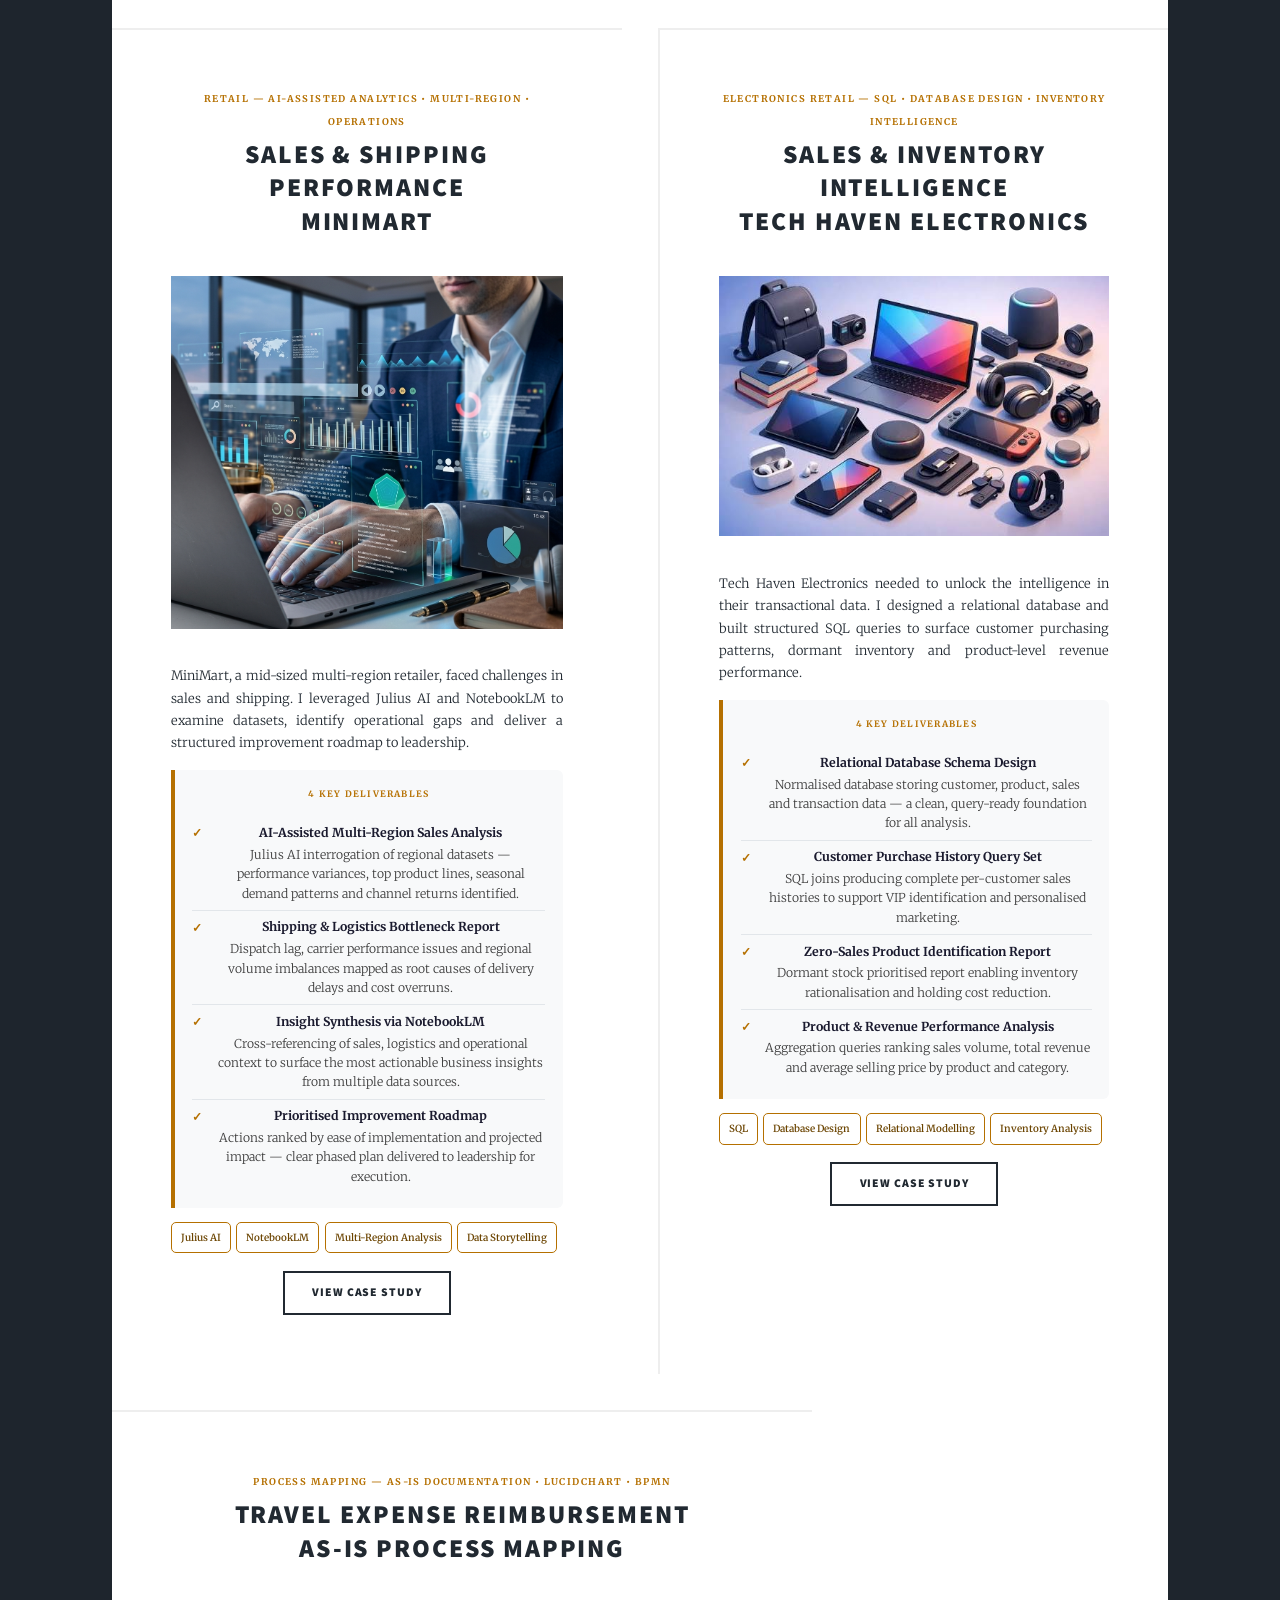
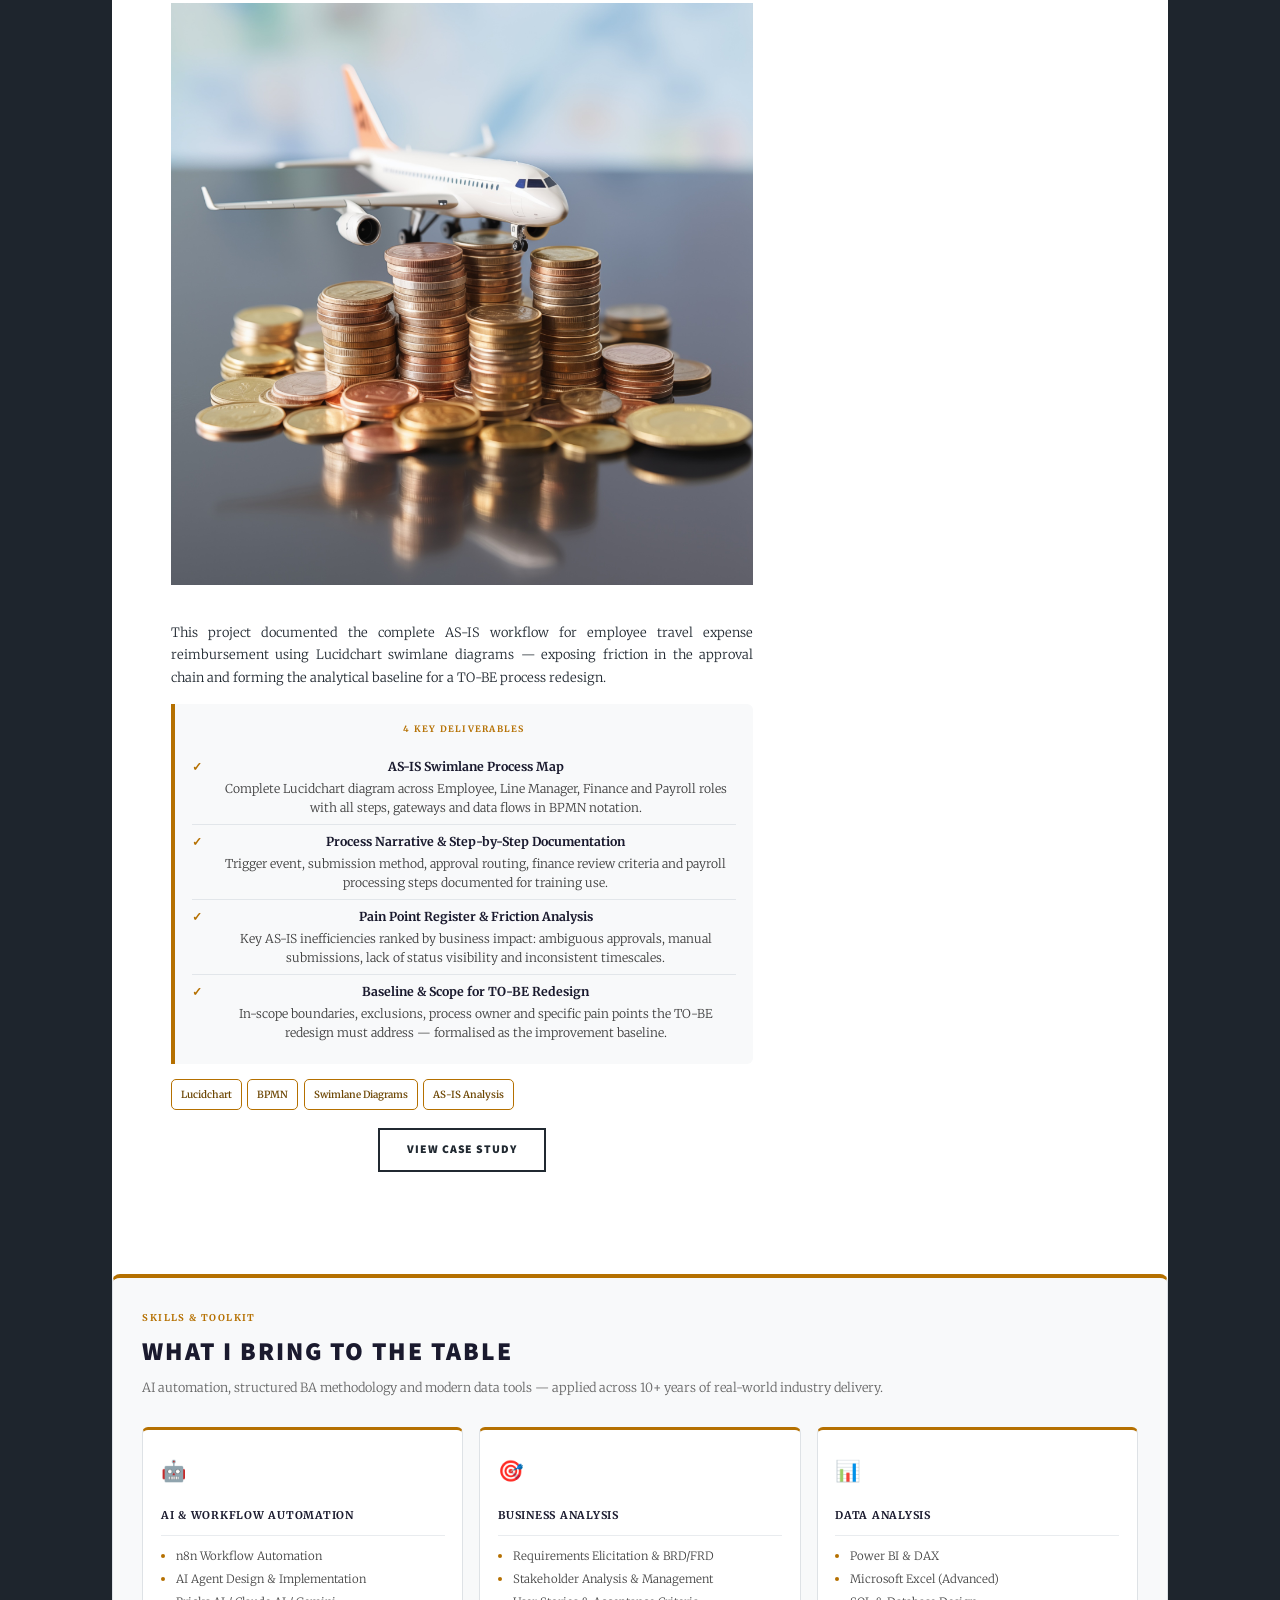
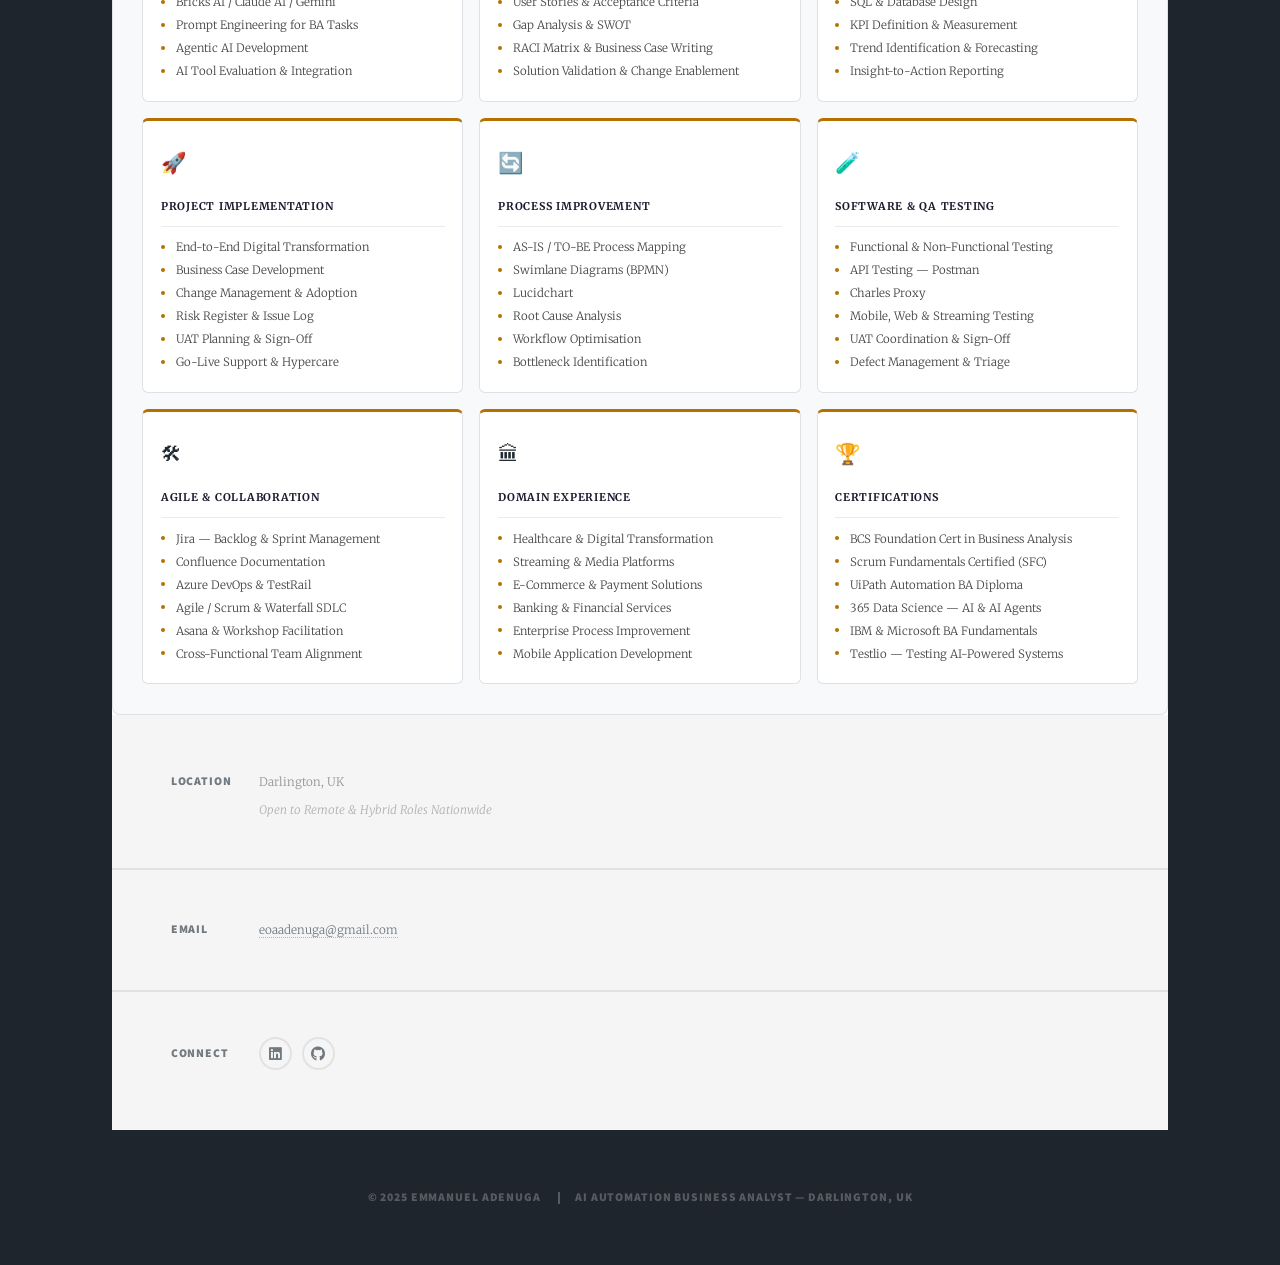
==== commit 8f6cee5b: "Update index.html" ====
--- a/index.html
+++ b/index.html
@@ -636,7 +636,7 @@
               <h2><a href="#">Sales &amp; Inventory Intelligence<br />Tech Haven Electronics</a></h2>
             </header>
             <a href="https://drive.google.com/file/d/1s3ZMPtKP44GCr2IomBSU6I4Tq1okRgHy/view?usp=drive_link" class="image fit" target="_blank" rel="noopener">
-              <img src="images/Image 7.jpg" alt="Tech Haven SQL" />
+              <img src="images/image 7.jpg" alt="Tech Haven SQL" />
             </a>
             <p>Tech Haven Electronics needed to unlock the intelligence in their transactional data. I designed a relational database and built structured SQL queries to surface customer purchasing patterns, dormant inventory and product-level revenue performance.</p>
             <div class="ea-del">
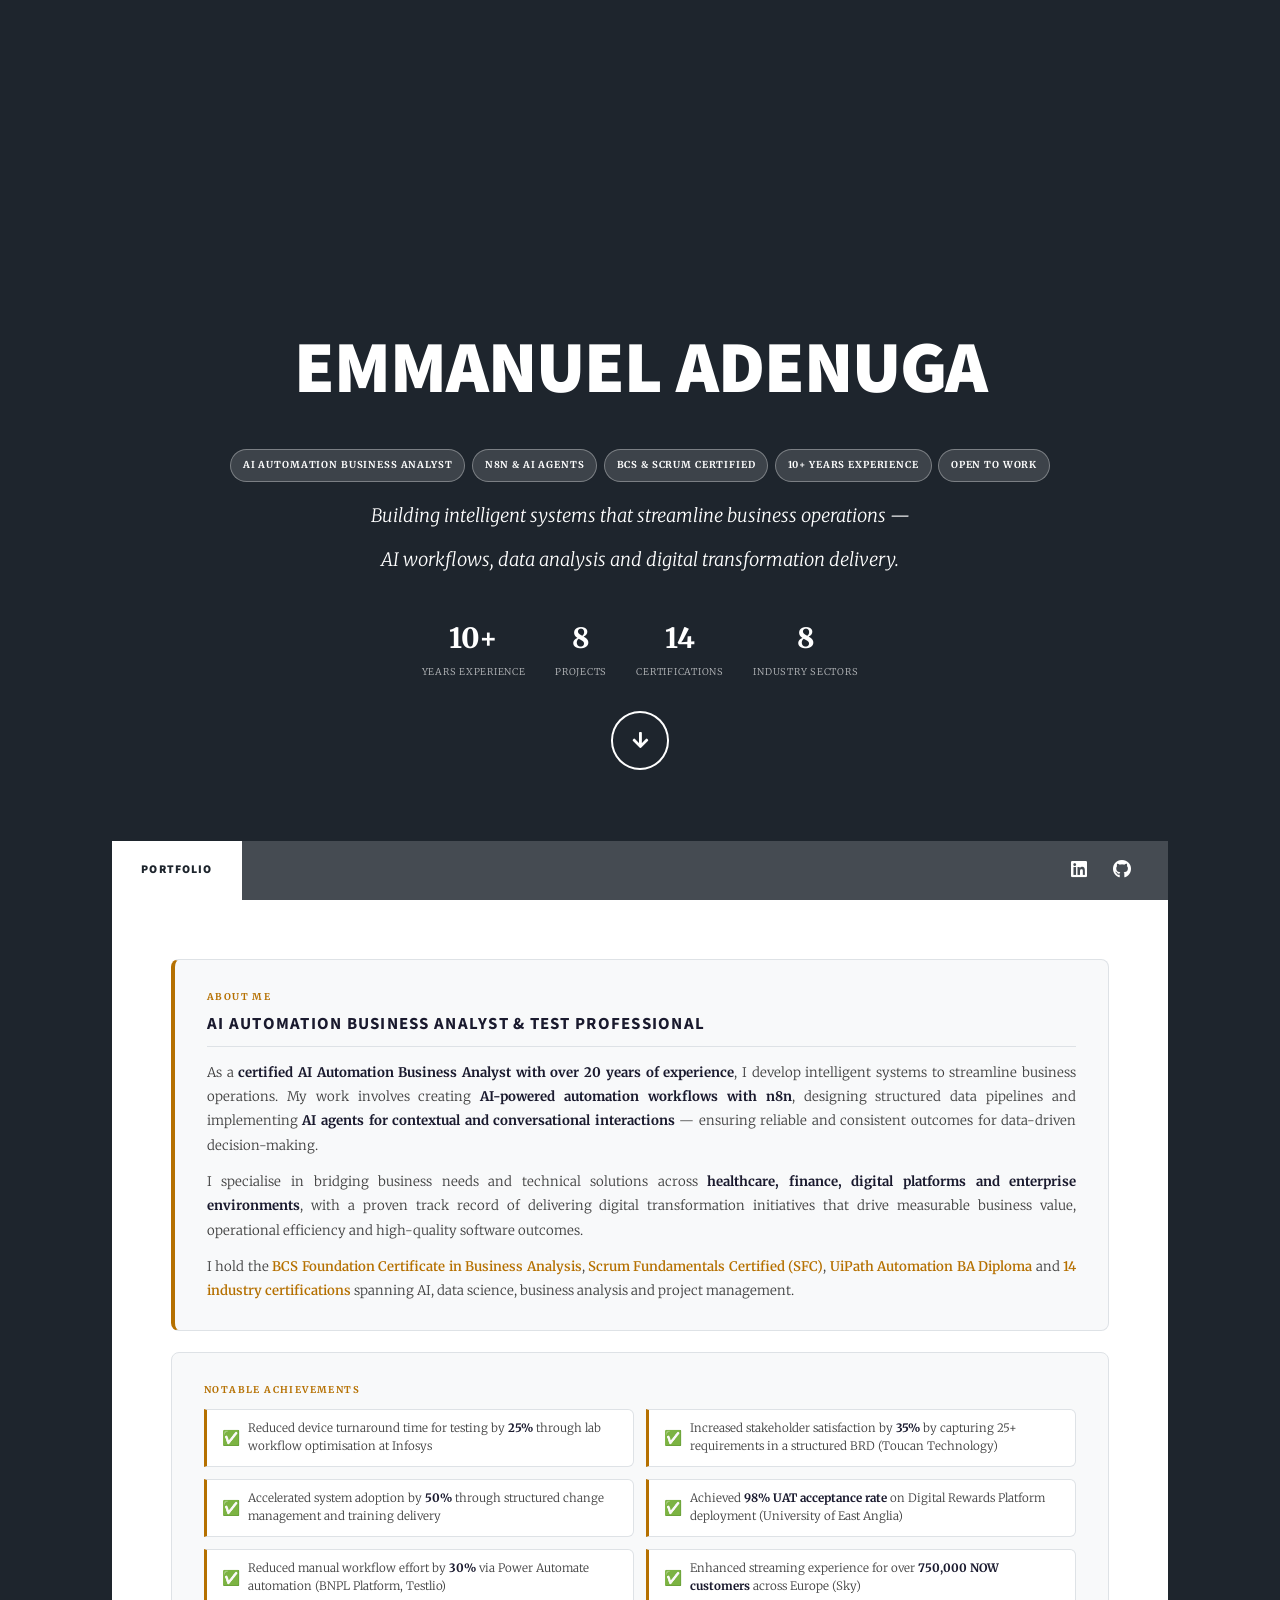
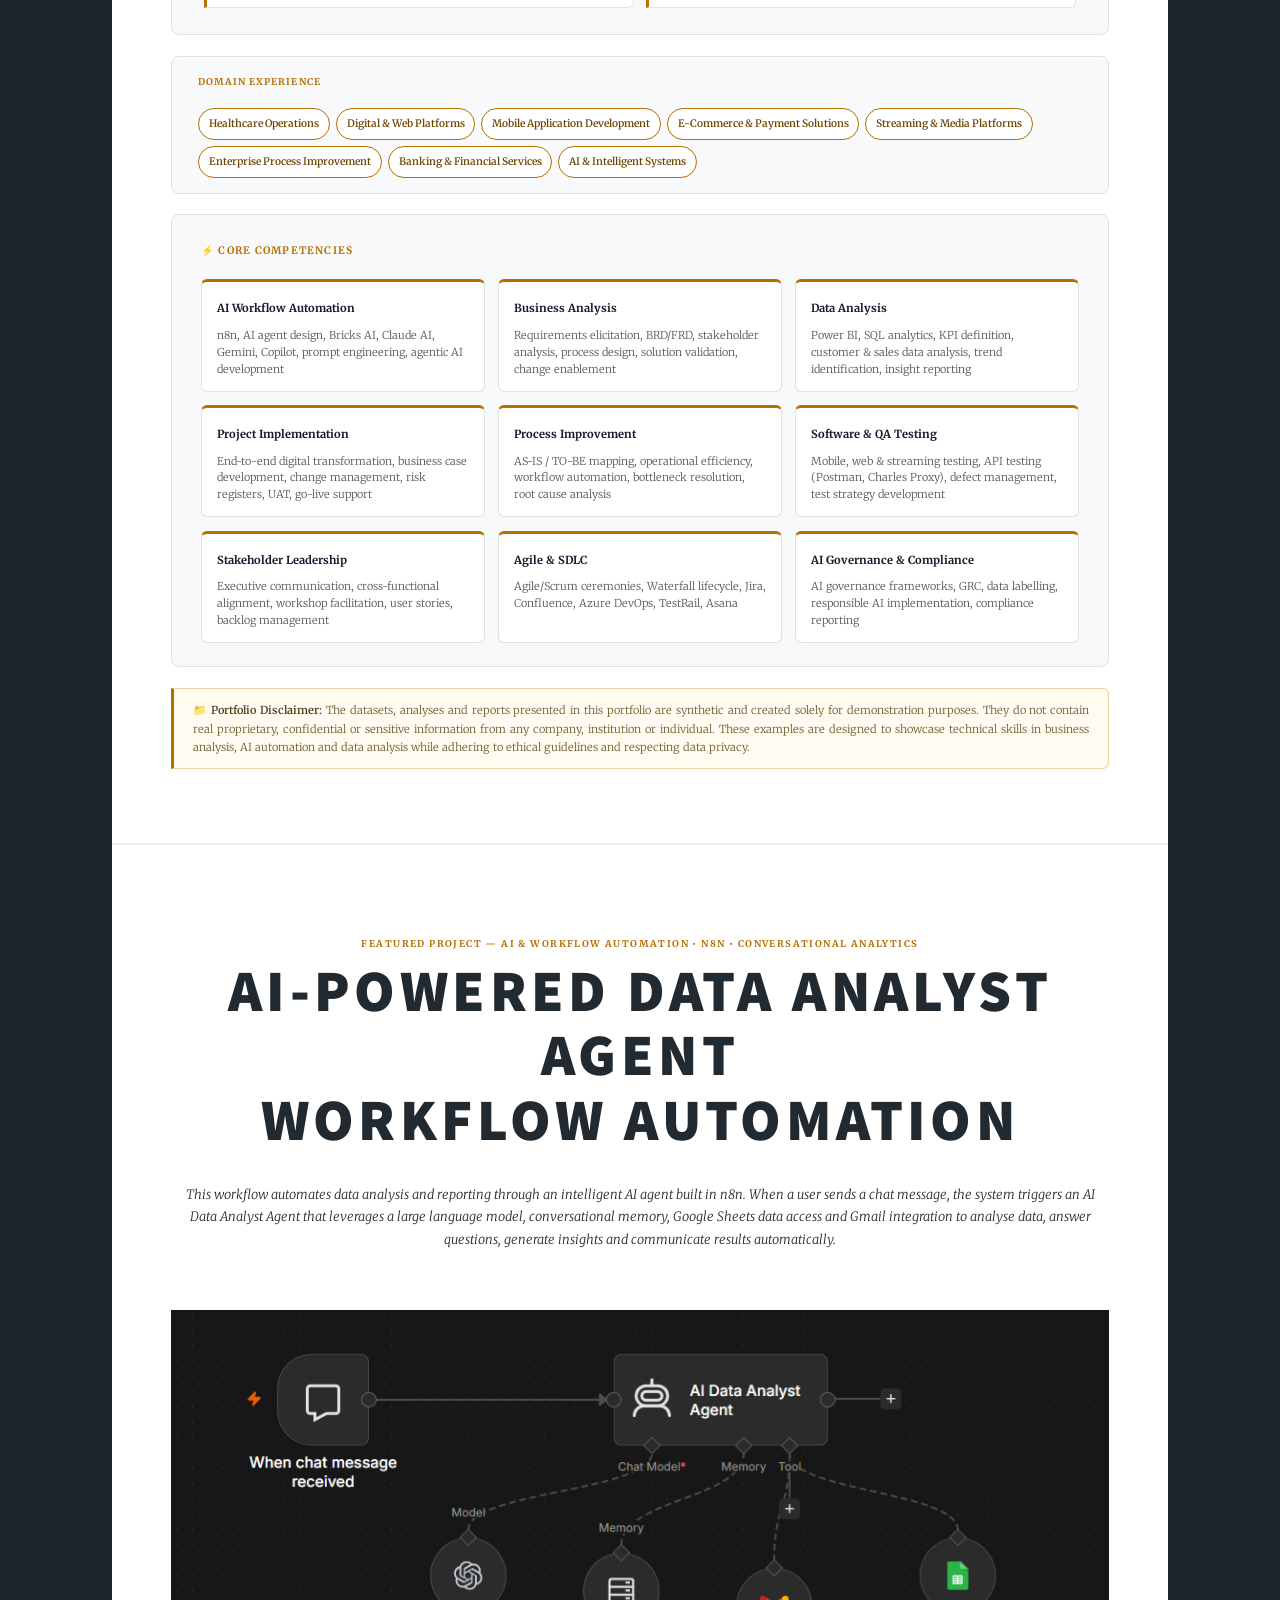
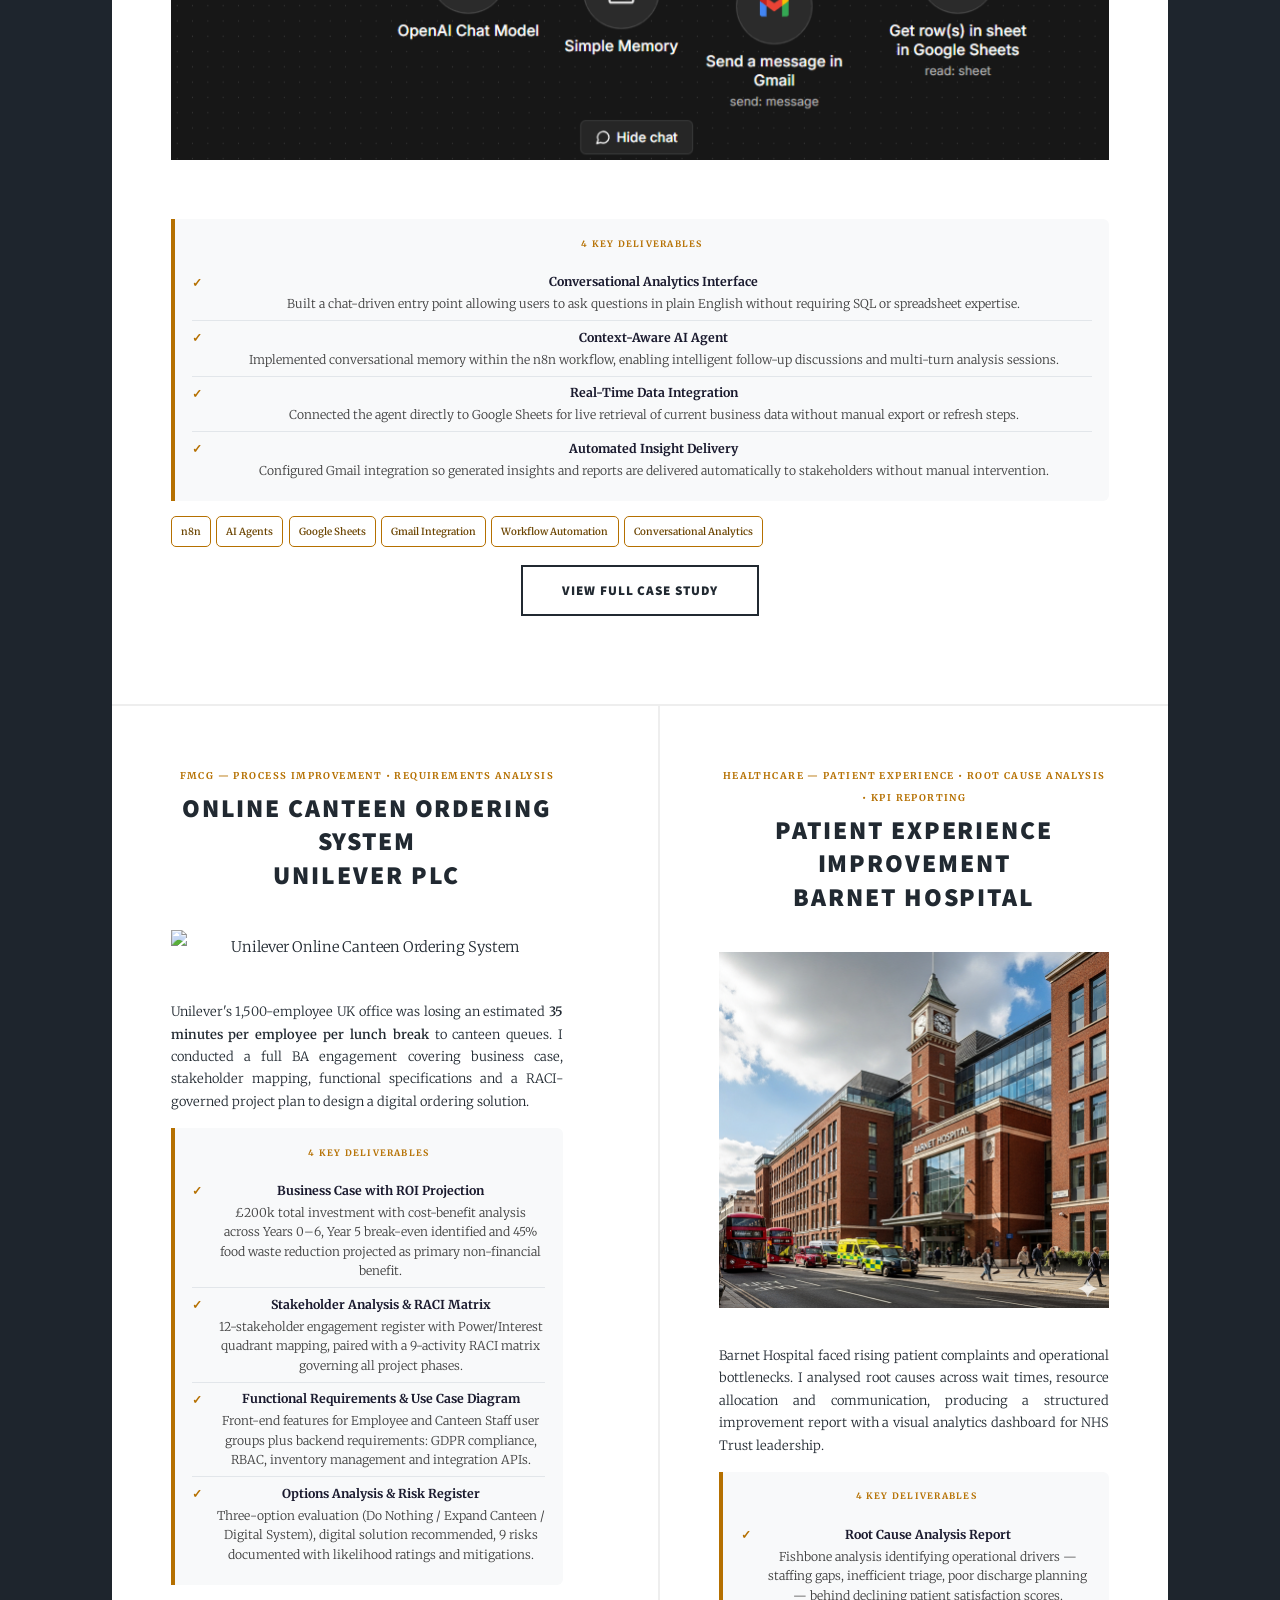
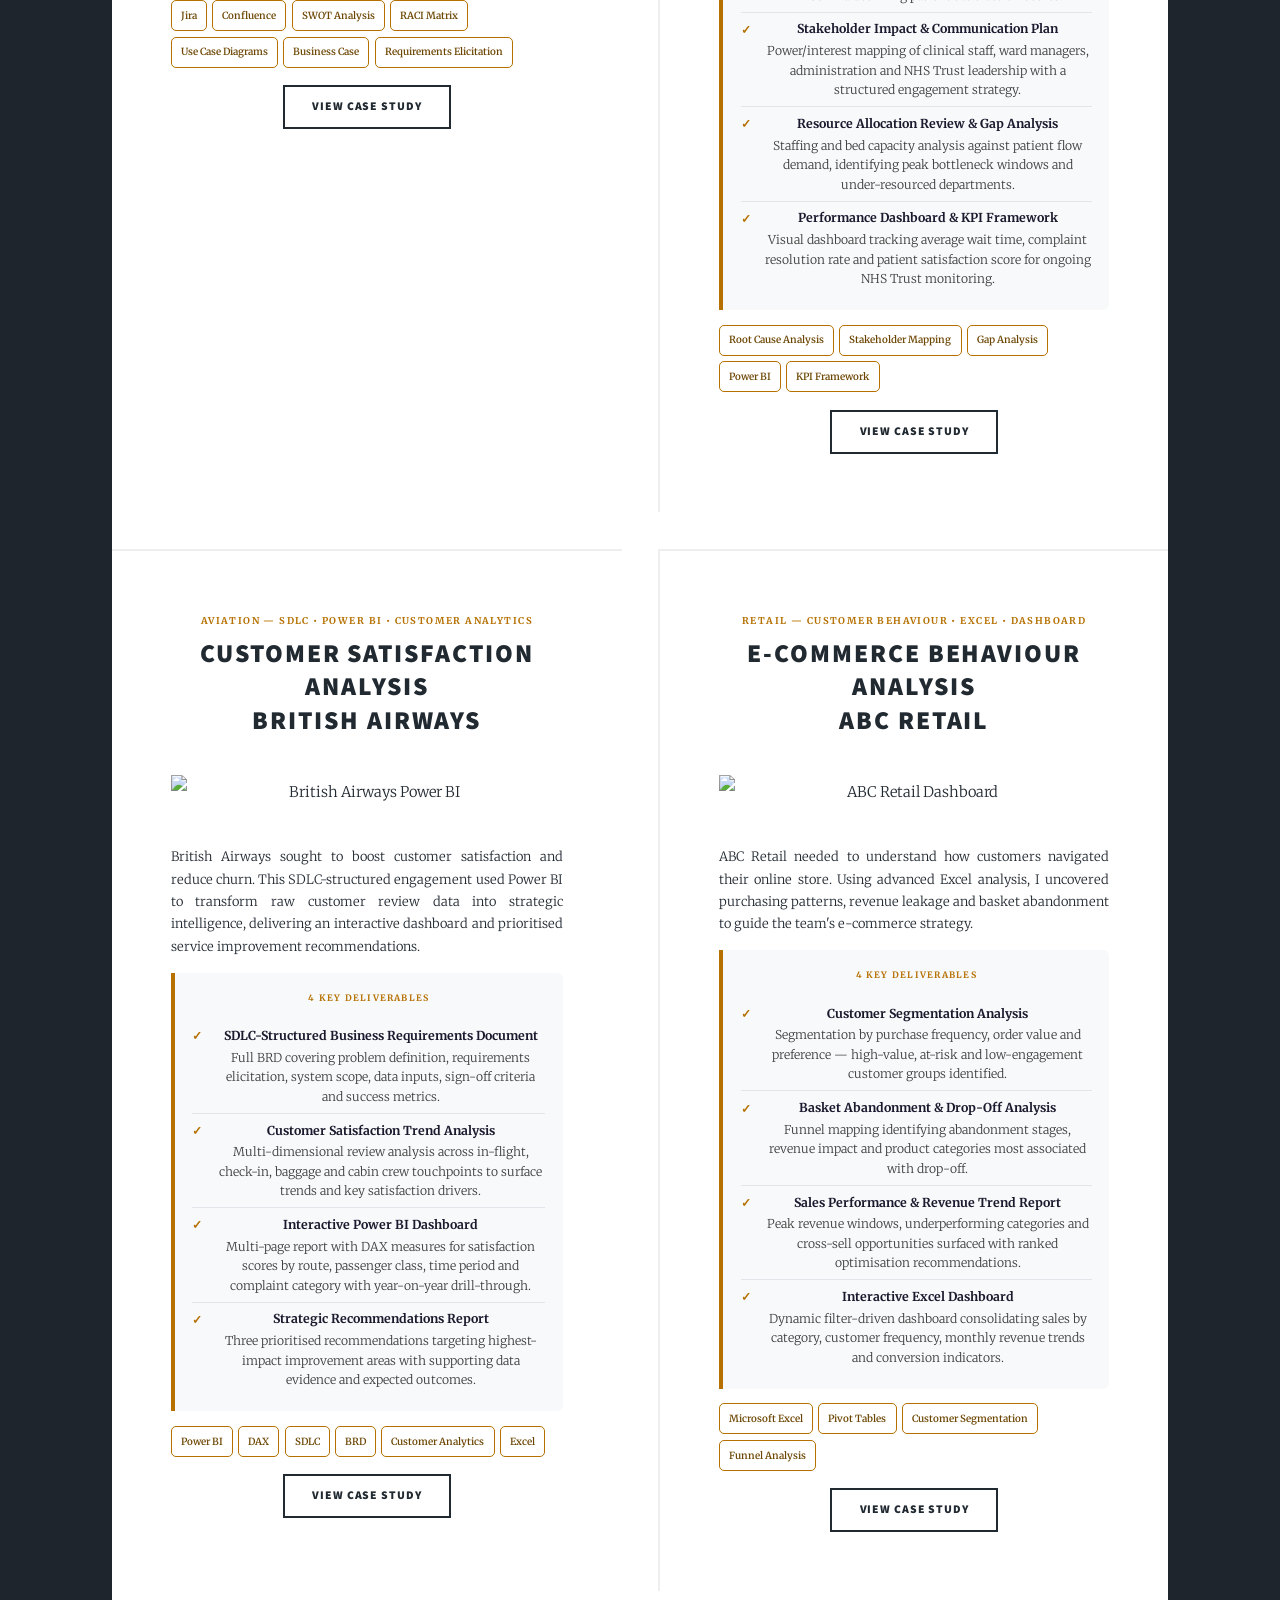
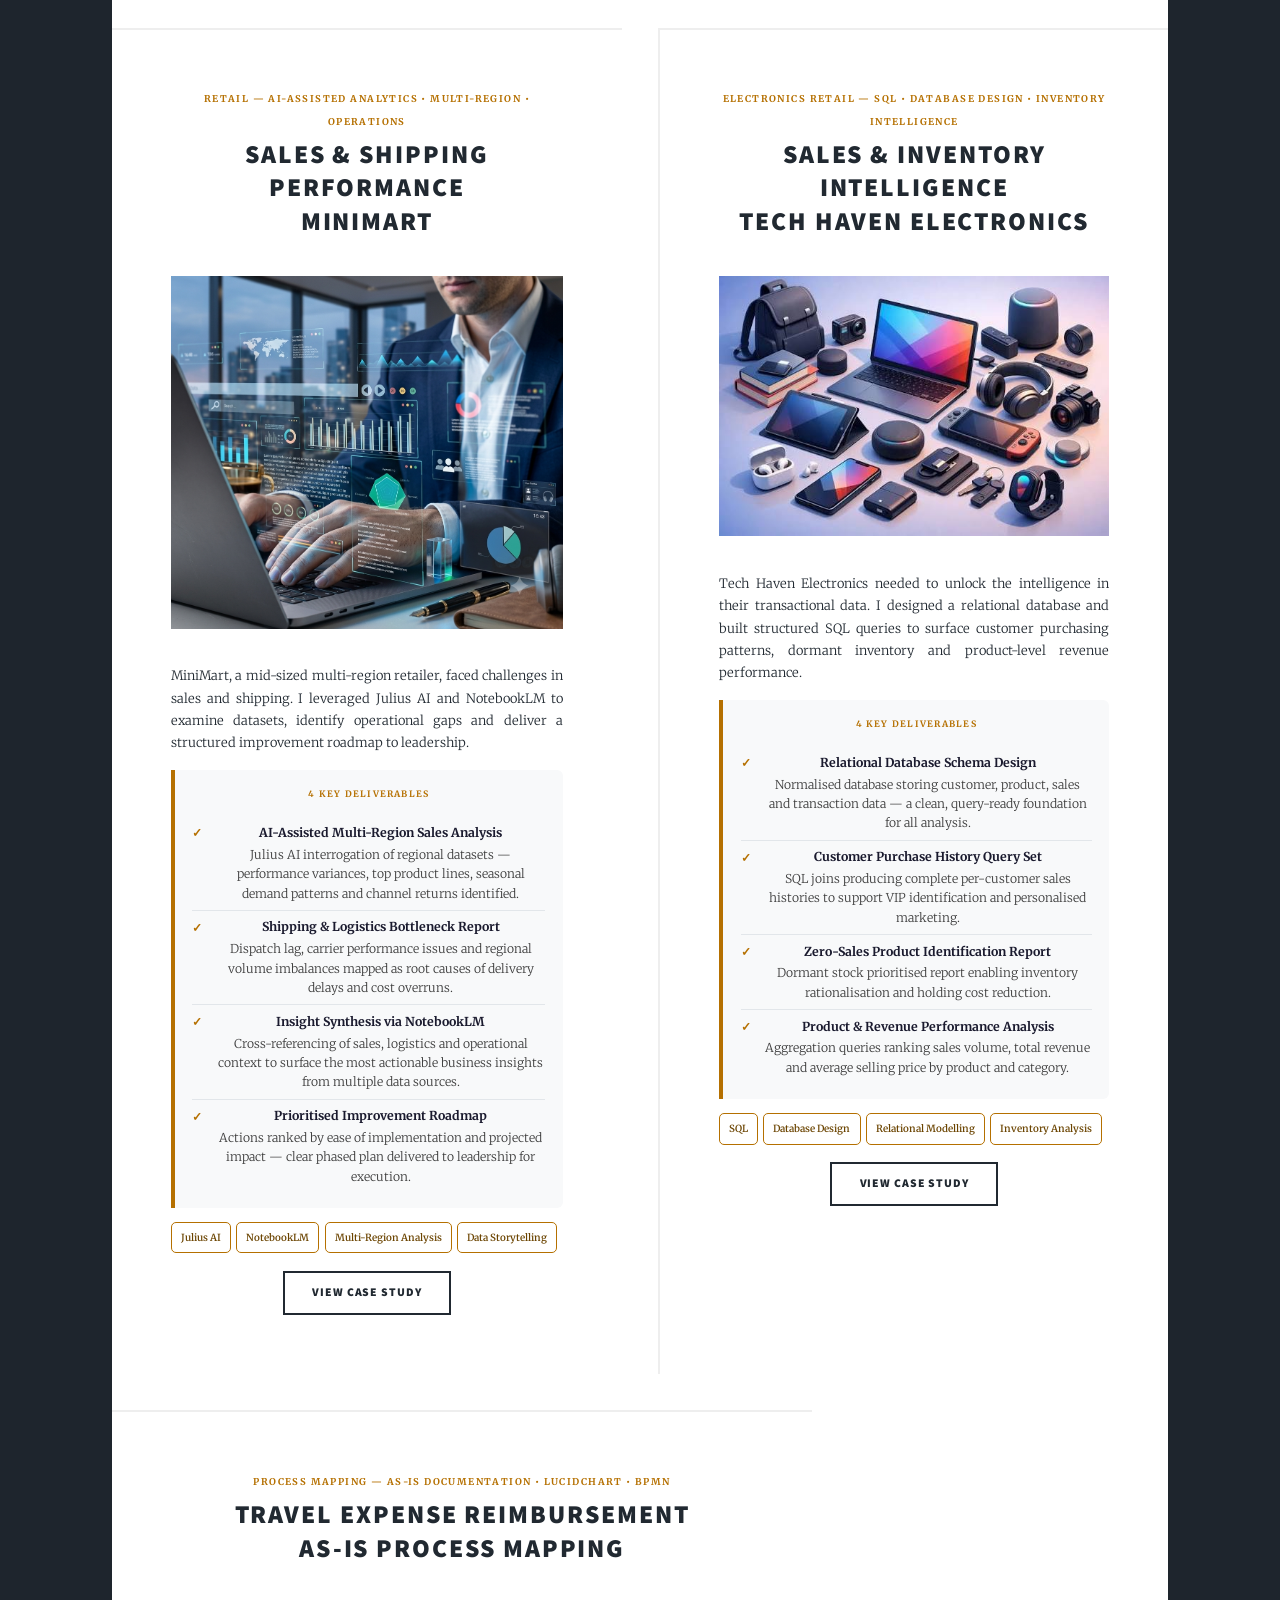
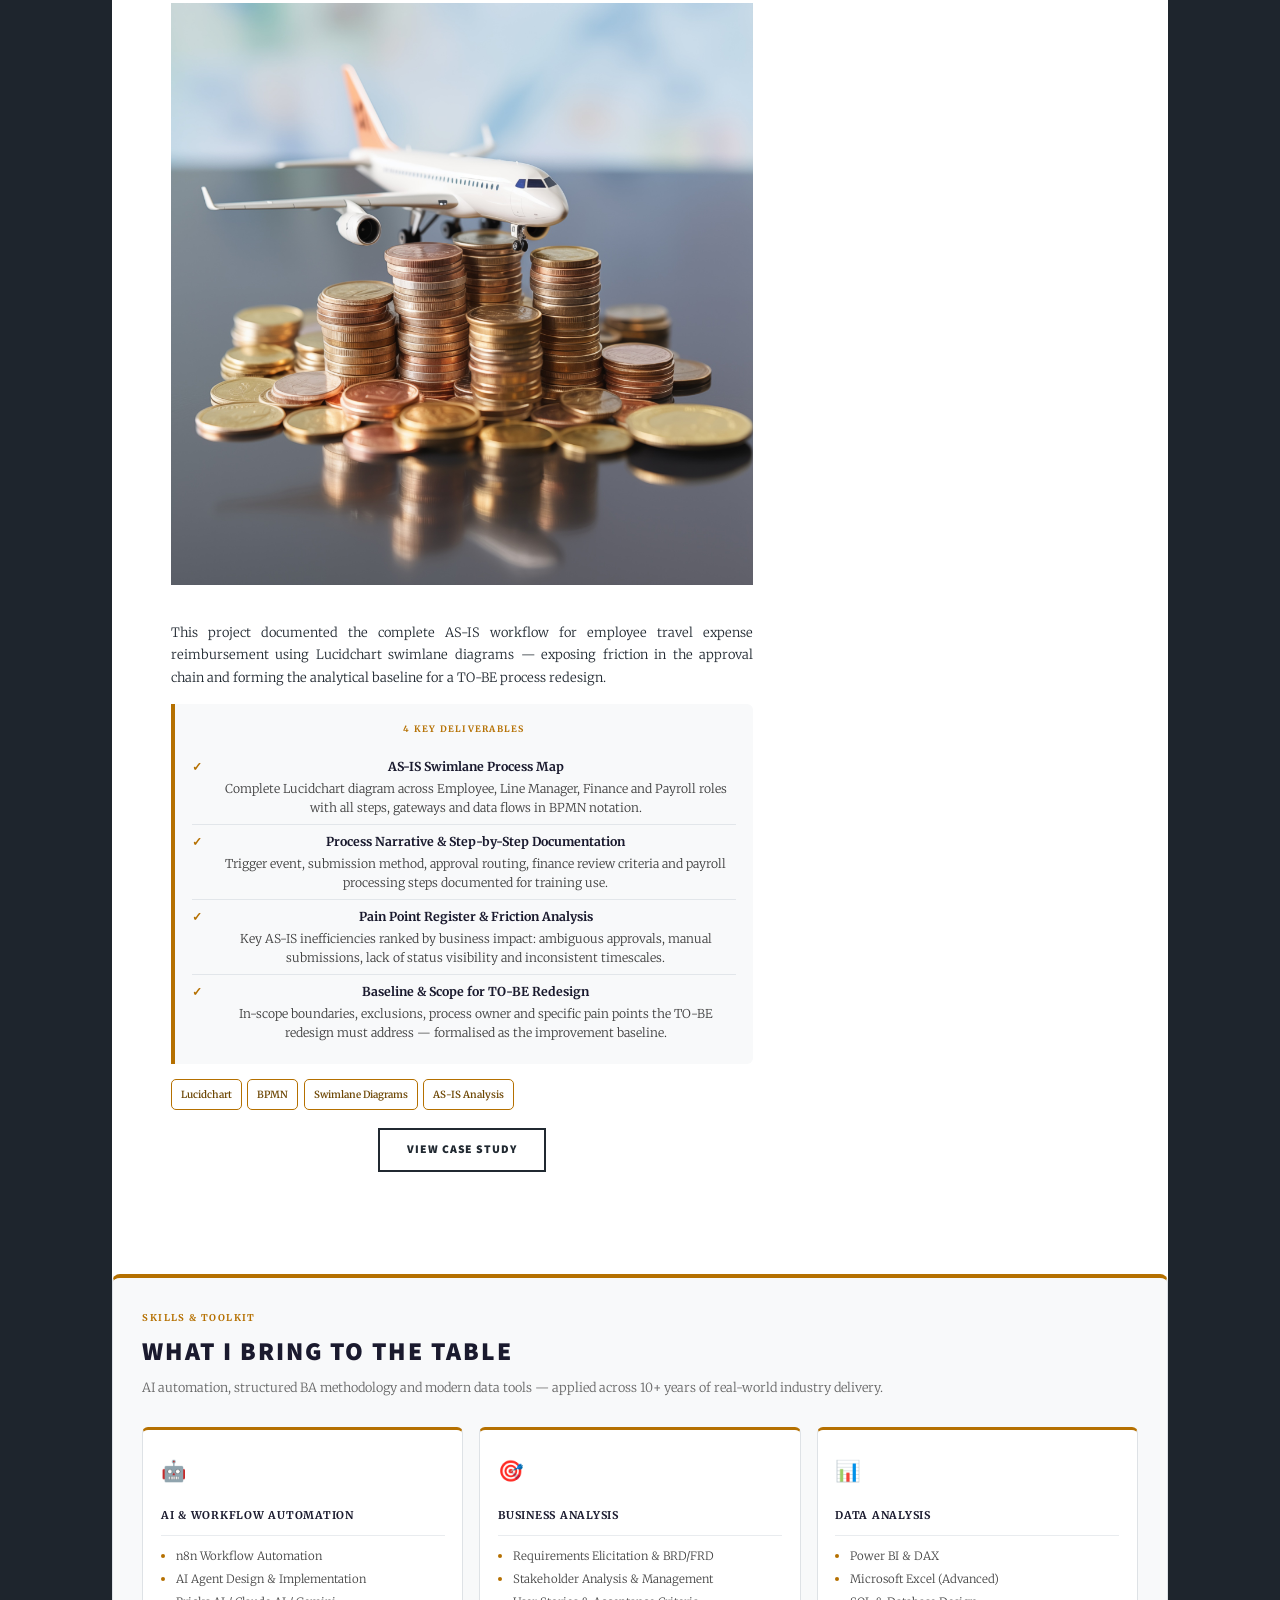
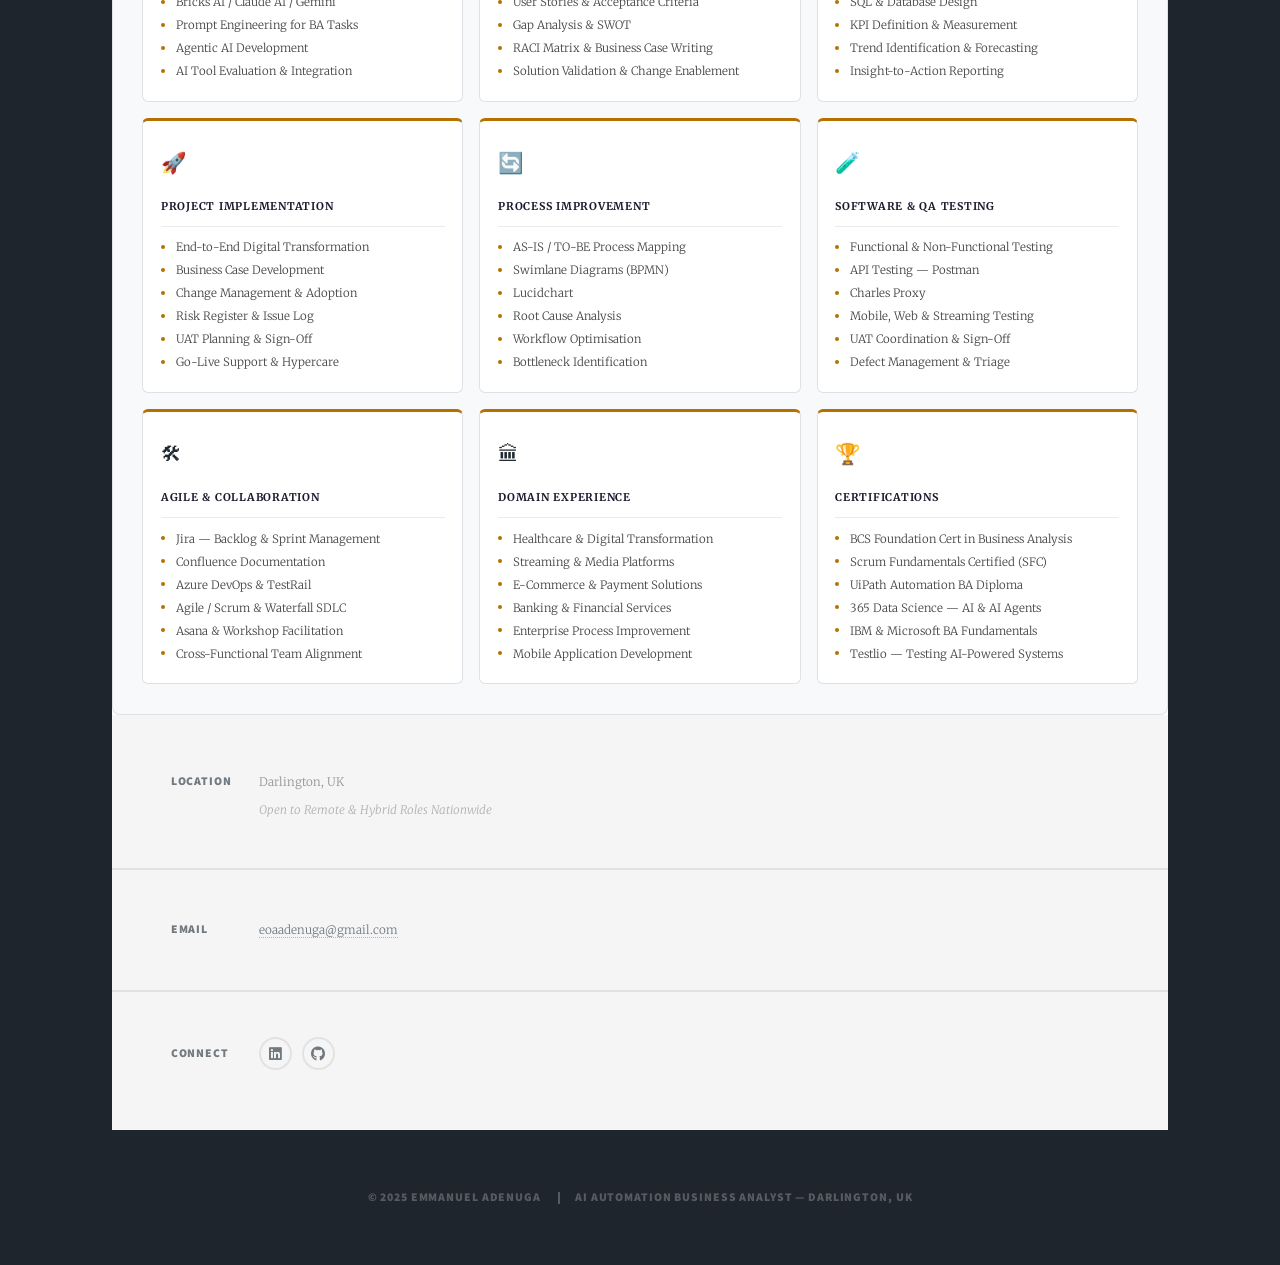
==== commit 7f1cf773: "Update index.html" ====
--- a/index.html
+++ b/index.html
@@ -8,7 +8,7 @@
     <title>Emmanuel Adenuga | AI Automation Business Analyst</title>
     <meta charset="utf-8" />
     <meta name="viewport" content="width=device-width, initial-scale=1, user-scalable=no" />
-    <meta name="description" content="Emmanuel Adenuga – AI Automation Business Analyst with 10+ years experience. n8n, AI Agents, Power BI, SQL, BCS Certified." />
+    <meta name="description" content="Emmanuel Adenuga – AI Automation Business Analyst with 20+ years experience. n8n, AI Agents, Power BI, SQL, BCS Certified." />
     <link rel="stylesheet" href="assets/css/main.css" />
     <noscript><link rel="stylesheet" href="assets/css/noscript.css" /></noscript>
     <style>
@@ -350,7 +350,7 @@
           <div class="ea-panel ea-panel-accent ea-bio">
             <span class="ea-eyebrow">About Me</span>
             <h3>AI Automation Business Analyst &amp; Test Professional</h3>
-            <p>As a <strong>certified AI Automation Business Analyst with over 10 years of experience</strong>, I develop intelligent systems to streamline business operations. My work involves creating <strong>AI-powered automation workflows with n8n</strong>, designing structured data pipelines and implementing <strong>AI agents for contextual and conversational interactions</strong> — ensuring reliable and consistent outcomes for data-driven decision-making.</p>
+            <p>As a <strong>certified AI Automation Business Analyst with over 20 years of experience</strong>, I develop intelligent systems to streamline business operations. My work involves creating <strong>AI-powered automation workflows with n8n</strong>, designing structured data pipelines and implementing <strong>AI agents for contextual and conversational interactions</strong> — ensuring reliable and consistent outcomes for data-driven decision-making.</p>
             <p>I specialise in bridging business needs and technical solutions across <strong>healthcare, finance, digital platforms and enterprise environments</strong>, with a proven track record of delivering digital transformation initiatives that drive measurable business value, operational efficiency and high-quality software outcomes.</p>
             <p>I hold the <em>BCS Foundation Certificate in Business Analysis</em>, <em>Scrum Fundamentals Certified (SFC)</em>, <em>UiPath Automation BA Diploma</em> and <em>14 industry certifications</em> spanning AI, data science, business analysis and project management.</p>
           </div>
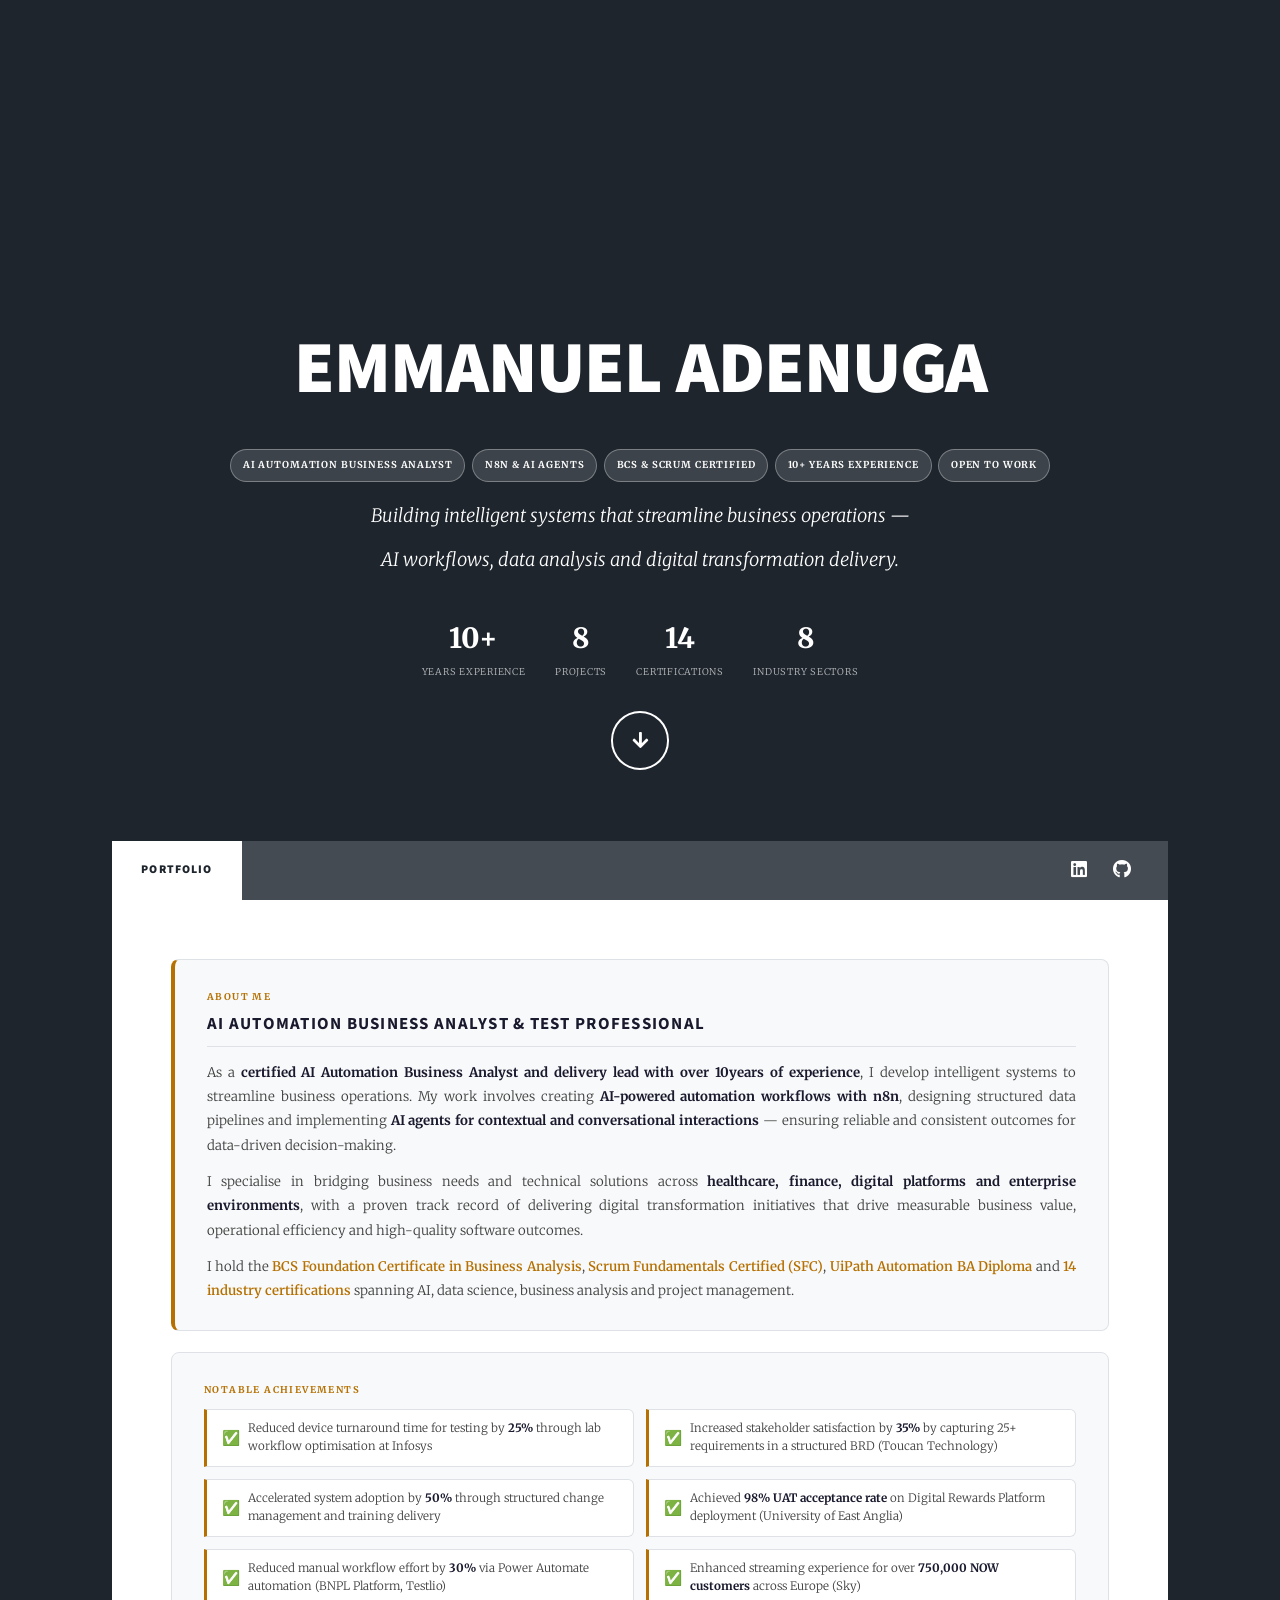
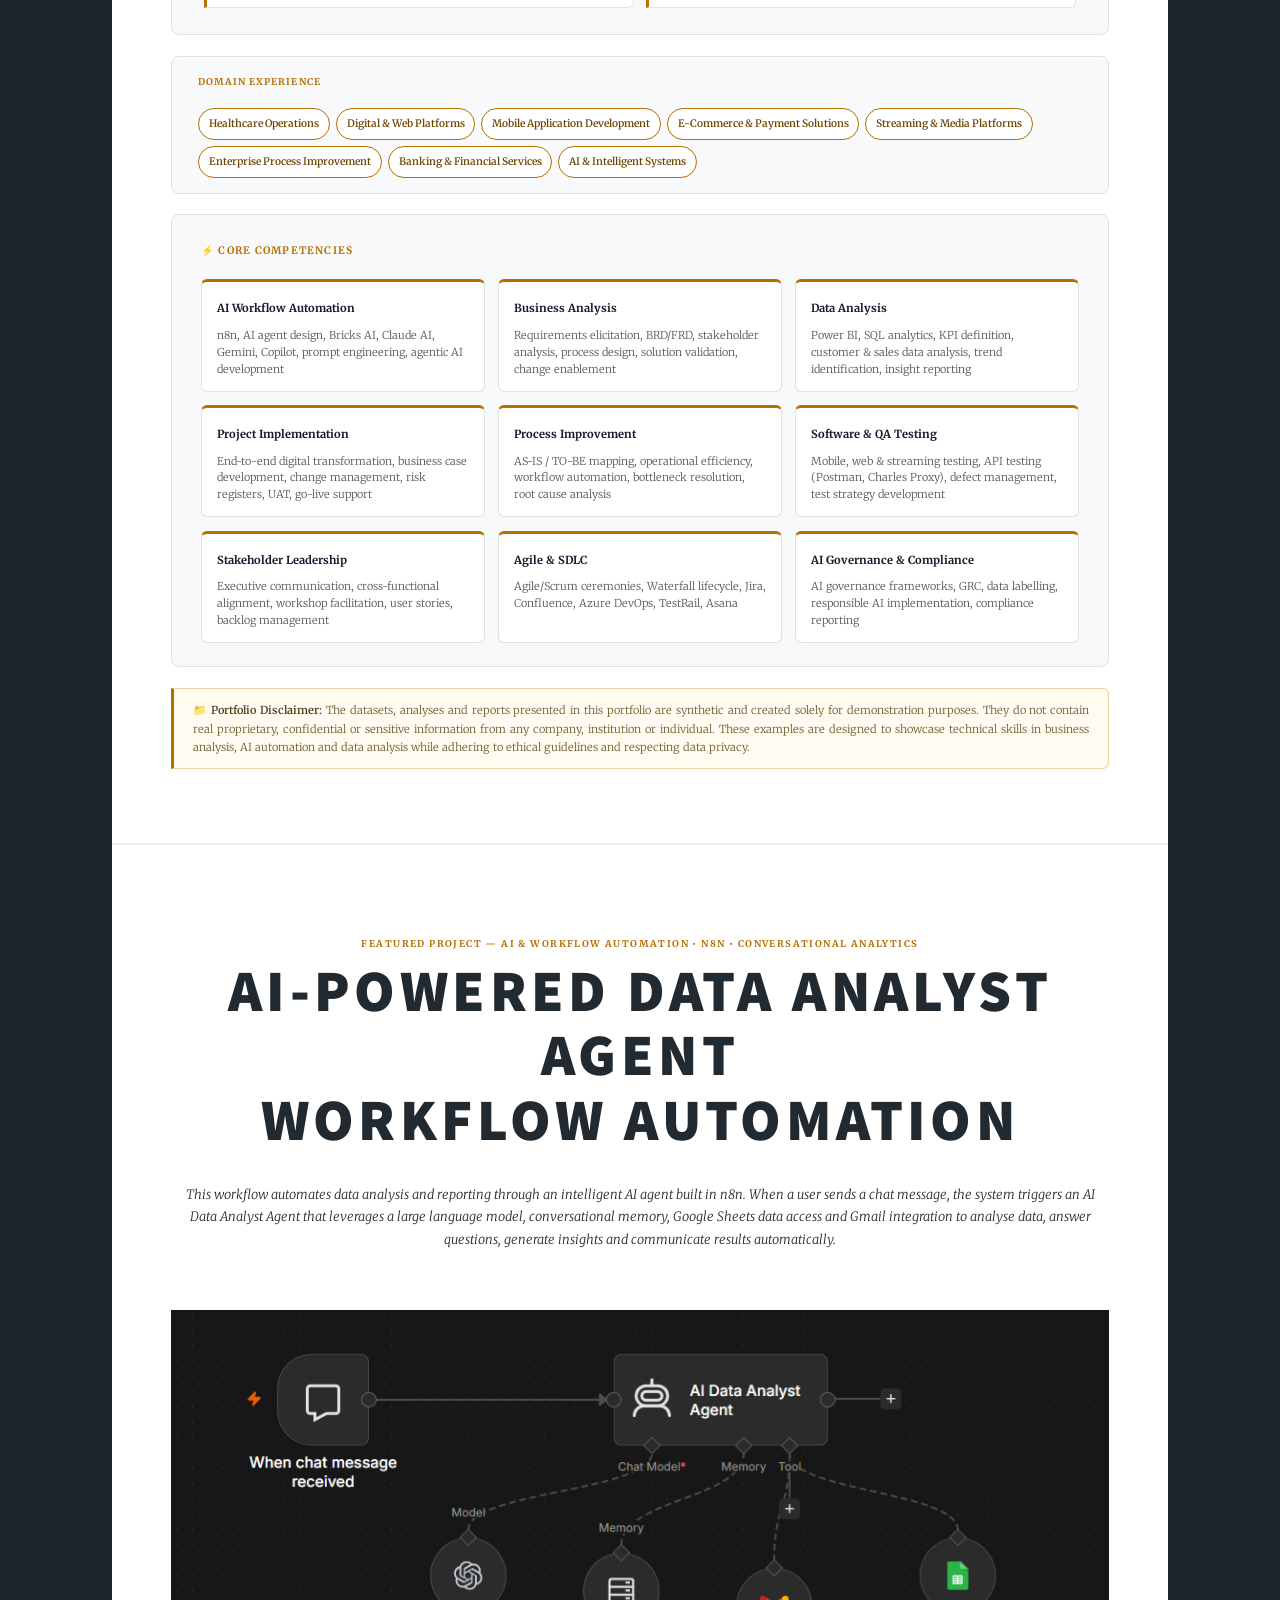
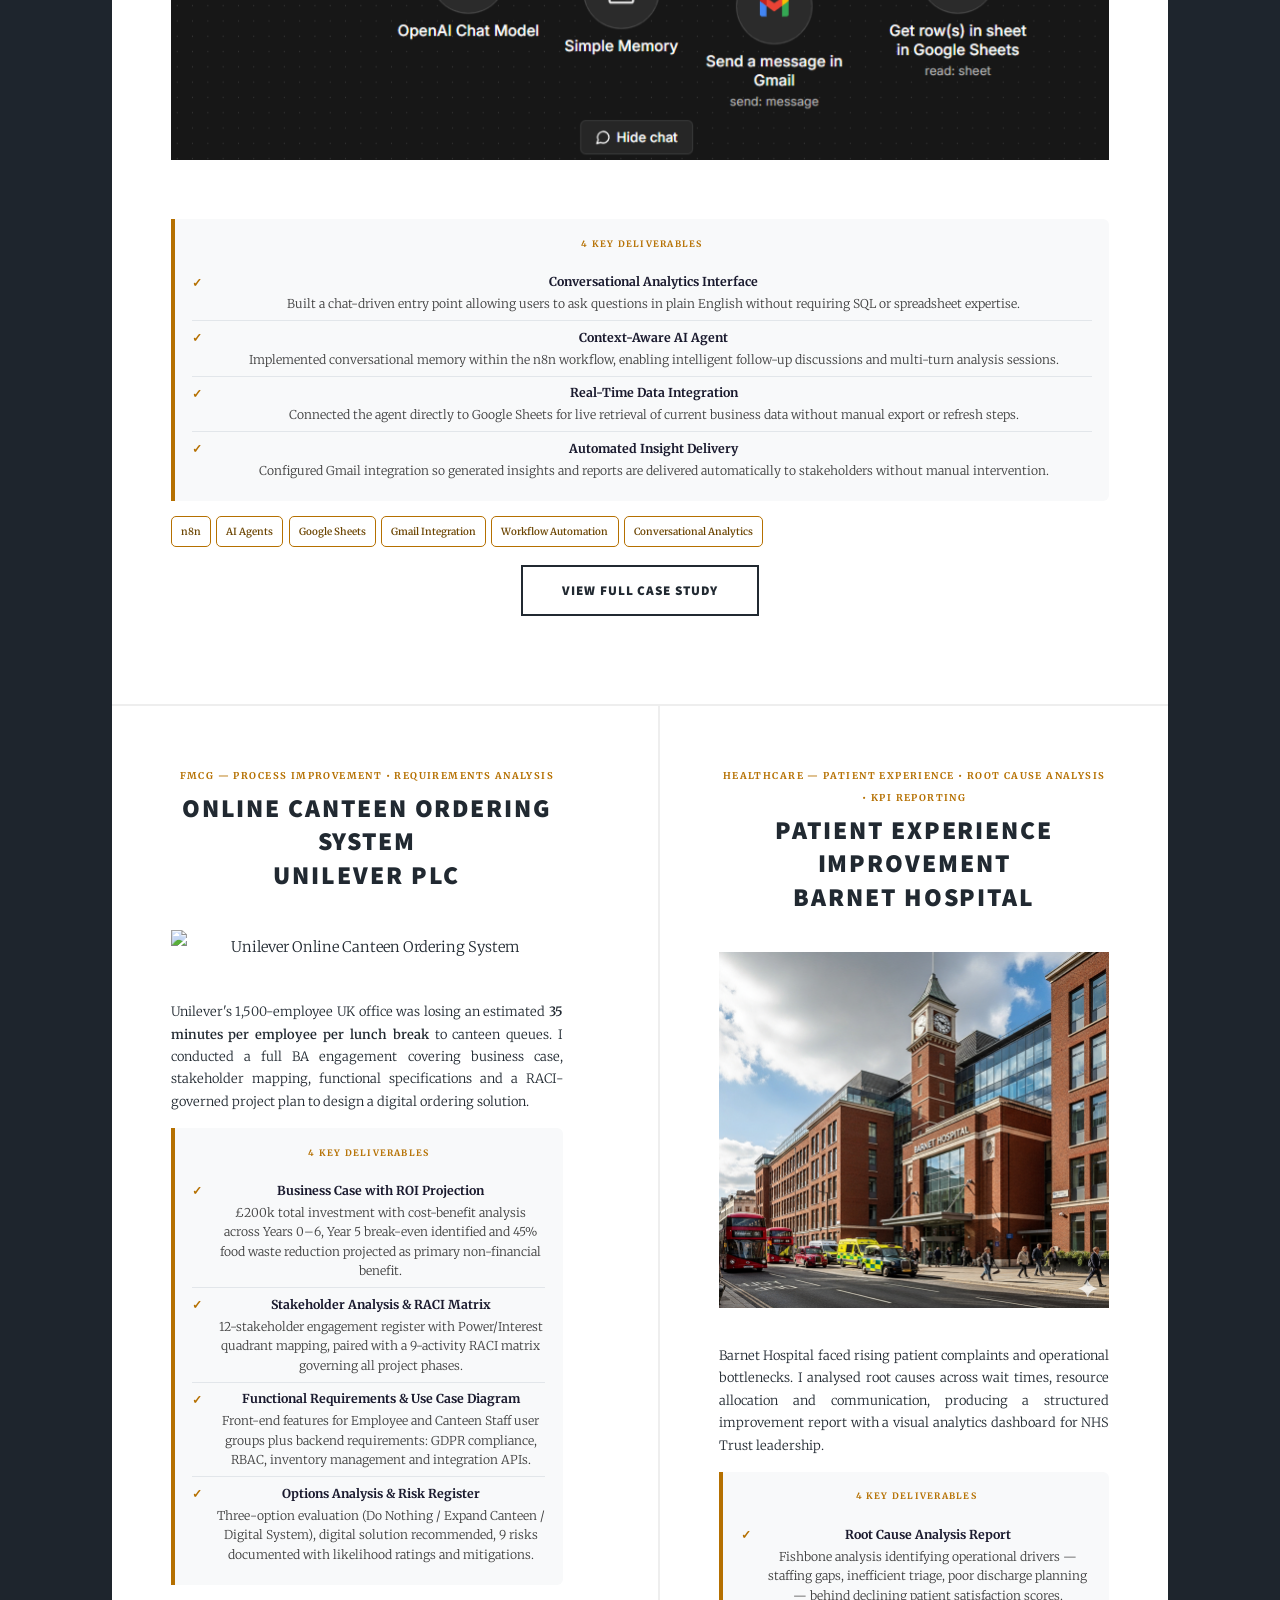
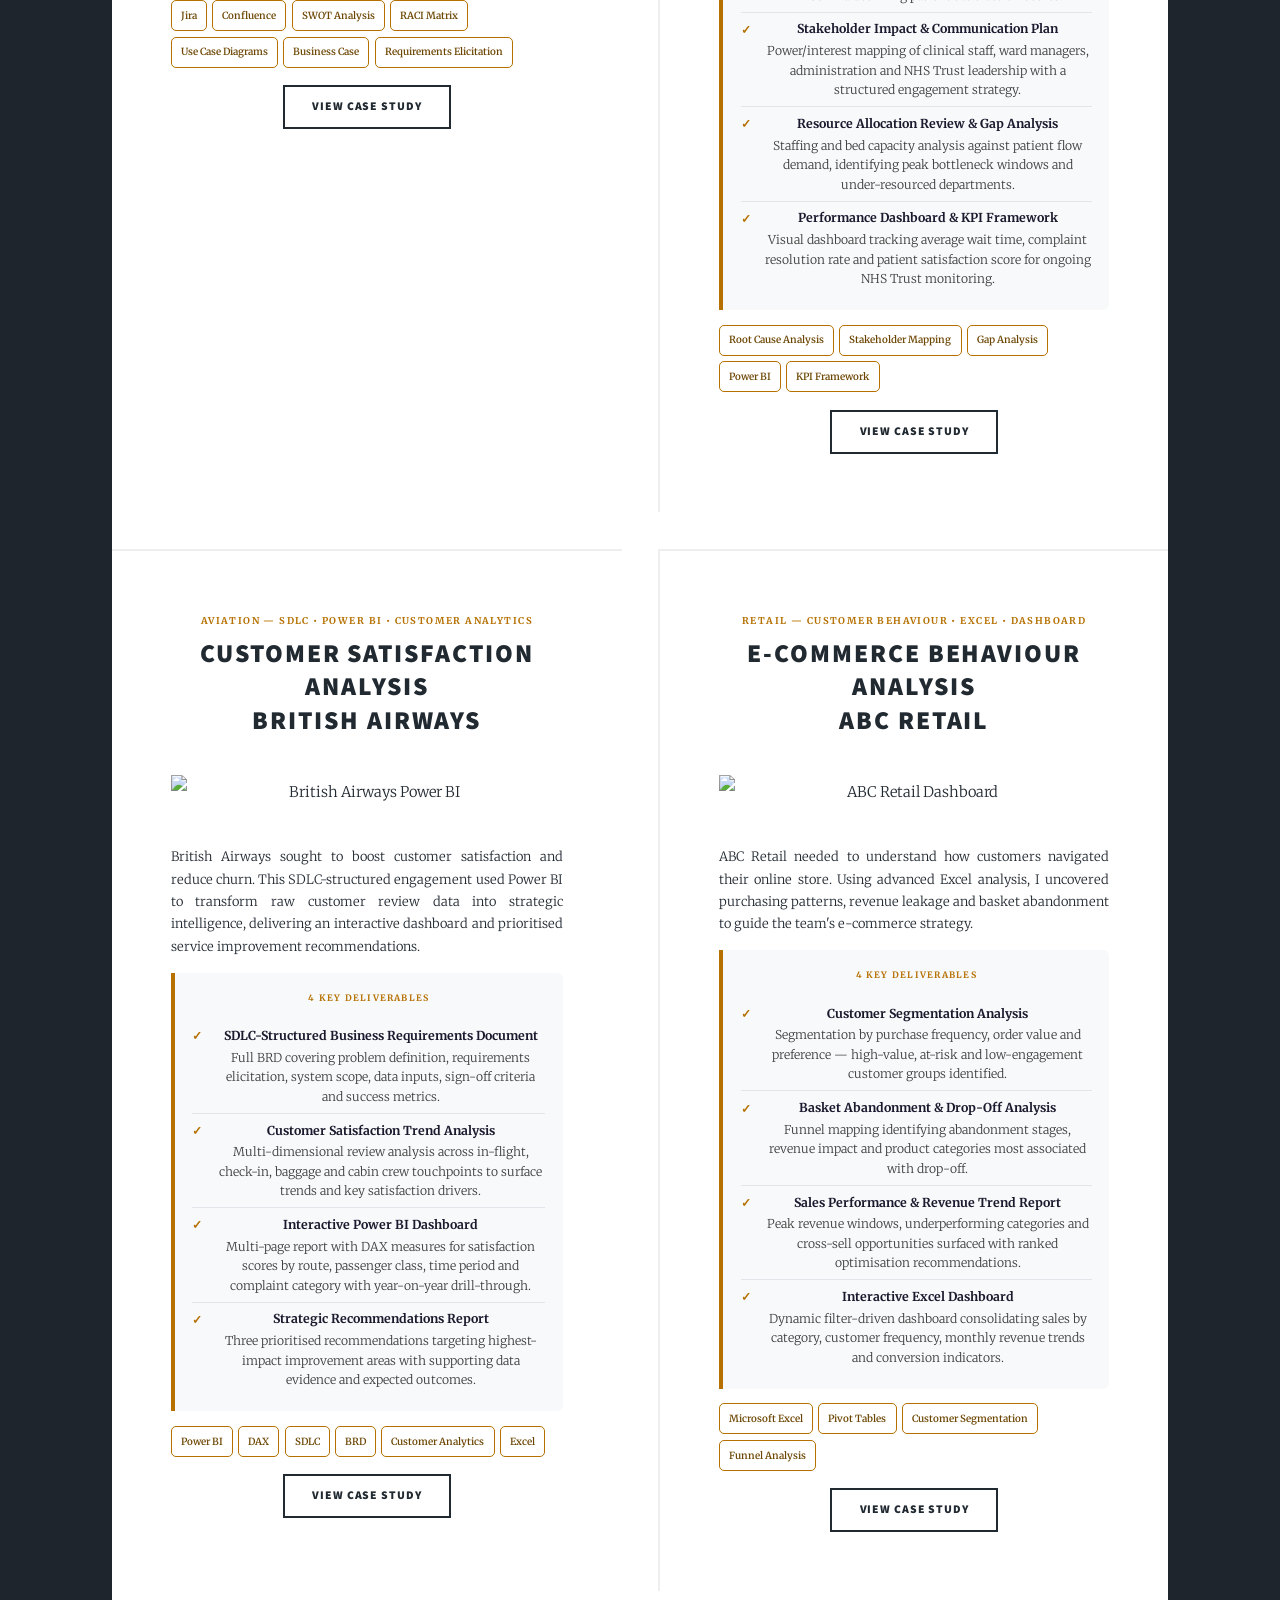
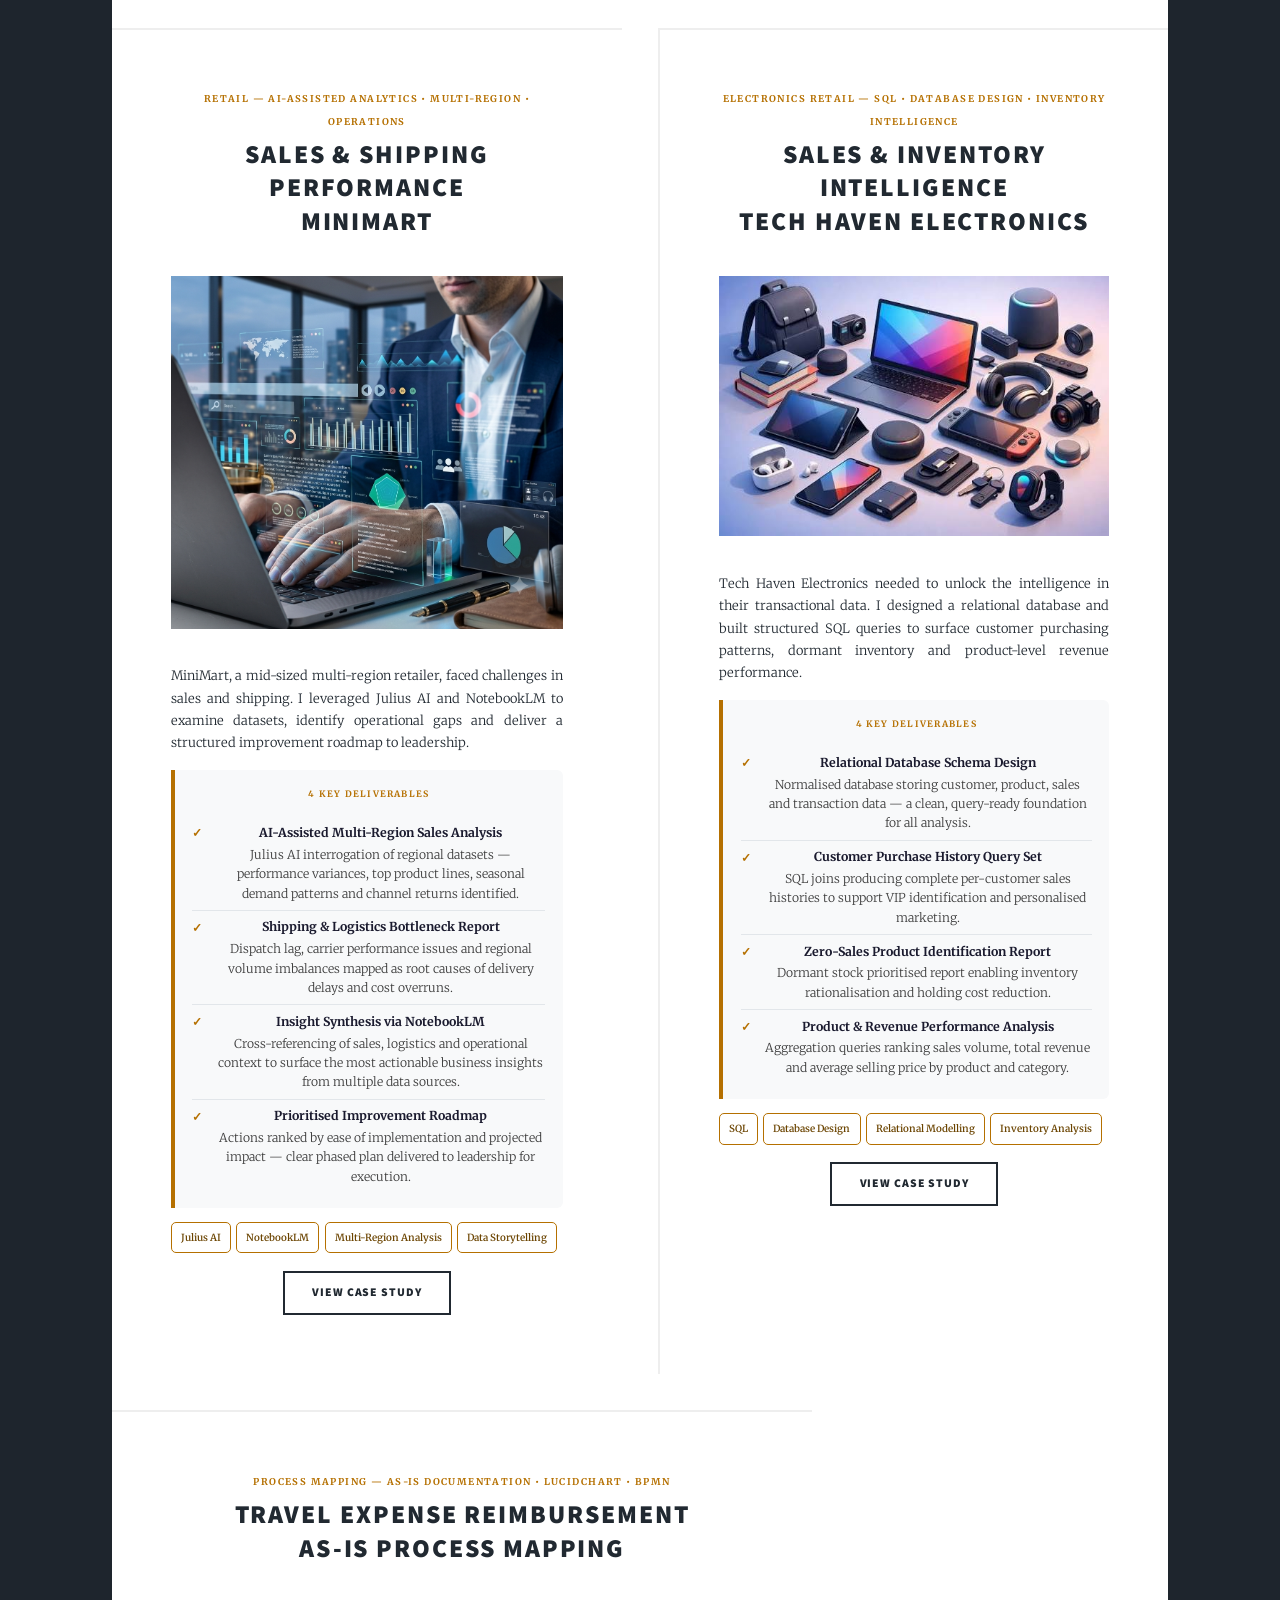
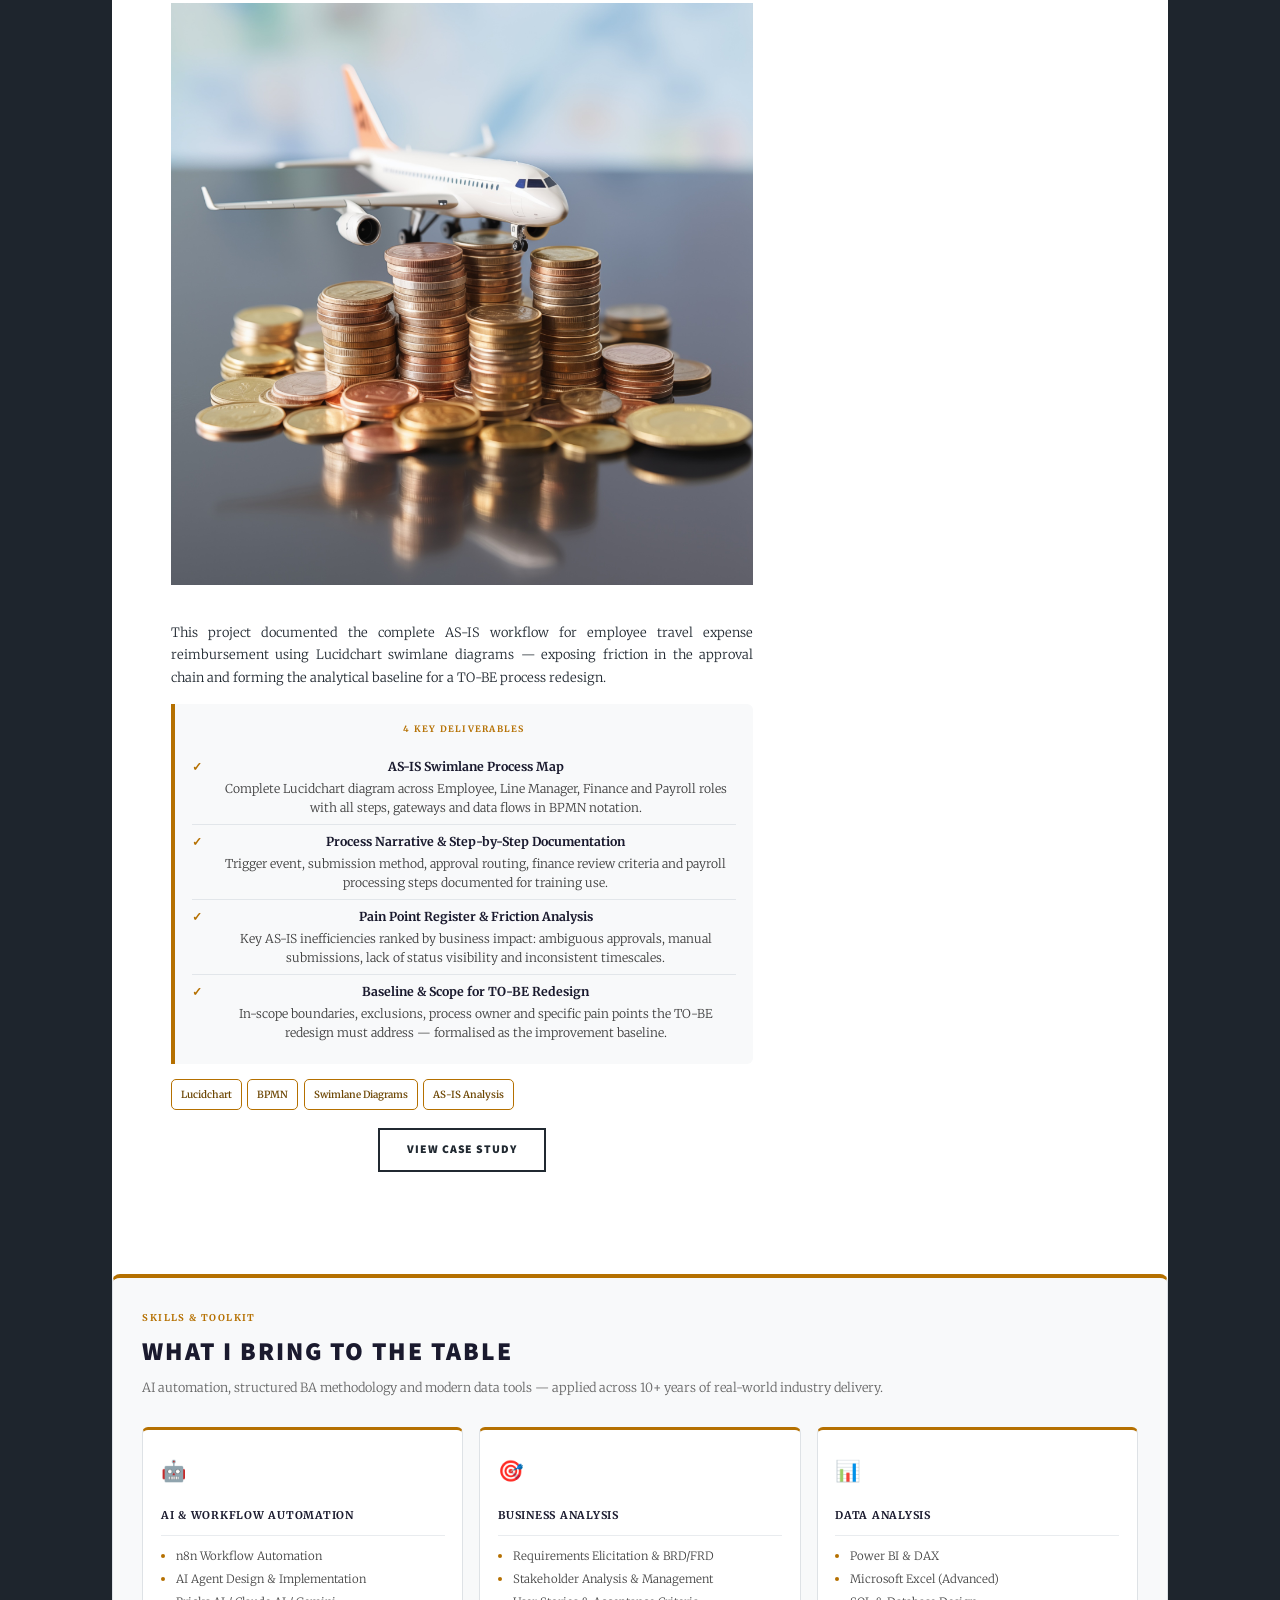
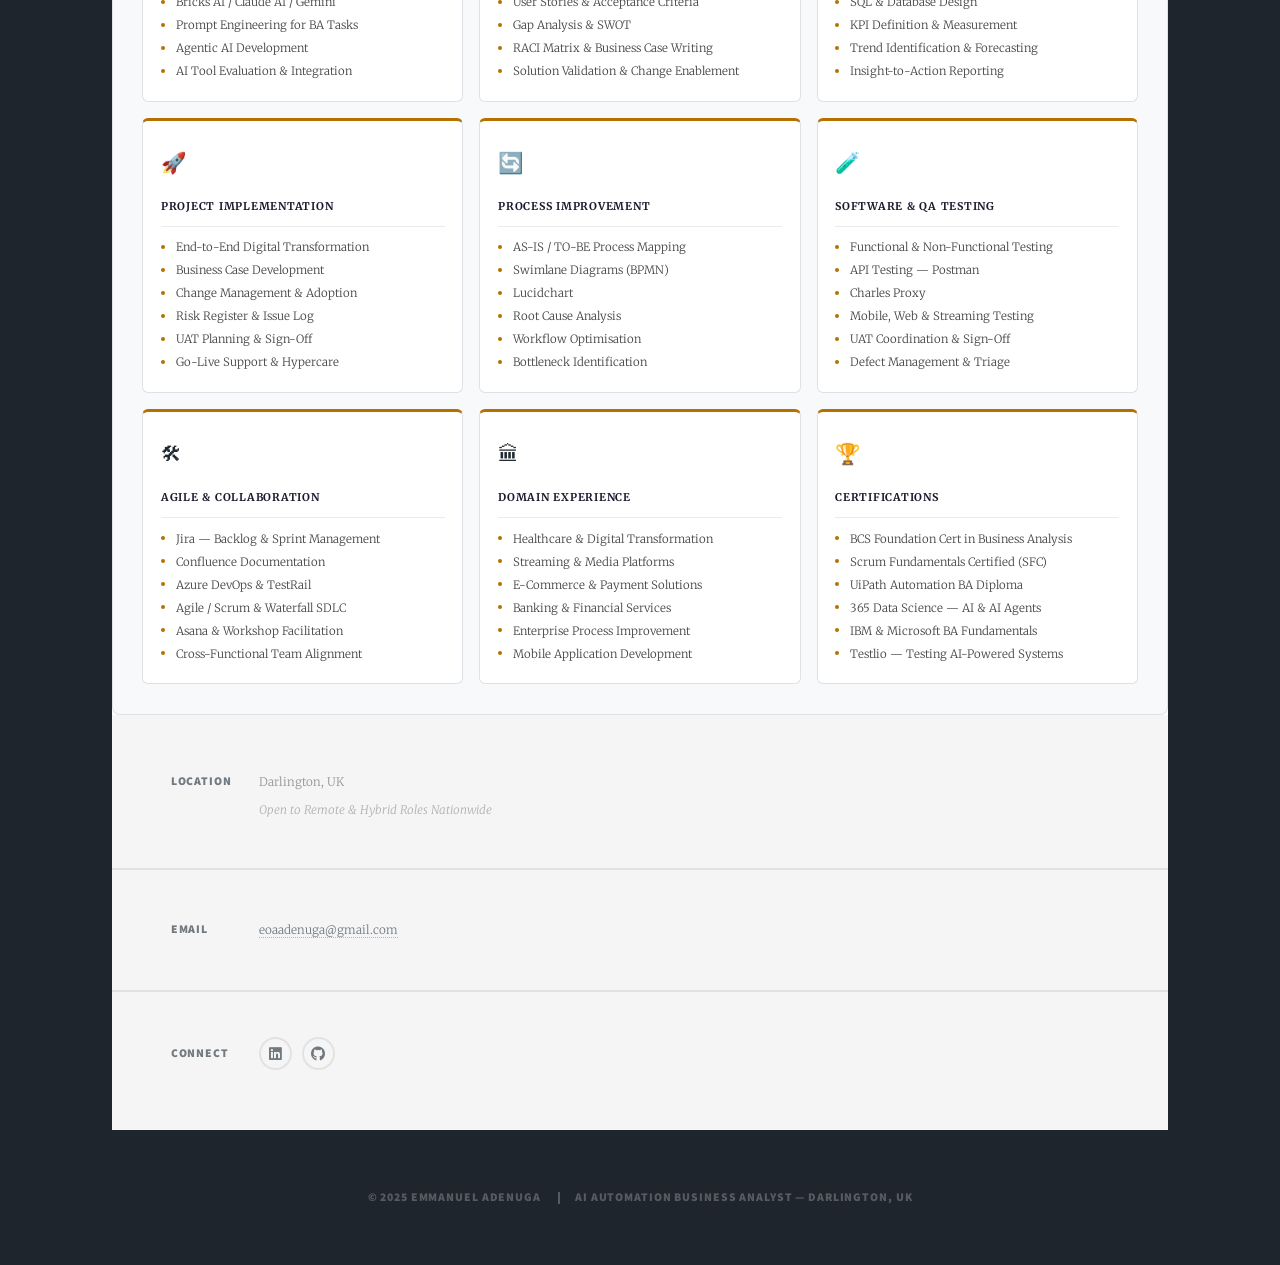
==== commit 3de64751: "Update index.html" ====
--- a/index.html
+++ b/index.html
@@ -350,7 +350,7 @@
           <div class="ea-panel ea-panel-accent ea-bio">
             <span class="ea-eyebrow">About Me</span>
             <h3>AI Automation Business Analyst &amp; Test Professional</h3>
-            <p>As a <strong>certified AI Automation Business Analyst with over 20 years of experience</strong>, I develop intelligent systems to streamline business operations. My work involves creating <strong>AI-powered automation workflows with n8n</strong>, designing structured data pipelines and implementing <strong>AI agents for contextual and conversational interactions</strong> — ensuring reliable and consistent outcomes for data-driven decision-making.</p>
+            <p>As a <strong>certified AI Automation Business Analyst and delivery lead with over 10years of experience</strong>, I develop intelligent systems to streamline business operations. My work involves creating <strong>AI-powered automation workflows with n8n</strong>, designing structured data pipelines and implementing <strong>AI agents for contextual and conversational interactions</strong> — ensuring reliable and consistent outcomes for data-driven decision-making.</p>
             <p>I specialise in bridging business needs and technical solutions across <strong>healthcare, finance, digital platforms and enterprise environments</strong>, with a proven track record of delivering digital transformation initiatives that drive measurable business value, operational efficiency and high-quality software outcomes.</p>
             <p>I hold the <em>BCS Foundation Certificate in Business Analysis</em>, <em>Scrum Fundamentals Certified (SFC)</em>, <em>UiPath Automation BA Diploma</em> and <em>14 industry certifications</em> spanning AI, data science, business analysis and project management.</p>
           </div>
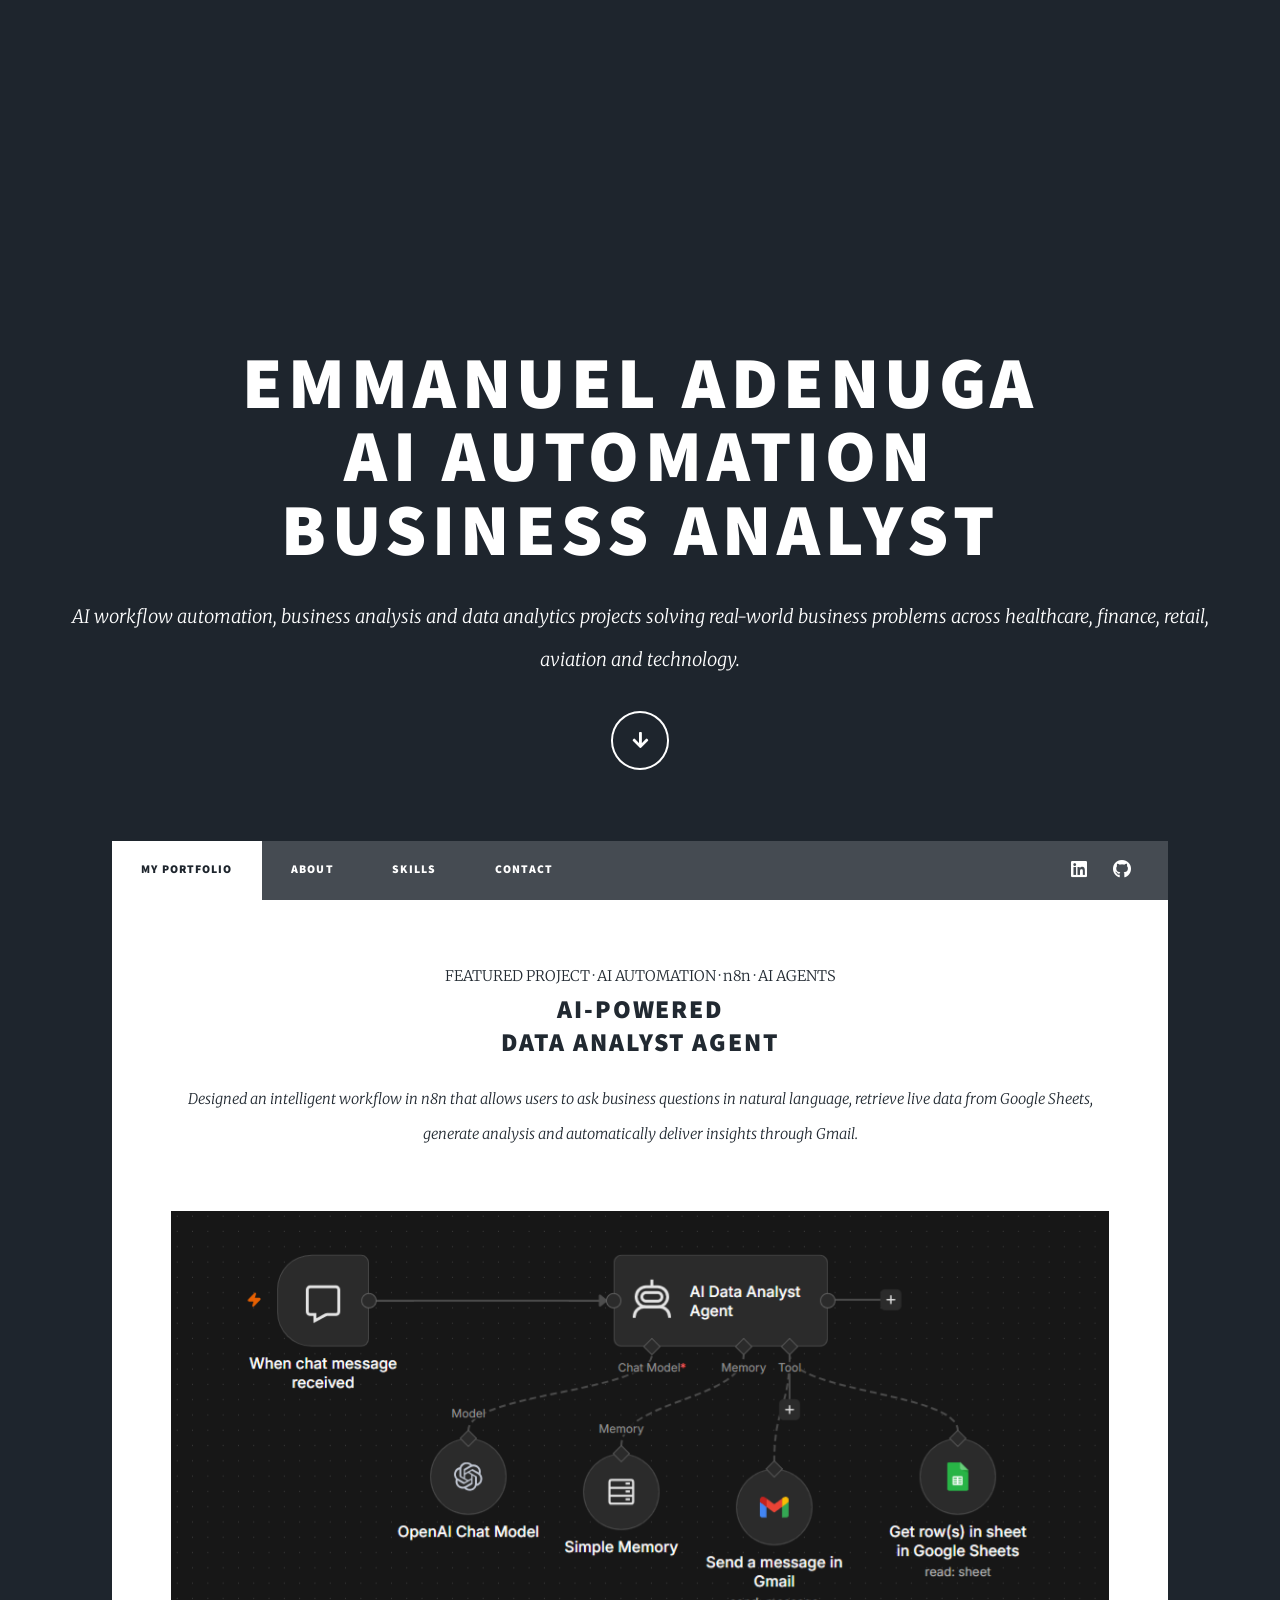
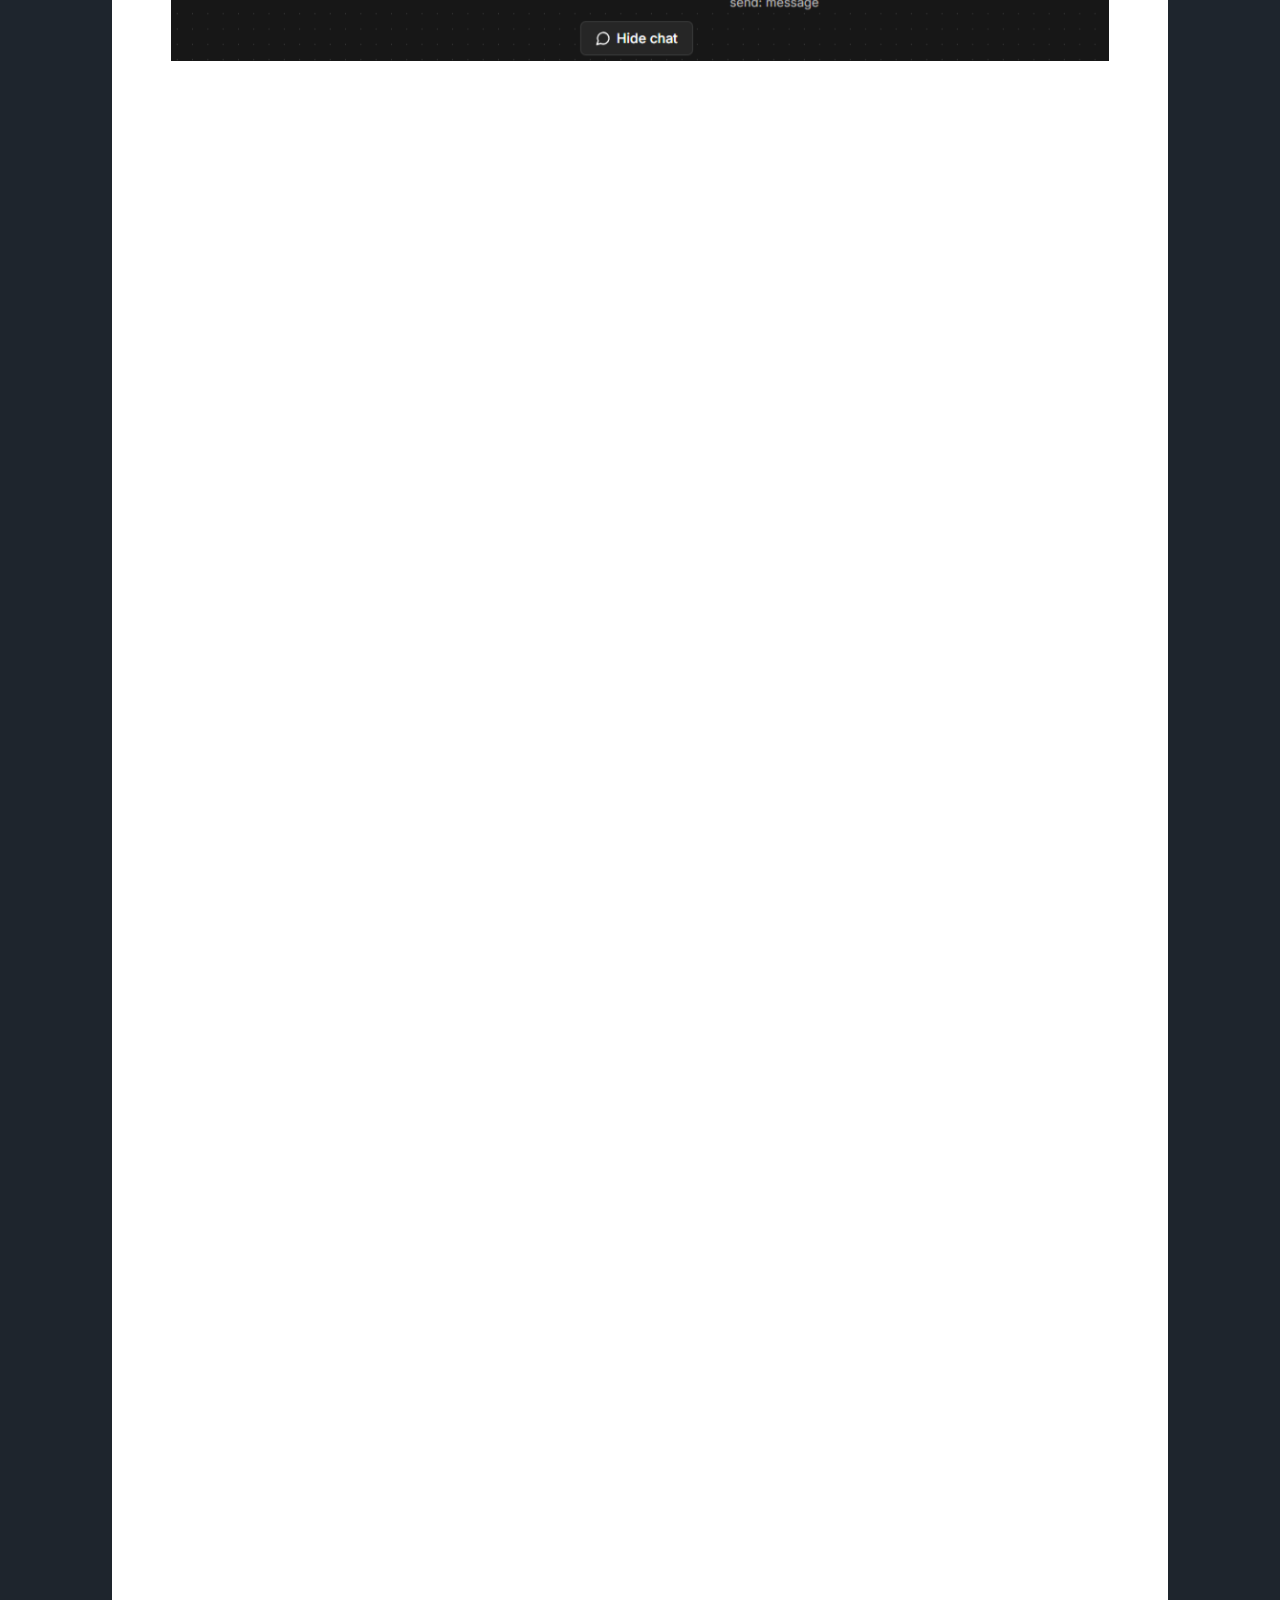
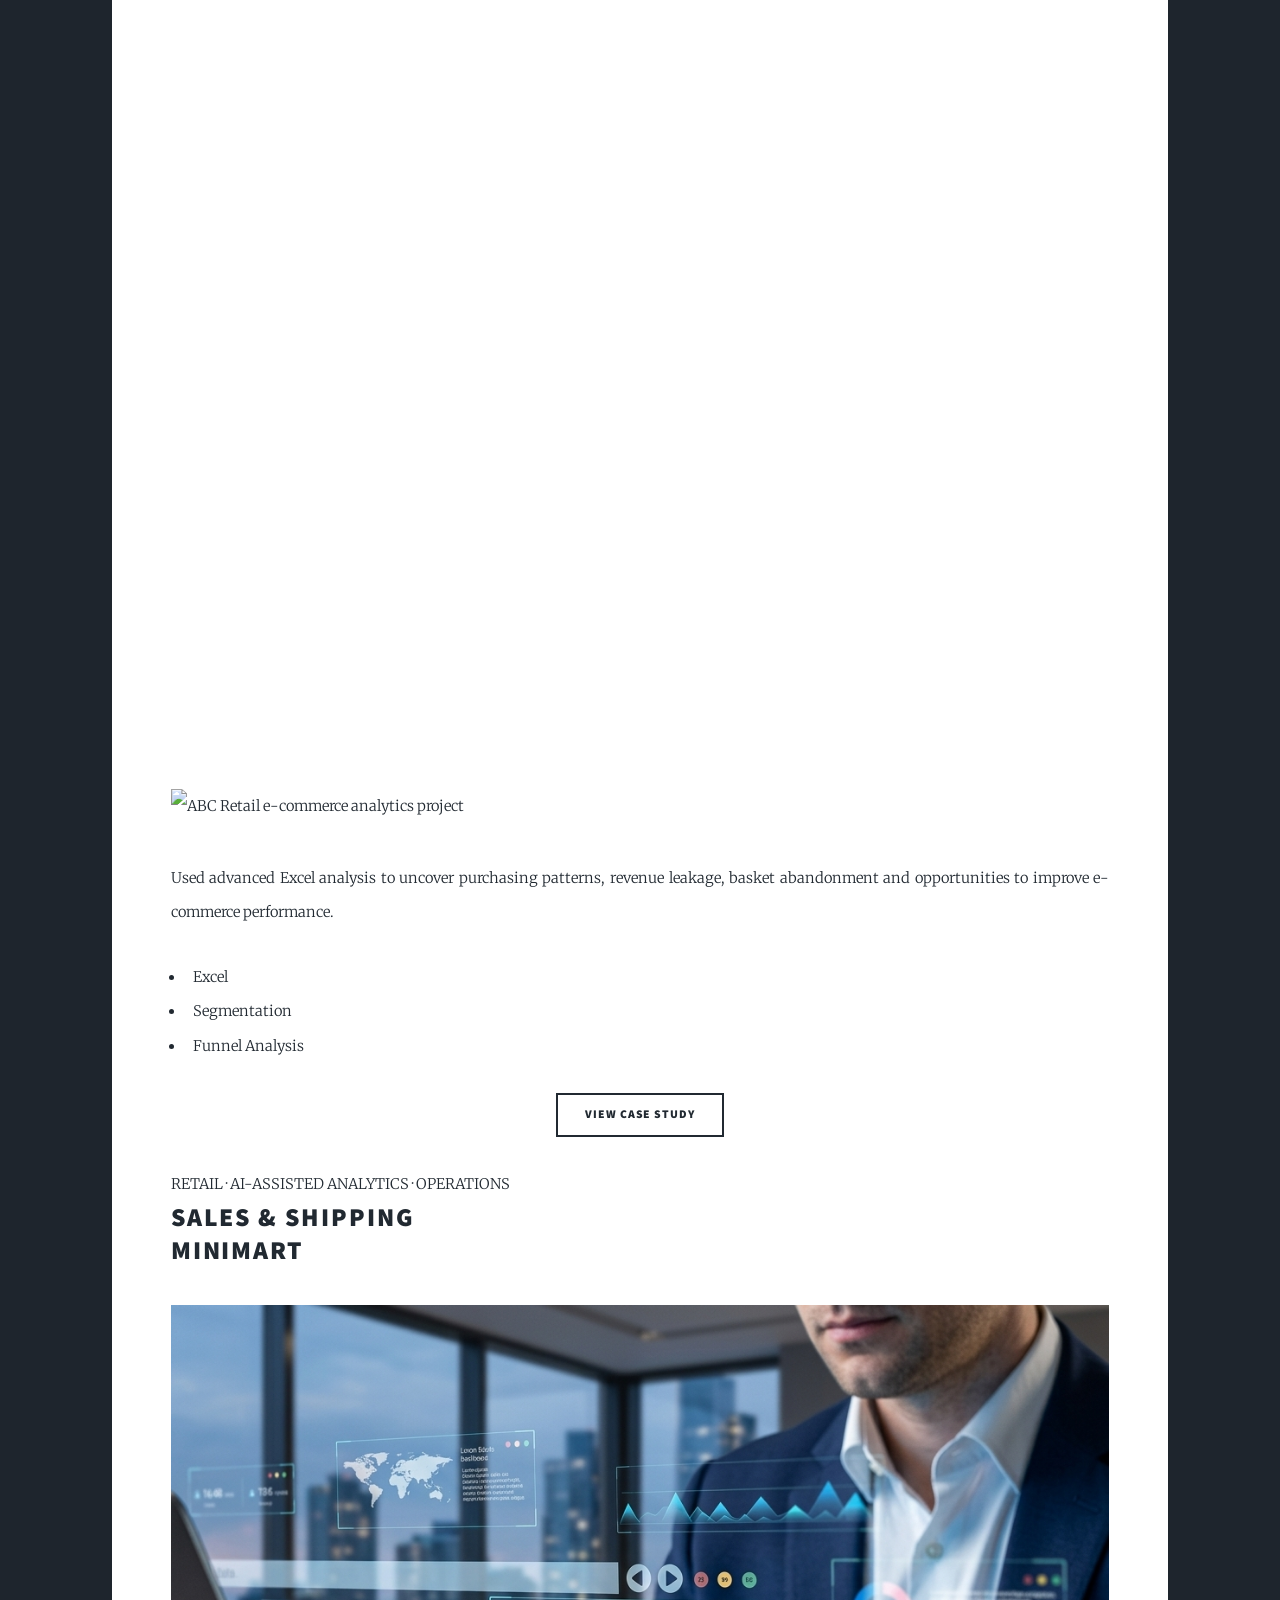
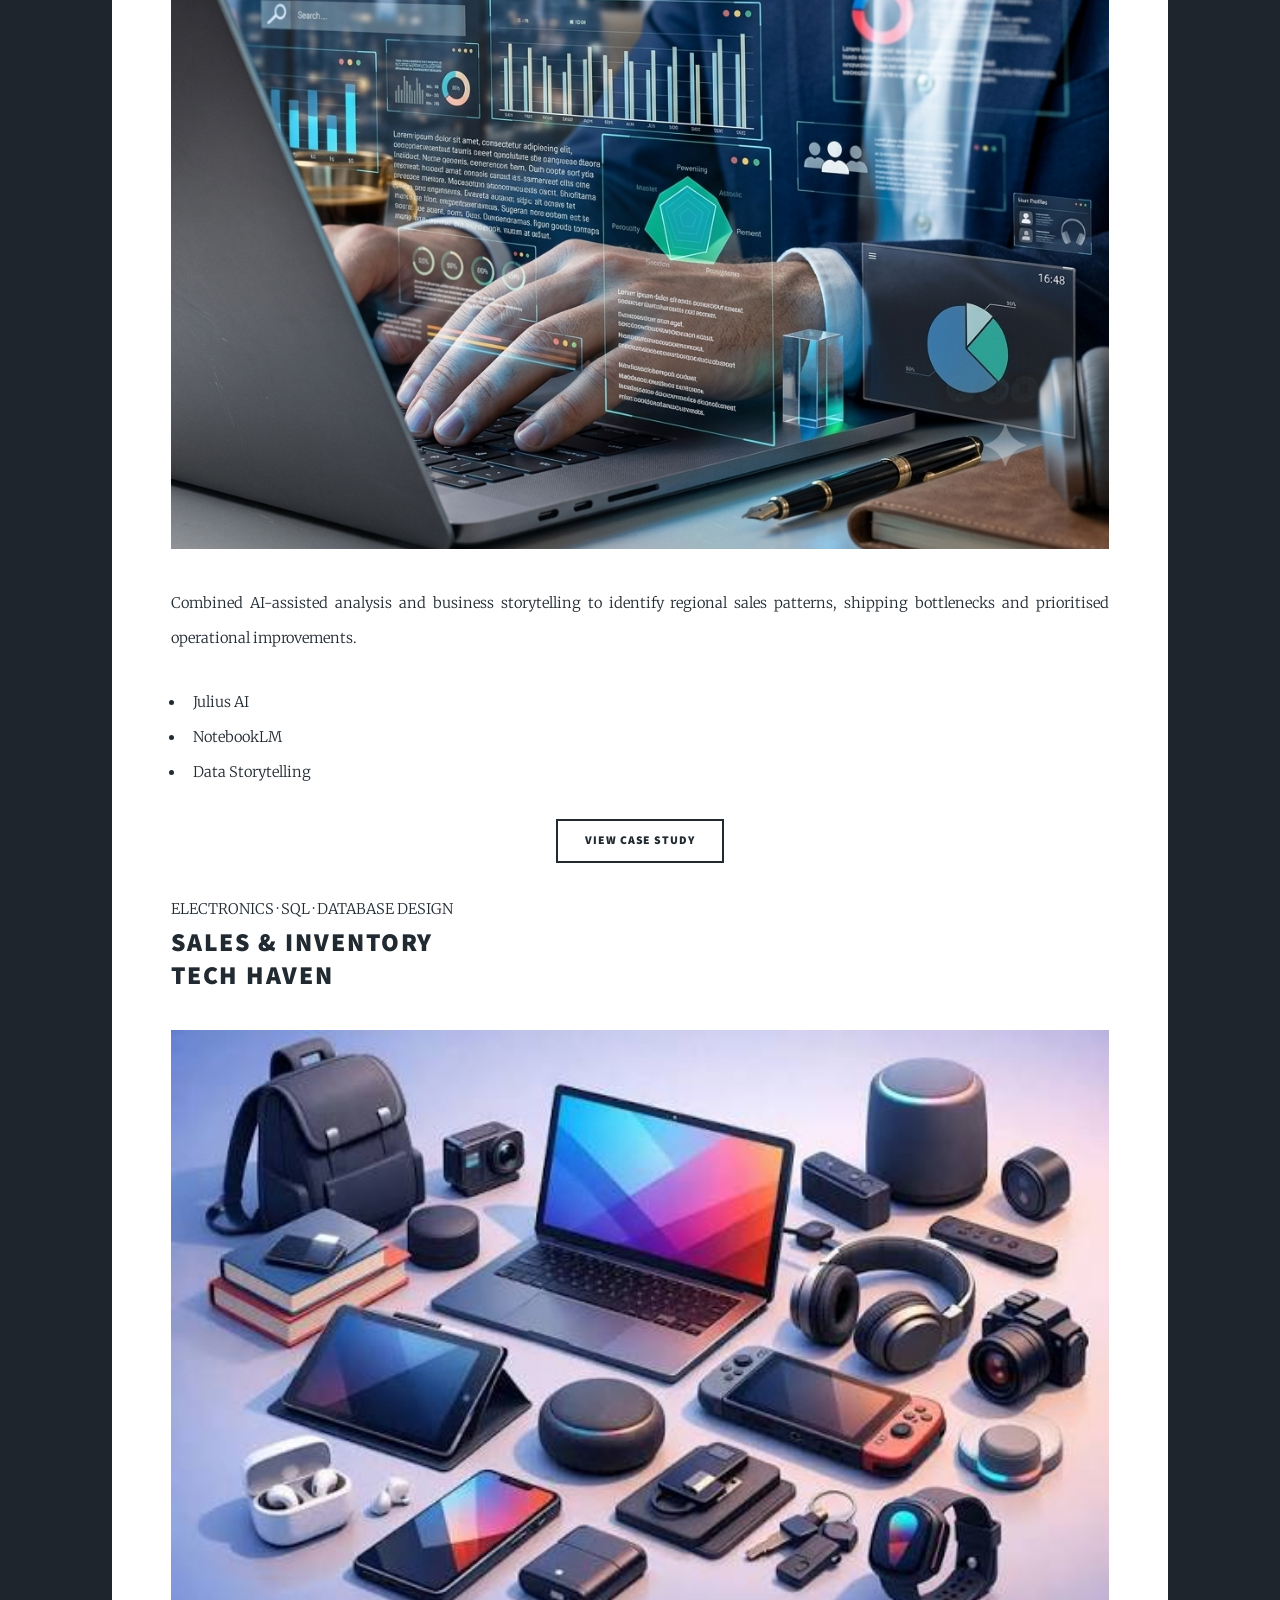
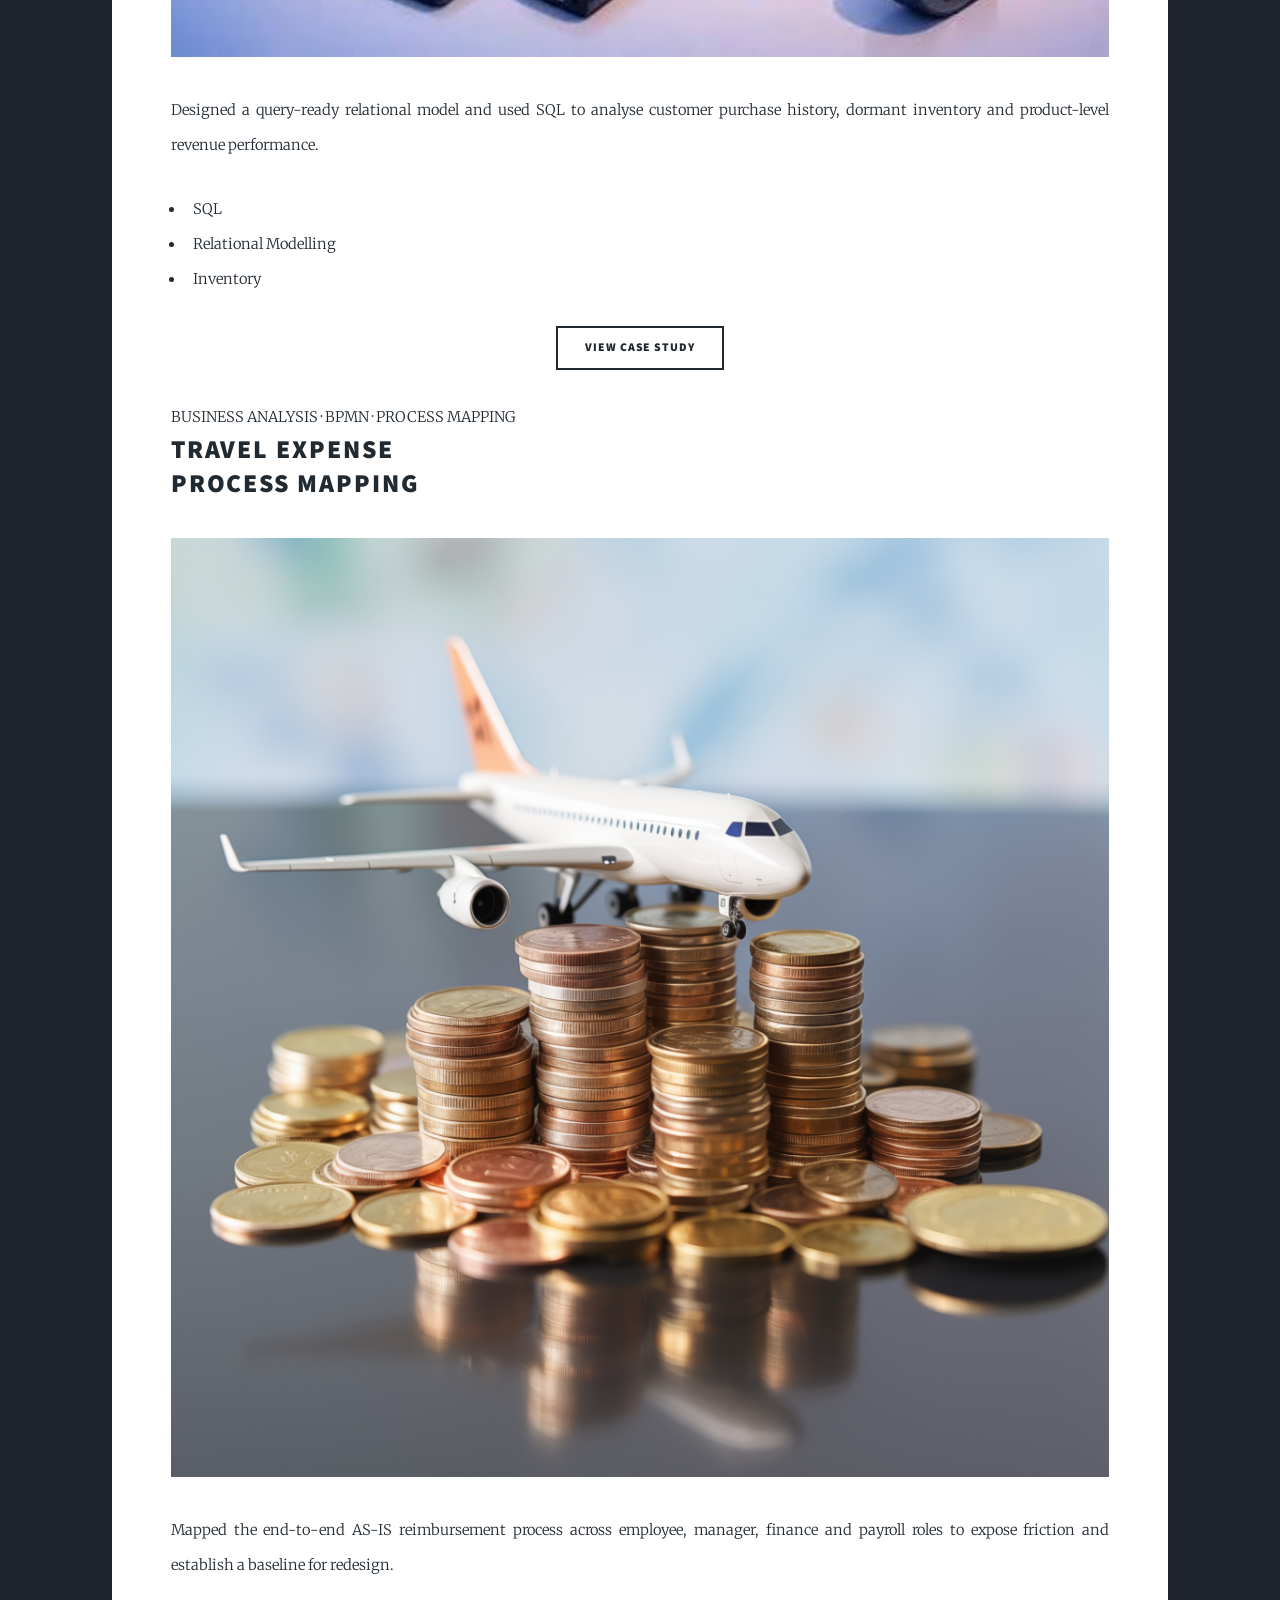
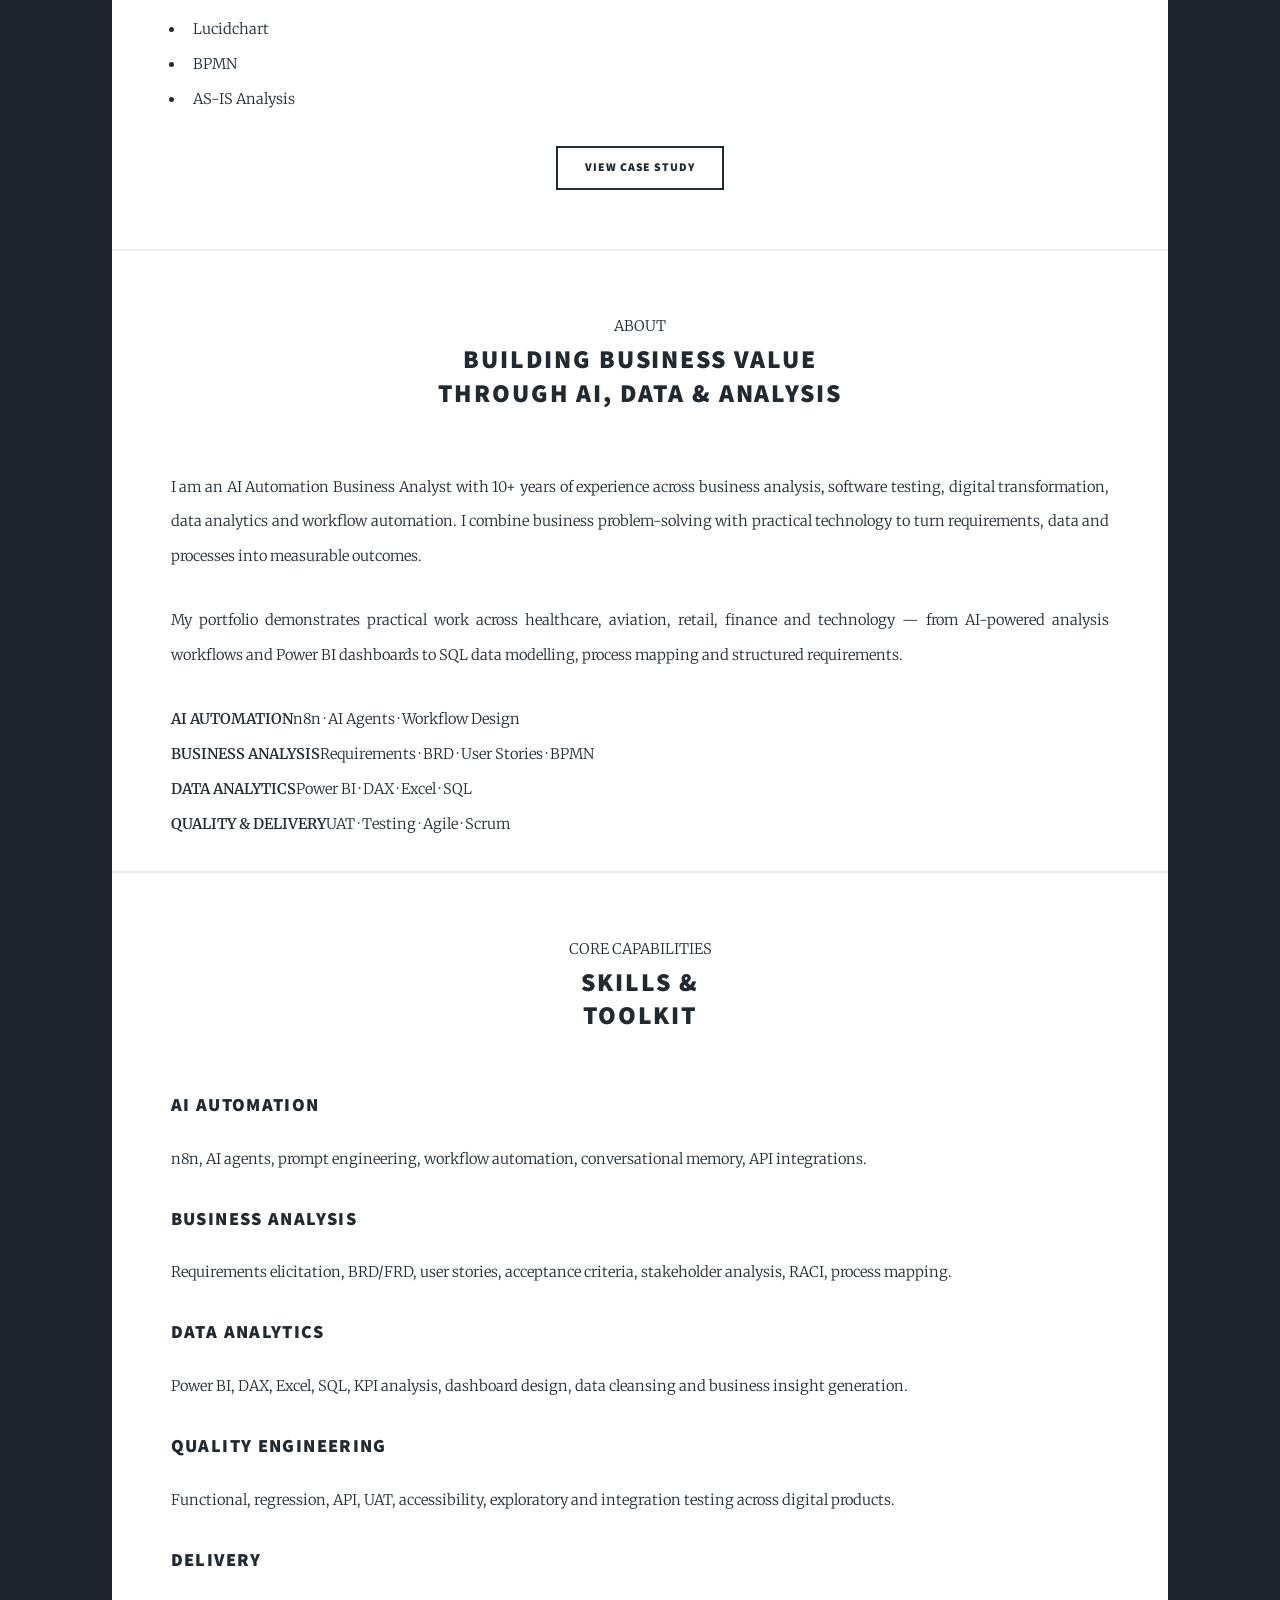
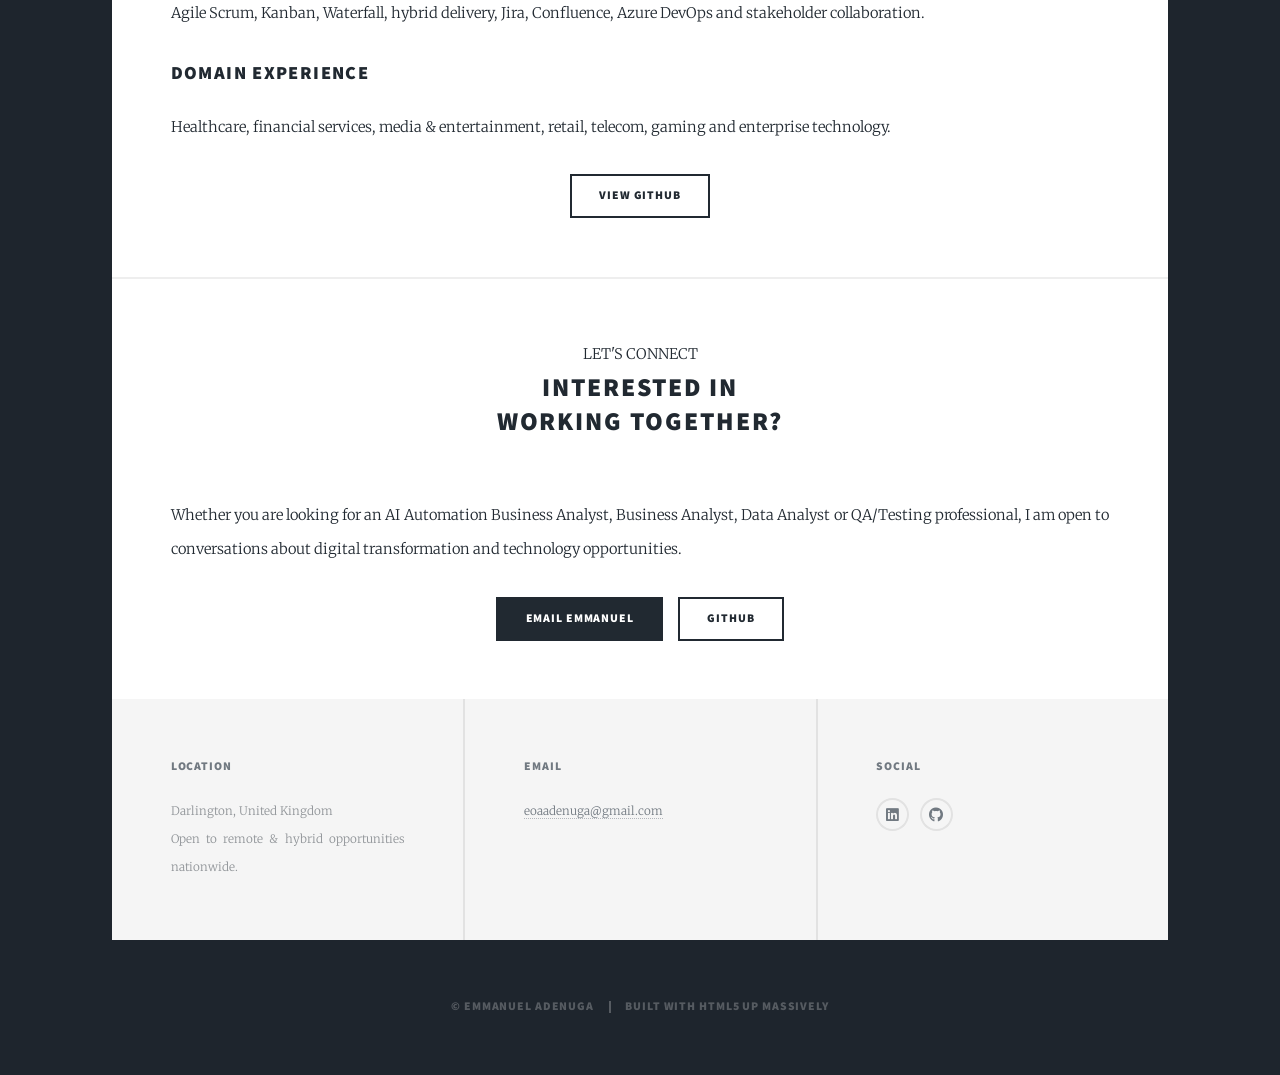
==== commit b43fe1c6: "Add files via upload" ====
--- a/index.html
+++ b/index.html
@@ -1,862 +1,214 @@
-<!DOCTYPE HTML>
-<!--
-  Massively by HTML5 UP — Emmanuel Adenuga BA Portfolio
-  Version 7.0 — Fully aligned to LinkedIn profile
--->
-<html>
-  <head>
-    <title>Emmanuel Adenuga | AI Automation Business Analyst</title>
-    <meta charset="utf-8" />
-    <meta name="viewport" content="width=device-width, initial-scale=1, user-scalable=no" />
-    <meta name="description" content="Emmanuel Adenuga – AI Automation Business Analyst with 20+ years experience. n8n, AI Agents, Power BI, SQL, BCS Certified." />
-    <link rel="stylesheet" href="assets/css/main.css" />
-    <noscript><link rel="stylesheet" href="assets/css/noscript.css" /></noscript>
-    <style>
-
-    /* ============================================================
-       ALL custom sections use DARK TEXT on LIGHT BACKGROUNDS
-       to override Massively theme's white #main background.
-       All classes prefixed ea- to avoid theme conflicts.
-    ============================================================ */
-
-    /* ── INTRO ──────────────────────────────────────────────── */
-    #intro h1 { letter-spacing: -1px; }
-    .ea-badge-row {
-      display: flex !important; flex-wrap: wrap !important;
-      justify-content: center !important; gap: 0.45rem !important;
-      margin: 0.9rem 0 1.1rem !important;
-    }
-    .ea-badge {
-      background: rgba(255,255,255,0.14) !important;
-      border: 1px solid rgba(255,255,255,0.32) !important;
-      color: #fff !important; font-size: 0.65rem !important;
-      font-weight: 700 !important; letter-spacing: 0.09em !important;
-      text-transform: uppercase !important; padding: 0.26rem 0.8rem !important;
-      border-radius: 100px !important; display: inline-block !important;
-    }
-    .ea-stat-strip {
-      display: flex !important; justify-content: center !important;
-      gap: 2rem !important; margin: 1rem 0 1.6rem !important; flex-wrap: wrap !important;
-    }
-    .ea-stat { text-align: center !important; }
-    .ea-stat strong {
-      display: block !important; font-size: 1.9rem !important;
-      font-weight: 800 !important; color: #fff !important; line-height: 1 !important;
-    }
-    .ea-stat span {
-      font-size: 0.64rem !important; letter-spacing: 0.08em !important;
-      text-transform: uppercase !important; color: rgba(255,255,255,0.7) !important;
-    }
-
-    /* ── NAV BADGE ──────────────────────────────────────────── */
-    .ea-avail {
-      background: #27ae60 !important; color: #fff !important;
-      font-size: 0.57rem !important; font-weight: 700 !important;
-      letter-spacing: 0.06em !important; text-transform: uppercase !important;
-      padding: 0.16rem 0.5rem !important; border-radius: 100px !important;
-      margin-left: 0.4rem !important; vertical-align: middle !important;
-      display: inline-block !important;
-    }
-
-    /* ── EYEBROW LABELS ─────────────────────────────────────── */
-    .ea-eyebrow {
-      display: block !important; font-size: 0.64rem !important;
-      font-weight: 700 !important; letter-spacing: 0.15em !important;
-      text-transform: uppercase !important; color: #b57000 !important;
-      margin-bottom: 0.4rem !important;
-    }
-
-    /* ── SHARED CARD BASE ───────────────────────────────────── */
-    .ea-panel {
-      background: #f8f9fa !important; border: 1px solid #dee2e6 !important;
-      border-radius: 8px !important; padding: 1.8rem 2.2rem !important;
-      margin-bottom: 1.4rem !important;
-    }
-    .ea-panel-accent { border-left: 4px solid #b57000 !important; }
-
-    /* ── ABOUT BIO ──────────────────────────────────────────── */
-    .ea-about { margin-bottom: 3rem !important; }
-    .ea-bio h3 {
-      font-size: 1.15rem !important; font-weight: 700 !important;
-      color: #1a1a2e !important; margin: 0 0 0.9rem 0 !important;
-      padding-bottom: 0.7rem !important;
-      border-bottom: 1px solid #dee2e6 !important; line-height: 1.3 !important;
-    }
-    .ea-bio p {
-      font-size: 0.9rem !important; line-height: 1.85 !important;
-      color: #3d3d3d !important; margin: 0 0 0.8rem 0 !important;
-    }
-    .ea-bio p:last-child { margin-bottom: 0 !important; }
-    .ea-bio strong { color: #1a1a2e !important; font-weight: 700 !important; }
-    .ea-bio em { font-style: normal !important; color: #b57000 !important; font-weight: 600 !important; }
-
-    /* ── ACHIEVEMENTS ───────────────────────────────────────── */
-    .ea-ach-grid {
-      display: grid !important;
-      grid-template-columns: repeat(2, 1fr) !important; gap: 0.8rem !important;
-      margin-top: 0.5rem !important;
-    }
-    .ea-ach-item {
-      background: #fff !important; border: 1px solid #dee2e6 !important;
-      border-left: 3px solid #b57000 !important; border-radius: 0 6px 6px 0 !important;
-      padding: 0.7rem 1rem !important; display: flex !important;
-      align-items: flex-start !important; gap: 0.6rem !important;
-    }
-    .ea-ach-icon { font-size: 1rem !important; flex-shrink: 0 !important; margin-top: 0.05rem !important; }
-    .ea-ach-text { font-size: 0.79rem !important; color: #3d3d3d !important; line-height: 1.55 !important; }
-    .ea-ach-text strong { color: #1a1a2e !important; font-weight: 700 !important; }
-
-
-    /* ── SECTORS ────────────────────────────────────────────── */
-    .ea-sectors {
-      background: #f8f9fa !important; border: 1px solid #dee2e6 !important;
-      border-radius: 8px !important; padding: 1rem 1.8rem !important;
-      margin-bottom: 1.4rem !important; display: flex !important;
-      align-items: center !important; gap: 1rem !important; flex-wrap: wrap !important;
-    }
-    .ea-sec-label {
-      font-size: 0.64rem !important; font-weight: 700 !important;
-      letter-spacing: 0.11em !important; text-transform: uppercase !important;
-      color: #b57000 !important; white-space: nowrap !important;
-    }
-    .ea-sec-tags { display: flex !important; flex-wrap: wrap !important; gap: 0.38rem !important; }
-    .ea-sec-tag {
-      font-size: 0.7rem !important; font-weight: 600 !important;
-      background: #fff !important; border: 1px solid #b57000 !important;
-      color: #6b4400 !important; padding: 0.2rem 0.68rem !important;
-      border-radius: 100px !important; display: inline-block !important;
-    }
-
-    /* ── COMPETENCIES ───────────────────────────────────────── */
-    .ea-comp-wrap {
-      background: #f8f9fa !important; border: 1px solid #dee2e6 !important;
-      border-radius: 8px !important; padding: 1.6rem 2rem !important;
-      margin-bottom: 1.4rem !important;
-    }
-    .ea-comp-heading {
-      font-size: 0.7rem !important; font-weight: 700 !important;
-      letter-spacing: 0.12em !important; text-transform: uppercase !important;
-      color: #b57000 !important; margin-bottom: 1.1rem !important; display: block !important;
-    }
-    .ea-comp-grid {
-      display: grid !important; grid-template-columns: repeat(3, 1fr) !important; gap: 0.9rem !important;
-    }
-    .ea-comp-card {
-      background: #fff !important; border: 1px solid #dee2e6 !important;
-      border-top: 3px solid #b57000 !important; border-radius: 6px !important;
-      padding: 0.9rem 1rem !important;
-    }
-    .ea-comp-label {
-      font-size: 0.76rem !important; font-weight: 700 !important;
-      color: #1a1a2e !important; display: block !important; margin-bottom: 0.35rem !important;
-    }
-    .ea-comp-desc {
-      font-size: 0.74rem !important; color: #555 !important;
-      line-height: 1.55 !important; display: block !important;
-    }
-
-
-    /* ── DELIVERABLES ───────────────────────────────────────── */
-    .ea-del {
-      background: #f8f9fa !important; border-left: 4px solid #b57000 !important;
-      border-radius: 0 6px 6px 0 !important; padding: 1rem 1.2rem !important;
-      margin: 1rem 0 !important;
-    }
-    .ea-del-label {
-      font-size: 0.6rem !important; font-weight: 700 !important;
-      letter-spacing: 0.14em !important; text-transform: uppercase !important;
-      color: #b57000 !important; display: block !important; margin-bottom: 0.75rem !important;
-    }
-    .ea-del ul { list-style: none !important; margin: 0 !important; padding: 0 !important; }
-    .ea-del ul li {
-      font-size: 0.83rem !important; line-height: 1.6 !important;
-      color: #3d3d3d !important; padding: 0.45rem 0 0.45rem 1.6rem !important;
-      position: relative !important; margin: 0 !important;
-      border-bottom: 1px solid #e2e6ea !important;
-    }
-    .ea-del ul li:last-child { border-bottom: none !important; }
-    .ea-del ul li::before {
-      content: '✓' !important; color: #b57000 !important; font-weight: 700 !important;
-      font-size: 0.85rem !important; position: absolute !important; left: 0 !important; top: 0.48rem !important;
-    }
-    .ea-del ul li strong {
-      color: #1a1a2e !important; font-weight: 700 !important;
-      display: block !important; margin-bottom: 0.15rem !important; font-size: 0.84rem !important;
-    }
-
-    /* ── TOOL BADGES ────────────────────────────────────────── */
-    .ea-tools {
-      display: flex !important; flex-wrap: wrap !important;
-      gap: 0.36rem !important; margin: 0.8rem 0 1.2rem !important;
-    }
-    .ea-tb {
-      font-size: 0.67rem !important; font-weight: 600 !important;
-      background: #fff !important; border: 1px solid #b57000 !important;
-      color: #6b4400 !important; padding: 0.2rem 0.62rem !important;
-      border-radius: 5px !important; display: inline-block !important;
-    }
-
-    /* ── SKILLS GRID ────────────────────────────────────────── */
-    .ea-skills-wrap {
-      margin: 3rem 0 0 !important; padding: 2rem !important;
-      background: #f8f9fa !important; border: 1px solid #dee2e6 !important;
-      border-top: 4px solid #b57000 !important; border-radius: 8px !important;
-    }
-    .ea-skills-wrap h2 { color: #1a1a2e !important; margin-bottom: 0.3rem !important; }
-    .ea-skills-sub {
-      font-size: 0.86rem !important; color: #666 !important;
-      margin-bottom: 1.6rem !important; display: block !important;
-    }
-    .ea-sk-grid {
-      display: grid !important; grid-template-columns: repeat(3, 1fr) !important; gap: 1.1rem !important;
-    }
-    .ea-sk-card {
-      background: #fff !important; border: 1px solid #dee2e6 !important;
-      border-top: 3px solid #b57000 !important; border-radius: 6px !important; padding: 1.2rem !important;
-    }
-    .ea-sk-icon { font-size: 1.4rem !important; display: block !important; margin-bottom: 0.45rem !important; }
-    .ea-sk-title {
-      font-size: 0.73rem !important; font-weight: 700 !important; color: #1a1a2e !important;
-      text-transform: uppercase !important; letter-spacing: 0.07em !important;
-      display: block !important; margin-bottom: 0.65rem !important;
-      padding-bottom: 0.45rem !important; border-bottom: 1px solid #e9ecef !important;
-    }
-    .ea-sk-list { list-style: none !important; margin: 0 !important; padding: 0 !important; }
-    .ea-sk-list li {
-      font-size: 0.78rem !important; color: #444 !important;
-      padding: 0.2rem 0 0.2rem 1rem !important; position: relative !important;
-      line-height: 1.5 !important; margin: 0 !important;
-    }
-    .ea-sk-list li::before {
-      content: '' !important; width: 4px !important; height: 4px !important;
-      background: #b57000 !important; border-radius: 50% !important;
-      position: absolute !important; left: 0 !important; top: 0.58rem !important;
-    }
-
-    /* ── DISCLAIMER ─────────────────────────────────────────── */
-    .ea-disc {
-      background: #fffbf0 !important; border: 1px solid #e8d5a3 !important;
-      border-left: 3px solid #b57000 !important; border-radius: 0 6px 6px 0 !important;
-      padding: 0.85rem 1.3rem !important;
-    }
-    .ea-disc p {
-      font-size: 0.75rem !important; color: #6b5c2e !important;
-      line-height: 1.65 !important; margin: 0 !important;
-    }
-    .ea-disc strong { color: #4a3d1a !important; }
-
-    /* ── RESPONSIVE ─────────────────────────────────────────── */
-    @media screen and (max-width: 980px) {
-      .ea-comp-grid { grid-template-columns: repeat(2,1fr) !important; }
-      .ea-sk-grid   { grid-template-columns: repeat(2,1fr) !important; }
-      .ea-ach-grid  { grid-template-columns: 1fr !important; }
-    }
-    @media screen and (max-width: 736px) {
-      .ea-panel { padding: 1.3rem !important; }
-      .ea-comp-wrap { padding: 1.3rem !important; }
-      .ea-skills-wrap { padding: 1.3rem !important; }
-    }
-    @media screen and (max-width: 560px) {
-      .ea-comp-grid { grid-template-columns: 1fr !important; }
-      .ea-sk-grid   { grid-template-columns: 1fr !important; }
-    }
-
-    /* ── PROJECT DESCRIPTION TEXT — force consistency with rest of site ── */
-    .posts article > p,
-    article.post.featured > header > p {
-      font-size: 0.875rem !important;
-      line-height: 1.75 !important;
-      color: inherit;
-      margin: 0 0 1rem 0 !important;
-    }
-
-    /* ── POSTS GRID — fix uneven last-item stretch/gap ── */
-    .posts {
-      display: grid !important;
-      grid-template-columns: repeat(2, 1fr) !important;
-      gap: 2.5rem !important;
-    }
-    .posts article {
-      width: 100% !important;
-      margin: 0 !important;
-    }
-    @media screen and (max-width: 980px) {
-      .posts { grid-template-columns: 1fr !important; }
-    }
-    .ea-span-full {
-      grid-column: 1 / -1 !important;
-      max-width: 700px !important;
-      margin: 0 auto !important;
-    }
-
-    </style>
-  </head>
-  <body class="is-preload">
-    <div id="wrapper" class="fade-in">
-
-      <!-- ══ INTRO ════════════════════════════════════════════ -->
-      <div id="intro">
-        <h1>Emmanuel Adenuga</h1>
-        <div class="ea-badge-row">
-          <span class="ea-badge">AI Automation Business Analyst</span>
-          <span class="ea-badge">n8n &amp; AI Agents</span>
-          <span class="ea-badge">BCS &amp; Scrum Certified</span>
-          <span class="ea-badge">10+ Years Experience</span>
-          <span class="ea-badge">Open to Work</span>
-        </div>
-        <p>
-          Building intelligent systems that streamline business operations —<br />
-          AI workflows, data analysis and digital transformation delivery.
-        </p>
-        <div class="ea-stat-strip">
-          <div class="ea-stat"><strong>10+</strong><span>Years Experience</span></div>
-          <div class="ea-stat"><strong>8</strong><span>Projects</span></div>
-          <div class="ea-stat"><strong>14</strong><span>Certifications</span></div>
-          <div class="ea-stat"><strong>8</strong><span>Industry Sectors</span></div>
-        </div>
-        <ul class="actions">
-          <li><a href="#header" class="button icon solid solo fa-arrow-down scrolly">View My Work</a></li>
-        </ul>
-      </div>
-
-      <!-- ══ HEADER ══════════════════════════════════════════ -->
-      <header id="header">
-        <a href="index.html" class="logo">Emmanuel Adenuga &mdash; AI Automation BA Portfolio</a>
-      </header>
-
-      <!-- ══ NAV ═════════════════════════════════════════════ -->
-      <nav id="nav">
-        <ul class="links">
-          <li class="active">
-            <a href="index.html">Portfolio</a>
-            <span class="ea-avail">Open to Work</span>
-          </li>
-        </ul>
-        <ul class="icons">
-          <li><a href="https://www.linkedin.com/in/emmanuel-adenuga/" target="_blank" rel="noopener" class="icon brands fa-linkedin" title="LinkedIn"><span class="label">LinkedIn</span></a></li>
-          <li><a href="https://github.com/eoaadenuga" target="_blank" rel="noopener" class="icon brands fa-github" title="GitHub"><span class="label">GitHub</span></a></li>
-        </ul>
-      </nav>
-
-      <!-- ══ MAIN ════════════════════════════════════════════ -->
-      <div id="main">
-
-        <!-- ════════════════════════════════════════════════════
-             ABOUT ME
-        ════════════════════════════════════════════════════ -->
-        <div class="ea-about">
-
-          <!-- Bio -->
-          <div class="ea-panel ea-panel-accent ea-bio">
-            <span class="ea-eyebrow">About Me</span>
-            <h3>AI Automation Business Analyst &amp; Test Professional</h3>
-            <p>As a <strong>certified AI Automation Business Analyst and delivery lead with over 10years of experience</strong>, I develop intelligent systems to streamline business operations. My work involves creating <strong>AI-powered automation workflows with n8n</strong>, designing structured data pipelines and implementing <strong>AI agents for contextual and conversational interactions</strong> — ensuring reliable and consistent outcomes for data-driven decision-making.</p>
-            <p>I specialise in bridging business needs and technical solutions across <strong>healthcare, finance, digital platforms and enterprise environments</strong>, with a proven track record of delivering digital transformation initiatives that drive measurable business value, operational efficiency and high-quality software outcomes.</p>
-            <p>I hold the <em>BCS Foundation Certificate in Business Analysis</em>, <em>Scrum Fundamentals Certified (SFC)</em>, <em>UiPath Automation BA Diploma</em> and <em>14 industry certifications</em> spanning AI, data science, business analysis and project management.</p>
-          </div>
-
-          <!-- Notable Achievements -->
-          <div class="ea-panel">
-            <span class="ea-eyebrow">Notable Achievements</span>
-            <div class="ea-ach-grid">
-              <div class="ea-ach-item">
-                <span class="ea-ach-icon">&#9989;</span>
-                <span class="ea-ach-text">Reduced device turnaround time for testing by <strong>25%</strong> through lab workflow optimisation at Infosys</span>
-              </div>
-              <div class="ea-ach-item">
-                <span class="ea-ach-icon">&#9989;</span>
-                <span class="ea-ach-text">Increased stakeholder satisfaction by <strong>35%</strong> by capturing 25+ requirements in a structured BRD (Toucan Technology)</span>
-              </div>
-              <div class="ea-ach-item">
-                <span class="ea-ach-icon">&#9989;</span>
-                <span class="ea-ach-text">Accelerated system adoption by <strong>50%</strong> through structured change management and training delivery</span>
-              </div>
-              <div class="ea-ach-item">
-                <span class="ea-ach-icon">&#9989;</span>
-                <span class="ea-ach-text">Achieved <strong>98% UAT acceptance rate</strong> on Digital Rewards Platform deployment (University of East Anglia)</span>
-              </div>
-              <div class="ea-ach-item">
-                <span class="ea-ach-icon">&#9989;</span>
-                <span class="ea-ach-text">Reduced manual workflow effort by <strong>30%</strong> via Power Automate automation (BNPL Platform, Testlio)</span>
-              </div>
-              <div class="ea-ach-item">
-                <span class="ea-ach-icon">&#9989;</span>
-                <span class="ea-ach-text">Enhanced streaming experience for over <strong>750,000 NOW customers</strong> across Europe (Sky)</span>
-              </div>
-            </div>
-          </div>
-
-          <!-- Domain Sectors -->
-          <div class="ea-sectors">
-            <span class="ea-sec-label">Domain Experience</span>
-            <div class="ea-sec-tags">
-              <span class="ea-sec-tag">Healthcare Operations</span>
-              <span class="ea-sec-tag">Digital &amp; Web Platforms</span>
-              <span class="ea-sec-tag">Mobile Application Development</span>
-              <span class="ea-sec-tag">E-Commerce &amp; Payment Solutions</span>
-              <span class="ea-sec-tag">Streaming &amp; Media Platforms</span>
-              <span class="ea-sec-tag">Enterprise Process Improvement</span>
-              <span class="ea-sec-tag">Banking &amp; Financial Services</span>
-              <span class="ea-sec-tag">AI &amp; Intelligent Systems</span>
-            </div>
-          </div>
-
-          <!-- Core Competencies -->
-          <div class="ea-comp-wrap">
-            <span class="ea-comp-heading">&#9889; Core Competencies</span>
-            <div class="ea-comp-grid">
-              <div class="ea-comp-card">
-                <span class="ea-comp-label">AI Workflow Automation</span>
-                <span class="ea-comp-desc">n8n, AI agent design, Bricks AI, Claude AI, Gemini, Copilot, prompt engineering, agentic AI development</span>
-              </div>
-              <div class="ea-comp-card">
-                <span class="ea-comp-label">Business Analysis</span>
-                <span class="ea-comp-desc">Requirements elicitation, BRD/FRD, stakeholder analysis, process design, solution validation, change enablement</span>
-              </div>
-              <div class="ea-comp-card">
-                <span class="ea-comp-label">Data Analysis</span>
-                <span class="ea-comp-desc">Power BI, SQL analytics, KPI definition, customer &amp; sales data analysis, trend identification, insight reporting</span>
-              </div>
-              <div class="ea-comp-card">
-                <span class="ea-comp-label">Project Implementation</span>
-                <span class="ea-comp-desc">End-to-end digital transformation, business case development, change management, risk registers, UAT, go-live support</span>
-              </div>
-              <div class="ea-comp-card">
-                <span class="ea-comp-label">Process Improvement</span>
-                <span class="ea-comp-desc">AS-IS / TO-BE mapping, operational efficiency, workflow automation, bottleneck resolution, root cause analysis</span>
-              </div>
-              <div class="ea-comp-card">
-                <span class="ea-comp-label">Software &amp; QA Testing</span>
-                <span class="ea-comp-desc">Mobile, web &amp; streaming testing, API testing (Postman, Charles Proxy), defect management, test strategy development</span>
-              </div>
-              <div class="ea-comp-card">
-                <span class="ea-comp-label">Stakeholder Leadership</span>
-                <span class="ea-comp-desc">Executive communication, cross-functional alignment, workshop facilitation, user stories, backlog management</span>
-              </div>
-              <div class="ea-comp-card">
-                <span class="ea-comp-label">Agile &amp; SDLC</span>
-                <span class="ea-comp-desc">Agile/Scrum ceremonies, Waterfall lifecycle, Jira, Confluence, Azure DevOps, TestRail, Asana</span>
-              </div>
-              <div class="ea-comp-card">
-                <span class="ea-comp-label">AI Governance &amp; Compliance</span>
-                <span class="ea-comp-desc">AI governance frameworks, GRC, data labelling, responsible AI implementation, compliance reporting</span>
-              </div>
-            </div>
-          </div>
-
-
-          <!-- Disclaimer -->
-          <div class="ea-disc">
-            <p><strong>&#128193; Portfolio Disclaimer:</strong> The datasets, analyses and reports presented in this portfolio are synthetic and created solely for demonstration purposes. They do not contain real proprietary, confidential or sensitive information from any company, institution or individual. These examples are designed to showcase technical skills in business analysis, AI automation and data analysis while adhering to ethical guidelines and respecting data privacy.</p>
-          </div>
-
-        </div><!-- end .ea-about -->
-
-
-        <!-- ════════════════════════════════════════════════════
-             FEATURED PROJECT: AI-POWERED DATA ANALYSIS AGENT WITH GMAIL NOTIFICATION & GOOGLE SHEETS INTEGRATION
-        ════════════════════════════════════════════════════ -->
-        <article class="post featured">
-          <header class="major">
-            <span class="ea-eyebrow">Featured Project &mdash; AI &amp; Workflow Automation &bull; n8n &bull; Conversational Analytics</span>
-            <h2><a href="#">AI-Powered Data Analyst Agent<br />Workflow Automation</a></h2>
-            <p>This workflow automates data analysis and reporting through an intelligent AI agent built in n8n. When a user sends a chat message, the system triggers an AI Data Analyst Agent that leverages a large language model, conversational memory, Google Sheets data access and Gmail integration to analyse data, answer questions, generate insights and communicate results automatically.</p>
-          </header>
-          <a href="https://docs.google.com/presentation/d/1UN1CHdEXf2DG1EN5onqxRAs6l8lSRja_/edit?usp=sharing&ouid=105386340028746220579&rtpof=true&sd=true" class="image main" target="_blank" rel="noopener">
-            <img src="images/AI Workflow.png" alt="AI Workflow Automation Agent" />
-          </a>
-          <div class="ea-del">
-            <span class="ea-del-label">4 Key Deliverables</span>
-            <ul>
-              <li><strong>Conversational Analytics Interface</strong>Built a chat-driven entry point allowing users to ask questions in plain English without requiring SQL or spreadsheet expertise.</li>
-              <li><strong>Context-Aware AI Agent</strong>Implemented conversational memory within the n8n workflow, enabling intelligent follow-up discussions and multi-turn analysis sessions.</li>
-              <li><strong>Real-Time Data Integration</strong>Connected the agent directly to Google Sheets for live retrieval of current business data without manual export or refresh steps.</li>
-              <li><strong>Automated Insight Delivery</strong>Configured Gmail integration so generated insights and reports are delivered automatically to stakeholders without manual intervention.</li>
-            </ul>
-          </div>
-          <div class="ea-tools">
-            <span class="ea-tb">n8n</span><span class="ea-tb">AI Agents</span><span class="ea-tb">Google Sheets</span>
-            <span class="ea-tb">Gmail Integration</span><span class="ea-tb">Workflow Automation</span><span class="ea-tb">Conversational Analytics</span>
-          </div>
-          <ul class="actions special">
-            <li><a href="https://docs.google.com/presentation/d/1UN1CHdEXf2DG1EN5onqxRAs6l8lSRja_/edit?usp=sharing&ouid=105386340028746220579&rtpof=true&sd=true" class="button large" target="_blank" rel="noopener">View Full Case Study</a></li>
-          </ul>
-        </article>
-
-
-        <!-- ── PROJECT GRID ──────────────────────────────── -->
-        <section class="posts">
-
-          <!-- PROJECT — UNILEVER -->
-          <article>
-            <header>
-              <span class="ea-eyebrow">FMCG &mdash; Process Improvement &bull; Requirements Analysis</span>
-              <h2><a href="#">Online Canteen Ordering System<br />Unilever PLC</a></h2>
-            </header>
-            <a href="https://docs.google.com/presentation/d/1juuA6rW3yZ35jmI7QR97RT-dPHlLO51x/htmlpresent" class="image fit" target="_blank" rel="noopener">
-              <img src="images/image1.jpg" alt="Unilever Online Canteen Ordering System" />
-            </a>
-            <p>Unilever's 1,500-employee UK office was losing an estimated <strong>35 minutes per employee per lunch break</strong> to canteen queues. I conducted a full BA engagement covering business case, stakeholder mapping, functional specifications and a RACI-governed project plan to design a digital ordering solution.</p>
-            <div class="ea-del">
-              <span class="ea-del-label">4 Key Deliverables</span>
-              <ul>
-                <li><strong>Business Case with ROI Projection</strong>£200k total investment with cost-benefit analysis across Years 0–6, Year 5 break-even identified and 45% food waste reduction projected as primary non-financial benefit.</li>
-                <li><strong>Stakeholder Analysis &amp; RACI Matrix</strong>12-stakeholder engagement register with Power/Interest quadrant mapping, paired with a 9-activity RACI matrix governing all project phases.</li>
-                <li><strong>Functional Requirements &amp; Use Case Diagram</strong>Front-end features for Employee and Canteen Staff user groups plus backend requirements: GDPR compliance, RBAC, inventory management and integration APIs.</li>
-                <li><strong>Options Analysis &amp; Risk Register</strong>Three-option evaluation (Do Nothing / Expand Canteen / Digital System), digital solution recommended, 9 risks documented with likelihood ratings and mitigations.</li>
-              </ul>
-            </div>
-            <div class="ea-tools">
-              <span class="ea-tb">Jira</span><span class="ea-tb">Confluence</span><span class="ea-tb">SWOT Analysis</span>
-              <span class="ea-tb">RACI Matrix</span><span class="ea-tb">Use Case Diagrams</span>
-              <span class="ea-tb">Business Case</span><span class="ea-tb">Requirements Elicitation</span>
-            </div>
-            <ul class="actions special">
-              <li><a href="https://docs.google.com/presentation/d/1juuA6rW3yZ35jmI7QR97RT-dPHlLO51x/htmlpresent" class="button" target="_blank" rel="noopener">View Case Study</a></li>
-            </ul>
-          </article>
-
-          <!-- PROJECT 2 — BARNET HOSPITAL -->
-          <article>
-            <header>
-              <span class="ea-eyebrow">Healthcare &mdash; Patient Experience &bull; Root Cause Analysis &bull; KPI Reporting</span>
-              <h2><a href="#">Patient Experience Improvement<br />Barnet Hospital</a></h2>
-            </header>
-            <a href="https://drive.google.com/file/d/1GaHglbZCQ8CWkybN6NNxP4NVtr9UbKVN/view?usp=drive_link" class="image fit" target="_blank" rel="noopener">
-              <img src="images/Barnet Hospital.png" alt="Barnet Hospital" />
-            </a>
-            <p>Barnet Hospital faced rising patient complaints and operational bottlenecks. I analysed root causes across wait times, resource allocation and communication, producing a structured improvement report with a visual analytics dashboard for NHS Trust leadership.</p>
-            <div class="ea-del">
-              <span class="ea-del-label">4 Key Deliverables</span>
-              <ul>
-                <li><strong>Root Cause Analysis Report</strong>Fishbone analysis identifying operational drivers — staffing gaps, inefficient triage, poor discharge planning — behind declining patient satisfaction scores.</li>
-                <li><strong>Stakeholder Impact &amp; Communication Plan</strong>Power/interest mapping of clinical staff, ward managers, administration and NHS Trust leadership with a structured engagement strategy.</li>
-                <li><strong>Resource Allocation Review &amp; Gap Analysis</strong>Staffing and bed capacity analysis against patient flow demand, identifying peak bottleneck windows and under-resourced departments.</li>
-                <li><strong>Performance Dashboard &amp; KPI Framework</strong>Visual dashboard tracking average wait time, complaint resolution rate and patient satisfaction score for ongoing NHS Trust monitoring.</li>
-              </ul>
-            </div>
-            <div class="ea-tools">
-              <span class="ea-tb">Root Cause Analysis</span><span class="ea-tb">Stakeholder Mapping</span>
-              <span class="ea-tb">Gap Analysis</span><span class="ea-tb">Power BI</span><span class="ea-tb">KPI Framework</span>
-            </div>
-            <ul class="actions special">
-              <li><a href="https://drive.google.com/file/d/1GaHglbZCQ8CWkybN6NNxP4NVtr9UbKVN/view?usp=drive_link" class="button" target="_blank" rel="noopener">View Case Study</a></li>
-            </ul>
-          </article>
-
-          <!-- PROJECT 3 — BRITISH AIRWAYS -->
-          <article>
-            <header>
-              <span class="ea-eyebrow">Aviation &mdash; SDLC &bull; Power BI &bull; Customer Analytics</span>
-              <h2><a href="#">Customer Satisfaction Analysis<br />British Airways</a></h2>
-            </header>
-            <a href="https://drive.google.com/file/d/10BTBwSQoEPg2dIpFB_DdvK8jdYBmUISD/view?usp=drive_link" class="image fit" target="_blank" rel="noopener">
-              <img src="images/image 3.jpg" alt="British Airways Power BI" />
-            </a>
-            <p>British Airways sought to boost customer satisfaction and reduce churn. This SDLC-structured engagement used Power BI to transform raw customer review data into strategic intelligence, delivering an interactive dashboard and prioritised service improvement recommendations.</p>
-            <div class="ea-del">
-              <span class="ea-del-label">4 Key Deliverables</span>
-              <ul>
-                <li><strong>SDLC-Structured Business Requirements Document</strong>Full BRD covering problem definition, requirements elicitation, system scope, data inputs, sign-off criteria and success metrics.</li>
-                <li><strong>Customer Satisfaction Trend Analysis</strong>Multi-dimensional review analysis across in-flight, check-in, baggage and cabin crew touchpoints to surface trends and key satisfaction drivers.</li>
-                <li><strong>Interactive Power BI Dashboard</strong>Multi-page report with DAX measures for satisfaction scores by route, passenger class, time period and complaint category with year-on-year drill-through.</li>
-                <li><strong>Strategic Recommendations Report</strong>Three prioritised recommendations targeting highest-impact improvement areas with supporting data evidence and expected outcomes.</li>
-              </ul>
-            </div>
-            <div class="ea-tools">
-              <span class="ea-tb">Power BI</span><span class="ea-tb">DAX</span><span class="ea-tb">SDLC</span>
-              <span class="ea-tb">BRD</span><span class="ea-tb">Customer Analytics</span><span class="ea-tb">Excel</span>
-            </div>
-            <ul class="actions special">
-              <li><a href="https://drive.google.com/file/d/10BTBwSQoEPg2dIpFB_DdvK8jdYBmUISD/view?usp=drive_link" class="button" target="_blank" rel="noopener">View Case Study</a></li>
-            </ul>
-          </article>
-
-
-          <!-- PROJECT 4 — ABC RETAIL -->
-          <article>
-            <header>
-              <span class="ea-eyebrow">Retail &mdash; Customer Behaviour &bull; Excel &bull; Dashboard</span>
-              <h2><a href="#">E-Commerce Behaviour Analysis<br />ABC Retail</a></h2>
-            </header>
-            <a href="https://drive.google.com/file/d/1ahx2_1qc_NMo2cbpSGs7CiSh-OaEsIO8/view?usp=drive_link" class="image fit" target="_blank" rel="noopener">
-              <img src="images/image 2.jpg" alt="ABC Retail Dashboard" />
-            </a>
-            <p>ABC Retail needed to understand how customers navigated their online store. Using advanced Excel analysis, I uncovered purchasing patterns, revenue leakage and basket abandonment to guide the team's e-commerce strategy.</p>
-            <div class="ea-del">
-              <span class="ea-del-label">4 Key Deliverables</span>
-              <ul>
-                <li><strong>Customer Segmentation Analysis</strong>Segmentation by purchase frequency, order value and preference — high-value, at-risk and low-engagement customer groups identified.</li>
-                <li><strong>Basket Abandonment &amp; Drop-Off Analysis</strong>Funnel mapping identifying abandonment stages, revenue impact and product categories most associated with drop-off.</li>
-                <li><strong>Sales Performance &amp; Revenue Trend Report</strong>Peak revenue windows, underperforming categories and cross-sell opportunities surfaced with ranked optimisation recommendations.</li>
-                <li><strong>Interactive Excel Dashboard</strong>Dynamic filter-driven dashboard consolidating sales by category, customer frequency, monthly revenue trends and conversion indicators.</li>
-              </ul>
-            </div>
-            <div class="ea-tools">
-              <span class="ea-tb">Microsoft Excel</span><span class="ea-tb">Pivot Tables</span>
-              <span class="ea-tb">Customer Segmentation</span><span class="ea-tb">Funnel Analysis</span>
-            </div>
-            <ul class="actions special">
-              <li><a href="https://drive.google.com/file/d/1ahx2_1qc_NMo2cbpSGs7CiSh-OaEsIO8/view?usp=drive_link" class="button" target="_blank" rel="noopener">View Case Study</a></li>
-            </ul>
-          </article>
-
-          <!-- PROJECT 5 — MINIMART -->
-          <article>
-            <header>
-              <span class="ea-eyebrow">Retail &mdash; AI-Assisted Analytics &bull; Multi-Region &bull; Operations</span>
-              <h2><a href="#">Sales &amp; Shipping Performance<br />MiniMart</a></h2>
-            </header>
-            <a href="https://docs.google.com/presentation/d/17hYFk1qGSngOOcuW-t7YEx2wMuFA_L-k/edit?usp=drive_link" class="image fit" target="_blank" rel="noopener">
-              <img src="images/Image 13.png" alt="MiniMart Dashboard" />
-            </a>
-            <p>MiniMart, a mid-sized multi-region retailer, faced challenges in sales and shipping. I leveraged Julius AI and NotebookLM to examine datasets, identify operational gaps and deliver a structured improvement roadmap to leadership.</p>
-            <div class="ea-del">
-              <span class="ea-del-label">4 Key Deliverables</span>
-              <ul>
-                <li><strong>AI-Assisted Multi-Region Sales Analysis</strong>Julius AI interrogation of regional datasets — performance variances, top product lines, seasonal demand patterns and channel returns identified.</li>
-                <li><strong>Shipping &amp; Logistics Bottleneck Report</strong>Dispatch lag, carrier performance issues and regional volume imbalances mapped as root causes of delivery delays and cost overruns.</li>
-                <li><strong>Insight Synthesis via NotebookLM</strong>Cross-referencing of sales, logistics and operational context to surface the most actionable business insights from multiple data sources.</li>
-                <li><strong>Prioritised Improvement Roadmap</strong>Actions ranked by ease of implementation and projected impact — clear phased plan delivered to leadership for execution.</li>
-              </ul>
-            </div>
-            <div class="ea-tools">
-              <span class="ea-tb">Julius AI</span><span class="ea-tb">NotebookLM</span>
-              <span class="ea-tb">Multi-Region Analysis</span><span class="ea-tb">Data Storytelling</span>
-            </div>
-            <ul class="actions special">
-              <li><a href="https://docs.google.com/presentation/d/17hYFk1qGSngOOcuW-t7YEx2wMuFA_L-k/edit?usp=drive_link" class="button" target="_blank" rel="noopener">View Case Study</a></li>
-            </ul>
-          </article>
-
-          <!-- PROJECT 6 — TECH HAVEN -->
-          <article>
-            <header>
-              <span class="ea-eyebrow">Electronics Retail &mdash; SQL &bull; Database Design &bull; Inventory Intelligence</span>
-              <h2><a href="#">Sales &amp; Inventory Intelligence<br />Tech Haven Electronics</a></h2>
-            </header>
-            <a href="https://drive.google.com/file/d/1s3ZMPtKP44GCr2IomBSU6I4Tq1okRgHy/view?usp=drive_link" class="image fit" target="_blank" rel="noopener">
-              <img src="images/image 7.jpg" alt="Tech Haven SQL" />
-            </a>
-            <p>Tech Haven Electronics needed to unlock the intelligence in their transactional data. I designed a relational database and built structured SQL queries to surface customer purchasing patterns, dormant inventory and product-level revenue performance.</p>
-            <div class="ea-del">
-              <span class="ea-del-label">4 Key Deliverables</span>
-              <ul>
-                <li><strong>Relational Database Schema Design</strong>Normalised database storing customer, product, sales and transaction data — a clean, query-ready foundation for all analysis.</li>
-                <li><strong>Customer Purchase History Query Set</strong>SQL joins producing complete per-customer sales histories to support VIP identification and personalised marketing.</li>
-                <li><strong>Zero-Sales Product Identification Report</strong>Dormant stock prioritised report enabling inventory rationalisation and holding cost reduction.</li>
-                <li><strong>Product &amp; Revenue Performance Analysis</strong>Aggregation queries ranking sales volume, total revenue and average selling price by product and category.</li>
-              </ul>
-            </div>
-            <div class="ea-tools">
-              <span class="ea-tb">SQL</span><span class="ea-tb">Database Design</span>
-              <span class="ea-tb">Relational Modelling</span><span class="ea-tb">Inventory Analysis</span>
-            </div>
-            <ul class="actions special">
-              <li><a href="https://drive.google.com/file/d/1s3ZMPtKP44GCr2IomBSU6I4Tq1okRgHy/view?usp=drive_link" class="button" target="_blank" rel="noopener">View Case Study</a></li>
-            </ul>
-          </article>
-
-          <!-- PROJECT 7 — TRAVEL EXPENSE (spans full width as it's the odd one out) -->
-          <article class="ea-span-full">
-            <header>
-              <span class="ea-eyebrow">Process Mapping &mdash; AS-IS Documentation &bull; Lucidchart &bull; BPMN</span>
-              <h2><a href="#">Travel Expense Reimbursement<br />AS-IS Process Mapping</a></h2>
-            </header>
-            <a href="https://drive.google.com/file/d/19s4frrg5ytryMOLUrKW7JgOo7L-5IQHS/view?usp=sharing" class="image fit" target="_blank" rel="noopener">
-              <img src="images/Image 12.jpg" alt="AS-IS Travel Expense Process Map" />
-            </a>
-            <p>This project documented the complete AS-IS workflow for employee travel expense reimbursement using Lucidchart swimlane diagrams — exposing friction in the approval chain and forming the analytical baseline for a TO-BE process redesign.</p>
-            <div class="ea-del">
-              <span class="ea-del-label">4 Key Deliverables</span>
-              <ul>
-                <li><strong>AS-IS Swimlane Process Map</strong>Complete Lucidchart diagram across Employee, Line Manager, Finance and Payroll roles with all steps, gateways and data flows in BPMN notation.</li>
-                <li><strong>Process Narrative &amp; Step-by-Step Documentation</strong>Trigger event, submission method, approval routing, finance review criteria and payroll processing steps documented for training use.</li>
-                <li><strong>Pain Point Register &amp; Friction Analysis</strong>Key AS-IS inefficiencies ranked by business impact: ambiguous approvals, manual submissions, lack of status visibility and inconsistent timescales.</li>
-                <li><strong>Baseline &amp; Scope for TO-BE Redesign</strong>In-scope boundaries, exclusions, process owner and specific pain points the TO-BE redesign must address — formalised as the improvement baseline.</li>
-              </ul>
-            </div>
-            <div class="ea-tools">
-              <span class="ea-tb">Lucidchart</span><span class="ea-tb">BPMN</span>
-              <span class="ea-tb">Swimlane Diagrams</span><span class="ea-tb">AS-IS Analysis</span>
-            </div>
-            <ul class="actions special">
-              <li><a href="https://drive.google.com/file/d/19s4frrg5ytryMOLUrKW7JgOo7L-5IQHS/view?usp=sharing" class="button" target="_blank" rel="noopener">View Case Study</a></li>
-            </ul>
-          </article>
-
-        </section><!-- end .posts -->
-
-
-        <!-- ════════════════════════════════════════════════════
-             SKILLS & TOOLKIT
-        ════════════════════════════════════════════════════ -->
-        <div class="ea-skills-wrap">
-          <span class="ea-eyebrow">Skills &amp; Toolkit</span>
-          <h2>What I Bring to the Table</h2>
-          <span class="ea-skills-sub">AI automation, structured BA methodology and modern data tools — applied across 10+ years of real-world industry delivery.</span>
-          <div class="ea-sk-grid">
-
-            <div class="ea-sk-card">
-              <span class="ea-sk-icon">&#129302;</span>
-              <span class="ea-sk-title">AI &amp; Workflow Automation</span>
-              <ul class="ea-sk-list">
-                <li>n8n Workflow Automation</li>
-                <li>AI Agent Design &amp; Implementation</li>
-                <li>Bricks AI / Claude AI / Gemini</li>
-                <li>Prompt Engineering for BA Tasks</li>
-                <li>Agentic AI Development</li>
-                <li>AI Tool Evaluation &amp; Integration</li>
-              </ul>
-            </div>
-
-            <div class="ea-sk-card">
-              <span class="ea-sk-icon">&#127919;</span>
-              <span class="ea-sk-title">Business Analysis</span>
-              <ul class="ea-sk-list">
-                <li>Requirements Elicitation &amp; BRD/FRD</li>
-                <li>Stakeholder Analysis &amp; Management</li>
-                <li>User Stories &amp; Acceptance Criteria</li>
-                <li>Gap Analysis &amp; SWOT</li>
-                <li>RACI Matrix &amp; Business Case Writing</li>
-                <li>Solution Validation &amp; Change Enablement</li>
-              </ul>
-            </div>
-
-            <div class="ea-sk-card">
-              <span class="ea-sk-icon">&#128202;</span>
-              <span class="ea-sk-title">Data Analysis</span>
-              <ul class="ea-sk-list">
-                <li>Power BI &amp; DAX</li>
-                <li>Microsoft Excel (Advanced)</li>
-                <li>SQL &amp; Database Design</li>
-                <li>KPI Definition &amp; Measurement</li>
-                <li>Trend Identification &amp; Forecasting</li>
-                <li>Insight-to-Action Reporting</li>
-              </ul>
-            </div>
-
-            <div class="ea-sk-card">
-              <span class="ea-sk-icon">&#128640;</span>
-              <span class="ea-sk-title">Project Implementation</span>
-              <ul class="ea-sk-list">
-                <li>End-to-End Digital Transformation</li>
-                <li>Business Case Development</li>
-                <li>Change Management &amp; Adoption</li>
-                <li>Risk Register &amp; Issue Log</li>
-                <li>UAT Planning &amp; Sign-Off</li>
-                <li>Go-Live Support &amp; Hypercare</li>
-              </ul>
-            </div>
-
-            <div class="ea-sk-card">
-              <span class="ea-sk-icon">&#128260;</span>
-              <span class="ea-sk-title">Process Improvement</span>
-              <ul class="ea-sk-list">
-                <li>AS-IS / TO-BE Process Mapping</li>
-                <li>Swimlane Diagrams (BPMN)</li>
-                <li>Lucidchart</li>
-                <li>Root Cause Analysis</li>
-                <li>Workflow Optimisation</li>
-                <li>Bottleneck Identification</li>
-              </ul>
-            </div>
-
-            <div class="ea-sk-card">
-              <span class="ea-sk-icon">&#129514;</span>
-              <span class="ea-sk-title">Software &amp; QA Testing</span>
-              <ul class="ea-sk-list">
-                <li>Functional &amp; Non-Functional Testing</li>
-                <li>API Testing — Postman</li>
-                <li>Charles Proxy</li>
-                <li>Mobile, Web &amp; Streaming Testing</li>
-                <li>UAT Coordination &amp; Sign-Off</li>
-                <li>Defect Management &amp; Triage</li>
-              </ul>
-            </div>
-
-            <div class="ea-sk-card">
-              <span class="ea-sk-icon">&#128736;</span>
-              <span class="ea-sk-title">Agile &amp; Collaboration</span>
-              <ul class="ea-sk-list">
-                <li>Jira — Backlog &amp; Sprint Management</li>
-                <li>Confluence Documentation</li>
-                <li>Azure DevOps &amp; TestRail</li>
-                <li>Agile / Scrum &amp; Waterfall SDLC</li>
-                <li>Asana &amp; Workshop Facilitation</li>
-                <li>Cross-Functional Team Alignment</li>
-              </ul>
-            </div>
-
-            <div class="ea-sk-card">
-              <span class="ea-sk-icon">&#127963;</span>
-              <span class="ea-sk-title">Domain Experience</span>
-              <ul class="ea-sk-list">
-                <li>Healthcare &amp; Digital Transformation</li>
-                <li>Streaming &amp; Media Platforms</li>
-                <li>E-Commerce &amp; Payment Solutions</li>
-                <li>Banking &amp; Financial Services</li>
-                <li>Enterprise Process Improvement</li>
-                <li>Mobile Application Development</li>
-              </ul>
-            </div>
-
-            <div class="ea-sk-card">
-              <span class="ea-sk-icon">&#127942;</span>
-              <span class="ea-sk-title">Certifications</span>
-              <ul class="ea-sk-list">
-                <li>BCS Foundation Cert in Business Analysis</li>
-                <li>Scrum Fundamentals Certified (SFC)</li>
-                <li>UiPath Automation BA Diploma</li>
-                <li>365 Data Science — AI &amp; AI Agents</li>
-                <li>IBM &amp; Microsoft BA Fundamentals</li>
-                <li>Testlio — Testing AI-Powered Systems</li>
-              </ul>
-            </div>
-
-          </div>
-        </div>
-
-      </div><!-- end #main -->
-
-
-      <!-- ══ FOOTER ══════════════════════════════════════════ -->
-      <footer id="footer">
-        <section class="split contact">
-          <section class="alt">
-            <h3>Location</h3>
-            <p>Darlington, UK<br /><em style="font-size:0.8rem;opacity:0.7;">Open to Remote &amp; Hybrid Roles Nationwide</em></p>
-          </section>
-          <section>
-            <h3>Email</h3>
-            <p><a href="mailto:eoaadenuga@gmail.com">eoaadenuga@gmail.com</a></p>
-          </section>
-          <section>
-            <h3>Connect</h3>
-            <ul class="icons alt">
-              <li><a href="https://www.linkedin.com/in/emmanuel-adenuga/" class="icon brands alt fa-linkedin" target="_blank" rel="noopener"><span class="label">LinkedIn</span></a></li>
-              <li><a href="https://github.com/eoaadenuga/" class="icon brands alt fa-github" target="_blank" rel="noopener"><span class="label">GitHub</span></a></li>
-            </ul>
-          </section>
-        </section>
-      </footer>
-
-      <div id="copyright">
-        <ul>
-          <li>&copy; 2025 Emmanuel Adenuga</li>
-          <li>AI Automation Business Analyst &mdash; Darlington, UK</li>
-        </ul>
-      </div>
-
-    </div><!-- end #wrapper -->
-
-    <script src="assets/js/jquery.min.js"></script>
-    <script src="assets/js/jquery.scrollex.min.js"></script>
-    <script src="assets/js/jquery.scrolly.min.js"></script>
-    <script src="assets/js/browser.min.js"></script>
-    <script src="assets/js/breakpoints.min.js"></script>
-    <script src="assets/js/util.js"></script>
-    <script src="assets/js/main.js"></script>
-
-  </body>
-</html>
+<!DOCTYPE HTML>
+<html lang="en">
+<head>
+  <title>Emmanuel Adenuga | AI Automation Business Analyst Portfolio</title>
+  <meta charset="utf-8" />
+  <meta name="viewport" content="width=device-width, initial-scale=1, user-scalable=no" />
+  <meta name="description" content="Emmanuel Adenuga — AI Automation Business Analyst portfolio covering AI workflow automation, business analysis, data analytics and digital transformation." />
+  <link rel="stylesheet" href="assets/css/main.css" />
+  <link rel="stylesheet" href="assets/css/custom.css" />
+  <noscript><link rel="stylesheet" href="assets/css/noscript.css" /></noscript>
+</head>
+<body class="is-preload">
+
+<div id="wrapper" class="fade-in">
+
+  <!-- HERO -->
+  <div id="intro">
+    <h1>EMMANUEL ADENUGA<br />AI AUTOMATION<br />BUSINESS ANALYST</h1>
+    <p>AI workflow automation, business analysis and data analytics projects solving real-world business problems across healthcare, finance, retail, aviation and technology.</p>
+    <ul class="actions">
+      <li><a href="#projects" class="button icon solid solo fa-arrow-down scrolly">Recent Projects</a></li>
+    </ul>
+  </div>
+
+  <!-- NAV -->
+  <nav id="nav">
+    <ul class="links">
+      <li class="active"><a href="#projects">My Portfolio</a></li>
+      <li><a href="#about">About</a></li>
+      <li><a href="#skills">Skills</a></li>
+      <li><a href="#contact">Contact</a></li>
+    </ul>
+    <ul class="icons">
+      <li><a href="https://www.linkedin.com/" target="_blank" rel="noopener" class="icon brands fa-linkedin"><span class="label">LinkedIn</span></a></li>
+      <li><a href="https://github.com/eoaadenuga" target="_blank" rel="noopener" class="icon brands fa-github"><span class="label">GitHub</span></a></li>
+    </ul>
+  </nav>
+
+  <div id="main">
+
+    <!-- FEATURED PROJECT -->
+    <section id="projects">
+      <article class="post featured project-card featured-project">
+        <header class="major">
+          <span class="ea-eyebrow">FEATURED PROJECT · AI AUTOMATION · n8n · AI AGENTS</span>
+          <h2><a href="projects/ai-data-analyst-agent.html">AI-POWERED<br />DATA ANALYST AGENT</a></h2>
+          <p>Designed an intelligent workflow in n8n that allows users to ask business questions in natural language, retrieve live data from Google Sheets, generate analysis and automatically deliver insights through Gmail.</p>
+        </header>
+        <a href="projects/ai-data-analyst-agent.html" class="image main">
+          <img src="images/AI Workflow.png" alt="AI-powered data analyst agent workflow" />
+        </a>
+        <ul class="ea-tags">
+          <li>n8n</li><li>AI Agent</li><li>Google Sheets</li><li>Gmail</li><li>Conversational Memory</li>
+        </ul>
+        <ul class="actions special">
+          <li><a href="projects/ai-data-analyst-agent.html" class="button primary">View Case Study</a></li>
+        </ul>
+      </article>
+
+      <!-- PROJECT GRID -->
+      <section class="posts">
+
+        <article class="project-card">
+          <header>
+            <span class="ea-eyebrow">HEALTHCARE · KPI ANALYSIS · ROOT CAUSE</span>
+            <h2><a href="projects/barnet-hospital.html">PATIENT EXPERIENCE<br />IMPROVEMENT</a></h2>
+          </header>
+          <a href="projects/barnet-hospital.html" class="image fit"><img src="images/Barnet Hospital.png" alt="Barnet Hospital analytics project" /></a>
+          <p>Analysed patient experience, waiting times, resource allocation and operational bottlenecks to identify improvement opportunities and define a practical KPI framework.</p>
+          <ul class="ea-tags"><li>Power BI</li><li>Root Cause</li><li>KPI Framework</li></ul>
+          <ul class="actions special"><li><a href="projects/barnet-hospital.html" class="button">View Case Study</a></li></ul>
+        </article>
+
+        <article class="project-card">
+          <header>
+            <span class="ea-eyebrow">AVIATION · CUSTOMER ANALYTICS · POWER BI</span>
+            <h2><a href="projects/british-airways.html">CUSTOMER SATISFACTION<br />BRITISH AIRWAYS</a></h2>
+          </header>
+          <a href="projects/british-airways.html" class="image fit"><img src="images/image 3.jpg" alt="British Airways customer analytics project" /></a>
+          <p>Turned customer review data into strategic intelligence, analysing service touchpoints and satisfaction drivers through an interactive Power BI dashboard.</p>
+          <ul class="ea-tags"><li>Power BI</li><li>DAX</li><li>Customer Analytics</li></ul>
+          <ul class="actions special"><li><a href="projects/british-airways.html" class="button">View Case Study</a></li></ul>
+        </article>
+
+        <article class="project-card">
+          <header>
+            <span class="ea-eyebrow">RETAIL · CUSTOMER BEHAVIOUR · EXCEL</span>
+            <h2><a href="projects/abc-retail.html">E-COMMERCE BEHAVIOUR<br />ABC RETAIL</a></h2>
+          </header>
+          <a href="projects/abc-retail.html" class="image fit"><img src="images/image 2.jpg" alt="ABC Retail e-commerce analytics project" /></a>
+          <p>Used advanced Excel analysis to uncover purchasing patterns, revenue leakage, basket abandonment and opportunities to improve e-commerce performance.</p>
+          <ul class="ea-tags"><li>Excel</li><li>Segmentation</li><li>Funnel Analysis</li></ul>
+          <ul class="actions special"><li><a href="projects/abc-retail.html" class="button">View Case Study</a></li></ul>
+        </article>
+
+        <article class="project-card">
+          <header>
+            <span class="ea-eyebrow">RETAIL · AI-ASSISTED ANALYTICS · OPERATIONS</span>
+            <h2><a href="projects/minimart.html">SALES &amp; SHIPPING<br />MINIMART</a></h2>
+          </header>
+          <a href="projects/minimart.html" class="image fit"><img src="images/Image 13.png" alt="MiniMart sales and shipping analysis" /></a>
+          <p>Combined AI-assisted analysis and business storytelling to identify regional sales patterns, shipping bottlenecks and prioritised operational improvements.</p>
+          <ul class="ea-tags"><li>Julius AI</li><li>NotebookLM</li><li>Data Storytelling</li></ul>
+          <ul class="actions special"><li><a href="projects/minimart.html" class="button">View Case Study</a></li></ul>
+        </article>
+
+        <article class="project-card">
+          <header>
+            <span class="ea-eyebrow">ELECTRONICS · SQL · DATABASE DESIGN</span>
+            <h2><a href="projects/tech-haven.html">SALES &amp; INVENTORY<br />TECH HAVEN</a></h2>
+          </header>
+          <a href="projects/tech-haven.html" class="image fit"><img src="images/image 7.jpg" alt="Tech Haven SQL analytics project" /></a>
+          <p>Designed a query-ready relational model and used SQL to analyse customer purchase history, dormant inventory and product-level revenue performance.</p>
+          <ul class="ea-tags"><li>SQL</li><li>Relational Modelling</li><li>Inventory</li></ul>
+          <ul class="actions special"><li><a href="projects/tech-haven.html" class="button">View Case Study</a></li></ul>
+        </article>
+
+        <article class="project-card">
+          <header>
+            <span class="ea-eyebrow">BUSINESS ANALYSIS · BPMN · PROCESS MAPPING</span>
+            <h2><a href="projects/travel-expense.html">TRAVEL EXPENSE<br />PROCESS MAPPING</a></h2>
+          </header>
+          <a href="projects/travel-expense.html" class="image fit"><img src="images/Image 12.jpg" alt="Travel expense AS-IS process map" /></a>
+          <p>Mapped the end-to-end AS-IS reimbursement process across employee, manager, finance and payroll roles to expose friction and establish a baseline for redesign.</p>
+          <ul class="ea-tags"><li>Lucidchart</li><li>BPMN</li><li>AS-IS Analysis</li></ul>
+          <ul class="actions special"><li><a href="projects/travel-expense.html" class="button">View Case Study</a></li></ul>
+        </article>
+
+      </section>
+    </section>
+
+    <!-- ABOUT -->
+    <section id="about" class="ea-section">
+      <header class="major">
+        <span class="ea-eyebrow">ABOUT</span>
+        <h2>BUILDING BUSINESS VALUE<br />THROUGH AI, DATA &amp; ANALYSIS</h2>
+      </header>
+      <p>I am an AI Automation Business Analyst with 10+ years of experience across business analysis, software testing, digital transformation, data analytics and workflow automation. I combine business problem-solving with practical technology to turn requirements, data and processes into measurable outcomes.</p>
+      <p>My portfolio demonstrates practical work across healthcare, aviation, retail, finance and technology — from AI-powered analysis workflows and Power BI dashboards to SQL data modelling, process mapping and structured requirements.</p>
+      <div class="ea-highlight-grid">
+        <div><strong>AI AUTOMATION</strong><span>n8n · AI Agents · Workflow Design</span></div>
+        <div><strong>BUSINESS ANALYSIS</strong><span>Requirements · BRD · User Stories · BPMN</span></div>
+        <div><strong>DATA ANALYTICS</strong><span>Power BI · DAX · Excel · SQL</span></div>
+        <div><strong>QUALITY &amp; DELIVERY</strong><span>UAT · Testing · Agile · Scrum</span></div>
+      </div>
+    </section>
+
+    <!-- SKILLS -->
+    <section id="skills" class="ea-section">
+      <header class="major">
+        <span class="ea-eyebrow">CORE CAPABILITIES</span>
+        <h2>SKILLS &amp;<br />TOOLKIT</h2>
+      </header>
+      <div class="ea-skill-grid">
+        <div><h3>AI AUTOMATION</h3><p>n8n, AI agents, prompt engineering, workflow automation, conversational memory, API integrations.</p></div>
+        <div><h3>BUSINESS ANALYSIS</h3><p>Requirements elicitation, BRD/FRD, user stories, acceptance criteria, stakeholder analysis, RACI, process mapping.</p></div>
+        <div><h3>DATA ANALYTICS</h3><p>Power BI, DAX, Excel, SQL, KPI analysis, dashboard design, data cleansing and business insight generation.</p></div>
+        <div><h3>QUALITY ENGINEERING</h3><p>Functional, regression, API, UAT, accessibility, exploratory and integration testing across digital products.</p></div>
+        <div><h3>DELIVERY</h3><p>Agile Scrum, Kanban, Waterfall, hybrid delivery, Jira, Confluence, Azure DevOps and stakeholder collaboration.</p></div>
+        <div><h3>DOMAIN EXPERIENCE</h3><p>Healthcare, financial services, media &amp; entertainment, retail, telecom, gaming and enterprise technology.</p></div>
+      </div>
+      <ul class="actions special">
+        <li><a href="https://github.com/eoaadenuga" target="_blank" rel="noopener" class="button">View GitHub</a></li>
+      </ul>
+    </section>
+
+    <!-- CONTACT -->
+    <section id="contact" class="ea-section contact-section">
+      <header class="major">
+        <span class="ea-eyebrow">LET'S CONNECT</span>
+        <h2>INTERESTED IN<br />WORKING TOGETHER?</h2>
+      </header>
+      <p>Whether you are looking for an AI Automation Business Analyst, Business Analyst, Data Analyst or QA/Testing professional, I am open to conversations about digital transformation and technology opportunities.</p>
+      <ul class="actions special">
+        <li><a href="mailto:eoaadenuga@gmail.com" class="button primary">Email Emmanuel</a></li>
+        <li><a href="https://github.com/eoaadenuga" target="_blank" rel="noopener" class="button">GitHub</a></li>
+      </ul>
+    </section>
+
+  </div>
+
+  <footer id="footer">
+    <section>
+      <h3>Location</h3>
+      <p>Darlington, United Kingdom<br />Open to remote &amp; hybrid opportunities nationwide.</p>
+    </section>
+    <section>
+      <h3>Email</h3>
+      <p><a href="mailto:eoaadenuga@gmail.com">eoaadenuga@gmail.com</a></p>
+    </section>
+    <section>
+      <h3>Social</h3>
+      <ul class="icons alt">
+        <li><a href="https://www.linkedin.com/" target="_blank" rel="noopener" class="icon brands alt fa-linkedin"><span class="label">LinkedIn</span></a></li>
+        <li><a href="https://github.com/eoaadenuga" target="_blank" rel="noopener" class="icon brands alt fa-github"><span class="label">GitHub</span></a></li>
+      </ul>
+    </section>
+  </footer>
+
+  <div id="copyright">
+    <ul><li>&copy; Emmanuel Adenuga</li><li>Built with HTML5 UP Massively</li></ul>
+  </div>
+
+</div>
+
+<script src="assets/js/jquery.min.js"></script>
+<script src="assets/js/jquery.scrollex.min.js"></script>
+<script src="assets/js/jquery.scrolly.min.js"></script>
+<script src="assets/js/browser.min.js"></script>
+<script src="assets/js/breakpoints.min.js"></script>
+<script src="assets/js/util.js"></script>
+<script src="assets/js/main.js"></script>
+</body>
+</html>
